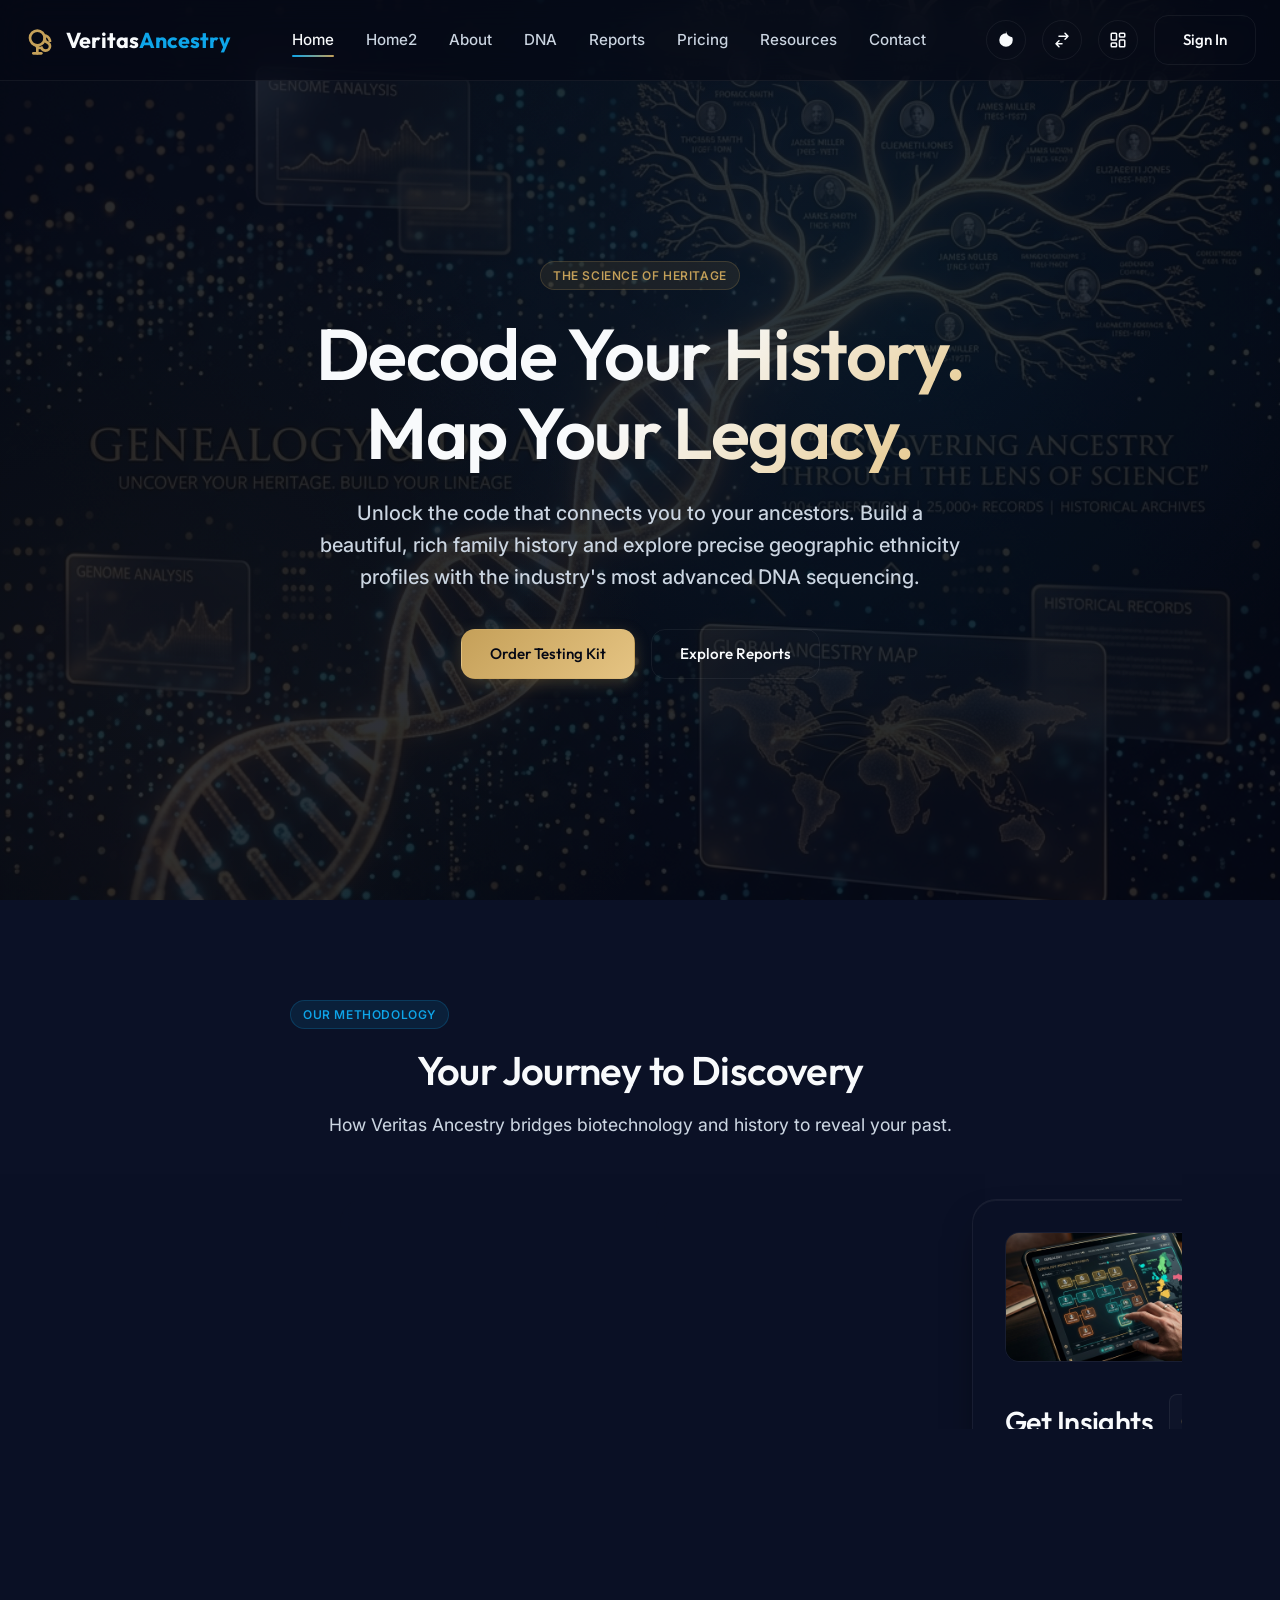
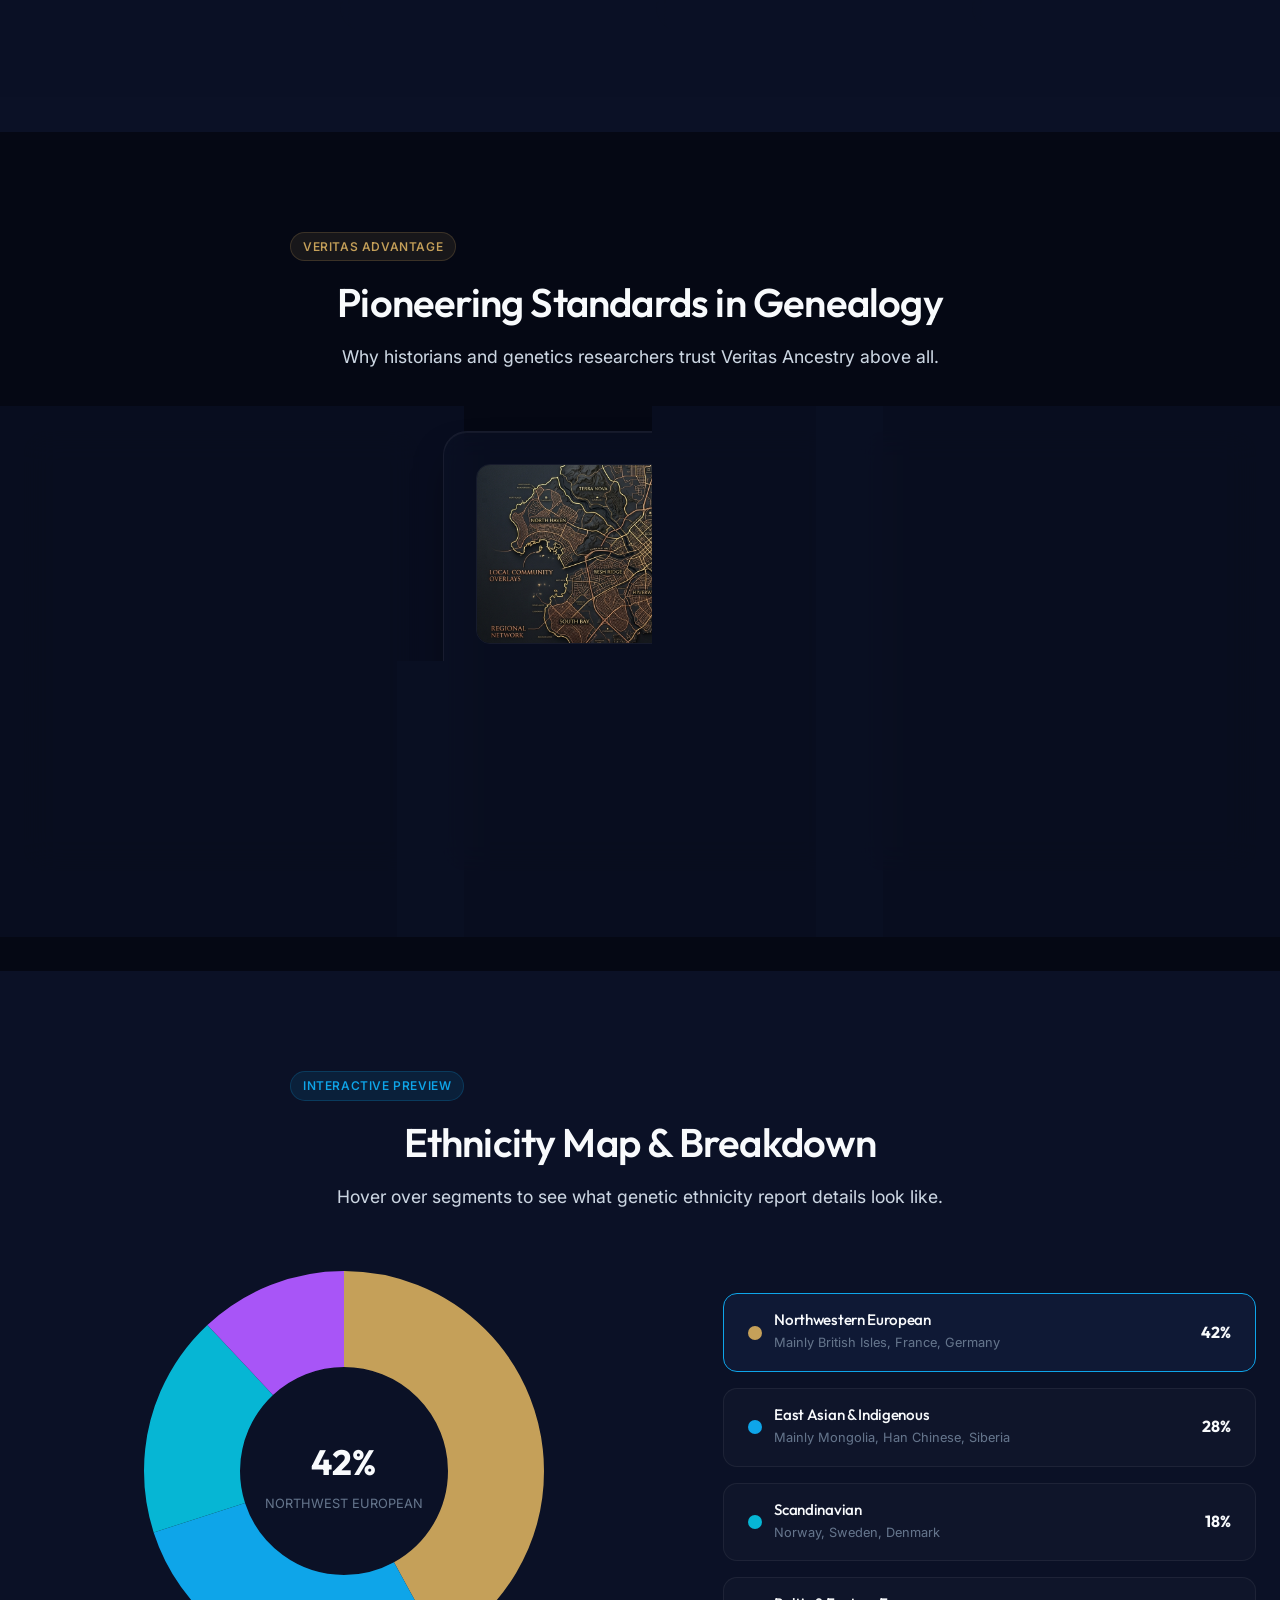
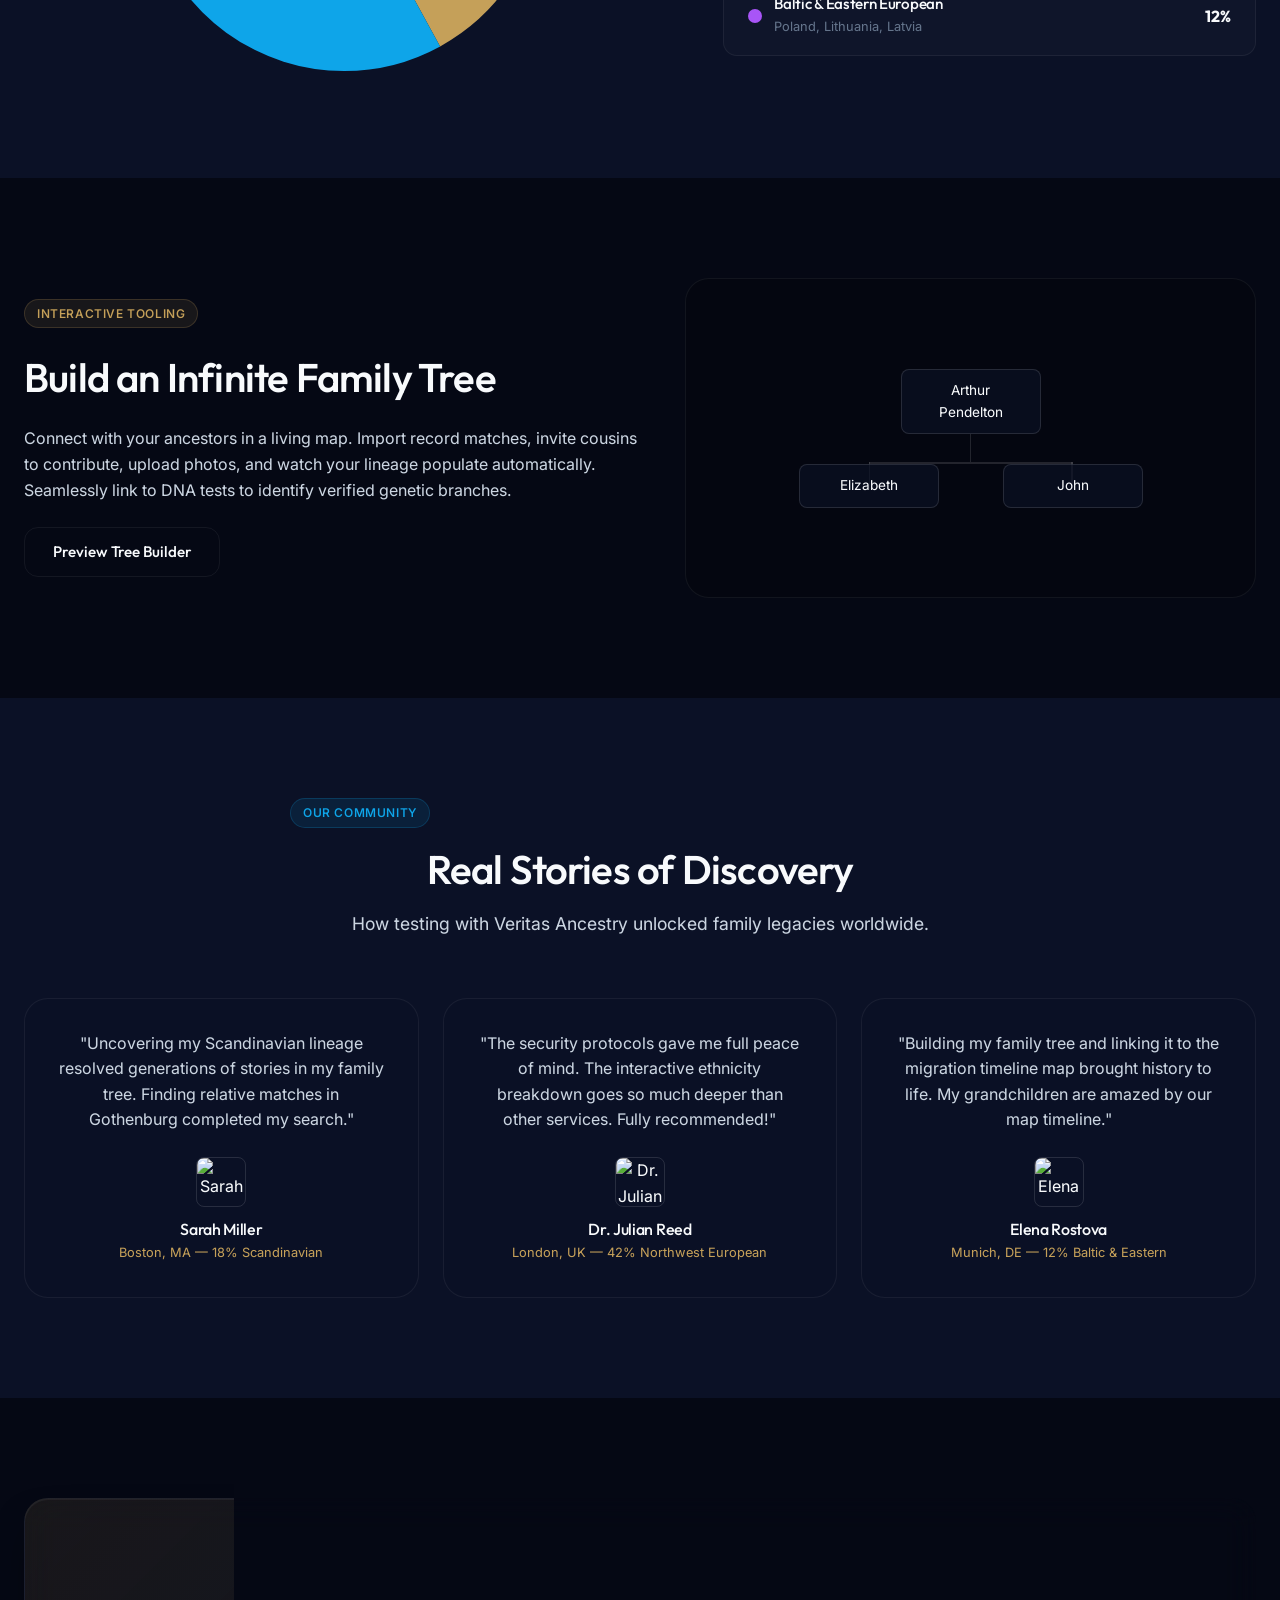
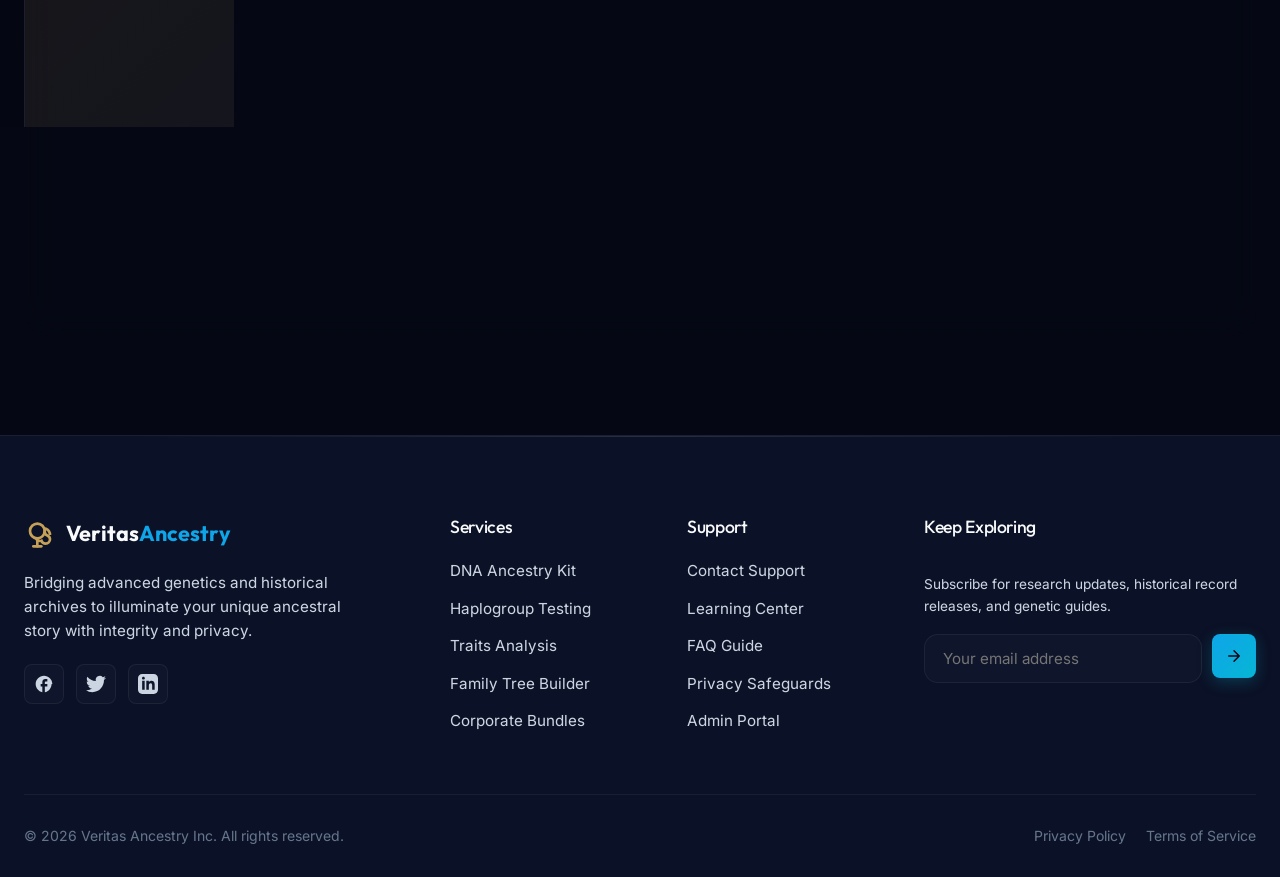
==== index.html @ cea929be "Initial commit of customized and refined Veritas Ancestry codebase" ====
<!DOCTYPE html>
<html lang="en">

<head>
  <meta charset="UTF-8">
  <meta name="viewport" content="width=device-width, initial-scale=1.0">
  <meta name="description"
    content="Veritas Ancestry - Premium Genealogy DNA Testing & Family History Service. Discover your ethnic origins, trace maternal & paternal lineages, and build your interactive family tree.">
  <title>Veritas Ancestry | Premium DNA Testing & Family History Service</title>

  <!-- Favicon -->
  <link rel="icon" type="image/svg+xml" href="favicon.svg">

  <!-- Stylesheets -->
  <link rel="stylesheet" href="css/variables.css">
  <link rel="stylesheet" href="css/common.css">

  <!-- Custom Public Website Styles -->
  <style>
    /* Public-specific layouts */
    .hero-section {
      min-height: 100vh;
      display: flex;
      align-items: center;
      padding-top: 120px;
      padding-bottom: 80px;
      background: radial-gradient(circle at 70% 30%, rgba(14, 165, 233, 0.08), transparent 50%),
        radial-gradient(circle at 10% 80%, rgba(197, 160, 89, 0.05), transparent 40%),
        var(--bg-darkest);
      position: relative;
      overflow: hidden;
    }

    .hero-section::before {
      content: '';
      position: absolute;
      top: 0;
      left: 0;
      width: 100%;
      height: 100%;
      background-image: var(--hero-bg, url('assets/dna_hero_bg.png'));
      background-size: cover;
      background-position: center;
      opacity: 0.15;
      pointer-events: none;
      z-index: 1;
    }

    .hero-content {
      max-width: 650px;
      display: flex;
      flex-direction: column;
      gap: 24px;
      z-index: 10;
    }

    .hero-title {
      font-size: clamp(2.8rem, 6vw, 4.5rem);
      line-height: 1.1;
      background: linear-gradient(135deg, var(--text-primary) 50%, var(--accent-gold-light));
      -webkit-background-clip: text;
      -webkit-text-fill-color: transparent;
    }

    .hero-buttons {
      display: flex;
      gap: 16px;
      margin-top: 12px;
    }

    @media (max-width: 576px) {
      .hero-buttons {
        flex-direction: column;
      }
    }

    /* Section Headers */
    .section-header {
      text-align: center;
      max-width: 700px;
      margin: 0 auto 60px;
      display: flex;
      flex-direction: column;
      gap: 16px;
    }

    .section-title {
      background: linear-gradient(135deg, var(--text-primary), var(--accent-gold));
      -webkit-background-clip: text;
      -webkit-text-fill-color: transparent;
    }

    .section-subtitle {
      color: var(--text-secondary);
      font-size: 1.1rem;
    }

    /* DNA Journey timeline */
    .journey-grid {
      display: grid;
      grid-template-columns: repeat(4, 1fr);
      gap: 32px;
      position: relative;
    }

    .journey-step {
      display: flex;
      flex-direction: column;
      gap: 16px;
      position: relative;
      z-index: 2;
    }

    .journey-num {
      width: 54px;
      height: 54px;
      border-radius: var(--radius-sm);
      background: rgba(255, 255, 255, 0.02);
      border: 1px solid var(--border-glass);
      color: var(--accent-gold);
      font-family: var(--font-heading);
      font-size: 1.25rem;
      font-weight: 700;
      display: flex;
      align-items: center;
      justify-content: center;
      transition: var(--transition-smooth);
    }

    .journey-step:hover .journey-num {
      background: var(--accent-gold);
      color: var(--bg-darkest);
      box-shadow: var(--shadow-glow-gold);
      transform: translateY(-2px);
    }

    @media (max-width: 1024px) {
      .journey-grid {
        grid-template-columns: repeat(2, 1fr);
      }
    }

    @media (max-width: 576px) {
      .journey-grid {
        grid-template-columns: 1fr;
      }
    }

    /* Interactive Ethnicity Chart Preview */
    .report-preview-container {
      display: grid;
      grid-template-columns: 1.2fr 1fr;
      gap: 60px;
      align-items: center;
    }

    .ethnicity-chart-wrap {
      position: relative;
      width: 100%;
      max-width: 400px;
      margin: 0 auto;
    }

    .chart-donut {
      width: 100%;
      height: auto;
      transform: rotate(-90deg);
    }

    .chart-segment {
      fill: none;
      stroke-width: 24;
      cursor: pointer;
      transition: var(--transition-smooth);
    }

    .chart-segment:hover {
      stroke-width: 28;
      filter: drop-shadow(0 0 8px currentColor);
    }

    .ethnicity-legend {
      display: flex;
      flex-direction: column;
      gap: 16px;
    }

    .legend-item {
      display: flex;
      align-items: center;
      justify-content: space-between;
      padding: 16px 24px;
      background: rgba(255, 255, 255, 0.02);
      border: 1px solid var(--border-glass);
      border-radius: var(--radius-md);
      cursor: pointer;
      transition: var(--transition-fast);
    }

    .legend-item:hover,
    .legend-item.active {
      background: var(--bg-card-hover);
      border-color: var(--accent-teal);
    }

    .legend-left {
      display: flex;
      align-items: center;
      gap: 12px;
    }

    .legend-color {
      width: 14px;
      height: 14px;
      border-radius: var(--radius-sm);
    }

    .legend-pct {
      font-family: var(--font-heading);
      font-weight: 700;
      color: var(--text-primary);
    }

    @media (max-width: 900px) {
      .report-preview-container {
        grid-template-columns: 1fr;
        gap: 40px;
      }
    }

    /* Testimonials Carousel */
    .testimonials-grid {
      display: grid;
      grid-template-columns: repeat(3, 1fr);
      gap: 24px;
    }

    .testimonial-card {
      background: var(--bg-card);
      border: 1px solid var(--border-glass);
      border-radius: var(--radius-lg);
      padding: 32px;
      display: flex;
      flex-direction: column;
      align-items: center;
      text-align: center;
      justify-content: space-between;
      gap: 24px;
    }

    .testimonial-user {
      display: flex;
      flex-direction: column;
      align-items: center;
      gap: 12px;
    }

    .testimonial-avatar {
      width: 50px;
      height: 50px;
      border-radius: var(--radius-sm);
      object-fit: cover;
      border: 1px solid var(--border-glass-hover);
    }

    .testimonial-name {
      font-family: var(--font-heading);
      font-weight: var(--weight-h4-h6);
      font-size: 1rem;
    }

    .testimonial-meta {
      font-size: 0.8rem;
      color: var(--accent-gold);
    }

    @media (max-width: 900px) {
      .testimonials-grid {
        grid-template-columns: 1fr;
      }
    }

    /* Pricing kit cards and comparison tables */
    .kit-comparison-table {
      width: 100%;
      border-collapse: collapse;
      margin-top: 40px;
      font-size: 0.95rem;
    }

    .kit-comparison-table th,
    .kit-comparison-table td {
      padding: 16px 24px;
      text-align: left;
      border-bottom: 1px solid var(--border-glass);
    }

    .kit-comparison-table th {
      font-family: var(--font-heading);
      font-weight: var(--weight-lead);
      color: var(--text-primary);
      background: rgba(255, 255, 255, 0.02);
    }

    .kit-comparison-table tr:hover td {
      background: rgba(255, 255, 255, 0.01);
    }

    /* SVG Map styling */
    .svg-map {
      width: 100%;
      height: auto;
      max-height: 400px;
      border: 1px solid var(--border-glass);
      border-radius: var(--radius-lg);
      background: var(--bg-card);
      padding: 24px;
    }

    .map-pin {
      fill: var(--accent-gold);
      stroke: var(--bg-darkest);
      stroke-width: 2;
      cursor: pointer;
      transition: var(--transition-fast);
    }

    .map-pin:hover {
      fill: var(--accent-teal);
      filter: drop-shadow(0 0 6px var(--accent-teal));
    }

    .map-connection {
      stroke: var(--accent-teal);
      stroke-width: 1.5;
      stroke-dasharray: 6 4;
      opacity: 0.4;
    }

    /* Resources filter buttons */
    .filter-bar {
      display: flex;
      justify-content: center;
      gap: 12px;
      flex-wrap: wrap;
      margin-bottom: 40px;
    }

    .filter-btn {
      background: rgba(255, 255, 255, 0.02);
      border: 1px solid var(--border-glass);
      padding: 8px 20px;
      border-radius: var(--radius-full);
      color: var(--text-secondary);
      cursor: pointer;
      font-size: 0.9rem;
      transition: var(--transition-fast);
    }

    .filter-btn:hover,
    .filter-btn.active {
      background: var(--bg-card-hover);
      border-color: var(--accent-teal);
      color: var(--text-primary);
    }

    /* FAQ accordion styling */
    .faq-accordion {
      max-width: 800px;
      margin: 0 auto;
      display: flex;
      flex-direction: column;
      gap: 16px;
    }

    .faq-item {
      background: var(--bg-card);
      border: 1px solid var(--border-glass);
      border-radius: var(--radius-md);
      overflow: hidden;
      transition: var(--transition-fast);
    }

    .faq-question {
      padding: 20px 28px;
      display: flex;
      justify-content: space-between;
      align-items: center;
      cursor: pointer;
      font-family: var(--font-heading);
      font-weight: var(--weight-lead);
      color: var(--text-primary);
    }

    .faq-answer {
      max-height: 0;
      overflow: hidden;
      padding: 0 28px;
      color: var(--text-secondary);
      transition: max-height 0.3s cubic-bezier(0, 1, 0, 1), padding 0.3s ease;
    }

    .faq-item.active .faq-answer {
      max-height: 1000px;
      padding-bottom: 24px;
      transition: max-height 0.5s ease-in, padding 0.3s ease;
    }

    .faq-icon {
      transition: var(--transition-fast);
    }

    .faq-item.active .faq-icon {
      transform: rotate(180deg);
      color: var(--accent-gold);
    }

    /* Auth pages specific styling */
    .auth-container {
      min-height: 100vh;
      display: flex;
      align-items: center;
      justify-content: center;
      padding: 120px 24px 80px;
      position: relative;
    }

    .auth-card {
      width: 100%;
      max-width: 480px;
    }

    .auth-header {
      text-align: center;
      margin-bottom: 32px;
    }

    .auth-social {
      display: grid;
      grid-template-columns: repeat(2, 1fr);
      gap: 12px;
      margin-bottom: 24px;
    }

    .divider {
      display: flex;
      align-items: center;
      text-align: center;
      color: var(--text-muted);
      margin: 24px 0;
      font-size: 0.85rem;
    }

    .divider::before,
    .divider::after {
      content: '';
      flex: 1;
      border-bottom: 1px solid var(--border-glass);
    }

    .divider:not(:empty)::before {
      margin-right: .5em;
    }

    .divider:not(:empty)::after {
      margin-left: .5em;
    }

    /* Interactive Lineage Tree Demo */
    .interactive-tree-demo {
      display: flex;
      flex-direction: column;
      align-items: center;
      justify-content: center;
      padding: 24px;
      background: rgba(0, 0, 0, 0.2);
      border-radius: var(--radius-lg);
      border: 1px solid var(--border-glass);
      min-height: 320px;
      position: relative;
    }

    .tree-node-demo {
      background: var(--bg-card);
      border: 1px solid var(--border-glass-hover);
      border-radius: var(--radius-sm);
      padding: 10px 16px;
      text-align: center;
      width: 140px;
      font-size: 0.85rem;
      cursor: pointer;
      transition: var(--transition-fast);
      position: relative;
      z-index: 10;
    }

    .interactive-tree-demo:hover .tree-connector-vertical,
    .interactive-tree-demo:hover .tree-connector-horizontal,
    .interactive-tree-demo:hover .tree-connector-branch {
      background: var(--accent-gold) !important;
    }

    .tree-node-demo:hover {
      border-color: var(--accent-gold);
      transform: translateY(-2px);
      box-shadow: var(--shadow-glow-gold);
    }

    .tree-line-svg {
      position: absolute;
      top: 0;
      left: 0;
      width: 100%;
      height: 100%;
      pointer-events: none;
    }

    .tree-line-path {
      stroke: var(--border-glass-hover);
      stroke-width: 1.5;
      fill: none;
      transition: var(--transition-fast);
    }

    .tree-node-demo:hover+.tree-line-svg .tree-line-path {
      stroke: var(--accent-gold);
    }

    /* Cards header images */
    .card-img {
      width: 100%;
      height: 180px;
      object-fit: cover;
      border-radius: var(--radius-md);
      margin-bottom: 20px;
      border: 1px solid var(--border-glass);
      transition: var(--transition-smooth);
    }

    .card:hover .card-img {
      border-color: var(--border-glass-hover);
      transform: scale(1.02);
    }

    .journey-img {
      width: 100%;
      height: 130px;
      object-fit: cover;
      border-radius: var(--radius-md);
      margin-bottom: 16px;
      border: 1px solid var(--border-glass);
      transition: var(--transition-smooth);
    }

    .journey-step:hover .journey-img {
      border-color: var(--border-glass-hover);
      transform: scale(1.02);
    }
  </style>
</head>

<body>

  <!-- Floating Header -->
  <header class="header" id="main-header">
    <div class="container nav-container">
      <!-- Logo -->
      <a href="#/" class="logo">
        <svg class="logo-symbol" viewBox="0 0 24 24" fill="none" stroke="currentColor" stroke-width="2">
          <path
            d="M4.5 10.5C4.5 7.46243 6.96243 5 10 5C13.0376 5 15.5 7.46243 15.5 10.5C15.5 12.3551 14.5824 14.0042 13.1818 15.0064C12.2858 15.6475 11.2057 16 10 16C6.96243 16 4.5 13.5376 4.5 10.5Z" />
          <path
            d="M19.5 13.5C19.5 11.3934 18.2325 9.58242 16.4252 8.79093C15.8646 9.30939 15.5 10.0381 15.5 10.8462C15.5 12.3001 16.4172 13.5413 17.7029 14.0322C18.7758 14.4428 19.5 15.4851 19.5 16.7143C19.5 18.529 18.029 20 16.2143 20C14.7896 20 13.5758 19.0945 13.1311 17.8227C12.7876 17.9372 12.4173 18 12.0303 18C10.7483 18 9.61057 17.3197 8.98379 16.3056" />
          <path d="M10 16V22" stroke-linecap="round" />
          <path d="M7 22H13" stroke-linecap="round" />
        </svg>
        <span>Veritas<span class="logo-text-accent">Ancestry</span></span>
      </a>

      <!-- Desktop Menu -->
      <nav>
        <ul class="nav-menu">
          <li><a href="#/" class="nav-link active" data-route="/">Home </a></li>
          <li><a href="#/home2" class="nav-link" data-route="/home2">Home2</a></li>
          <li><a href="#/about" class="nav-link" data-route="/about">About </a></li>
          <li><a href="#/dna-testing" class="nav-link" data-route="/dna-testing">DNA</a></li>
          <li><a href="#/family-reports" class="nav-link" data-route="/family-reports">Reports</a></li>
          <li><a href="#/pricing" class="nav-link" data-route="/pricing">Pricing</a></li>
          <li><a href="#/resources" class="nav-link" data-route="/resources">Resources</a></li>
          <li><a href="#/contact" class="nav-link" data-route="/contact">Contact</a></li>
        </ul>
      </nav>

      <!-- Desktop CTA & Toggles -->
      <div class="nav-actions">
        <!-- Theme Toggle -->
        <button class="btn btn-outline btn-icon" id="theme-toggle-btn" aria-label="Toggle Theme Mode"
          style="border-radius: var(--radius-full); width: 40px; height: 40px;">
          <svg class="icon-theme" width="18" height="18" fill="currentColor" viewBox="0 0 24 24">
            <path d="M12 3a9 9 0 109 9 9.75 9.75 0 00-.74-3.75 9 9 0 01-8.26-8.26A9.75 9.75 0 0012 3z" />
          </svg>
        </button>
        <!-- RTL Toggle -->
        <button class="btn btn-outline btn-icon" id="rtl-toggle-btn" aria-label="Toggle RTL Mode"
          style="border-radius: var(--radius-full); width: 40px; height: 40px;">
          <svg width="18" height="18" fill="none" stroke="currentColor" stroke-width="2" viewBox="0 0 24 24">
            <path stroke-linecap="round" stroke-linejoin="round"
              d="M8 7h12m0 0l-4-4m4 4l-4 4m-4 6H4m0 0l4 4m-4-4l4-4" />
          </svg>
        </button>
        <!-- Dashboard Shortcut -->
        <a href="dashboard.html#/overview" class="btn btn-outline btn-icon" aria-label="Open Dashboard"
          style="border-radius: var(--radius-full); width: 40px; height: 40px;" title="Customer Dashboard">
          <svg width="18" height="18" fill="none" stroke="currentColor" stroke-width="2" viewBox="0 0 24 24">
            <rect x="3" y="3" width="7" height="9" rx="1" />
            <rect x="14" y="3" width="7" height="5" rx="1" />
            <rect x="14" y="12" width="7" height="9" rx="1" />
            <rect x="3" y="16" width="7" height="5" rx="1" />
          </svg>
        </a>
        <a href="#/login" class="btn btn-outline">Sign In</a>

        <!-- Hamburger Button -->
        <button class="hamburger" id="menu-toggle" aria-label="Toggle navigation menu">
          <span></span>
          <span></span>
          <span></span>
        </button>
      </div>
    </div>
  </header>

  <!-- Mobile Drawer Menu -->
  <div class="mobile-drawer" id="mobile-menu">
    <ul class="mobile-nav-list">
      <li><a href="#/" class="mobile-nav-link active" data-route="/">Home </a></li>
      <li><a href="#/home2" class="mobile-nav-link" data-route="/home2">Home2</a></li>
      <li><a href="#/about" class="mobile-nav-link" data-route="/about">About</a></li>
      <li><a href="#/dna-testing" class="mobile-nav-link" data-route="/dna-testing">DNA</a></li>
      <li><a href="#/family-reports" class="mobile-nav-link" data-route="/family-reports">Reports</a></li>
      <li><a href="#/pricing" class="mobile-nav-link" data-route="/pricing">Pricing</a></li>
      <li><a href="#/resources" class="mobile-nav-link" data-route="/resources">Resources</a></li>
      <li><a href="#/contact" class="mobile-nav-link" data-route="/contact">Contact</a></li>
    </ul>
    <div class="mobile-actions">
      <div style="display:flex; gap:12px; margin-bottom:16px;">
        <button class="btn btn-outline btn-icon" id="theme-toggle-btn-mobile"
          style="flex:1; height:44px; border-radius:var(--radius-md);" aria-label="Theme Toggle">
          Theme Switch
        </button>
        <button class="btn btn-outline btn-icon" id="rtl-toggle-btn-mobile"
          style="flex:1; height:44px; border-radius:var(--radius-md);" aria-label="RTL Toggle">
          RTL Switch
        </button>
      </div>
      <a href="dashboard.html#/overview" class="btn btn-gold"
        style="width: 100%; margin-bottom: 12px; display: flex; align-items: center; justify-content: center; gap: 8px;">
        <svg width="16" height="16" fill="none" stroke="currentColor" stroke-width="2" viewBox="0 0 24 24">
          <rect x="3" y="3" width="7" height="9" rx="1" />
          <rect x="14" y="3" width="7" height="5" rx="1" />
          <rect x="14" y="12" width="7" height="9" rx="1" />
          <rect x="3" y="16" width="7" height="5" rx="1" />
        </svg>
        Customer Dashboard
      </a>
      <a href="#/login" class="btn btn-outline" style="width: 100%;">Sign In</a>

    </div>
  </div>

  <!-- Dynamic Content Area -->
  <main id="app-view" class="view-transition"></main>

  <!-- Global Footer -->
  <footer class="footer">
    <div class="container">
      <div class="footer-grid">
        <div class="footer-brand">
          <a href="#/" class="logo">
            <svg class="logo-symbol" viewBox="0 0 24 24" fill="none" stroke="currentColor" stroke-width="2">
              <path
                d="M4.5 10.5C4.5 7.46243 6.96243 5 10 5C13.0376 5 15.5 7.46243 15.5 10.5C15.5 12.3551 14.5824 14.0042 13.1818 15.0064C12.2858 15.6475 11.2057 16 10 16C6.96243 16 4.5 13.5376 4.5 10.5Z" />
              <path
                d="M19.5 13.5C19.5 11.3934 18.2325 9.58242 16.4252 8.79093C15.8646 9.30939 15.5 10.0381 15.5 10.8462C15.5 12.3001 16.4172 13.5413 17.7029 14.0322C18.7758 14.4428 19.5 15.4851 19.5 16.7143C19.5 18.529 18.029 20 16.2143 20C14.7896 20 13.5758 19.0945 13.1311 17.8227C12.7876 17.9372 12.4173 18 12.0303 18C10.7483 18 9.61057 17.3197 8.98379 16.3056" />
              <path d="M10 16V22" stroke-linecap="round" />
              <path d="M7 22H13" stroke-linecap="round" />
            </svg>
            <span>Veritas<span class="logo-text-accent">Ancestry</span></span>
          </a>
          <p class="footer-description">Bridging advanced genetics and historical archives to illuminate your unique
            ancestral story with integrity and privacy.</p>
          <div class="footer-socials">
            <a href="#" class="social-icon" aria-label="Facebook">
              <svg width="20" height="20" fill="currentColor" viewBox="0 0 24 24">
                <path
                  d="M22 12c0-5.52-4.48-10-10-10S2 6.48 2 12c0 4.84 3.44 8.87 8 9.8V15H8v-3h2V9.5C10 7.57 11.57 6 13.5 6H16v3h-2c-.55 0-1 .45-1 1v2h3v3h-3v6.95c4.56-.93 8-4.96 8-9.75z" />
              </svg>
            </a>
            <a href="#" class="social-icon" aria-label="Twitter">
              <svg width="20" height="20" fill="currentColor" viewBox="0 0 24 24">
                <path
                  d="M23.953 4.57a10 10 0 01-2.825.775 4.958 4.958 0 002.163-2.723c-.951.555-2.005.959-3.127 1.184a4.92 4.92 0 00-8.384 4.482C7.69 8.095 4.067 6.13 1.64 3.162a4.822 4.822 0 00-.666 2.475c0 1.71.87 3.213 2.188 4.096a4.904 4.904 0 01-2.228-.616v.06a4.923 4.923 0 003.946 4.827 4.996 4.996 0 01-2.212.085 4.936 4.936 0 004.604 3.417 9.867 9.867 0 01-6.102 2.105c-.39 0-.779-.023-1.17-.067a13.995 13.995 0 007.557 2.209c9.053 0 13.998-7.496 13.998-13.985 0-.21 0-.42-.015-.63A9.935 9.935 0 0024 4.59z" />
              </svg>
            </a>
            <a href="#" class="social-icon" aria-label="LinkedIn">
              <svg width="20" height="20" fill="currentColor" viewBox="0 0 24 24">
                <path
                  d="M19 0h-14c-2.761 0-5 2.239-5 5v14c0 2.761 2.239 5 5 5h14c2.762 0 5-2.239 5-5v-14c0-2.761-2.238-5-5-5zm-11 19h-3v-11h3v11zm-1.5-12.268c-.966 0-1.75-.779-1.75-1.75s.784-1.75 1.75-1.75 1.75.779 1.75 1.75-.784 1.75-1.75 1.75zm13.5 12.268h-3v-5.604c0-3.368-4-3.113-4 0v5.604h-3v-11h3v1.765c1.396-2.586 7-2.777 7 2.476v6.759z" />
              </svg>
            </a>
          </div>
        </div>

        <div class="footer-links-col">
          <h4 class="footer-heading">Services</h4>
          <ul class="footer-links">
            <li><a href="#/dna-testing" class="footer-link">DNA Ancestry Kit</a></li>
            <li><a href="#/dna-testing" class="footer-link">Haplogroup Testing</a></li>
            <li><a href="#/dna-testing" class="footer-link">Traits Analysis</a></li>
            <li><a href="#/family-reports" class="footer-link">Family Tree Builder</a></li>
            <li><a href="#/pricing" class="footer-link">Corporate Bundles</a></li>
          </ul>
        </div>

        <div class="footer-links-col">
          <h4 class="footer-heading">Support</h4>
          <ul class="footer-links">
            <li><a href="#/contact" class="footer-link">Contact Support</a></li>
            <li><a href="#/resources" class="footer-link">Learning Center</a></li>
            <li><a href="#/about" class="footer-link">FAQ Guide</a></li>
            <li><a href="#/about" class="footer-link">Privacy Safeguards</a></li>
            <li><a href="admin.html" class="footer-link">Admin Portal</a></li>
          </ul>
        </div>

        <div class="footer-newsletter">
          <h4 class="footer-heading">Keep Exploring</h4>
          <p class="footer-description" style="font-size: 0.85rem;">Subscribe for research updates, historical record
            releases, and genetic guides.</p>
          <form class="newsletter-form" id="newsletter-form"
            onsubmit="event.preventDefault(); alert('Thank you for subscribing!'); this.reset();">
            <input type="email" class="form-control" placeholder="Your email address" required
              aria-label="Email Address">
            <button type="submit" class="btn btn-primary btn-icon" aria-label="Subscribe">
              <svg width="18" height="18" fill="none" stroke="currentColor" stroke-width="2" viewBox="0 0 24 24">
                <path d="M5 12h14M12 5l7 7-7 7" stroke-linecap="round" stroke-linejoin="round" />
              </svg>
            </button>
          </form>
        </div>
      </div>

      <div class="flex-between footer-bottom">
        <span>&copy; 2026 Veritas Ancestry Inc. All rights reserved.</span>
        <div style="display:flex; gap:20px;">
          <a href="#" style="color:var(--text-muted);">Privacy Policy</a>
          <a href="#" style="color:var(--text-muted);">Terms of Service</a>
        </div>
      </div>
    </div>
  </footer>

  <!-- ==============================================
       PAGE TEMPLATES (SPA ROUTING)
       ============================================== -->

  <!-- 1. HOME VIEW -->
  <template id="page-home">
    <div class="view-container">
      <!-- Premium Hero Section -->
      <section class="hero-section" style="--hero-bg: url('assets/dna_hero_bg.png'); display:flex; align-items:center; justify-content:center;">
        <div class="container" style="display:flex; justify-content:center; text-align:center;">
          <div class="hero-content animate-slide-up" style="margin: 0 auto; text-align: center; align-items: center; justify-content: center;">
            <div class="badge badge-gold">The Science of Heritage</div>
            <h1 class="hero-title" style="text-align:center;">Decode Your History. Map Your Legacy.</h1>
            <p class="lead" style="text-align:center; margin: 0 auto;">Unlock the code that connects you to your ancestors. Build a beautiful, rich family history and explore precise geographic ethnicity profiles with the industry's most advanced DNA sequencing.</p>
            <div class="hero-buttons" style="justify-content: center; width: 100%;">
              <a href="#/pricing" class="btn btn-gold">Order Testing Kit</a>
              <a href="#/family-reports" class="btn btn-outline">Explore Reports</a>
            </div>
          </div>
        </div>
      </section>

      <!-- DNA Journey Overview -->
      <section class="section" style="background: var(--bg-darker);">
        <div class="container">
          <div class="section-header">
            <div class="badge badge-teal">Our Methodology</div>
            <h2>Your Journey to Discovery</h2>
            <p class="section-subtitle">How Veritas Ancestry bridges biotechnology and history to reveal your past.</p>
          </div>

          <div class="journey-grid">
            <div class="journey-step card card-teal">
              <img src="assets/journey_order.png" class="journey-img" alt="Order DNA Kit Online">
              <div style="display:flex; justify-content:space-between; align-items:center; margin-bottom:12px;">
                <h3>Online</h3>
                <div class="journey-num" style="position:static; font-size:1.5rem; line-height:1;">01</div>
              </div>
              <p>Select your kit. We ship a premium, touchless saliva collection kit straight to your doorstep.</p>
            </div>
            <div class="journey-step card card-teal">
              <img src="assets/journey_return.png" class="journey-img" alt="Return Saliva Sample">
              <div style="display:flex; justify-content:space-between; align-items:center; margin-bottom:12px;">
                <h3>Return</h3>
                <div class="journey-num" style="position:static; font-size:1.5rem; line-height:1;">02</div>
              </div>
              <p>Register your kit online for full security, mail your sample using pre-paid express shipping.</p>
            </div>
            <div class="journey-step card card-teal">
              <img src="assets/journey_lab.png" class="journey-img" alt="DNA Lab Microarray Analysis">
              <div style="display:flex; justify-content:space-between; align-items:center; margin-bottom:12px;">
                <h3>Lab Analysis</h3>
                <div class="journey-num" style="position:static; font-size:1.5rem; line-height:1;">03</div>
              </div>
              <p>Our CLIA-certified labs extract DNA, reading 700,000+ genetic markers using modern microarrays.</p>
            </div>
            <div class="journey-step card card-teal">
              <img src="assets/journey_insights.png" class="journey-img" alt="Get Genetic Insights & Ancestry Reports">
              <div style="display:flex; justify-content:space-between; align-items:center; margin-bottom:12px;">
                <h3>Get Insights</h3>
                <div class="journey-num" style="position:static; font-size:1.5rem; line-height:1;">04</div>
              </div>
              <p>Access your interactive dashboards, ancestry maps, relative matches, and download detailed reports.</p>
            </div>
          </div>
        </div>
      </section>

      <!-- Why Choose Us -->
      <section class="section">
        <div class="container">
          <div class="section-header">
            <div class="badge badge-gold">Veritas Advantage</div>
            <h2>Pioneering Standards in Genealogy</h2>
            <p class="section-subtitle">Why historians and genetics researchers trust Veritas Ancestry above all.</p>
          </div>

          <div class="grid grid-3">
            <div class="card card-gold">
              <img src="assets/why_privacy.png" class="card-img" alt="Bank-Grade Privacy Security Shield">
              <div style="display:flex; justify-content:space-between; align-items:center; margin-bottom:16px;">
                <h3>Bank-Grade Privacy</h3>
                <span style="color:var(--accent-gold);">
                  <svg width="24" height="24" fill="none" stroke="currentColor" stroke-width="1.5" viewBox="0 0 24 24">
                    <path
                      d="M9 12.75L11.25 15 15 9.75m-3-7.036A11.959 11.959 0 013.598 6 11.99 11.99 0 003 9.749c0 5.592 3.824 10.29 9 11.623 5.176-1.33 9-6.03 9-11.622 0-1.31-.21-2.571-.598-3.751h-.152c-3.196 0-6.1-1.248-8.25-3.285z"
                      stroke-linecap="round" stroke-linejoin="round" />
                  </svg>
                </span>
              </div>
              <p>Your genetic sequence is encrypted and stored anonymously. We never rent, share, or sell your DNA data
                without your active consent.</p>
            </div>
            <div class="card card-gold">
              <img src="assets/why_regions.png" class="card-img" alt="Deep Sub-Regional Details Map">
              <div style="display:flex; justify-content:space-between; align-items:center; margin-bottom:16px;">
                <h3>Deep Sub-Regions</h3>
                <span style="color:var(--accent-gold);">
                  <svg width="24" height="24" fill="none" stroke="currentColor" stroke-width="1.5" viewBox="0 0 24 24">
                    <path
                      d="M12 21a9.004 9.004 0 008.716-6.747M12 21a9.004 9.004 0 01-8.716-6.747M12 21c2.485 0 4.5-4.03 4.5-9S14.485 3 12 3m0 18c-2.485 0-4.5-4.03-4.5-9S9.515 3 12 3m0 0a8.997 8.997 0 017.843 4.582M12 3a8.997 8.997 0 00-7.843 4.582m15.686 0A11.953 11.953 0 0112 10.5c-2.998 0-5.74-1.1-7.843-2.918m15.686 0A8.959 8.959 0 0121 12c0 .778-.099 1.533-.284 2.253m0 0A17.919 17.919 0 0112 16.5c-3.162 0-6.133-.815-8.716-2.247m0 0A9.015 9.015 0 013 12c0-.778.099-1.533.284-2.253"
                      stroke-linecap="round" stroke-linejoin="round" />
                  </svg>
                </span>
              </div>
              <p>Go beyond country boundaries. Explore your roots down to precise communities and historical
                micro-regions across 2,400 global locations.</p>
            </div>
            <div class="card card-gold">
              <img src="assets/why_network.png" class="card-img" alt="Vast Relative Match Network">
              <div style="display:flex; justify-content:space-between; align-items:center; margin-bottom:16px;">
                <h3>Relative Network</h3>
                <span style="color:var(--accent-gold);">
                  <svg width="24" height="24" fill="none" stroke="currentColor" stroke-width="1.5" viewBox="0 0 24 24">
                    <path
                      d="M18 18.72a9.094 9.094 0 003.741-.479 3 3 0 00-4.682-2.72m.94 3.198l.001.031c0 .225-.012.447-.037.666A11.944 11.944 0 0112 21c-2.17 0-4.207-.576-5.963-1.584A6.062 6.062 0 016 18.719m12 0a5.971 5.971 0 00-.941-3.197m0 0A5.995 5.995 0 0012 12.75a5.995 5.995 0 00-5.058 2.772m0 0a3 3 0 00-4.681 2.72 8.986 8.986 0 003.74.477m.94-3.197a5.971 5.971 0 00-.94 3.197M15 6.75a3 3 0 11-6 0 3 3 0 016 0zm6 3a2.25 2.25 0 11-4.5 0 2.25 2.25 0 014.5 0zm-13.5 0a2.25 2.25 0 11-4.5 0 2.25 2.25 0 014.5 0z"
                      stroke-linecap="round" stroke-linejoin="round" />
                  </svg>
                </span>
              </div>
              <p>Instantly match with distant cousins and ancestors roots down to precise in our secure registry
                containing over 4.5 million
                active DNA profiles.</p>
            </div>
          </div>
        </div>
      </section>

      <!-- Sample Ethnicity Report Preview -->
      <section class="section" style="background: var(--bg-darker);">
        <div class="container">
          <div class="section-header">
            <div class="badge badge-teal">Interactive Preview</div>
            <h2>Ethnicity Map & Breakdown</h2>
            <p class="section-subtitle">Hover over segments to see what genetic ethnicity report details look like.</p>
          </div>

          <div class="report-preview-container">
            <!-- Dynamic SVG Donut Chart -->
            <div class="ethnicity-chart-wrap">
              <svg viewBox="0 0 100 100" class="chart-donut" id="preview-donut-chart">
                <circle cx="50" cy="50" r="38" fill="none" stroke="rgba(255,255,255,0.02)" stroke-width="24" />

                <!-- Northwestern European (42%): Circumference = 2 * PI * r = 238.76. Stroke-dasharray = 100.28, 238.76 -->
                <circle class="chart-segment" cx="50" cy="50" r="38" stroke="var(--accent-gold)"
                  stroke-dasharray="100.28 238.76" stroke-dashoffset="0" data-region="nwe"
                  style="color: var(--accent-gold);" />

                <!-- East Asian & Native American (28%): Stroke-dasharray = 66.85, 238.76. Offset = -100.28 -->
                <circle class="chart-segment" cx="50" cy="50" r="38" stroke="var(--accent-teal)"
                  stroke-dasharray="66.85 238.76" stroke-dashoffset="-100.28" data-region="eana"
                  style="color: var(--accent-teal);" />

                <!-- Scandinavian (18%): Stroke-dasharray = 42.98, 238.76. Offset = -167.13 -->
                <circle class="chart-segment" cx="50" cy="50" r="38" stroke="var(--accent-cyan)"
                  stroke-dasharray="42.98 238.76" stroke-dashoffset="-167.13" data-region="scand"
                  style="color: var(--accent-cyan);" />

                <!-- Baltic & Eastern European (12%): Stroke-dasharray = 28.65, 238.76. Offset = -210.11 -->
                <circle class="chart-segment" cx="50" cy="50" r="38" stroke="#a855f7" stroke-dasharray="28.65 238.76"
                  stroke-dashoffset="-210.11" data-region="baltic" style="color: #a855f7;" />
              </svg>
              <div style="position: absolute; top:50%; left:50%; transform:translate(-50%, -50%); text-align:center;">
                <span id="donut-pct"
                  style="font-size: 2.2rem; font-family:var(--font-heading); font-weight:700;">42%</span><br>
                <span id="donut-lbl"
                  style="font-size: 0.8rem; color:var(--text-muted); text-transform: uppercase;">Northwest
                  European</span>
              </div>
            </div>

            <!-- Legends -->
            <div class="ethnicity-legend">
              <div class="legend-item active" data-region="nwe">
                <div class="legend-left">
                  <div class="legend-color" style="background: var(--accent-gold);"></div>
                  <div>
                    <h4 style="font-size: 0.95rem;">Northwestern European</h4>
                    <span style="font-size: 0.8rem; color: var(--text-muted);">Mainly British Isles, France,
                      Germany</span>
                  </div>
                </div>
                <div class="legend-pct">42%</div>
              </div>
              <div class="legend-item" data-region="eana">
                <div class="legend-left">
                  <div class="legend-color" style="background: var(--accent-teal);"></div>
                  <div>
                    <h4 style="font-size: 0.95rem;">East Asian & Indigenous</h4>
                    <span style="font-size: 0.8rem; color: var(--text-muted);">Mainly Mongolia, Han Chinese,
                      Siberia</span>
                  </div>
                </div>
                <div class="legend-pct">28%</div>
              </div>
              <div class="legend-item" data-region="scand">
                <div class="legend-left">
                  <div class="legend-color" style="background: var(--accent-cyan);"></div>
                  <div>
                    <h4 style="font-size: 0.95rem;">Scandinavian</h4>
                    <span style="font-size: 0.8rem; color: var(--text-muted);">Norway, Sweden, Denmark</span>
                  </div>
                </div>
                <div class="legend-pct">18%</div>
              </div>
              <div class="legend-item" data-region="baltic">
                <div class="legend-left">
                  <div class="legend-color" style="background: #a855f7;"></div>
                  <div>
                    <h4 style="font-size: 0.95rem;">Baltic & Eastern European</h4>
                    <span style="font-size: 0.8rem; color: var(--text-muted);">Poland, Lithuania, Latvia</span>
                  </div>
                </div>
                <div class="legend-pct">12%</div>
              </div>
            </div>
          </div>
        </div>
      </section>

      <!-- Family Tree Preview -->
      <section class="section">
        <div class="container flex-between" style="flex-wrap: wrap; gap: 40px;">
          <div style="flex: 1 1 500px; display:flex; flex-direction:column; gap:24px;">
            <div class="badge badge-gold">Interactive Tooling</div>
            <h2>Build an Infinite Family Tree</h2>
            <p>Connect with your ancestors in a living map. Import record matches, invite cousins to contribute, upload
              photos, and watch your lineage populate automatically. Seamlessly link to DNA tests to identify verified
              genetic branches.</p>
            <a href="#/family-reports" class="btn btn-outline" style="width: max-content;">Preview Tree Builder</a>
          </div>

          <div style="flex: 1 1 450px;">
            <div class="interactive-tree-demo">
              <!-- Render Node Connections with CSS flex lines -->
              <div style="display:flex; flex-direction:column; align-items:center; width:100%;">

                <!-- Parent Node -->
                <div class="tree-node-demo" id="node-parent" data-name="Arthur Pendelton"
                  data-info="Great Grandfather | 1892 - 1968" style="z-index: 10;">Arthur Pendelton</div>

                <!-- Vertical connector from parent -->
                <div class="tree-connector-vertical"
                  style="width: 1.5px; height: 28px; background: var(--border-glass-hover); transition: var(--transition-fast);">
                </div>

                <!-- Horizontal connector with vertical drop ends -->
                <div class="tree-connector-horizontal"
                  style="width: 204px; height: 1.5px; background: var(--border-glass-hover); display: flex; justify-content: space-between; transition: var(--transition-fast);">
                  <div class="tree-connector-branch"
                    style="width: 1.5px; height: 28px; background: var(--border-glass-hover); transition: var(--transition-fast);">
                  </div>
                  <div class="tree-connector-branch"
                    style="width: 1.5px; height: 28px; background: var(--border-glass-hover); transition: var(--transition-fast);">
                  </div>
                </div>

                <!-- Children Row -->
                <div style="display:flex; gap:64px; justify-content:center; width:100%; z-index: 10;">
                  <div class="tree-node-demo" id="node-child1" data-name="Elizabeth Pendelton"
                    data-info="Grandmother | 1923 - 2004">Elizabeth</div>
                  <div class="tree-node-demo" id="node-child2" data-name="John Pendelton"
                    data-info="Granduncle | 1926 - 1989">John</div>
                </div>

              </div>

              <div id="tree-node-tooltip"
                style="position:absolute; bottom:20px; text-align:center; font-size:0.8rem; background:rgba(0,0,0,0.8); padding:8px 16px; border-radius:4px; border:1px solid var(--border-glass); opacity:0; transition:var(--transition-fast); pointer-events:none; z-index: 20;">
                Hover over a node to read historical logs.
              </div>
            </div>
          </div>
        </div>
      </section>

      <!-- Testimonials -->
      <section class="section" style="background: var(--bg-darker);">
        <div class="container">
          <div class="section-header">
            <div class="badge badge-teal">Our Community</div>
            <h2>Real Stories of Discovery</h2>
            <p class="section-subtitle">How testing with Veritas Ancestry unlocked family legacies worldwide.</p>
          </div>

          <div class="testimonials-grid">
            <div class="testimonial-card">
              <p>"Uncovering my Scandinavian lineage resolved generations of stories in my family tree. Finding relative
                matches in Gothenburg completed my search."</p>
              <div class="testimonial-user">
                <img
                  src="https://images.unsplash.com/photo-1544005313-94ddf0286df2?auto=format&fit=crop&q=80&w=120&h=120"
                  class="testimonial-avatar" alt="Sarah Miller">
                <div>
                  <h4 class="testimonial-name">Sarah Miller</h4>
                  <span class="testimonial-meta">Boston, MA — 18% Scandinavian</span>
                </div>
              </div>
            </div>
            <div class="testimonial-card">
              <p>"The security protocols gave me full peace of mind. The interactive ethnicity breakdown goes so much
                deeper than other services. Fully recommended!"</p>
              <div class="testimonial-user">
                <img
                  src="https://images.unsplash.com/photo-1507003211169-0a1dd7228f2d?auto=format&fit=crop&q=80&w=120&h=120"
                  class="testimonial-avatar" alt="Dr. Julian Reed">
                <div>
                  <h4 class="testimonial-name">Dr. Julian Reed</h4>
                  <span class="testimonial-meta">London, UK — 42% Northwest European</span>
                </div>
              </div>
            </div>
            <div class="testimonial-card">
              <p>"Building my family tree and linking it to the migration timeline map brought history to life. My
                grandchildren are amazed by our map timeline."</p>
              <div class="testimonial-user">
                <img
                  src="https://images.unsplash.com/photo-1573496359142-b8d87734a5a2?auto=format&fit=crop&q=80&w=120&h=120"
                  class="testimonial-avatar" alt="Elena Rostova">
                <div>
                  <h4 class="testimonial-name">Elena Rostova</h4>
                  <span class="testimonial-meta">Munich, DE — 12% Baltic & Eastern</span>
                </div>
              </div>
            </div>
          </div>
        </div>
      </section>

      <!-- CTA -->
      <section class="section">
        <div class="container" style="text-align: center;">
          <div class="card card-gold"
            style="padding: 60px 40px; align-items: center; justify-content: center; gap: 24px; background: linear-gradient(135deg, rgba(197, 160, 89, 0.1), rgba(11, 17, 38, 0.95));">
            <div class="badge badge-gold">Begin Today</div>
            <h2 style="max-width: 600px;">Ready to Uncover Your Unique Genetic Heritage?</h2>
            <p class="lead" style="max-width: 600px; margin: 0 auto;">Select from our premium DNA testing kits today and
              unlock your personalized dashboards within weeks.</p>
            <a href="#/pricing" class="btn btn-gold">Order Your Kit Now</a>
          </div>
        </div>
      </section>
    </div>
  </template>

  <!-- 2. ABOUT US VIEW -->
  <template id="page-about">
    <div class="view-container">
      <section class="hero-section"
        style="--hero-bg: url('assets/why_privacy.png'); min-height: 50vh; display:flex; align-items:center; justify-content:center; padding-top: 140px; padding-bottom: 60px;">
        <div class="container" style="display:flex; flex-direction:column; align-items:center; text-align:center;">
          <div class="badge badge-gold">About Veritas</div>
          <h1 class="hero-title" style="font-size: clamp(2.5rem, 5vw, 3.5rem); text-align:center;">Science-Backed Heritage Mapping</h1>
          <p class="lead" style="max-width: 700px; text-align:center; margin: 0 auto;">Bridging advanced molecular genetics, secure cloud databases, and centuries of historical records to connect you with your past.</p>
        </div>
      </section>

      <!-- Company Story -->
      <section class="section" style="background: var(--bg-darker);">
        <div class="container grid grid-2" style="align-items:center;">
          <div>
            <h2 style="margin-bottom: 24px;">Our Mission & Vision</h2>
            <p style="margin-bottom: 16px;">Founded in 2020 by geneticists, historians, and cybersecurity experts,
              Veritas Ancestry was born out of a desire to create a privacy-first genealogy platform.</p>
            <p>Our commitment is simple: to make deep-history genetic tracing secure, interactive, and comprehensive. By
              using the latest Next-Gen Sequencing techniques, we reconstruct ancient migration pathways down to
              micro-regions with extreme accuracy.</p>
          </div>
          <div>
            <img src="assets/family_history.png"
              style="width:100%; border-radius:var(--radius-lg); border:1px solid var(--border-glass-hover); box-shadow: var(--shadow-premium);"
              alt="Lineage and Archives Collage">
          </div>
        </div>
      </section>

      <!-- Science Process -->
      <section class="section">
        <div class="container">
          <div class="section-header">
            <div class="badge badge-teal">Research Integrity</div>
            <h2>The Science Behind the Test</h2>
            <p class="section-subtitle">How we transform a saliva sample into a rich tapestry of ancestors.</p>
          </div>

          <div class="grid grid-3">
            <div class="card card-teal">
              <span class="badge badge-teal" style="margin-bottom:20px;">Step 1: Extraction</span>
              <h3>Genomic Isolation</h3>
              <p>Saliva samples are processed in CLIA-certified and CAP-accredited laboratories. We isolate your DNA and
                run it against modern arrays reading 700,000+ single nucleotide polymorphisms (SNPs).</p>
            </div>
            <div class="card card-teal">
              <span class="badge badge-teal" style="margin-bottom:20px;">Step 2: Analysis</span>
              <h3>Biostatistical Modeling</h3>
              <p>Our genetic algorithms cross-reference your sequencing file against reference populations globally,
                analyzing ancestral alleles and resolving overlapping ethnic markers.</p>
            </div>
            <div class="card card-teal">
              <span class="badge badge-teal" style="margin-bottom:20px;">Step 3: Verification</span>
              <h3>Archival Triangulation</h3>
              <p>We link verified genetic matches with historical archives, automatically identifying ancestors by
                cross-referencing census reports, military archives, and emigration logs.</p>
            </div>
          </div>
        </div>
      </section>

      <!-- Privacy commitment -->
      <section class="section" style="background: var(--bg-darker);">
        <div class="container flex-between" style="flex-wrap: wrap; gap: 40px;">
          <div style="flex: 1 1 500px; display:flex; flex-direction:column; gap:24px;">
            <div class="badge badge-gold">Privacy Pledge</div>
            <h2>Your DNA is Yours Alone</h2>
            <p>At Veritas Ancestry, your privacy is our core promise. We implement HIPAA-aligned security protocols, and
              enforce multi-factor decryption keys on all data files. We never sell, rent, or distribute genetic data to
              third parties, and you can request the permanent destruction of your physical sample and digital files at
              any time.</p>
            <ul style="list-style:none; display:flex; flex-direction:column; gap:12px; color:var(--text-secondary);">
              <li style="display:flex; align-items:center; gap:8px;">
                <svg width="18" height="18" fill="none" stroke="var(--accent-gold)" stroke-width="2"
                  viewBox="0 0 24 24">
                  <path d="M5 13l4 4L19 7" stroke-linecap="round" stroke-linejoin="round" />
                </svg>
                Bank-grade encryption protocols
              </li>
              <li style="display:flex; align-items:center; gap:8px;">
                <svg width="18" height="18" fill="none" stroke="var(--accent-gold)" stroke-width="2"
                  viewBox="0 0 24 24">
                  <path d="M5 13l4 4L19 7" stroke-linecap="round" stroke-linejoin="round" />
                </svg>
                Active consent frameworks
              </li>
              <li style="display:flex; align-items:center; gap:8px;">
                <svg width="18" height="18" fill="none" stroke="var(--accent-gold)" stroke-width="2"
                  viewBox="0 0 24 24">
                  <path d="M5 13l4 4L19 7" stroke-linecap="round" stroke-linejoin="round" />
                </svg>
                Right to complete digital destruction
              </li>
            </ul>
          </div>
          <div style="flex: 1 1 400px; display:flex; justify-content:center;">
            <div class="card card-gold" style="max-width: 380px; border-color: rgba(197, 160, 89, 0.3);">
              <img src="assets/why_sovereignty.png" class="card-img" alt="Data Sovereignty Security Shield">
              <div style="display:flex; justify-content:space-between; align-items:center; margin-bottom:16px;">
                <h3>Data Sovereignty</h3>
                <span style="color:var(--accent-gold);">
                  <svg width="24" height="24" fill="none" stroke="currentColor" stroke-width="1.5" viewBox="0 0 24 24">
                    <path d="M16.5 10.5V6.75a4.5 4.5 0 10-9 0v3.75m-.75 11.25h10.5a2.25 2.25 0 002.25-2.25v-6.75a2.25 2.25 0 00-2.25-2.25H6.75a2.25 2.25 0 00-2.25 2.25v6.75a2.25 2.25 0 002.25 2.25z" stroke-linecap="round" stroke-linejoin="round" />
                  </svg>
                </span>
              </div>
              <p>All genetic profiles are stripped of identifiers before laboratory parsing, ensuring your personal details and DNA are never stored in the same database.</p>
            </div>
          </div>
        </div>
      </section>

      <!-- Team -->
      <section class="section">
        <div class="container">
          <div class="section-header">
            <div class="badge badge-teal">Our Team</div>
            <h2>Scientific & Historical Experts</h2>
            <p class="section-subtitle">Meet the team dedicated to decoding human histories.</p>
          </div>

          <div class="grid grid-3">
            <div class="card card-teal" style="padding:24px;">
              <img
                src="https://images.unsplash.com/photo-1534528741775-53994a69daeb?auto=format&fit=crop&q=80&w=200&h=200"
                style="width:100%; height:200px; object-fit:cover; border-radius:var(--radius-md); margin-bottom:20px;"
                alt="Dr. Aris Vance">
              <h3>Dr. Aris Vance</h3>
              <span class="badge badge-teal" style="margin-bottom:12px;">Chief Geneticist</span>
              <p>Former research scientist at Stanford, specialized in haplotype reconstructions and ancient genome
                modeling.</p>
            </div>
            <div class="card card-teal" style="padding:24px;">
              <img
                src="https://images.unsplash.com/photo-1506794778202-cad84cf45f1d?auto=format&fit=crop&q=80&w=200&h=200"
                style="width:100%; height:200px; object-fit:cover; border-radius:var(--radius-md); margin-bottom:20px;"
                alt="Marcus Sterling">
              <h3>Marcus Sterling</h3>
              <span class="badge badge-teal" style="margin-bottom:12px;">Lead Archivist</span>
              <p>Eminent historian and author of 'Migration Channels of the Atlantic'. Expert in pre-industrial
                migration routes.</p>
            </div>
            <div class="card card-teal" style="padding:24px;">
              <img
                src="https://images.unsplash.com/photo-1580489944761-15a19d654956?auto=format&fit=crop&q=80&w=200&h=200"
                style="width:100%; height:200px; object-fit:cover; border-radius:var(--radius-md); margin-bottom:20px;"
                alt="Chloe Zhao">
              <h3>Chloe Zhao</h3>
              <span class="badge badge-teal" style="margin-bottom:12px;">Security Director</span>
              <p>Expert in cryptographic infrastructure, ensuring our user datasets remain completely secure and
                anonymous.</p>
            </div>
          </div>
        </div>
      </section>

      <!-- FAQs -->
      <section class="section" style="background: var(--bg-darker);">
        <div class="container">
          <div class="section-header">
            <div class="badge badge-gold">FAQ</div>
            <h2>Frequently Asked Questions</h2>
            <p class="section-subtitle">Answers to common queries about science, logistics, and data policies.</p>
          </div>

          <div class="faq-accordion">
            <div class="faq-item">
              <div class="faq-question">
                <span>How accurate is the ethnicity report?</span>
                <span class="faq-icon">&#9662;</span>
              </div>
              <div class="faq-answer">
                <p>Veritas Ancestry ethnicity reports are calculated based on a reference database containing over
                  25,000 reference samples representing distinct indigenous lineages globally. Our models calculate
                  regional percentages using 99% confidence intervals, providing one of the highest accurate
                  sub-regional Breakdowns in the genetic genealogy market.</p>
              </div>
            </div>
            <div class="faq-item">
              <div class="faq-question">
                <span>What are Haplogroups (Lineage testing)?</span>
                <span class="faq-icon">&#9662;</span>
              </div>
              <div class="faq-answer">
                <p>Haplogroups are large branches on the human evolutionary tree, sharing a common ancestor. Maternal
                  Haplogroup testing traces mitochondrial DNA (mtDNA) passed down from mother to child. Paternal
                  Haplogroup testing traces Y-chromosome DNA (Y-DNA) passed down from father to son. This allows you to
                  follow deep migration timelines spanning tens of thousands of years.</p>
              </div>
            </div>
            <div class="faq-item">
              <div class="faq-question">
                <span>Can I delete my genetic data after the test?</span>
                <span class="faq-icon">&#9662;</span>
              </div>
              <div class="faq-answer">
                <p>Yes. You maintain total ownership of your genetic data. At any time via your customer dashboard, you
                  can request to delete your account, purge your genotyping file, and instruct our labs to physically
                  incinerate your original saliva vial. This process is irreversible and complies fully with data
                  protection standards.</p>
              </div>
            </div>
          </div>
        </div>
      </section>
    </div>
  </template>

  <!-- 3. DNA TESTING VIEW -->
  <template id="page-dna-testing">
    <div class="view-container">
      <section class="hero-section"
        style="--hero-bg: url('assets/why_regions.png'); min-height: 50vh; display:flex; align-items:center; justify-content:center; padding-top: 140px; padding-bottom: 60px;">
        <div class="container" style="display:flex; flex-direction:column; align-items:center; text-align:center;">
          <div class="badge badge-teal">The Testing Suite</div>
          <h1 class="hero-title" style="font-size: clamp(2.5rem, 5vw, 3.5rem); text-align:center;">Explore the Code That Defines You</h1>
          <p class="lead" style="max-width: 700px; text-align:center; margin: 0 auto;">Unlock detailed regional lineages, maternal and paternal migration steps, and optional wellness indicators using next-gen microarrays.</p>
        </div>
      </section>

      <!-- DNA Test Kits Cards -->
      <section class="section" style="background: var(--bg-darker);">
        <div class="container">
          <div class="section-header">
            <div class="badge badge-gold">Product Kits</div>
            <h2>Premium DNA Test Kits</h2>
            <p class="section-subtitle">Choose the level of discovery that fits your curiosity.</p>
          </div>

          <div class="grid grid-3">
            <div class="card card-gold">
              <span class="badge badge-gold" style="margin-bottom:20px;">Most Popular</span>
              <h3>Ancestry Essentials</h3>
              <p
                style="font-size: 1.8rem; font-family:var(--font-heading); font-weight:700; color:var(--text-primary); margin: 12px 0;">
                $99</p>
              <ul
                style="list-style:none; display:flex; flex-direction:column; gap:10px; margin-bottom:30px; font-size:0.9rem; flex-grow:1;">
                <li>✓ 2,400+ Geographic Regions</li>
                <li>✓ Autosomal DNA Matching</li>
                <li>✓ Historical Migration Timelines</li>
                <li>✓ Access to Relative Registry</li>
              </ul>
              <a href="#/pricing" class="btn btn-gold">Order Essentials Kit</a>
            </div>
            <div class="card card-gold">
              <span class="badge badge-gold" style="margin-bottom:20px;">Complete Roots</span>
              <h3>Ancestry + Lineage</h3>
              <p
                style="font-size: 1.8rem; font-family:var(--font-heading); font-weight:700; color:var(--text-primary); margin: 12px 0;">
                $149</p>
              <ul
                style="list-style:none; display:flex; flex-direction:column; gap:10px; margin-bottom:30px; font-size:0.9rem; flex-grow:1;">
                <li>✓ Everything in Essentials</li>
                <li>✓ Maternal Lineage (mtDNA)</li>
                <li>✓ Paternal Lineage (Y-DNA)</li>
                <li>✓ Ancestral Haplotype Mapping</li>
              </ul>
              <a href="#/pricing" class="btn btn-gold">Order Lineage Kit</a>
            </div>
            <div class="card card-gold">
              <span class="badge badge-gold" style="margin-bottom:20px;">Complete Profile</span>
              <h3>Ancestry + Traits</h3>
              <p
                style="font-size: 1.8rem; font-family:var(--font-heading); font-weight:700; color:var(--text-primary); margin: 12px 0;">
                $199</p>
              <ul
                style="list-style:none; display:flex; flex-direction:column; gap:10px; margin-bottom:30px; font-size:0.9rem; flex-grow:1;">
                <li>✓ Everything in Lineage</li>
                <li>✓ 35+ Genetic Traits Report</li>
                <li>✓ Metabolic & Nutrient Insights</li>
                <li>✓ Sleep & Fitness DNA Indicators</li>
              </ul>
              <a href="#/pricing" class="btn btn-gold">Order Complete Kit</a>
            </div>
          </div>
        </div>
      </section>

      <!-- Testing Science Explanations -->
      <section class="section">
        <div class="container grid grid-2" style="align-items:center; gap:60px;">
          <div>
            <div class="badge badge-teal">Lineage Mapping</div>
            <h2 style="margin-top:16px; margin-bottom:24px;">Tracing Your Deep Lineage</h2>
            <p style="margin-bottom:16px;">Autosomal DNA reveals recent ancestry spanning the last 5-8 generations. To
              unlock deep history, we analyze your sex-linked DNA.</p>
            <p style="margin-bottom:16px;"><strong>Maternal Lineage (mtDNA):</strong> Traces mitochondrial DNA, passed
              down unchanged from mother to child. Unlocks the ancient migration paths of your maternal ancestors dating
              back over 100,000 years.</p>
            <p><strong>Paternal Lineage (Y-DNA):</strong> For male participants, Y-chromosome sequencing traces your
              direct paternal line, mapping the path of your ancestors and discovering your specific paternal
              Haplogroup.</p>
          </div>
          <div>
            <img src="assets/science_research.png"
              style="width:100%; border-radius:var(--radius-lg); border:1px solid var(--border-glass-hover); box-shadow: var(--shadow-premium);"
              alt="Scientists in high-tech laboratory processing DNA sequences">
          </div>
        </div>
      </section>

      <!-- Interactive Test Comparison Table -->
      <section class="section" style="background: var(--bg-darker);">
        <div class="container">
          <div class="section-header">
            <div class="badge badge-teal">Kit Comparison</div>
            <h2>Find Your Perfect Test</h2>
            <p class="section-subtitle">A detailed breakdown of reports and data access for each kit.</p>
          </div>

          <div style="overflow-x: auto;">
            <table class="kit-comparison-table">
              <thead>
                <tr>
                  <th>Feature</th>
                  <th>Essentials ($99)</th>
                  <th>Lineage ($149)</th>
                  <th>Complete ($199)</th>
                </tr>
              </thead>
              <tbody>
                <tr>
                  <td>Ethnicity Percentage</td>
                  <td>✓ Included</td>
                  <td>✓ Included</td>
                  <td>✓ Included</td>
                </tr>
                <tr>
                  <td>Ancestry Communities</td>
                  <td>✓ Detailed</td>
                  <td>✓ Detailed</td>
                  <td>✓ Detailed</td>
                </tr>
                <tr>
                  <td>DNA Relative Finder</td>
                  <td>✓ Opt-in</td>
                  <td>✓ Opt-in</td>
                  <td>✓ Opt-in</td>
                </tr>
                <tr>
                  <td>Maternal Haplogroup</td>
                  <td>-</td>
                  <td>✓ Included</td>
                  <td>✓ Included</td>
                </tr>
                <tr>
                  <td>Paternal Haplogroup</td>
                  <td>-</td>
                  <td>✓ Included (Males only)</td>
                  <td>✓ Included (Males only)</td>
                </tr>
                <tr>
                  <td>Genetic Traits (35+)</td>
                  <td>-</td>
                  <td>-</td>
                  <td>✓ Included</td>
                </tr>
                <tr>
                  <td>Raw DNA Download</td>
                  <td>✓ Included</td>
                  <td>✓ Included</td>
                  <td>✓ Included</td>
                </tr>
              </tbody>
            </table>
          </div>
        </div>
      </section>
    </div>
  </template>

  <!-- 4. FAMILY TREE & REPORTS VIEW -->
  <template id="page-family-reports">
    <div class="view-container">
      <section class="hero-section"
        style="--hero-bg: url('assets/ethnicity_map.png'); min-height: 50vh; display:flex; align-items:center; justify-content:center; padding-top: 140px; padding-bottom: 60px;">
        <div class="container" style="display:flex; flex-direction:column; align-items:center; text-align:center;">
          <div class="badge badge-gold">Interactive Reports</div>
          <h1 class="hero-title" style="font-size: clamp(2.5rem, 5vw, 3.5rem); text-align:center;">Map Your Lineage Through Time</h1>
          <p class="lead" style="max-width: 700px; text-align:center; margin: 0 auto;">Explore beautiful, high-fidelity interactive maps, migration timelines, and historical archives linked with your DNA.</p>
        </div>
      </section>

      <!-- Migration Map Preview -->
      <section class="section" style="background: var(--bg-darker);">
        <div class="container grid grid-2" style="align-items:center; gap:60px;">
          <div>
            <div class="badge badge-gold">Interactive Mapping</div>
            <h2 style="margin-top:16px; margin-bottom:24px;">Holographic Migration Mapping</h2>
            <p style="margin-bottom:16px;">Watch your ancestors' journeys animate across the map. Our timeline mapping
              tracks where your haplogroup settled over thousands of years, tracing the migration out of East Africa to
              the Americas and Asia.</p>
            <p>Our dashboard integrates census records, mapping original addresses and tracking migrations within the
              last 150 years as well.</p>
          </div>
          <div>
            <img src="assets/ethnicity_map.png"
              style="width:100%; border-radius:var(--radius-lg); border:1px solid var(--border-glass-hover); box-shadow: var(--shadow-premium);"
              alt="Holographic Migration World Map Screen Mockup">
          </div>
        </div>
      </section>

      <!-- Timeline & Historical Records -->
      <section class="section">
        <div class="container">
          <div class="section-header">
            <div class="badge badge-teal">Historical Context</div>
            <h2>Archival Databases & Timelines</h2>
            <p class="section-subtitle">Search, link, and document your lineage with historical accuracy.</p>
          </div>

          <div class="grid grid-3">
            <div class="card card-teal">
              <img src="assets/report_census.png" class="card-img" alt="Census Collections Archives">
              <h3>Census Collections</h3>
              <p>Explore full national census archives from 1850 to 1950. Confirm occupations, household sizes, and exact property locations of ancestors.</p>
            </div>
            <div class="card card-teal">
              <img src="assets/report_ship.png" class="card-img" alt="Passenger Manifests Sailing Ship">
              <h3>Passenger Manifests</h3>
              <p>Locate ship records, arrival dates, and travel conditions of relatives who migrated through historic ports of entry.</p>
            </div>
            <div class="card card-teal">
              <img src="assets/report_military.png" class="card-img" alt="Military Registries Badges">
              <h3>Military Registries</h3>
              <p>Access recruitment slips, medal logs, and division histories from World War I, World War II, and historical campaigns.</p>
            </div>
          </div>
        </div>
      </section>

      <!-- Autosomal Matching Preview -->
      <section class="section" style="background: var(--bg-darker); border-top: 1px solid var(--border-glass);">
        <div class="container">
          <div class="section-header">
            <div class="badge badge-gold">Relative Finder</div>
            <h2>DNA Circles & Connections</h2>
            <p class="section-subtitle">Discover genetic cousins in our secure worldwide registry of 4.5M+ active users.</p>
          </div>

          <div class="grid grid-3">
            <div class="card card-gold">
              <span class="badge badge-gold" style="margin-bottom:12px; max-width: max-content;">2nd Cousin Match</span>
              <h3>Marcus Vance</h3>
              <p style="font-size:0.9rem; margin-bottom:16px; color:var(--text-secondary);">Shares 2.1% DNA (156 cM across 9 segments). Common ancestors traced: Vance/Pendelton line in Scotland.</p>
              <a href="#/login" class="btn btn-outline" style="padding: 6px 12px; font-size:0.75rem; width: max-content;">Send Message</a>
            </div>
            <div class="card card-gold">
              <span class="badge badge-gold" style="margin-bottom:12px; max-width: max-content;">3rd Cousin Match</span>
              <h3>Sophia Lin</h3>
              <p style="font-size:0.9rem; margin-bottom:16px; color:var(--text-secondary);">Shares 0.95% DNA (71 cM across 4 segments). Common ancestors traced: Chen/Lin line in Zhejiang.</p>
              <a href="#/login" class="btn btn-outline" style="padding: 6px 12px; font-size:0.75rem; width: max-content;">Send Message</a>
            </div>
            <div class="card card-gold">
              <span class="badge badge-gold" style="margin-bottom:12px; max-width: max-content;">3rd Cousin Match</span>
              <h3>Elena Rostova</h3>
              <p style="font-size:0.9rem; margin-bottom:16px; color:var(--text-secondary);">Shares 0.88% DNA (65 cM across 3 segments). Common ancestors traced: Rostov/Petrov line in St. Petersburg.</p>
              <a href="#/login" class="btn btn-outline" style="padding: 6px 12px; font-size:0.75rem; width: max-content;">Send Message</a>
            </div>
          </div>
        </div>
      </section>
    </div>
  </template>

  <!-- 5. PRICING VIEW -->
  <template id="page-pricing">
    <div class="view-container">
      <section class="hero-section"
        style="--hero-bg: url('assets/price_essentials.png'); min-height: 50vh; display:flex; align-items:center; justify-content:center; padding-top: 140px; padding-bottom: 60px;">
        <div class="container" style="display:flex; flex-direction:column; align-items:center; text-align:center;">
          <div class="badge badge-gold">Pricing</div>
          <h1 class="hero-title" style="font-size: clamp(2.5rem, 5vw, 3.5rem); text-align:center;">Start Your Journey of Discovery</h1>
          <p class="lead" style="max-width: 700px; text-align:center; margin: 0 auto;">Simple, transparent pricing. Buy a test kit or subscribe to unlock
            millions of historical records.</p>
        </div>
      </section>

      <!-- Plans Grid -->
      <section class="section" style="background: var(--bg-darker);">
        <div class="container">
          <div class="grid grid-3">
            <div class="card card-gold">
              <img src="assets/price_essentials.png" class="card-img" alt="Individual Essentials DNA Kit Box">
              <h3>Individual Essentials</h3>
              <p
                style="font-size:2.2rem; font-family:var(--font-heading); font-weight:700; color:var(--text-primary); margin:16px 0;">
                $99</p>
              <p style="font-size:0.875rem; color:var(--text-muted); margin-bottom:24px;">One-time kit charge. Unlimited
                dashboard access.</p>
              <ul
                style="list-style:none; display:flex; flex-direction:column; gap:10px; margin-bottom:30px; font-size:0.9rem; flex-grow:1;">
                <li>✓ Full DNA test kit</li>
                <li>✓ 2,400+ geographic regions</li>
                <li>✓ Autosomal relative matching</li>
                <li>✓ Free shipping both ways</li>
              </ul>
              <a href="#/login?action=purchase&plan=essentials" class="btn btn-gold">Order Essentials Kit</a>
            </div>
            <div class="card card-gold" style="border-color: var(--accent-gold);">
              <div class="badge badge-gold" style="position:absolute; top:20px; right:20px; z-index:20;">Best Value</div>
              <img src="assets/price_family.png" class="card-img" alt="Family Bundle DNA Test Kits Set">
              <h3>Family Bundle</h3>
              <p
                style="font-size:2.2rem; font-family:var(--font-heading); font-weight:700; color:var(--text-primary); margin:16px 0;">
                $299</p>
              <p style="font-size:0.875rem; color:var(--text-muted); margin-bottom:24px;">One-time charge. Four test
                kits in one box.</p>
              <ul
                style="list-style:none; display:flex; flex-direction:column; gap:10px; margin-bottom:30px; font-size:0.9rem; flex-grow:1;">
                <li>✓ 4x DNA test kits</li>
                <li>✓ Separate private dashboards</li>
                <li>✓ Automated family mapping link</li>
                <li>✓ Save $100 over individual kits</li>
              </ul>
              <a href="#/login?action=purchase&plan=family" class="btn btn-gold">Order Family Bundle</a>
            </div>
            <div class="card card-gold">
              <img src="assets/price_heritage.png" class="card-img" alt="Heritage Pro Membership Digital Portal">
              <h3>Heritage Pro Membership</h3>
              <p
                style="font-size:2.2rem; font-family:var(--font-heading); font-weight:700; color:var(--text-primary); margin:16px 0;">
                $149 <span style="font-size: 1rem; color:var(--text-muted);">/ year</span></p>
              <p style="font-size:0.875rem; color:var(--text-muted); margin-bottom:24px;">Subscription to premium
                archives and tree tools.</p>
              <ul
                style="list-style:none; display:flex; flex-direction:column; gap:10px; margin-bottom:30px; font-size:0.9rem; flex-grow:1;">
                <li>✓ Everything in Individual Essentials</li>
                <li>✓ Complete historical record databases</li>
                <li>✓ Interactive tree matching alerts</li>
                <li>✓ Priority processing at laboratories</li>
              </ul>
              <a href="#/login?action=purchase&plan=membership" class="btn btn-gold">Subscribe to Membership</a>
            </div>
          </div>
        </div>
      </section>

      <!-- Laboratory Standards -->
      <section class="section" style="border-top: 1px solid var(--border-glass);">
        <div class="container">
          <div class="section-header">
            <div class="badge badge-teal">Science & Accreditations</div>
            <h2>Our Gold Standard Processing</h2>
            <p class="section-subtitle">How our CLIA-certified and CAP-accredited facilities sequence raw saliva samples.</p>
          </div>

          <div class="grid grid-3">
            <div class="card card-teal">
              <span style="font-size: 1.5rem; margin-bottom: 12px; color: var(--accent-teal); display: block;">01 / Security</span>
              <h3>Sample Hashing</h3>
              <p style="font-size:0.9rem; color:var(--text-secondary);">Upon arrival at our lab, your collection tube is immediately scanned and assigned a cryptographically random digital hash, stripping all personal details.</p>
            </div>
            <div class="card card-teal">
              <span style="font-size: 1.5rem; margin-bottom: 12px; color: var(--accent-teal); display: block;">02 / Extraction</span>
              <h3>Microarray Assays</h3>
              <p style="font-size:0.9rem; color:var(--text-secondary);">Using high-throughput Illumina sequencing arrays, our geneticists scan 700,000+ distinct single nucleotide polymorphisms (SNPs) from your isolated DNA.</p>
            </div>
            <div class="card card-teal">
              <span style="font-size: 1.5rem; margin-bottom: 12px; color: var(--accent-teal); display: block;">03 / Verification</span>
              <h3>Dual-Pass Call Rate</h3>
              <p style="font-size:0.9rem; color:var(--text-secondary);">Every sequenced dataset passes two independent quality checks. We enforce a strict call rate minimum of 99.9% to ensure maximum scientific reliability.</p>
            </div>
          </div>
        </div>
      </section>

      <!-- FAQ Section -->
      <section class="section">
        <div class="container">
          <div class="section-header">
            <div class="badge badge-teal">Support</div>
            <h2>Pricing FAQs</h2>
            <p class="section-subtitle">Answers to questions about billing, subscriptions, and shipment.</p>
          </div>

          <div class="faq-accordion">
            <div class="faq-item">
              <div class="faq-question">
                <span>Are there monthly subscription fees?</span>
                <span class="faq-icon">&#9662;</span>
              </div>
              <div class="faq-answer">
                <p>No. Standard DNA kits come with lifetime access to your ethnicity reports, relative matches, and
                  download files, with absolutely no subscription required. Premium Membership is entirely optional and
                  is only required to unlock historical record indices and automated tree integrations.</p>
              </div>
            </div>
            <div class="faq-item">
              <div class="faq-question">
                <span>How long does shipping take?</span>
                <span class="faq-icon">&#9662;</span>
              </div>
              <div class="faq-answer">
                <p>Standard shipping takes 3-5 business days. Once we ship your sample kit, you will receive tracking
                  numbers by email. Returning the sample utilizes our pre-paid express envelope, taking 2-3 business
                  days to reach our laboratory facilities.</p>
              </div>
            </div>
          </div>
        </div>
      </section>
    </div>
  </template>

  <!-- 6. CONTACT VIEW -->
  <template id="page-contact">
    <div class="view-container">
      <section class="hero-section"
        style="--hero-bg: url('assets/why_network.png'); min-height: 50vh; display:flex; align-items:center; justify-content:center; padding-top: 140px; padding-bottom: 60px;">
        <div class="container" style="display:flex; flex-direction:column; align-items:center; text-align:center;">
          <div class="badge badge-teal">Contact Us</div>
          <h1 class="hero-title" style="font-size: clamp(2.5rem, 5vw, 3.5rem); text-align:center;">We're Here to Help You Discover</h1>
          <p class="lead" style="max-width: 700px; text-align:center; margin: 0 auto;">Reach out to our customer service desk, scientific labs, or request
            press/academic access.</p>
        </div>
      </section>

      <section class="section" style="background: var(--bg-darker);">
        <div class="container grid grid-2">
          <!-- Form -->
          <div class="card card-teal">
            <h3>Send Us a Message</h3>
            <p style="margin-bottom: 24px;">Our genetic counselors and genealogists reply within 24 hours.</p>

            <form id="contact-form"
              onsubmit="event.preventDefault(); alert('Message successfully sent! We will contact you soon.'); this.reset();">
              <div class="form-group">
                <label class="form-label" for="contact-name">Full Name</label>
                <input type="text" class="form-control" id="contact-name" required placeholder="John Doe">
              </div>
              <div class="form-group">
                <label class="form-label" for="contact-email">Email Address</label>
                <input type="email" class="form-control" id="contact-email" required placeholder="john@example.com">
              </div>
              <div class="form-group">
                <label class="form-label" for="contact-subject">Subject</label>
                <input type="text" class="form-control" id="contact-subject" required placeholder="DNA kit question">
              </div>
              <div class="form-group">
                <label class="form-label" for="contact-msg">Message</label>
                <textarea class="form-control" id="contact-msg" rows="5" required
                  placeholder="Enter message text..."></textarea>
              </div>
              <button type="submit" class="btn btn-primary" style="margin-top: 10px;">Send Message</button>
            </form>
          </div>

          <!-- Support detail & Map -->
          <div style="display:flex; flex-direction:column; gap:32px;">
            <div class="card card-gold">
              <h3>Support Options</h3>
              <p style="margin-bottom: 16px;"><strong>Phone Line:</strong> +1 (800) 555-DNA-ROOT (9:00 AM - 5:00 PM EST)
              </p>
              <p style="margin-bottom: 16px;"><strong>Global Labs:</strong> Genomics Hub, Boston Innovation District</p>
              <button class="btn btn-gold"
                onclick="alert('Starting live chat simulator... Hello! A representative will be with you shortly.');">Launch
                Live Chat</button>
            </div>

            <!-- Custom SVG Map of Office locations -->
            <div>
              <h4 style="margin-bottom: 16px; font-family:var(--font-heading);">Office Locations</h4>
              <svg class="svg-map" viewBox="0 0 400 200">
                <!-- Simple world outline shapes -->
                <rect x="0" y="0" width="400" height="200" fill="rgba(0,0,0,0.15)" rx="10" />

                <!-- Map pins with connections -->
                <path class="map-connection" d="M 80 70 Q 180 30 200 60" />
                <path class="map-connection" d="M 200 60 Q 280 50 300 80" />

                <!-- Pins -->
                <circle class="map-pin" cx="80" cy="70" r="6" data-city="Boston, USA" />
                <circle class="map-pin" cx="200" cy="60" r="6" data-city="Geneva, Switzerland" />
                <circle class="map-pin" cx="300" cy="80" r="6" data-city="Singapore" />

                <text x="80" y="90" fill="var(--text-secondary)" font-size="8" text-anchor="middle">Boston</text>
                <text x="200" y="45" fill="var(--text-secondary)" font-size="8" text-anchor="middle">Geneva</text>
                <text x="300" y="99" fill="var(--text-secondary)" font-size="8" text-anchor="middle">Singapore</text>
              </svg>
            </div>
          </div>
        </div>
      </section>
    </div>
  </template>

  <!-- 7. RESOURCES VIEW -->
  <template id="page-resources">
    <div class="view-container">
      <section class="hero-section"
        style="--hero-bg: url('assets/family_history.png'); min-height: 50vh; display:flex; align-items:center; justify-content:center; padding-top: 140px; padding-bottom: 60px;">
        <div class="container" style="display:flex; flex-direction:column; align-items:center; text-align:center;">
          <div class="badge badge-gold">Resources</div>
          <h1 class="hero-title" style="font-size: clamp(2.5rem, 5vw, 3.5rem); text-align:center;">Veritas Learning Center</h1>
          <p class="lead" style="max-width: 700px; text-align:center; margin: 0 auto;">Browse DNA guides, genetic science definitions, historical research
            articles, and advice on locating records.</p>
        </div>
      </section>

      <!-- Learning Center articles -->
      <section class="section" style="background: var(--bg-darker);">
        <div class="container">
          <!-- Filters -->
          <div class="filter-bar">
            <button class="filter-btn active" data-category="all">All Articles</button>
            <button class="filter-btn" data-category="guides">DNA Guides</button>
            <button class="filter-btn" data-category="history">Family History</button>
            <button class="filter-btn" data-category="tips">Research Tips</button>
          </div>

          <div class="grid grid-3" id="articles-grid">
            <div class="card card-teal" data-cat="guides">
              <img src="assets/science_research.png" class="card-img" alt="DNA Sequencing Research">
              <span class="badge badge-teal" style="margin-bottom:12px;">DNA Guides</span>
              <h3>Understanding SNP Sequencing</h3>
              <p style="margin-bottom: 24px; font-size:0.9rem;">What is a Single Nucleotide Polymorphism and how does it determine ancestry percentages? Learn the molecular biology behind genetic genealogy.</p>
              <a href="#" onclick="event.preventDefault(); alert('Reading article: Understanding SNP Sequencing...');"
                style="margin-top:auto; font-weight:var(--weight-bold); font-size:0.875rem;">Read Guide &rarr;</a>
            </div>
            <div class="card card-teal" data-cat="history">
              <img src="assets/family_history.png" class="card-img" alt="Archival Family Records">
              <span class="badge badge-teal" style="margin-bottom:12px;">Family History</span>
              <h3>Traces in the Archives</h3>
              <p style="margin-bottom: 24px; font-size:0.9rem;">How to locate missing branches of your tree in early immigrant passenger lists, maritime logs, and industrial census books.</p>
              <a href="#" onclick="event.preventDefault(); alert('Reading article: Traces in the Archives...');"
                style="margin-top:auto; font-weight:var(--weight-bold); font-size:0.875rem;">Read Guide &rarr;</a>
            </div>
            <div class="card card-teal" data-cat="tips">
              <img src="assets/dna_hero_bg.png" class="card-img" alt="Relative Connections Network">
              <span class="badge badge-teal" style="margin-bottom:12px;">Research Tips</span>
              <h3>Finding Direct Cousins</h3>
              <p style="margin-bottom: 24px; font-size:0.9rem;">Tips for initiating contact with close DNA matches in a helpful, respectful, and safe manner. Best templates and questions.</p>
              <a href="#" onclick="event.preventDefault(); alert('Reading article: Finding Direct Cousins...');"
                style="margin-top:auto; font-weight:var(--weight-bold); font-size:0.875rem;">Read Guide &rarr;</a>
            </div>
          </div>
        </div>
      </section>

      <!-- Glossary of Terms -->
      <section class="section" style="border-top: 1px solid var(--border-glass);">
        <div class="container">
          <div class="section-header">
            <div class="badge badge-teal">Quick Terminology</div>
            <h2>Glossary of Genomic Terms</h2>
            <p class="section-subtitle">Understand the fundamental concepts of genetic genealogy and molecular heritage.</p>
          </div>

          <div class="grid grid-3">
            <div class="card card-teal">
              <span class="badge badge-teal" style="margin-bottom:12px; max-width: max-content;">Autosomal DNA</span>
              <h3>Chromosomes 1-22</h3>
              <p style="font-size:0.875rem; color:var(--text-secondary);">Chromosomes inherited from both parents. Autosomal sequencing provides the basis for ethnicity percentages and recent cousin matching (within 5-6 generations).</p>
            </div>
            <div class="card card-teal">
              <span class="badge badge-teal" style="margin-bottom:12px; max-width: max-content;">Haplogroups</span>
              <h3>Deep Ancestral Branches</h3>
              <p style="font-size:0.875rem; color:var(--text-secondary);">Genetic markers on the Y-chromosome (paternal lineage) or mitochondrial DNA (maternal lineage) tracking ancestral migrations over tens of thousands of years.</p>
            </div>
            <div class="card card-teal">
              <span class="badge badge-teal" style="margin-bottom:12px; max-width: max-content;">SNP Markers</span>
              <h3>Single Nucleotide Polymorphisms</h3>
              <p style="font-size:0.875rem; color:var(--text-secondary);">Individual variations in a single DNA base letter. Comparing these points of variation across profiles identifies shared ethnicity blocks and matches.</p>
            </div>
          </div>
        </div>
      </section>

      <!-- Video Tutorials -->
      <section class="section" style="background: var(--bg-darker); border-top: 1px solid var(--border-glass);">
        <div class="container">
          <div class="section-header">
            <div class="badge badge-gold">Video Tutorials</div>
            <h2>Master Your History</h2>
            <p class="section-subtitle">Short video guides demonstrating how to analyze reports and parse Raw DNA files.</p>
          </div>

          <div class="grid grid-3">
            <div class="card card-gold">
              <div style="position:relative; margin-bottom:16px; border-radius:var(--radius-md); overflow:hidden; border:1px solid var(--border-glass);">
                <div style="width:100%; height:120px; background:rgba(255,255,255,0.03); display:flex; align-items:center; justify-content:center;">
                  <svg width="40" height="40" fill="var(--accent-gold)" viewBox="0 0 24 24">
                    <path d="M8 5v14l11-7z"/>
                  </svg>
                </div>
              </div>
              <span style="font-size:0.75rem; color:var(--accent-gold); text-transform:uppercase; letter-spacing:0.05em; font-weight:var(--weight-bold); display: block;">5 Minute Guide</span>
              <h3 style="margin-top:8px;">Importing Raw DNA files</h3>
              <p style="font-size:0.875rem; color:var(--text-secondary); margin-bottom:16px;">Step-by-step instructions on transferring genomic files from other providers to your Veritas portal.</p>
              <a href="#" onclick="event.preventDefault(); alert('Playing video: Importing Raw DNA...');" style="font-weight:var(--weight-bold); font-size:0.85rem;">Watch Video &rarr;</a>
            </div>
            <div class="card card-gold">
              <div style="position:relative; margin-bottom:16px; border-radius:var(--radius-md); overflow:hidden; border:1px solid var(--border-glass);">
                <div style="width:100%; height:120px; background:rgba(255,255,255,0.03); display:flex; align-items:center; justify-content:center;">
                  <svg width="40" height="40" fill="var(--accent-gold)" viewBox="0 0 24 24">
                    <path d="M8 5v14l11-7z"/>
                  </svg>
                </div>
              </div>
              <span style="font-size:0.75rem; color:var(--accent-gold); text-transform:uppercase; letter-spacing:0.05em; font-weight:var(--weight-bold); display: block;">8 Minute Guide</span>
              <h3 style="margin-top:8px;">Reading Chromosome Painters</h3>
              <p style="font-size:0.875rem; color:var(--text-secondary); margin-bottom:16px;">How to interpret visual representations of individual alleles and localize ethnic markers.</p>
              <a href="#" onclick="event.preventDefault(); alert('Playing video: Reading Chromosome Painters...');" style="font-weight:var(--weight-bold); font-size:0.85rem;">Watch Video &rarr;</a>
            </div>
            <div class="card card-gold">
              <div style="position:relative; margin-bottom:16px; border-radius:var(--radius-md); overflow:hidden; border:1px solid var(--border-glass);">
                <div style="width:100%; height:120px; background:rgba(255,255,255,0.03); display:flex; align-items:center; justify-content:center;">
                  <svg width="40" height="40" fill="var(--accent-gold)" viewBox="0 0 24 24">
                    <path d="M8 5v14l11-7z"/>
                  </svg>
                </div>
              </div>
              <span style="font-size:0.75rem; color:var(--accent-gold); text-transform:uppercase; letter-spacing:0.05em; font-weight:var(--weight-bold); display: block;">12 Minute Guide</span>
              <h3 style="margin-top:8px;">Resolving Tree Brick Walls</h3>
              <p style="font-size:0.875rem; color:var(--text-secondary); margin-bottom:16px;">Advanced genealogical strategies for overcoming missing lineages and matching distant cousins.</p>
              <a href="#" onclick="event.preventDefault(); alert('Playing video: Resolving Tree Brick Walls...');" style="font-weight:var(--weight-bold); font-size:0.85rem;">Watch Video &rarr;</a>
            </div>
          </div>
        </div>
      </section>
    </div>
  </template>

  <!-- 8. LOGIN VIEW -->
  <template id="page-login">
    <div class="auth-container">
      <div class="card card-gold auth-card">
        <div class="auth-header" style="display:flex; flex-direction:column; align-items:center; text-align:center;">
          <!-- Clickable Logo Inside Card -->
          <a href="index.html#/" class="logo" style="display:flex; align-items:center; gap:10px; font-size:1.5rem; text-decoration:none; margin-bottom:16px;">
            <svg class="logo-symbol" viewBox="0 0 24 24" fill="none" stroke="currentColor" stroke-width="2" style="width:32px; height:32px;">
              <path d="M4.5 10.5C4.5 7.46243 6.96243 5 10 5C13.0376 5 15.5 7.46243 15.5 10.5C15.5 12.3551 14.5824 14.0042 13.1818 15.0064C12.2858 15.6475 11.2057 16 10 16C6.96243 16 4.5 13.5376 4.5 10.5Z" />
              <path d="M19.5 13.5C19.5 11.3934 18.2325 9.58242 16.4252 8.79093C15.8646 9.30939 15.5 10.0381 15.5 10.8462C15.5 12.3001 16.4172 13.5413 17.7029 14.0322C18.7758 14.4428 19.5 15.4851 19.5 16.7143C19.5 18.529 18.029 20 16.2143 20C14.7896 20 13.5758 19.0945 13.1311 17.8227C12.7876 17.9372 12.4173 18 12.0303 18C10.7483 18 9.61057 17.3197 8.98379 16.3056" />
              <path d="M10 16V22" stroke-linecap="round" />
              <path d="M7 22H13" stroke-linecap="round" />
            </svg>
            <span style="color:var(--text-primary); font-family:var(--font-heading); font-weight:700;">Veritas<span class="logo-text-accent">Ancestry</span></span>
          </a>
          <h2>Welcome Back</h2>
          <p style="font-size:0.9rem; color:var(--text-muted);">Sign in to access your DNA profiles and family tree.</p>
        </div>

        <form id="login-form">
          <div class="form-group">
            <label class="form-label" for="login-email">Email Address</label>
            <input type="email" class="form-control" id="login-email" required placeholder="john@example.com">
          </div>
          <div class="form-group">
            <div class="flex-between">
              <label class="form-label" for="login-password">Password</label>
              <a href="#/forgot-password" style="font-size: 0.8rem; color: var(--accent-gold);">Forgot password?</a>
            </div>
            <input type="password" class="form-control" id="login-password" required placeholder="••••••••">
          </div>
          <button type="submit" class="btn btn-gold" style="width: 100%; margin-top: 16px;">Sign In</button>
        </form>

        <div class="divider">or continue with</div>

        <div class="auth-social">
          <button class="btn btn-outline" onclick="alert('Google Auth Mock');">Google</button>
          <button class="btn btn-outline" onclick="alert('Apple Auth Mock');">Apple</button>
        </div>

        <p style="text-align: center; font-size: 0.85rem; color: var(--text-muted); margin-top: 24px;">Don't have an
          account? <a href="#/signup" style="color: var(--accent-gold);">Sign up now</a></p>
      </div>
    </div>
  </template>

  <!-- 9. SIGN UP VIEW -->
  <template id="page-signup">
    <div class="auth-container">
      <div class="card card-gold auth-card">
        <div class="auth-header" style="display:flex; flex-direction:column; align-items:center; text-align:center;">
          <!-- Clickable Logo Inside Card -->
          <a href="index.html#/" class="logo" style="display:flex; align-items:center; gap:10px; font-size:1.5rem; text-decoration:none; margin-bottom:16px;">
            <svg class="logo-symbol" viewBox="0 0 24 24" fill="none" stroke="currentColor" stroke-width="2" style="width:32px; height:32px;">
              <path d="M4.5 10.5C4.5 7.46243 6.96243 5 10 5C13.0376 5 15.5 7.46243 15.5 10.5C15.5 12.3551 14.5824 14.0042 13.1818 15.0064C12.2858 15.6475 11.2057 16 10 16C6.96243 16 4.5 13.5376 4.5 10.5Z" />
              <path d="M19.5 13.5C19.5 11.3934 18.2325 9.58242 16.4252 8.79093C15.8646 9.30939 15.5 10.0381 15.5 10.8462C15.5 12.3001 16.4172 13.5413 17.7029 14.0322C18.7758 14.4428 19.5 15.4851 19.5 16.7143C19.5 18.529 18.029 20 16.2143 20C14.7896 20 13.5758 19.0945 13.1311 17.8227C12.7876 17.9372 12.4173 18 12.0303 18C10.7483 18 9.61057 17.3197 8.98379 16.3056" />
              <path d="M10 16V22" stroke-linecap="round" />
              <path d="M7 22H13" stroke-linecap="round" />
            </svg>
            <span style="color:var(--text-primary); font-family:var(--font-heading); font-weight:700;">Veritas<span class="logo-text-accent">Ancestry</span></span>
          </a>
          <h2>Begin Your Legacy</h2>
          <p style="font-size:0.9rem; color:var(--text-muted);">Register your profile to activate your testing kits.</p>
        </div>

        <form id="signup-form">
          <div class="form-group">
            <label class="form-label" for="signup-name">Full Name</label>
            <input type="text" class="form-control" id="signup-name" required placeholder="Jane Doe">
          </div>
          <div class="form-group">
            <label class="form-label" for="signup-email">Email Address</label>
            <input type="email" class="form-control" id="signup-email" required placeholder="jane@example.com">
          </div>
          <div class="form-group">
            <label class="form-label" for="signup-password">Password</label>
            <input type="password" class="form-control" id="signup-password" required placeholder="Min. 8 characters">
          </div>
          <div style="display:flex; gap:10px; align-items:flex-start; margin: 16px 0;">
            <input type="checkbox" id="terms" required style="margin-top: 4px; accent-color: var(--accent-gold);">
            <label for="terms" style="font-size:0.8rem; color:var(--text-secondary); line-height:1.3;">I agree to the
              Veritas Ancestry <a href="#" style="color: var(--accent-gold);">Terms of Service</a> and consent to
              dynamic genetic matching.</label>
          </div>
          <button type="submit" class="btn btn-gold" style="width: 100%; margin-top: 8px;">Create Account</button>
        </form>

        <p style="text-align: center; font-size: 0.85rem; color: var(--text-muted); margin-top: 24px;">Already have an
          account? <a href="#/login" style="color: var(--accent-gold);">Sign in here</a></p>
      </div>
    </div>
  </template>

  <!-- 10. FORGOT PASSWORD VIEW -->
  <template id="page-forgot">
    <div class="auth-container">
      <div class="card card-gold auth-card">
        <div class="auth-header" style="display:flex; flex-direction:column; align-items:center; text-align:center;">
          <!-- Clickable Logo Inside Card -->
          <a href="index.html#/" class="logo" style="display:flex; align-items:center; gap:10px; font-size:1.5rem; text-decoration:none; margin-bottom:16px;">
            <svg class="logo-symbol" viewBox="0 0 24 24" fill="none" stroke="currentColor" stroke-width="2" style="width:32px; height:32px;">
              <path d="M4.5 10.5C4.5 7.46243 6.96243 5 10 5C13.0376 5 15.5 7.46243 15.5 10.5C15.5 12.3551 14.5824 14.0042 13.1818 15.0064C12.2858 15.6475 11.2057 16 10 16C6.96243 16 4.5 13.5376 4.5 10.5Z" />
              <path d="M19.5 13.5C19.5 11.3934 18.2325 9.58242 16.4252 8.79093C15.8646 9.30939 15.5 10.0381 15.5 10.8462C15.5 12.3001 16.4172 13.5413 17.7029 14.0322C18.7758 14.4428 19.5 15.4851 19.5 16.7143C19.5 18.529 18.029 20 16.2143 20C14.7896 20 13.5758 19.0945 13.1311 17.8227C12.7876 17.9372 12.4173 18 12.0303 18C10.7483 18 9.61057 17.3197 8.98379 16.3056" />
              <path d="M10 16V22" stroke-linecap="round" />
              <path d="M7 22H13" stroke-linecap="round" />
            </svg>
            <span style="color:var(--text-primary); font-family:var(--font-heading); font-weight:700;">Veritas<span class="logo-text-accent">Ancestry</span></span>
          </a>
          <h2>Reset Your Password</h2>
          <p style="font-size:0.9rem; color:var(--text-muted);">Enter your email address and we'll send a password recovery link.</p>
        </div>

        <form id="forgot-form"
          onsubmit="event.preventDefault(); alert('A reset link has been dispatched to your email address.'); location.hash = '#/login';">
          <div class="form-group">
            <label class="form-label" for="forgot-email">Email Address</label>
            <input type="email" class="form-control" id="forgot-email" required placeholder="john@example.com">
          </div>
          <button type="submit" class="btn btn-gold" style="width: 100%; margin-top: 16px;">Send Reset Link</button>
        </form>

        <p style="text-align: center; font-size: 0.85rem; color: var(--text-muted); margin-top: 24px;">Return to <a
            href="#/login" style="color: var(--accent-gold);">Sign In</a></p>
      </div>
    </div>
  </template>

  <!-- 11. HOME 2 VIEW -->
  <template id="page-home2">
    <div class="view-container">
      <!-- Science Split Hero Section -->
      <section class="hero-section"
        style="--hero-bg: url('assets/science_research.png'); background: radial-gradient(circle at 10% 20%, rgba(6,182,212,0.06), transparent 45%), var(--bg-darkest); display:flex; align-items:center; justify-content:center;">
        <div class="container" style="display:flex; flex-direction:column; align-items:center; text-align:center; gap:40px;">
          <div class="hero-content animate-slide-up" style="margin: 0 auto; text-align: center; align-items: center; justify-content: center; max-width: 750px;">
            <div class="badge badge-teal">Forensic Genetics</div>
            <h1 class="hero-title" style="text-align:center;">The Science of You, Fully Unlocked.</h1>
            <p class="lead" style="text-align:center; margin: 0 auto;">Dive deeper than geographical boundaries. Uncover prehistoric haplogroup settlements,
              calculate ancient Neanderthal percentages, and explore 40+ personalized metabolic, sensory, and physical
              traits.</p>
            <div class="hero-buttons" style="justify-content: center; width: 100%;">
              <a href="#/pricing" class="btn btn-primary">Get Traits + DNA Kit</a>
              <a href="#/dna-testing" class="btn btn-outline">Explore Traits Catalog</a>
            </div>
          </div>
          <div style="display:flex; justify-content:center; width:100%;">
            <div class="card card-teal"
              style="width: 100%; max-width:420px; text-align: left; border-color: rgba(6,182,212,0.3); background: linear-gradient(135deg, rgba(11,17,38,0.85), rgba(5,8,20,0.95));">
              <div class="badge badge-teal" style="margin-bottom:16px;">Neanderthal Report</div>
              <h3
                style="font-size:1.8rem; font-family:var(--font-heading); font-weight:700; color:var(--text-primary);">
                2.4% Neanderthal</h3>
              <p style="font-size:0.9rem; color:var(--text-secondary); margin-bottom:20px;">Your genome contains more
                Neanderthal DNA than 74% of the global reference population. We isolated specific variants on chromosome
                4 and 12 linked to muscle density and metabolic triggers.</p>
              <div
                style="display:flex; justify-content:space-between; font-size:0.8rem; border-top:1px solid var(--border-glass); padding-top:12px;">
                <span>Variants Detected: <strong>142</strong></span>
                <span style="color:var(--accent-teal);">High Density Variant</span>
              </div>
            </div>
          </div>
        </div>
      </section>

      <!-- Biotech Traits Explorer -->
      <section class="section" style="background: var(--bg-darker);">
        <div class="container">
          <div class="section-header">
            <div class="badge badge-gold">Interactive Explorer</div>
            <h2>Biotech Genetic Traits</h2>
            <p class="section-subtitle">Click on a trait category to preview genetic indicators generated from raw SNP
              sequencing files.</p>
          </div>

          <div class="grid grid-3" id="home2-traits-grid">
            <div class="card card-gold trait-card" data-trait="caffeine" style="cursor:pointer;">
              <img src="assets/trait_caffeine.png" class="card-img" alt="Caffeine Metabolism Biotech Card">
              <div style="display:flex; justify-content:space-between; align-items:center; margin-bottom:16px;">
                <h3>Caffeine Metabolism</h3>
                <span style="color:var(--accent-gold);">
                  <svg width="24" height="24" fill="none" stroke="currentColor" stroke-width="1.5" viewBox="0 0 24 24">
                    <path stroke-linecap="round" stroke-linejoin="round" d="M9.75 9.75l4.5 4.5m0-4.5l-4.5 4.5M21 12a9 9 0 11-18 0 9 9 0 0118 0z" />
                  </svg>
                </span>
              </div>
              <p style="font-size:0.875rem;">Fast Metabolist. CYP1A2 gene genotype suggests caffeine is processed rapidly, minimizing sleep disturbances.</p>
            </div>
            <div class="card card-gold trait-card" data-trait="muscle" style="cursor:pointer;">
              <img src="assets/trait_muscle.png" class="card-img" alt="Muscle Composition Biotech Card">
              <div style="display:flex; justify-content:space-between; align-items:center; margin-bottom:16px;">
                <h3>Muscle Composition</h3>
                <span style="color:var(--accent-gold);">
                  <svg width="24" height="24" fill="none" stroke="currentColor" stroke-width="1.5" viewBox="0 0 24 24">
                    <path stroke-linecap="round" stroke-linejoin="round" d="M3.75 13.5l10.5-11.25L12 10.5h8.25L9.75 21.75 12 13.5H3.75z" />
                  </svg>
                </span>
              </div>
              <p style="font-size:0.875rem;">Sprint Profile. ACTN3 variant isolated: your genomic sequence favors explosive muscle performance.</p>
            </div>
            <div class="card card-gold trait-card" data-trait="sleep" style="cursor:pointer;">
              <img src="assets/trait_sleep.png" class="card-img" alt="Sleep Latency Biotech Card">
              <div style="display:flex; justify-content:space-between; align-items:center; margin-bottom:16px;">
                <h3>Sleep Latency</h3>
                <span style="color:var(--accent-gold);">
                  <svg width="24" height="24" fill="none" stroke="currentColor" stroke-width="1.5" viewBox="0 0 24 24">
                    <path stroke-linecap="round" stroke-linejoin="round" d="M21.752 15.002A9.718 9.718 0 0118 15.75c-5.385 0-9.75-4.365-9.75-9.75 0-1.33.266-2.597.748-3.752A9.753 9.753 0 003 11.25C3 16.635 7.365 21 12.75 21a9.753 9.753 0 009.002-5.998z" />
                  </svg>
                </span>
              </div>
              <p style="font-size:0.875rem;">Average Latency. Specific genetic markers predict standard sleep architectures and typical REM transition periods.</p>
            </div>
          </div>

          <!-- Trait details preview drawer/box -->
          <div class="card card-teal" id="trait-detail-box"
            style="margin-top:32px; display:none; border-color: rgba(6,182,212,0.3); animation: fadeIn 0.4s ease-out;">
            <h3 id="trait-detail-title">Caffeine Metabolism</h3>
            <p id="trait-detail-desc" style="margin: 12px 0 20px;">Detailed analysis goes here...</p>
            <div style="display:flex; gap:16px;">
              <div
                style="flex:1; background:rgba(255,255,255,0.02); padding:16px; border-radius:8px; border:1px solid var(--border-glass);">
                <span style="font-size:0.75rem; color:var(--text-muted);">Isolated Genotype</span>
                <h4 id="trait-detail-genotype"
                  style="font-size:1.25rem; font-family:var(--font-heading); margin-top:4px;">A/A (Fast)</h4>
              </div>
              <div
                style="flex:1; background:rgba(255,255,255,0.02); padding:16px; border-radius:8px; border:1px solid var(--border-glass);">
                <span style="font-size:0.75rem; color:var(--text-muted);">Global Frequency</span>
                <h4 id="trait-detail-freq" style="font-size:1.25rem; font-family:var(--font-heading); margin-top:4px;">
                  42% of population</h4>
              </div>
            </div>
          </div>
        </div>
      </section>

      <!-- Prehistoric Migration Map Globe -->
      <section class="section">
        <div class="container grid grid-2" style="align-items: center; gap: 60px;">
          <div>
            <div class="badge badge-teal">Prehistoric Lineages</div>
            <h2 style="margin-top:16px; margin-bottom:24px;">Deep Ancestor Migration Globe</h2>
            <p style="margin-bottom:16px;">Follow your haplotype haplogroup routes back 50,000 years. Observe how
              genetic markers migrated from the Cradle of Humanity, branching across the Asian steppes and European
              forests during glacial periods.</p>
            <p>Our interactive 3D globe charts migration paths using archaeogenetic datasets from ancient excavation
              burials, aligning historical fossil genomes with your modern DNA sequence.</p>
          </div>
          <div>
            <div style="position:relative; width:100%; max-width:400px; margin:0 auto;">
              <!-- Beautiful custom SVG globe -->
              <svg viewBox="0 0 200 200" style="width:100%; height:auto;" id="prehistoric-globe">
                <circle cx="100" cy="100" r="90" fill="none" stroke="var(--border-glass)" stroke-width="1" />
                <circle cx="100" cy="100" r="90" fill="rgba(6, 182, 212, 0.02)" />
                <!-- Grids -->
                <path d="M 10 100 Q 100 50 190 100" fill="none" stroke="rgba(255,255,255,0.03)" stroke-width="1.5" />
                <path d="M 10 100 Q 100 150 190 100" fill="none" stroke="rgba(255,255,255,0.03)" stroke-width="1.5" />
                <path d="M 100 10 Q 50 100 100 190" fill="none" stroke="rgba(255,255,255,0.03)" stroke-width="1.5" />
                <path d="M 100 10 Q 150 100 100 190" fill="none" stroke="rgba(255,255,255,0.03)" stroke-width="1.5" />

                <!-- Migration paths -->
                <path class="map-connection" d="M 40 140 Q 80 110 100 100"
                  style="stroke: var(--accent-gold); opacity: 0.8; stroke-dasharray:none;" />
                <path class="map-connection" d="M 100 100 Q 120 70 160 50"
                  style="stroke: var(--accent-teal); opacity: 0.8; stroke-dasharray:none;" />
                <path class="map-connection" d="M 100 100 Q 90 60 70 40"
                  style="stroke: var(--accent-cyan); opacity: 0.8; stroke-dasharray:none;" />

                <!-- Glow nodes -->
                <circle cx="40" cy="140" r="4" fill="var(--accent-gold)" />
                <circle cx="100" cy="100" r="4" fill="var(--accent-teal)" />
                <circle cx="160" cy="50" r="4" fill="var(--accent-teal)" />
                <circle cx="70" cy="40" r="4" fill="var(--accent-cyan)" />

                <text x="40" y="155" fill="var(--text-muted)" font-size="6" text-anchor="middle">East Africa (50k
                  y/o)</text>
                <text x="110" y="112" fill="var(--text-muted)" font-size="6" text-anchor="middle">Middle East</text>
                <text x="160" y="38" fill="var(--text-muted)" font-size="6" text-anchor="middle">East Asia</text>
                <text x="70" y="28" fill="var(--text-muted)" font-size="6" text-anchor="middle">Europe</text>
              </svg>
            </div>
          </div>
        </div>
      </section>

      <!-- Advanced Forensics & Matching -->
      <section class="section" style="background: var(--bg-darker);">
        <div class="container grid grid-2" style="align-items: center; gap: 48px;">
          <div>
            <img src="assets/family_history.png"
              style="width:100%; border-radius:var(--radius-lg); border:1px solid var(--border-glass-hover); box-shadow: var(--shadow-premium);"
              alt="Archival analysis documents and historical magnifying glass">
          </div>
          <div>
            <div class="badge badge-gold">Tree Matching</div>
            <h2>Forensic Database Triangulation</h2>
            <p style="margin-bottom:16px;">Resolve missing lines using our historical census lookup. Veritas Ancestry
              automatically queries over 80 million indexing lines (emigration records, military manifests, and civic
              registries) to construct complete tree lineages.</p>
            <p>Our algorithms scan genetic markers, identify common parent links, and automatically prompt you with
              validated document matching files to solidify your tree.</p>
          </div>
        </div>
      </section>
    </div>
  </template>

  <!-- Router Script -->
  <script src="js/public.js"></script>
</body>

</html>
---- css/variables.css ----
@import url('https://fonts.googleapis.com/css2?family=Inter:wght@300;400;500;600;700&family=Outfit:wght@300;400;500;600;700;800&display=swap');

:root {
  /* Font Families */
  --font-heading: 'Outfit', 'Inter', system-ui, -apple-system, sans-serif;
  --font-body: 'Inter', system-ui, -apple-system, sans-serif;

  /* Strict Font Weights */
  --weight-h1: 580;
  --weight-h2: 560;
  --weight-h3: 540;
  --weight-h4-h6: 500;
  --weight-paragraph: 420;
  --weight-lead: 480;
  --weight-button: 520;
  --weight-nav: 480;
  --weight-bold: 550;

  /* Color Palette - Premium Dark Theme first with frosted glass components */
  --bg-darkest: #050814;
  --bg-darker: #0b1126;
  --bg-dark: #0f1833;
  
  --bg-card: rgba(11, 17, 38, 0.65);
  --bg-card-hover: rgba(16, 26, 56, 0.85);
  --bg-card-light: rgba(255, 255, 255, 0.03);

  --border-glass: rgba(255, 255, 255, 0.06);
  --border-glass-hover: rgba(255, 255, 255, 0.12);
  --border-glow-teal: rgba(14, 165, 233, 0.25);
  --border-glow-gold: rgba(212, 175, 55, 0.25);

  --accent-teal: #0ea5e9;
  --accent-cyan: #06b6d4;
  --accent-teal-dark: #0369a1;
  --accent-gold: #c5a059;
  --accent-gold-light: #e5c483;
  --accent-gold-dark: #8e6d2b;
  
  --text-primary: #f8fafc;
  --text-secondary: #cbd5e1;
  --text-muted: #64748b;
  
  --success: #10b981;
  --warning: #f59e0b;
  --danger: #ef4444;

  /* Glassmorphism and Shadows */
  --glass-backdrop: blur(16px);
  --shadow-premium: 0 20px 40px -15px rgba(0, 0, 0, 0.7);
  --shadow-glow-teal: 0 0 25px rgba(14, 165, 233, 0.15);
  --shadow-glow-gold: 0 0 25px rgba(212, 175, 55, 0.15);
  --shadow-inner-glass: inset 0 1px 0 0 rgba(255, 255, 255, 0.05);

  /* Transitions */
  --transition-fast: all 0.2s cubic-bezier(0.16, 1, 0.3, 1);
  --transition-smooth: all 0.4s cubic-bezier(0.16, 1, 0.3, 1);
  --transition-slow: all 0.7s cubic-bezier(0.16, 1, 0.3, 1);

  /* Border Radii */
  --radius-sm: 8px;
  --radius-md: 14px;
  --radius-lg: 24px;
  --radius-full: 9999px;
}

body.light-theme {
  --bg-darkest: #f8fafc;
  --bg-darker: #f1f5f9;
  --bg-dark: #e2e8f0;
  
  --bg-card: rgba(255, 255, 255, 0.85);
  --bg-card-hover: rgba(255, 255, 255, 0.95);
  --bg-card-light: rgba(15, 23, 42, 0.05);

  --border-glass: rgba(15, 23, 42, 0.08);
  --border-glass-hover: rgba(15, 23, 42, 0.15);
  --border-glow-teal: rgba(14, 165, 233, 0.15);
  --border-glow-gold: rgba(212, 175, 55, 0.15);

  --accent-teal: #0284c7;
  --accent-cyan: #0891b2;
  --accent-teal-dark: #075985;
  --accent-gold: #b45309;
  --accent-gold-light: #d97706;
  --accent-gold-dark: #78350f;
  
  --text-primary: #0f172a;
  --text-secondary: #334155;
  --text-muted: #64748b;
  
  --glass-backdrop: blur(18px);
  --shadow-premium: 0 10px 30px rgba(15, 23, 42, 0.06);
  --shadow-glow-teal: 0 0 20px rgba(14, 165, 233, 0.1);
  --shadow-glow-gold: 0 0 20px rgba(212, 175, 55, 0.1);
  --shadow-inner-glass: inset 0 1px 0 0 rgba(255, 255, 255, 0.6);
}
---- css/common.css ----
@import url('./variables.css');

/* Reset and Base Styles */
*, *::before, *::after {
  box-sizing: border-box;
  margin: 0;
  padding: 0;
}

html {
  scroll-behavior: smooth;
  -webkit-font-smoothing: antialiased;
  -moz-osx-font-smoothing: grayscale;
}

body {
  background-color: var(--bg-darkest);
  color: var(--text-primary);
  font-family: var(--font-body);
  font-size: 16px;
  line-height: 1.6;
  overflow-x: hidden;
  font-weight: var(--weight-paragraph);
}

/* Scrollbar Customization */
::-webkit-scrollbar {
  width: 8px;
  height: 8px;
}

::-webkit-scrollbar-track {
  background: var(--bg-darkest);
}

::-webkit-scrollbar-thumb {
  background: var(--bg-dark);
  border-radius: var(--radius-full);
  border: 2px solid var(--bg-darkest);
}

::-webkit-scrollbar-thumb:hover {
  background: var(--border-glass-hover);
}

/* Strict Typography Weights */
h1, h2, h3, h4, h5, h6 {
  font-family: var(--font-heading);
  color: var(--text-primary);
  line-height: 1.25;
  letter-spacing: -0.02em;
}

h1 {
  font-weight: var(--weight-h1);
  font-size: clamp(2.5rem, 5vw, 4rem);
}

h2 {
  font-weight: var(--weight-h2);
  font-size: clamp(1.8rem, 3.5vw, 2.5rem);
}

h3 {
  font-weight: var(--weight-h3);
  font-size: clamp(1.4rem, 2.5vw, 1.8rem);
}

h4, h5, h6 {
  font-weight: var(--weight-h4-h6);
}

p {
  font-weight: var(--weight-paragraph);
  color: var(--text-secondary);
  font-size: 1rem;
}

.lead {
  font-weight: var(--weight-lead);
  font-size: clamp(1.1rem, 2vw, 1.25rem);
  color: var(--text-secondary);
}

strong, b {
  font-weight: var(--weight-bold);
}

a {
  color: var(--accent-teal);
  text-decoration: none;
  transition: var(--transition-fast);
}

a:hover {
  color: var(--accent-cyan);
}

/* Layout Elements & Containers */
.container {
  width: 100%;
  max-width: 1280px;
  margin: 0 auto;
  padding: 0 24px;
}

.section {
  padding: 100px 0;
  position: relative;
}

@media (max-width: 768px) {
  .section {
    padding: 60px 0;
  }
}

/* Grid & Flex Utilities */
.grid {
  display: flex;
  flex-wrap: wrap;
  justify-content: center;
  align-items: stretch;
  gap: 24px;
}

.grid-2 > * {
  flex: 1 1 calc(50% - 12px);
  min-width: 280px;
}

.grid-3 > * {
  flex: 1 1 calc(33.333% - 16px);
  min-width: 280px;
}

.grid-4 > * {
  flex: 1 1 calc(25% - 18px);
  min-width: 220px;
}

@media (max-width: 1024px) {
  .grid-3 > *, .grid-4 > * {
    flex: 1 1 calc(50% - 12px);
  }
}

@media (max-width: 768px) {
  .grid-2 > *, .grid-3 > *, .grid-4 > * {
    flex: 1 1 100%;
  }
}

.css-grid {
  display: grid !important;
  gap: 24px;
}

@media (max-width: 768px) {
  .css-grid {
    grid-template-columns: 1fr !important;
  }
}

.flex-center {
  display: flex;
  justify-content: center;
  align-items: center;
}

.flex-between {
  display: flex;
  justify-content: space-between;
  align-items: center;
}

/* Buttons */
.btn {
  display: inline-flex;
  align-items: center;
  justify-content: center;
  gap: 8px;
  font-family: var(--font-heading);
  font-weight: var(--weight-button);
  font-size: 0.95rem;
  padding: 12px 28px;
  border-radius: var(--radius-md);
  border: 1px solid transparent;
  cursor: pointer;
  transition: var(--transition-smooth);
  position: relative;
  overflow: hidden;
}

.btn-primary {
  background: linear-gradient(135deg, var(--accent-teal), var(--accent-cyan));
  color: var(--bg-darkest);
  box-shadow: 0 4px 15px rgba(6, 182, 212, 0.25);
}

.btn-primary:hover {
  transform: translateY(-2px);
  box-shadow: var(--shadow-glow-teal), 0 6px 20px rgba(6, 182, 212, 0.4);
}

.btn-gold {
  background: linear-gradient(135deg, var(--accent-gold), var(--accent-gold-light));
  color: var(--bg-darkest);
  box-shadow: 0 4px 15px rgba(197, 160, 89, 0.25);
}

.btn-gold:hover {
  transform: translateY(-2px);
  box-shadow: var(--shadow-glow-gold), 0 6px 20px rgba(197, 160, 89, 0.4);
}

.btn-outline {
  background: transparent;
  border-color: var(--border-glass);
  color: var(--text-primary);
}

.btn-outline:hover {
  background: var(--bg-card-light);
  border-color: var(--border-glass-hover);
  color: var(--text-primary);
  transform: translateY(-2px);
}

.btn-icon {
  width: 44px;
  height: 44px;
  padding: 0;
  border-radius: var(--radius-sm);
}

/* Cards & Glassmorphism */
.card {
  background: var(--bg-card);
  border: 1px solid var(--border-glass);
  border-radius: var(--radius-lg);
  padding: 32px;
  box-shadow: var(--shadow-premium), var(--shadow-inner-glass);
  backdrop-filter: var(--glass-backdrop);
  -webkit-backdrop-filter: var(--glass-backdrop);
  transition: var(--transition-smooth);
  display: flex;
  flex-direction: column;
  height: auto;
  align-self: stretch;
  flex-grow: 1;
  position: relative;
}

.card p {
  flex-grow: 1;
  margin-bottom: 20px;
}

.card:hover {
  border-color: var(--border-glass-hover);
  transform: translateY(-4px);
  background: var(--bg-card-hover);
}

.card-teal:hover {
  box-shadow: var(--shadow-premium), var(--shadow-glow-teal);
  border-color: rgba(14, 165, 233, 0.3);
}

.card-gold:hover {
  box-shadow: var(--shadow-premium), var(--shadow-glow-gold);
  border-color: rgba(197, 160, 89, 0.3);
}

.badge {
  display: inline-flex;
  align-items: center;
  padding: 4px 12px;
  font-size: 0.75rem;
  font-weight: var(--weight-bold);
  border-radius: var(--radius-full);
  text-transform: uppercase;
  letter-spacing: 0.05em;
  width: max-content;
}

.badge-teal {
  background: rgba(14, 165, 233, 0.1);
  color: var(--accent-teal);
  border: 1px solid rgba(14, 165, 233, 0.2);
}

.badge-gold {
  background: rgba(197, 160, 89, 0.1);
  color: var(--accent-gold);
  border: 1px solid rgba(197, 160, 89, 0.2);
}

/* Forms and Inputs */
.form-group {
  margin-bottom: 20px;
  display: flex;
  flex-direction: column;
  gap: 8px;
}

.form-label {
  font-size: 0.875rem;
  font-weight: var(--weight-lead);
  color: var(--text-secondary);
}

.form-control {
  background: rgba(255, 255, 255, 0.02);
  border: 1px solid var(--border-glass);
  border-radius: var(--radius-md);
  padding: 14px 18px;
  color: var(--text-primary);
  font-family: var(--font-body);
  font-size: 0.95rem;
  transition: var(--transition-fast);
  outline: none;
}

.form-control:focus {
  border-color: var(--accent-teal);
  background: rgba(255, 255, 255, 0.04);
  box-shadow: 0 0 15px rgba(14, 165, 233, 0.15);
}

/* Header/Navigation */
.header {
  position: fixed;
  top: 0;
  left: 0;
  width: 100%;
  z-index: 1000;
  background: rgba(5, 8, 20, 0.65);
  backdrop-filter: var(--glass-backdrop);
  -webkit-backdrop-filter: var(--glass-backdrop);
  border-bottom: 1px solid var(--border-glass);
  transition: var(--transition-smooth);
}

.header-scrolled {
  background: rgba(5, 8, 20, 0.85);
  box-shadow: 0 10px 30px rgba(0, 0, 0, 0.3);
}

.nav-container {
  height: 80px;
  display: flex;
  align-items: center;
  justify-content: space-between;
}

.logo {
  display: flex;
  align-items: center;
  gap: 10px;
  font-family: var(--font-heading);
  font-size: 1.35rem;
  font-weight: 700;
  color: var(--text-primary);
}

.logo-symbol {
  width: 32px;
  height: 32px;
  stroke: var(--accent-gold);
}

.logo-text-accent {
  color: var(--accent-teal);
}

.nav-menu {
  display: flex;
  align-items: center;
  gap: 32px;
  list-style: none;
}

.nav-link {
  font-weight: var(--weight-nav);
  font-size: 0.95rem;
  color: var(--text-secondary);
  position: relative;
  padding: 8px 0;
  cursor: pointer;
}

.nav-link:hover, .nav-link.active {
  color: var(--text-primary);
}

.nav-link::after {
  content: '';
  position: absolute;
  bottom: 0;
  left: 0;
  width: 0;
  height: 2px;
  background: linear-gradient(90deg, var(--accent-teal), var(--accent-gold));
  transition: var(--transition-fast);
  border-radius: var(--radius-full);
}

.nav-link:hover::after, .nav-link.active::after {
  width: 100%;
}

.nav-actions {
  display: flex;
  align-items: center;
  gap: 16px;
}

/* Hamburger Menu Toggle */
.hamburger {
  display: none;
  background: transparent;
  border: none;
  cursor: pointer;
  width: 30px;
  height: 20px;
  position: relative;
  z-index: 1100;
}

.hamburger span {
  display: block;
  width: 100%;
  height: 2px;
  background-color: var(--text-primary);
  position: absolute;
  left: 0;
  transition: var(--transition-fast);
  border-radius: var(--radius-full);
}

.hamburger span:nth-child(1) { top: 0; }
.hamburger span:nth-child(2) { top: 9px; }
.hamburger span:nth-child(3) { top: 18px; }

.hamburger.active span:nth-child(1) {
  transform: translateY(9px) rotate(45deg);
}

.hamburger.active span:nth-child(2) {
  opacity: 0;
}

.hamburger.active span:nth-child(3) {
  transform: translateY(-9px) rotate(-45deg);
}

/* Mobile Drawer Menu */
.mobile-drawer {
  position: fixed;
  top: 0;
  right: -100%;
  width: 100%;
  max-width: 380px;
  height: 100vh;
  background: var(--bg-darker);
  z-index: 1050;
  padding: 100px 32px 32px;
  box-shadow: -10px 0 40px rgba(0, 0, 0, 0.6);
  transition: var(--transition-smooth);
  display: flex;
  flex-direction: column;
  justify-content: space-between;
  backdrop-filter: var(--glass-backdrop);
}

.mobile-drawer.active {
  right: 0;
}

.mobile-nav-list {
  display: flex;
  flex-direction: column;
  gap: 24px;
  list-style: none;
}

.mobile-nav-link {
  font-family: var(--font-heading);
  font-weight: var(--weight-nav);
  font-size: 1.25rem;
  color: var(--text-secondary);
}

.mobile-nav-link:hover, .mobile-nav-link.active {
  color: var(--text-primary);
}

.mobile-actions {
  display: flex;
  flex-direction: column;
  gap: 16px;
  margin-top: auto;
}

@media (max-width: 1024px) {
  .nav-menu, .nav-actions .btn-outline {
    display: none;
  }
  .hamburger {
    display: block;
  }
}

/* Footer styling */
.footer {
  background: var(--bg-darker);
  border-top: 1px solid var(--border-glass);
  padding: 80px 0 30px;
  position: relative;
  overflow: hidden;
}

.footer::before {
  content: '';
  position: absolute;
  top: 0;
  left: 10%;
  width: 80%;
  height: 1px;
  background: linear-gradient(90deg, transparent, var(--border-glass-hover), transparent);
}

.footer-grid {
  display: grid;
  grid-template-columns: 2fr 1fr 1fr 1.5fr;
  gap: 48px;
  margin-bottom: 60px;
}

@media (max-width: 1024px) {
  .footer-grid {
    grid-template-columns: 1fr 1fr;
    gap: 40px;
  }
}

@media (max-width: 600px) {
  .footer-grid {
    grid-template-columns: 1fr;
    gap: 32px;
  }
}

.footer-brand {
  display: flex;
  flex-direction: column;
  gap: 20px;
}

.footer-description {
  max-width: 320px;
  font-size: 0.95rem;
}

.footer-socials {
  display: flex;
  gap: 12px;
}

.social-icon {
  width: 40px;
  height: 40px;
  border-radius: var(--radius-sm);
  background: rgba(255, 255, 255, 0.02);
  border: 1px solid var(--border-glass);
  display: flex;
  align-items: center;
  justify-content: center;
  color: var(--text-secondary);
  transition: var(--transition-fast);
}

.social-icon:hover {
  background: var(--bg-card-light);
  border-color: var(--accent-gold);
  color: var(--accent-gold-light);
  transform: translateY(-2px);
}

.footer-heading {
  font-size: 1.1rem;
  font-weight: var(--weight-lead);
  color: var(--text-primary);
  margin-bottom: 20px;
}

.footer-links {
  list-style: none;
  display: flex;
  flex-direction: column;
  gap: 12px;
}

.footer-link {
  color: var(--text-secondary);
  font-size: 0.95rem;
}

.footer-link:hover {
  color: var(--text-primary);
  padding-left: 4px;
}

.footer-newsletter {
  display: flex;
  flex-direction: column;
  gap: 16px;
}

.newsletter-form {
  display: flex;
  gap: 10px;
}

.newsletter-form .form-control {
  flex-grow: 1;
}

.footer-bottom {
  border-top: 1px solid var(--border-glass);
  padding-top: 30px;
  font-size: 0.875rem;
  color: var(--text-muted);
}

/* Animations */
@keyframes fadeIn {
  from { opacity: 0; }
  to { opacity: 1; }
}

@keyframes slideUp {
  from {
    opacity: 0;
    transform: translateY(20px);
  }
  to {
    opacity: 1;
    transform: translateY(0);
  }
}

.animate-fade-in {
  animation: fadeIn 0.8s cubic-bezier(0.16, 1, 0.3, 1) forwards;
}

.animate-slide-up {
  animation: slideUp 0.8s cubic-bezier(0.16, 1, 0.3, 1) forwards;
}

/* View Mounting Transitions */
.view-transition {
  opacity: 0;
  transform: scale(0.98);
  transition: opacity 0.3s ease-out, transform 0.3s ease-out;
}

.view-transition.show {
  opacity: 1;
  transform: scale(1);
}

/* Smooth Theme Transitions */
body, header, aside, .card, .btn, .form-control, input, select, textarea, .faq-item, .legend-item, .social-icon, .sidebar-link, .notif-btn {
  transition: background-color 0.3s ease, border-color 0.3s ease, color 0.3s ease, box-shadow 0.3s ease, transform 0.2s ease;
}

/* RTL (Right-to-Left) Layout Support Overrides */
html[dir="rtl"] {
  text-align: right;
}

html[dir="rtl"] body {
  direction: rtl;
  unicode-bidi: embed;
}

html[dir="rtl"] .logo {
  flex-direction: row-reverse;
}

html[dir="rtl"] .nav-link::after {
  left: auto;
  right: 0;
}

html[dir="rtl"] .mobile-drawer {
  right: auto;
  left: -100%;
  box-shadow: 10px 0 40px rgba(0, 0, 0, 0.6);
}

html[dir="rtl"] .mobile-drawer.active {
  left: 0;
  right: auto;
}

html[dir="rtl"] .footer-links-col, 
html[dir="rtl"] .footer-newsletter, 
html[dir="rtl"] .footer-brand {
  text-align: right;
}

html[dir="rtl"] .newsletter-form {
  flex-direction: row-reverse;
}

html[dir="rtl"] .faq-question {
  flex-direction: row-reverse;
}

html[dir="rtl"] .sidebar {
  border-right: none;
  border-left: 1px solid var(--border-glass);
}

html[dir="rtl"] .sidebar-link.active {
  border-left: none;
  border-right: 3px solid var(--accent-gold);
  border-radius: var(--radius-md) 0 0 var(--radius-md);
  background: linear-gradient(-90deg, rgba(197, 160, 89, 0.08), transparent);
}

html[dir="rtl"] .tree-sidebar-details {
  border-left: none;
  border-right: 1px solid var(--border-glass);
}

html[dir="rtl"] .chat-bubble.incoming {
  border-top-left-radius: var(--radius-md);
  border-top-right-radius: 0;
  align-self: flex-end;
}

html[dir="rtl"] .chat-bubble.outgoing {
  border-top-right-radius: var(--radius-md);
  border-top-left-radius: 0;
  align-self: flex-start;
}
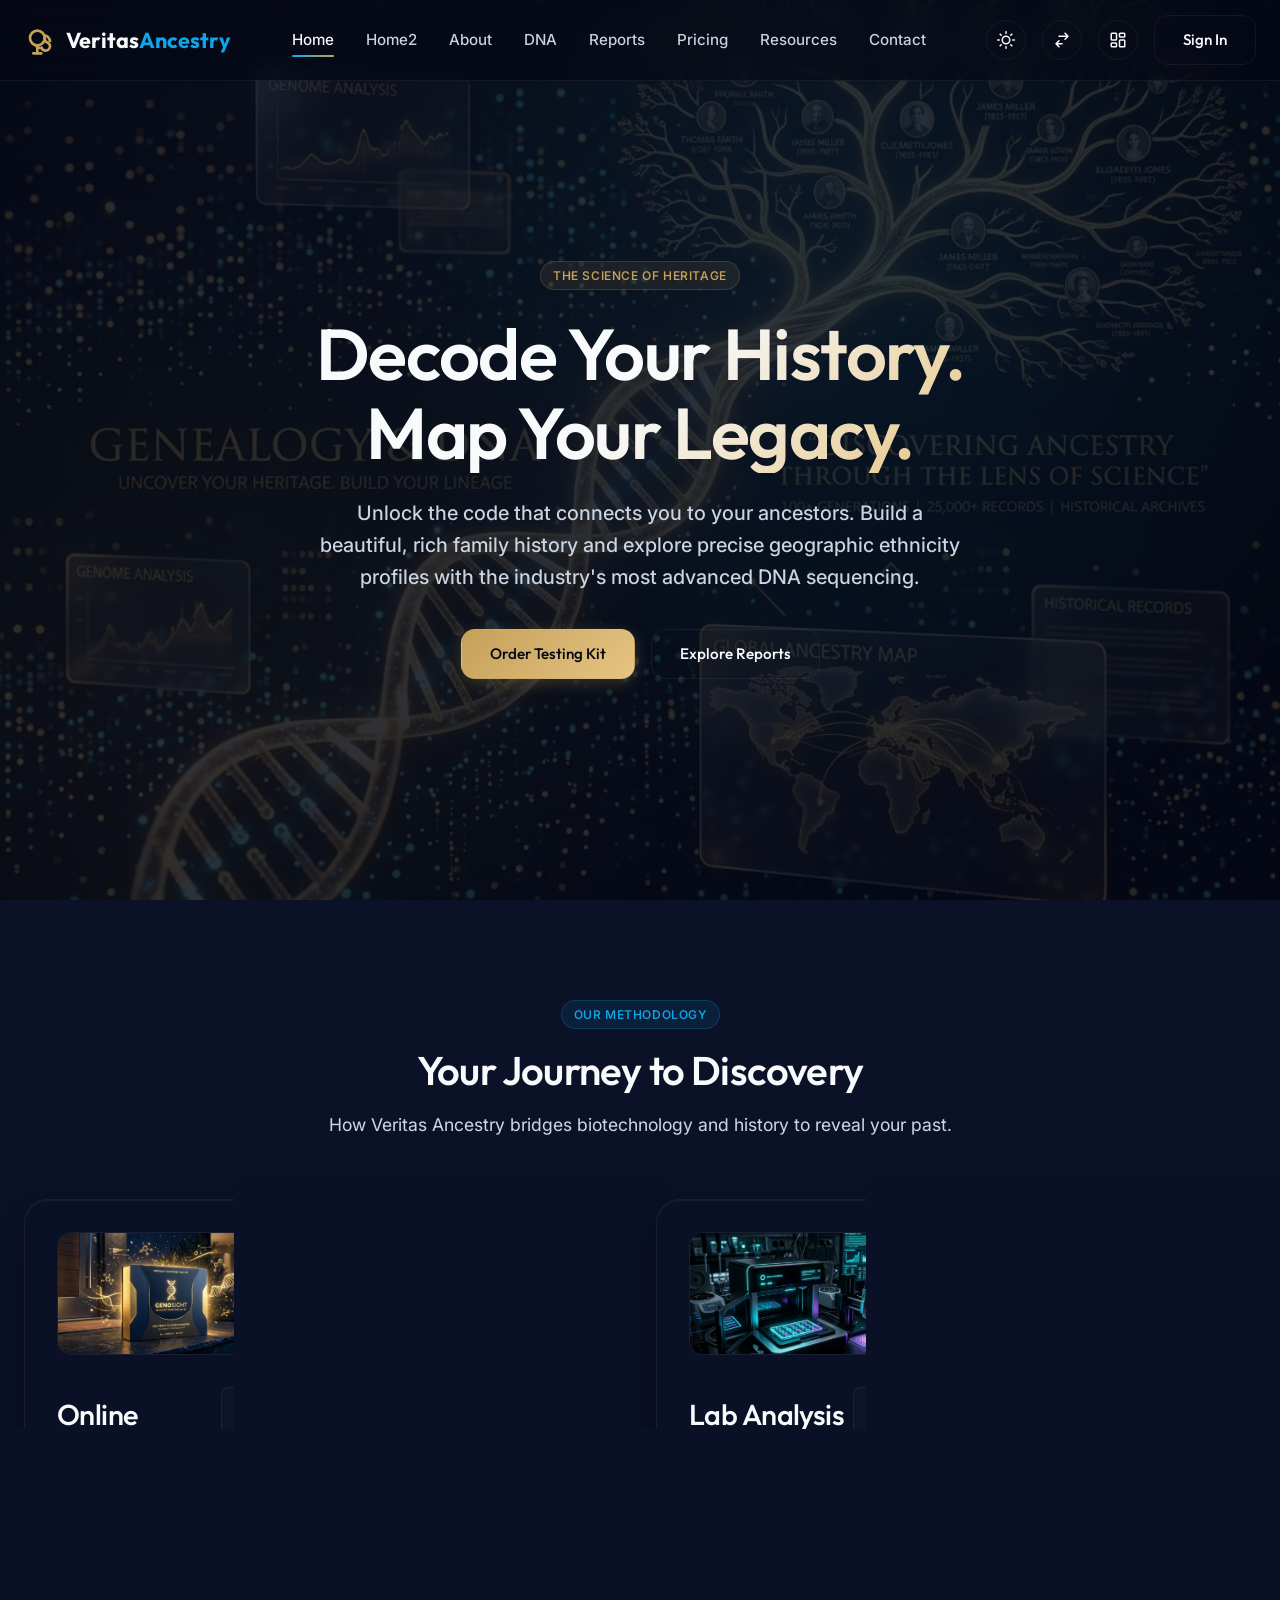
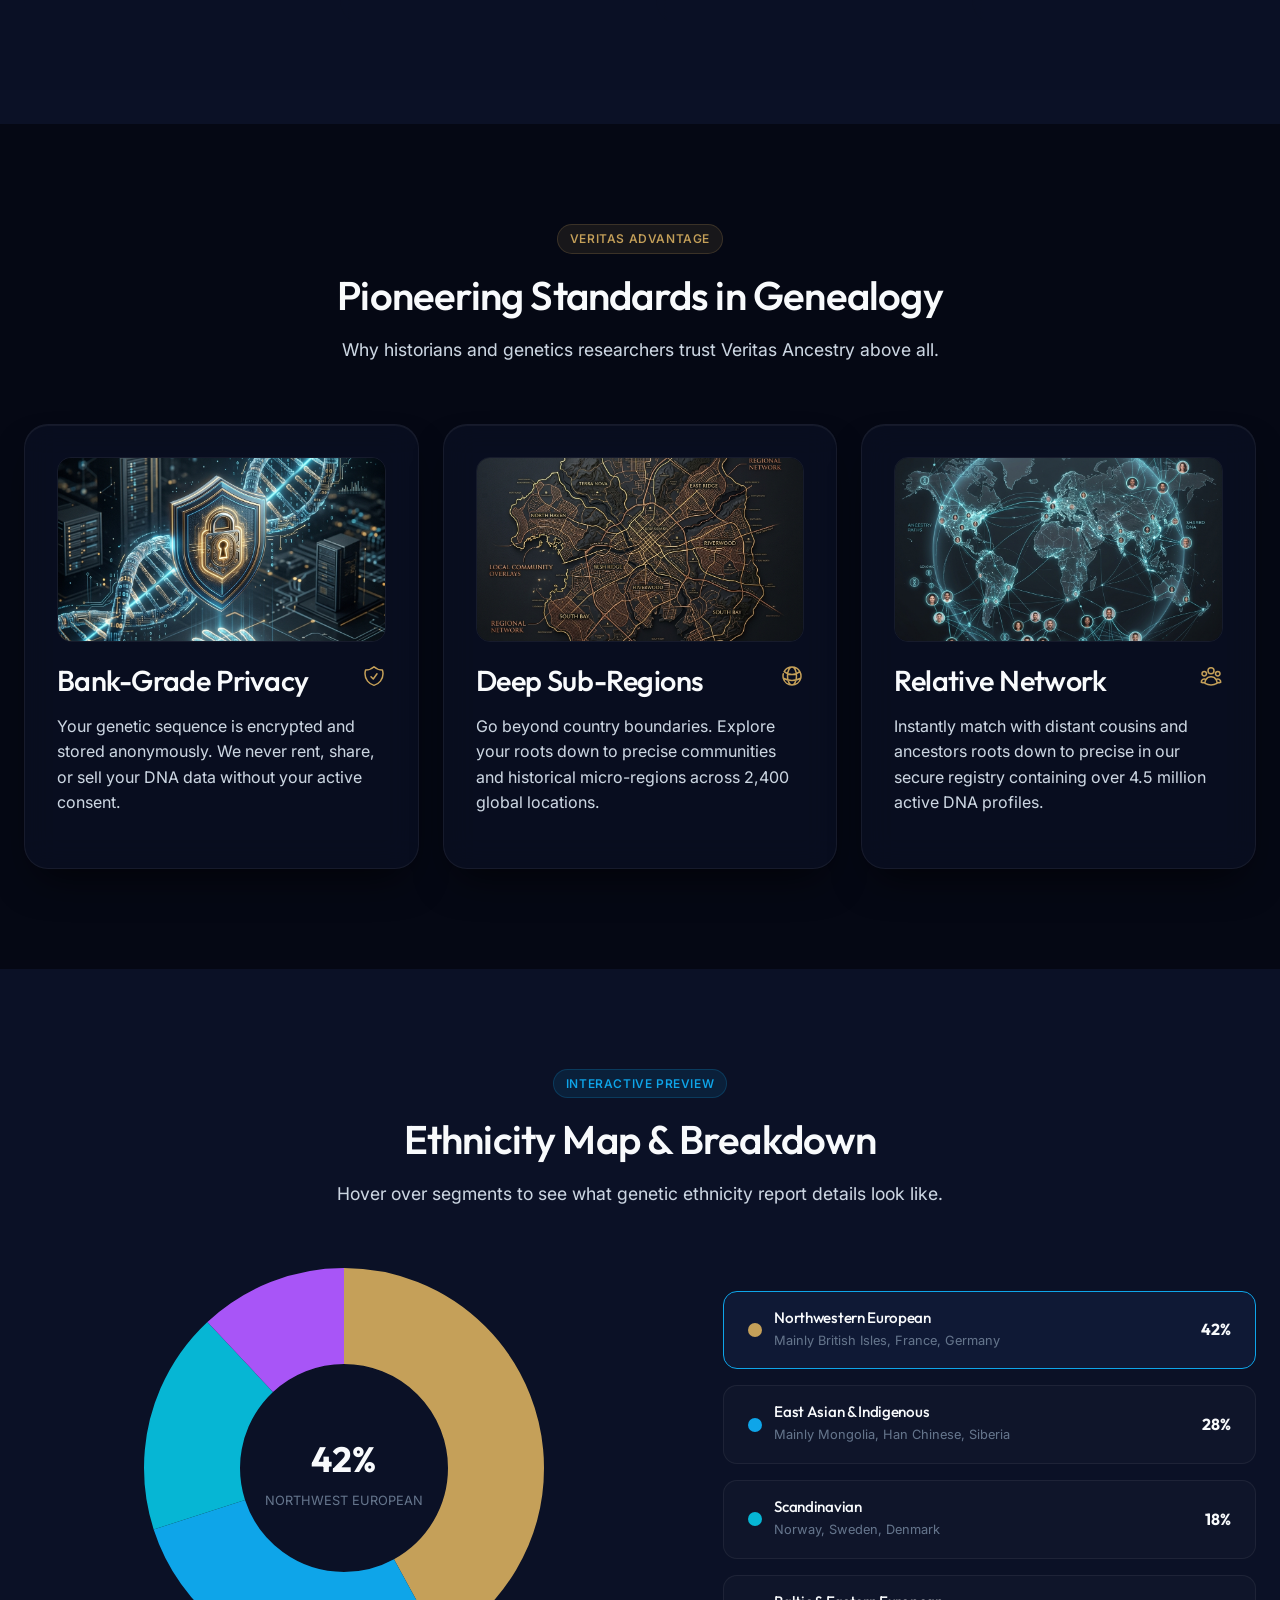
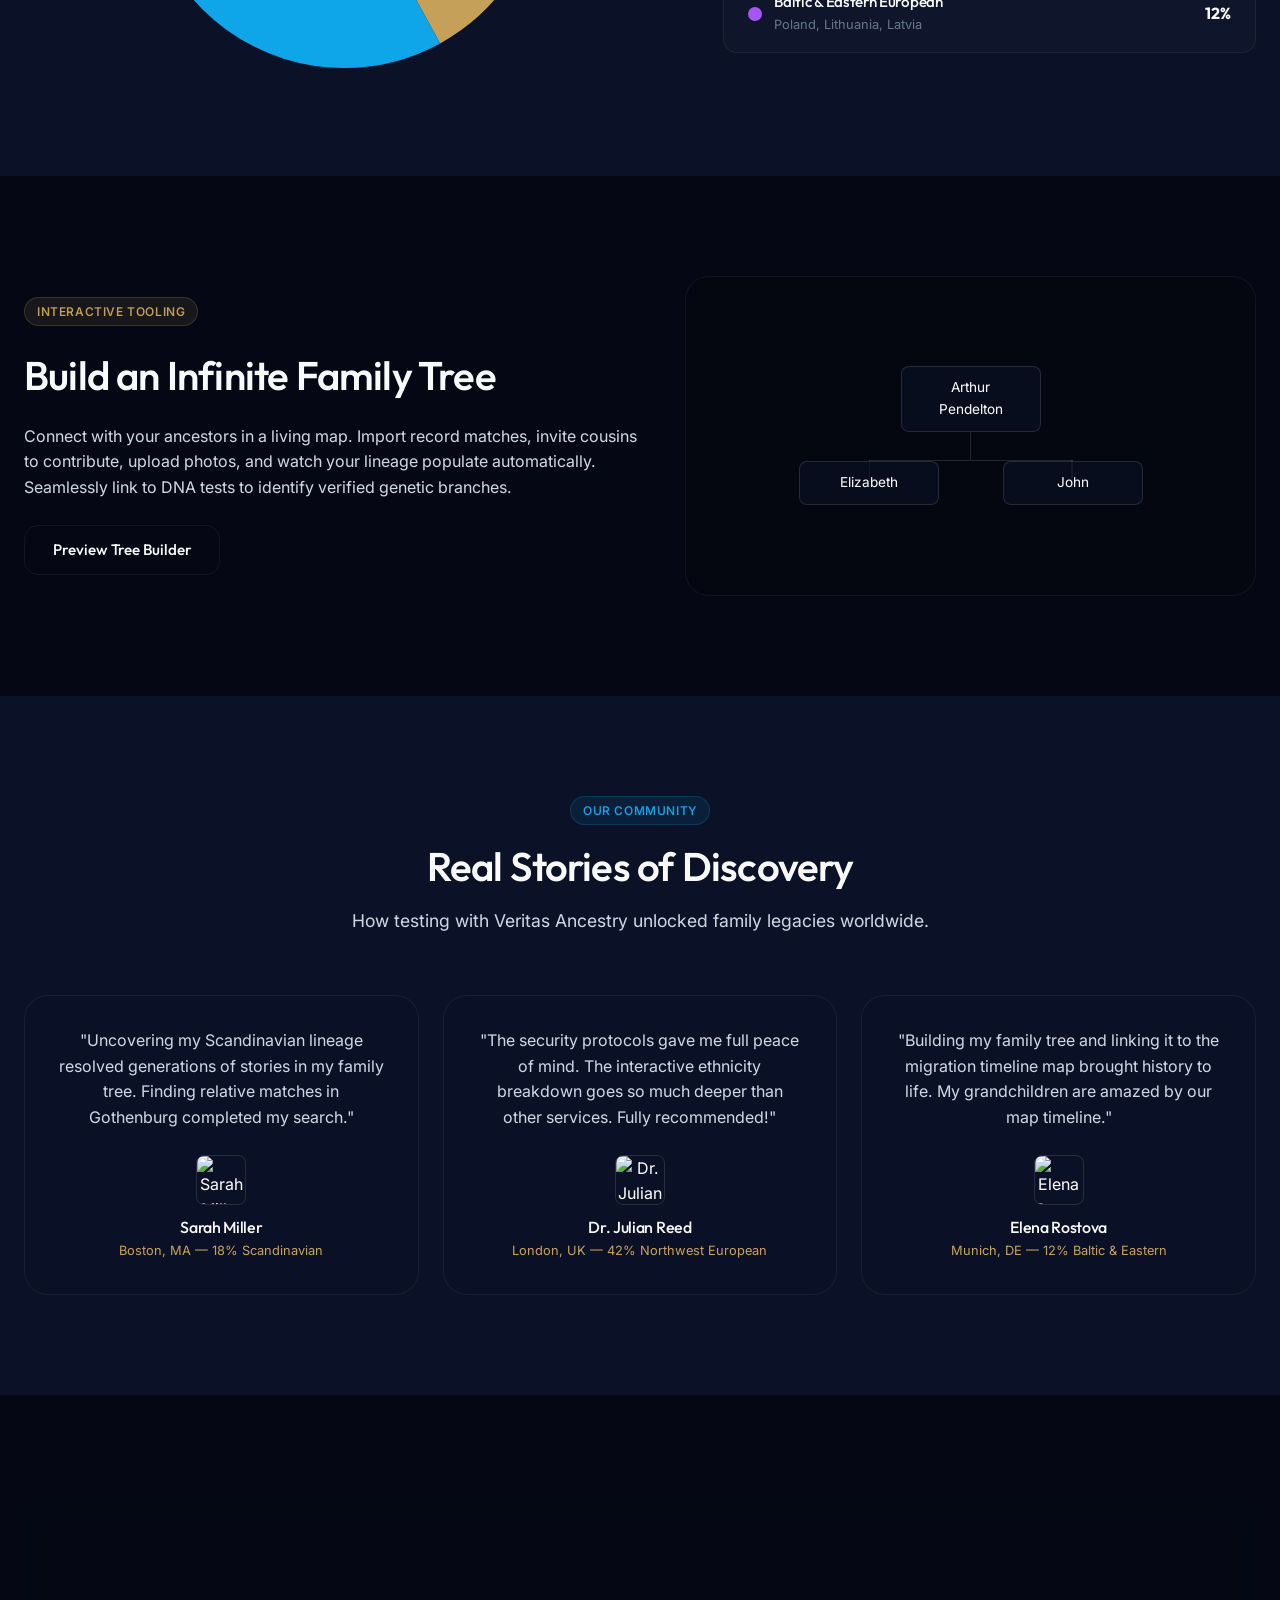
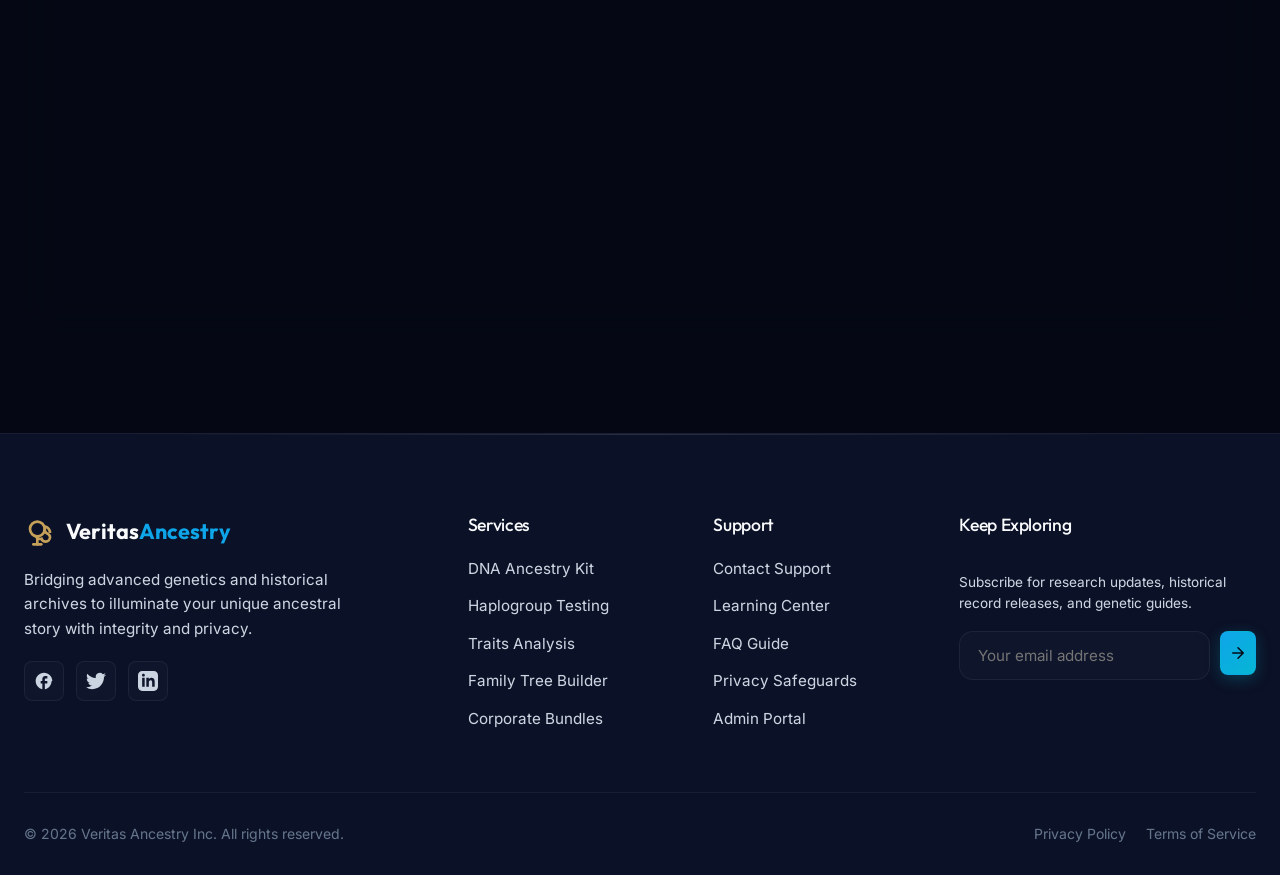
==== commit 80db1581: "dww" ====
--- a/index.html
+++ b/index.html
@@ -81,6 +81,7 @@
       margin: 0 auto 60px;
       display: flex;
       flex-direction: column;
+      align-items: center;
       gap: 16px;
     }
 
@@ -138,11 +139,27 @@
       .journey-grid {
         grid-template-columns: repeat(2, 1fr);
       }
+      .hero-section {
+        min-height: auto;
+        padding-top: 100px;
+        padding-bottom: 60px;
+      }
     }
 
     @media (max-width: 576px) {
       .journey-grid {
         grid-template-columns: 1fr;
+      }
+      .tree-node-demo {
+        width: 100px !important;
+        font-size: 0.75rem !important;
+        padding: 8px 4px !important;
+      }
+      .tree-connector-horizontal {
+        width: 130px !important;
+      }
+      #node-child-row {
+        gap: 30px !important;
       }
     }
 
@@ -428,6 +445,17 @@
     .auth-card {
       width: 100%;
       max-width: 480px;
+    }
+
+    .auth-link {
+      color: var(--accent-gold) !important;
+      transition: var(--transition-fast) !important;
+      font-weight: var(--weight-bold) !important;
+    }
+
+    .auth-link:hover {
+      color: var(--accent-gold-light) !important;
+      text-decoration: underline !important;
     }
 
     .auth-header {
@@ -529,7 +557,8 @@
     /* Cards header images */
     .card-img {
       width: 100%;
-      height: 180px;
+      aspect-ratio: 16 / 9;
+      height: auto;
       object-fit: cover;
       border-radius: var(--radius-md);
       margin-bottom: 20px;
@@ -544,7 +573,8 @@
 
     .journey-img {
       width: 100%;
-      height: 130px;
+      aspect-ratio: 16 / 9;
+      height: auto;
       object-fit: cover;
       border-radius: var(--radius-md);
       margin-bottom: 16px;
@@ -555,6 +585,28 @@
     .journey-step:hover .journey-img {
       border-color: var(--border-glass-hover);
       transform: scale(1.02);
+    }
+
+    /* Home2 split hero styles */
+    .hero-container-split {
+      text-align: left;
+    }
+    .hero-container-split .hero-buttons {
+      justify-content: flex-start;
+    }
+    @media (max-width: 991px) {
+      .hero-container-split {
+        text-align: center;
+        flex-direction: column !important;
+        justify-content: center;
+      }
+      .hero-container-split .hero-content {
+        align-items: center;
+        margin: 0 auto;
+      }
+      .hero-container-split .hero-buttons {
+        justify-content: center;
+      }
     }
   </style>
 </head>
@@ -594,14 +646,14 @@
       <!-- Desktop CTA & Toggles -->
       <div class="nav-actions">
         <!-- Theme Toggle -->
-        <button class="btn btn-outline btn-icon" id="theme-toggle-btn" aria-label="Toggle Theme Mode"
+        <button class="btn btn-outline btn-icon theme-toggle-btn" id="theme-toggle-btn" aria-label="Toggle Theme Mode"
           style="border-radius: var(--radius-full); width: 40px; height: 40px;">
           <svg class="icon-theme" width="18" height="18" fill="currentColor" viewBox="0 0 24 24">
             <path d="M12 3a9 9 0 109 9 9.75 9.75 0 00-.74-3.75 9 9 0 01-8.26-8.26A9.75 9.75 0 0012 3z" />
           </svg>
         </button>
         <!-- RTL Toggle -->
-        <button class="btn btn-outline btn-icon" id="rtl-toggle-btn" aria-label="Toggle RTL Mode"
+        <button class="btn btn-outline btn-icon rtl-toggle-btn" id="rtl-toggle-btn" aria-label="Toggle RTL Mode"
           style="border-radius: var(--radius-full); width: 40px; height: 40px;">
           <svg width="18" height="18" fill="none" stroke="currentColor" stroke-width="2" viewBox="0 0 24 24">
             <path stroke-linecap="round" stroke-linejoin="round"
@@ -644,13 +696,19 @@
     </ul>
     <div class="mobile-actions">
       <div style="display:flex; gap:12px; margin-bottom:16px;">
-        <button class="btn btn-outline btn-icon" id="theme-toggle-btn-mobile"
-          style="flex:1; height:44px; border-radius:var(--radius-md);" aria-label="Theme Toggle">
-          Theme Switch
+        <button class="btn btn-outline theme-toggle-btn" id="theme-toggle-btn-mobile"
+          style="flex:1; height:44px; border-radius:var(--radius-md); display:flex; align-items:center; justify-content:center; gap:8px;" aria-label="Theme Toggle">
+          <svg class="icon-theme" width="16" height="16" fill="currentColor" viewBox="0 0 24 24">
+            <path d="M12 3a9 9 0 109 9 9.75 9.75 0 00-.74-3.75 9 9 0 01-8.26-8.26A9.75 9.75 0 0012 3z" />
+          </svg>
+          <span>Theme</span>
         </button>
-        <button class="btn btn-outline btn-icon" id="rtl-toggle-btn-mobile"
-          style="flex:1; height:44px; border-radius:var(--radius-md);" aria-label="RTL Toggle">
-          RTL Switch
+        <button class="btn btn-outline rtl-toggle-btn" id="rtl-toggle-btn-mobile"
+          style="flex:1; height:44px; border-radius:var(--radius-md); display:flex; align-items:center; justify-content:center; gap:8px;" aria-label="RTL Toggle">
+          <svg width="16" height="16" fill="none" stroke="currentColor" stroke-width="2" viewBox="0 0 24 24">
+            <path stroke-linecap="round" stroke-linejoin="round" d="M8 7h12m0 0l-4-4m4 4l-4 4m-4 6H4m0 0l4 4m-4-4l4-4" />
+          </svg>
+          <span>RTL</span>
         </button>
       </div>
       <a href="dashboard.html#/overview" class="btn btn-gold"
@@ -1018,7 +1076,7 @@
                 </div>
 
                 <!-- Children Row -->
-                <div style="display:flex; gap:64px; justify-content:center; width:100%; z-index: 10;">
+                <div id="node-child-row" style="display:flex; gap:64px; justify-content:center; width:100%; z-index: 10;">
                   <div class="tree-node-demo" id="node-child1" data-name="Elizabeth Pendelton"
                     data-info="Grandmother | 1923 - 2004">Elizabeth</div>
                   <div class="tree-node-demo" id="node-child2" data-name="John Pendelton"
@@ -1028,7 +1086,7 @@
               </div>
 
               <div id="tree-node-tooltip"
-                style="position:absolute; bottom:20px; text-align:center; font-size:0.8rem; background:rgba(0,0,0,0.8); padding:8px 16px; border-radius:4px; border:1px solid var(--border-glass); opacity:0; transition:var(--transition-fast); pointer-events:none; z-index: 20;">
+                style="position:absolute; bottom:20px; text-align:center; font-size:0.8rem; background:var(--bg-darker); color:var(--text-primary); padding:8px 16px; border-radius:4px; border:1px solid var(--border-glass-hover); opacity:0; transition:var(--transition-fast); pointer-events:none; z-index: 20;">
                 Hover over a node to read historical logs.
               </div>
             </div>
@@ -1232,7 +1290,7 @@
             <div class="card card-teal" style="padding:24px;">
               <img
                 src="https://images.unsplash.com/photo-1534528741775-53994a69daeb?auto=format&fit=crop&q=80&w=200&h=200"
-                style="width:100%; height:200px; object-fit:cover; border-radius:var(--radius-md); margin-bottom:20px;"
+                style="width:100%; aspect-ratio:1/1; height:auto; object-fit:cover; border-radius:var(--radius-md); margin-bottom:20px;"
                 alt="Dr. Aris Vance">
               <h3>Dr. Aris Vance</h3>
               <span class="badge badge-teal" style="margin-bottom:12px;">Chief Geneticist</span>
@@ -1242,7 +1300,7 @@
             <div class="card card-teal" style="padding:24px;">
               <img
                 src="https://images.unsplash.com/photo-1506794778202-cad84cf45f1d?auto=format&fit=crop&q=80&w=200&h=200"
-                style="width:100%; height:200px; object-fit:cover; border-radius:var(--radius-md); margin-bottom:20px;"
+                style="width:100%; aspect-ratio:1/1; height:auto; object-fit:cover; border-radius:var(--radius-md); margin-bottom:20px;"
                 alt="Marcus Sterling">
               <h3>Marcus Sterling</h3>
               <span class="badge badge-teal" style="margin-bottom:12px;">Lead Archivist</span>
@@ -1252,7 +1310,7 @@
             <div class="card card-teal" style="padding:24px;">
               <img
                 src="https://images.unsplash.com/photo-1580489944761-15a19d654956?auto=format&fit=crop&q=80&w=200&h=200"
-                style="width:100%; height:200px; object-fit:cover; border-radius:var(--radius-md); margin-bottom:20px;"
+                style="width:100%; aspect-ratio:1/1; height:auto; object-fit:cover; border-radius:var(--radius-md); margin-bottom:20px;"
                 alt="Chloe Zhao">
               <h3>Chloe Zhao</h3>
               <span class="badge badge-teal" style="margin-bottom:12px;">Security Director</span>
@@ -1609,7 +1667,7 @@
               <a href="#/login?action=purchase&plan=essentials" class="btn btn-gold">Order Essentials Kit</a>
             </div>
             <div class="card card-gold" style="border-color: var(--accent-gold);">
-              <div class="badge badge-gold" style="position:absolute; top:20px; right:20px; z-index:20;">Best Value</div>
+              <div class="badge badge-gold" style="position:absolute; top:-12px; left:50%; transform:translateX(-50%); z-index:20; background:var(--accent-gold); color:var(--bg-darkest); font-weight:700; box-shadow:var(--shadow-glow-gold);">Best Value</div>
               <img src="assets/price_family.png" class="card-img" alt="Family Bundle DNA Test Kits Set">
               <h3>Family Bundle</h3>
               <p
@@ -1708,6 +1766,33 @@
                   days to reach our laboratory facilities.</p>
               </div>
             </div>
+            <div class="faq-item">
+              <div class="faq-question">
+                <span>Can I download my raw DNA data?</span>
+                <span class="faq-icon">&#9662;</span>
+              </div>
+              <div class="faq-answer">
+                <p>Yes. You can export your raw autosomal DNA sequencing file (in standard TXT/CSV format compatible with third-party analysis sites) directly from your customer dashboard at any time, completely free of charge.</p>
+              </div>
+            </div>
+            <div class="faq-item">
+              <div class="faq-question">
+                <span>How secure is my genetic data?</span>
+                <span class="faq-icon">&#9662;</span>
+              </div>
+              <div class="faq-answer">
+                <p>We enforce strict, bank-grade encryption protocols (AES-256) on all user accounts. Your genetic data is paired only with a random digital hash, keeping it fully anonymous and separate from your name, email, or billing information in our secure servers.</p>
+              </div>
+            </div>
+            <div class="faq-item">
+              <div class="faq-question">
+                <span>What is your refund policy?</span>
+                <span class="faq-icon">&#9662;</span>
+              </div>
+              <div class="faq-answer">
+                <p>We offer a full refund within 30 days of purchase (minus standard shipping fees) as long as the collection kit has not been registered or used. Once a sample reaches our laboratory and processing begins, we cannot issue a refund.</p>
+              </div>
+            </div>
           </div>
         </div>
       </section>
@@ -1936,6 +2021,20 @@
   <!-- 8. LOGIN VIEW -->
   <template id="page-login">
     <div class="auth-container">
+      <!-- Floating controls for Auth pages -->
+      <div style="position: absolute; top: 30px; right: 30px; display: flex; gap: 12px; z-index: 100;">
+        <button class="btn btn-outline btn-icon theme-toggle-btn" aria-label="Toggle Theme Mode" style="border-radius: var(--radius-full); width: 40px; height: 40px; background: var(--bg-card); backdrop-filter: var(--glass-backdrop);">
+          <svg class="icon-theme" width="18" height="18" fill="currentColor" viewBox="0 0 24 24">
+            <path d="M12 3a9 9 0 109 9 9.75 9.75 0 00-.74-3.75 9 9 0 01-8.26-8.26A9.75 9.75 0 0012 3z"/>
+          </svg>
+        </button>
+        <button class="btn btn-outline btn-icon rtl-toggle-btn" aria-label="Toggle RTL Mode" style="border-radius: var(--radius-full); width: 40px; height: 40px; background: var(--bg-card); backdrop-filter: var(--glass-backdrop);">
+          <svg width="18" height="18" fill="none" stroke="currentColor" stroke-width="2" viewBox="0 0 24 24">
+            <path stroke-linecap="round" stroke-linejoin="round" d="M8 7h12m0 0l-4-4m4 4l-4 4m-4 6H4m0 0l4 4m-4-4l4-4" />
+          </svg>
+        </button>
+      </div>
+
       <div class="card card-gold auth-card">
         <div class="auth-header" style="display:flex; flex-direction:column; align-items:center; text-align:center;">
           <!-- Clickable Logo Inside Card -->
@@ -1958,13 +2057,18 @@
             <input type="email" class="form-control" id="login-email" required placeholder="john@example.com">
           </div>
           <div class="form-group">
-            <div class="flex-between">
-              <label class="form-label" for="login-password">Password</label>
-              <a href="#/forgot-password" style="font-size: 0.8rem; color: var(--accent-gold);">Forgot password?</a>
-            </div>
+            <label class="form-label" for="login-password">Password</label>
             <input type="password" class="form-control" id="login-password" required placeholder="••••••••">
           </div>
-          <button type="submit" class="btn btn-gold" style="width: 100%; margin-top: 16px;">Sign In</button>
+          <!-- Remember Me & Forgot Password Row -->
+          <div style="display:flex; justify-content:space-between; align-items:center; margin-top:12px; margin-bottom:20px;">
+            <div style="display:flex; align-items:center; gap:8px;">
+              <input type="checkbox" id="remember-me" style="accent-color: var(--accent-gold); cursor:pointer;">
+              <label for="remember-me" style="font-size:0.85rem; color:var(--text-secondary); cursor:pointer; user-select:none;">Remember me</label>
+            </div>
+            <a href="#/forgot-password" class="auth-link" style="font-size: 0.85rem;">Forgot password?</a>
+          </div>
+          <button type="submit" class="btn btn-gold" style="width: 100%;">Sign In</button>
         </form>
 
         <div class="divider">or continue with</div>
@@ -1975,7 +2079,7 @@
         </div>
 
         <p style="text-align: center; font-size: 0.85rem; color: var(--text-muted); margin-top: 24px;">Don't have an
-          account? <a href="#/signup" style="color: var(--accent-gold);">Sign up now</a></p>
+          account? <a href="#/signup" class="auth-link">Sign up now</a></p>
       </div>
     </div>
   </template>
@@ -1983,6 +2087,20 @@
   <!-- 9. SIGN UP VIEW -->
   <template id="page-signup">
     <div class="auth-container">
+      <!-- Floating controls for Auth pages -->
+      <div style="position: absolute; top: 30px; right: 30px; display: flex; gap: 12px; z-index: 100;">
+        <button class="btn btn-outline btn-icon theme-toggle-btn" aria-label="Toggle Theme Mode" style="border-radius: var(--radius-full); width: 40px; height: 40px; background: var(--bg-card); backdrop-filter: var(--glass-backdrop);">
+          <svg class="icon-theme" width="18" height="18" fill="currentColor" viewBox="0 0 24 24">
+            <path d="M12 3a9 9 0 109 9 9.75 9.75 0 00-.74-3.75 9 9 0 01-8.26-8.26A9.75 9.75 0 0012 3z"/>
+          </svg>
+        </button>
+        <button class="btn btn-outline btn-icon rtl-toggle-btn" aria-label="Toggle RTL Mode" style="border-radius: var(--radius-full); width: 40px; height: 40px; background: var(--bg-card); backdrop-filter: var(--glass-backdrop);">
+          <svg width="18" height="18" fill="none" stroke="currentColor" stroke-width="2" viewBox="0 0 24 24">
+            <path stroke-linecap="round" stroke-linejoin="round" d="M8 7h12m0 0l-4-4m4 4l-4 4m-4 6H4m0 0l4 4m-4-4l4-4" />
+          </svg>
+        </button>
+      </div>
+
       <div class="card card-gold auth-card">
         <div class="auth-header" style="display:flex; flex-direction:column; align-items:center; text-align:center;">
           <!-- Clickable Logo Inside Card -->
@@ -2012,17 +2130,28 @@
             <label class="form-label" for="signup-password">Password</label>
             <input type="password" class="form-control" id="signup-password" required placeholder="Min. 8 characters">
           </div>
+          <div class="form-group">
+            <label class="form-label" for="signup-confirm-password">Confirm Password</label>
+            <input type="password" class="form-control" id="signup-confirm-password" required placeholder="Re-enter password">
+          </div>
           <div style="display:flex; gap:10px; align-items:flex-start; margin: 16px 0;">
             <input type="checkbox" id="terms" required style="margin-top: 4px; accent-color: var(--accent-gold);">
             <label for="terms" style="font-size:0.8rem; color:var(--text-secondary); line-height:1.3;">I agree to the
-              Veritas Ancestry <a href="#" style="color: var(--accent-gold);">Terms of Service</a> and consent to
+              Veritas Ancestry <a href="#" class="auth-link">Terms of Service</a> and consent to
               dynamic genetic matching.</label>
           </div>
           <button type="submit" class="btn btn-gold" style="width: 100%; margin-top: 8px;">Create Account</button>
         </form>
 
+        <div class="divider">or continue with</div>
+
+        <div class="auth-social">
+          <button class="btn btn-outline" onclick="alert('Google Auth Mock');">Google</button>
+          <button class="btn btn-outline" onclick="alert('Apple Auth Mock');">Apple</button>
+        </div>
+
         <p style="text-align: center; font-size: 0.85rem; color: var(--text-muted); margin-top: 24px;">Already have an
-          account? <a href="#/login" style="color: var(--accent-gold);">Sign in here</a></p>
+          account? <a href="#/login" class="auth-link">Sign in here</a></p>
       </div>
     </div>
   </template>
@@ -2030,6 +2159,20 @@
   <!-- 10. FORGOT PASSWORD VIEW -->
   <template id="page-forgot">
     <div class="auth-container">
+      <!-- Floating controls for Auth pages -->
+      <div style="position: absolute; top: 30px; right: 30px; display: flex; gap: 12px; z-index: 100;">
+        <button class="btn btn-outline btn-icon theme-toggle-btn" aria-label="Toggle Theme Mode" style="border-radius: var(--radius-full); width: 40px; height: 40px; background: var(--bg-card); backdrop-filter: var(--glass-backdrop);">
+          <svg class="icon-theme" width="18" height="18" fill="currentColor" viewBox="0 0 24 24">
+            <path d="M12 3a9 9 0 109 9 9.75 9.75 0 00-.74-3.75 9 9 0 01-8.26-8.26A9.75 9.75 0 0012 3z"/>
+          </svg>
+        </button>
+        <button class="btn btn-outline btn-icon rtl-toggle-btn" aria-label="Toggle RTL Mode" style="border-radius: var(--radius-full); width: 40px; height: 40px; background: var(--bg-card); backdrop-filter: var(--glass-backdrop);">
+          <svg width="18" height="18" fill="none" stroke="currentColor" stroke-width="2" viewBox="0 0 24 24">
+            <path stroke-linecap="round" stroke-linejoin="round" d="M8 7h12m0 0l-4-4m4 4l-4 4m-4 6H4m0 0l4 4m-4-4l4-4" />
+          </svg>
+        </button>
+      </div>
+
       <div class="card card-gold auth-card">
         <div class="auth-header" style="display:flex; flex-direction:column; align-items:center; text-align:center;">
           <!-- Clickable Logo Inside Card -->
@@ -2056,7 +2199,7 @@
         </form>
 
         <p style="text-align: center; font-size: 0.85rem; color: var(--text-muted); margin-top: 24px;">Return to <a
-            href="#/login" style="color: var(--accent-gold);">Sign In</a></p>
+            href="#/login" class="auth-link">Sign In</a></p>
       </div>
     </div>
   </template>
@@ -2067,21 +2210,21 @@
       <!-- Science Split Hero Section -->
       <section class="hero-section"
         style="--hero-bg: url('assets/science_research.png'); background: radial-gradient(circle at 10% 20%, rgba(6,182,212,0.06), transparent 45%), var(--bg-darkest); display:flex; align-items:center; justify-content:center;">
-        <div class="container" style="display:flex; flex-direction:column; align-items:center; text-align:center; gap:40px;">
-          <div class="hero-content animate-slide-up" style="margin: 0 auto; text-align: center; align-items: center; justify-content: center; max-width: 750px;">
+        <div class="container hero-container-split" style="display:flex; align-items:center; gap:40px; justify-content:space-between; flex-wrap:wrap;">
+          <div class="hero-content animate-slide-up" style="flex:1 1 500px; max-width: 650px;">
             <div class="badge badge-teal">Forensic Genetics</div>
-            <h1 class="hero-title" style="text-align:center;">The Science of You, Fully Unlocked.</h1>
-            <p class="lead" style="text-align:center; margin: 0 auto;">Dive deeper than geographical boundaries. Uncover prehistoric haplogroup settlements,
+            <h1 class="hero-title">The Science of You, Fully Unlocked.</h1>
+            <p class="lead">Dive deeper than geographical boundaries. Uncover prehistoric haplogroup settlements,
               calculate ancient Neanderthal percentages, and explore 40+ personalized metabolic, sensory, and physical
               traits.</p>
-            <div class="hero-buttons" style="justify-content: center; width: 100%;">
+            <div class="hero-buttons">
               <a href="#/pricing" class="btn btn-primary">Get Traits + DNA Kit</a>
               <a href="#/dna-testing" class="btn btn-outline">Explore Traits Catalog</a>
             </div>
           </div>
-          <div style="display:flex; justify-content:center; width:100%;">
+          <div style="flex:1 1 400px; display:flex; justify-content:center; max-width: 450px;">
             <div class="card card-teal"
-              style="width: 100%; max-width:420px; text-align: left; border-color: rgba(6,182,212,0.3); background: linear-gradient(135deg, rgba(11,17,38,0.85), rgba(5,8,20,0.95));">
+              style="width: 100%; border-color: var(--border-glow-teal); background: var(--bg-card); backdrop-filter: var(--glass-backdrop);">
               <div class="badge badge-teal" style="margin-bottom:16px;">Neanderthal Report</div>
               <h3
                 style="font-size:1.8rem; font-family:var(--font-heading); font-weight:700; color:var(--text-primary);">
@@ -2190,10 +2333,10 @@
                 <circle cx="100" cy="100" r="90" fill="none" stroke="var(--border-glass)" stroke-width="1" />
                 <circle cx="100" cy="100" r="90" fill="rgba(6, 182, 212, 0.02)" />
                 <!-- Grids -->
-                <path d="M 10 100 Q 100 50 190 100" fill="none" stroke="rgba(255,255,255,0.03)" stroke-width="1.5" />
-                <path d="M 10 100 Q 100 150 190 100" fill="none" stroke="rgba(255,255,255,0.03)" stroke-width="1.5" />
-                <path d="M 100 10 Q 50 100 100 190" fill="none" stroke="rgba(255,255,255,0.03)" stroke-width="1.5" />
-                <path d="M 100 10 Q 150 100 100 190" fill="none" stroke="rgba(255,255,255,0.03)" stroke-width="1.5" />
+                <path d="M 10 100 Q 100 50 190 100" fill="none" stroke="var(--border-glass)" stroke-width="1.5" />
+                <path d="M 10 100 Q 100 150 190 100" fill="none" stroke="var(--border-glass)" stroke-width="1.5" />
+                <path d="M 100 10 Q 50 100 100 190" fill="none" stroke="var(--border-glass)" stroke-width="1.5" />
+                <path d="M 100 10 Q 150 100 100 190" fill="none" stroke="var(--border-glass)" stroke-width="1.5" />
 
                 <!-- Migration paths -->
                 <path class="map-connection" d="M 40 140 Q 80 110 100 100"
@@ -2242,6 +2385,14 @@
     </div>
   </template>
 
+  <!-- Scroll to Top Button -->
+  <button id="scroll-top-btn" class="btn btn-outline btn-icon" aria-label="Scroll to top"
+    style="position: fixed; bottom: 30px; right: 30px; z-index: 99; border-radius: var(--radius-full); width: 44px; height: 44px; display: none; align-items: center; justify-content: center; background: var(--bg-card); backdrop-filter: var(--glass-backdrop); box-shadow: var(--shadow-premium);">
+    <svg width="18" height="18" fill="none" stroke="currentColor" stroke-width="2.5" viewBox="0 0 24 24">
+      <path stroke-linecap="round" stroke-linejoin="round" d="M4.5 15.75l7.5-7.5 7.5 7.5" />
+    </svg>
+  </button>
+
   <!-- Router Script -->
   <script src="js/public.js"></script>
 </body>
--- a/css/variables.css
+++ b/css/variables.css
@@ -24,6 +24,10 @@
   --bg-card: rgba(11, 17, 38, 0.65);
   --bg-card-hover: rgba(16, 26, 56, 0.85);
   --bg-card-light: rgba(255, 255, 255, 0.03);
+
+  --bg-header: rgba(5, 8, 20, 0.65);
+  --bg-header-scrolled: rgba(5, 8, 20, 0.85);
+  --bg-topbar: rgba(5, 8, 20, 0.3);
 
   --border-glass: rgba(255, 255, 255, 0.06);
   --border-glass-hover: rgba(255, 255, 255, 0.12);
@@ -73,6 +77,10 @@
   --bg-card-hover: rgba(255, 255, 255, 0.95);
   --bg-card-light: rgba(15, 23, 42, 0.05);
 
+  --bg-header: rgba(248, 250, 252, 0.85);
+  --bg-header-scrolled: rgba(241, 245, 249, 0.95);
+  --bg-topbar: rgba(241, 245, 249, 0.8);
+
   --border-glass: rgba(15, 23, 42, 0.08);
   --border-glass-hover: rgba(15, 23, 42, 0.15);
   --border-glow-teal: rgba(14, 165, 233, 0.15);
--- a/css/common.css
+++ b/css/common.css
@@ -140,14 +140,20 @@
 }
 
 @media (max-width: 1024px) {
-  .grid-3 > *, .grid-4 > * {
+  .grid-3 > * {
     flex: 1 1 calc(50% - 12px);
+    max-width: calc(50% - 12px);
+  }
+  .grid-4 > * {
+    flex: 1 1 calc(50% - 12px);
+    max-width: calc(50% - 12px);
   }
 }
 
 @media (max-width: 768px) {
   .grid-2 > *, .grid-3 > *, .grid-4 > * {
     flex: 1 1 100%;
+    max-width: 100%;
   }
 }
 
@@ -156,7 +162,7 @@
   gap: 24px;
 }
 
-@media (max-width: 768px) {
+@media (max-width: 1024px) {
   .css-grid {
     grid-template-columns: 1fr !important;
   }
@@ -172,6 +178,8 @@
   display: flex;
   justify-content: space-between;
   align-items: center;
+  flex-wrap: wrap;
+  gap: 12px;
 }
 
 /* Buttons */
@@ -201,6 +209,7 @@
 .btn-primary:hover {
   transform: translateY(-2px);
   box-shadow: var(--shadow-glow-teal), 0 6px 20px rgba(6, 182, 212, 0.4);
+  color: var(--bg-darkest);
 }
 
 .btn-gold {
@@ -212,6 +221,7 @@
 .btn-gold:hover {
   transform: translateY(-2px);
   box-shadow: var(--shadow-glow-gold), 0 6px 20px rgba(197, 160, 89, 0.4);
+  color: var(--bg-darkest);
 }
 
 .btn-outline {
@@ -312,6 +322,7 @@
 }
 
 .form-control {
+  width: 100%;
   background: rgba(255, 255, 255, 0.02);
   border: 1px solid var(--border-glass);
   border-radius: var(--radius-md);
@@ -335,8 +346,8 @@
   top: 0;
   left: 0;
   width: 100%;
-  z-index: 1000;
-  background: rgba(5, 8, 20, 0.65);
+  z-index: 1070;
+  background: var(--bg-header);
   backdrop-filter: var(--glass-backdrop);
   -webkit-backdrop-filter: var(--glass-backdrop);
   border-bottom: 1px solid var(--border-glass);
@@ -344,7 +355,7 @@
 }
 
 .header-scrolled {
-  background: rgba(5, 8, 20, 0.85);
+  background: var(--bg-header-scrolled);
   box-shadow: 0 10px 30px rgba(0, 0, 0, 0.3);
 }
 
@@ -471,8 +482,10 @@
   transition: var(--transition-smooth);
   display: flex;
   flex-direction: column;
-  justify-content: space-between;
+  justify-content: flex-start;
+  gap: 32px;
   backdrop-filter: var(--glass-backdrop);
+  overflow-y: auto;
 }
 
 .mobile-drawer.active {
@@ -491,10 +504,16 @@
   font-weight: var(--weight-nav);
   font-size: 1.25rem;
   color: var(--text-secondary);
+  display: block;
+  padding: 6px 12px;
+  border-left: 3px solid transparent;
+  transition: var(--transition-fast);
 }
 
 .mobile-nav-link:hover, .mobile-nav-link.active {
-  color: var(--text-primary);
+  color: var(--accent-gold-light);
+  border-left-color: var(--accent-teal);
+  background: rgba(255, 255, 255, 0.03);
 }
 
 .mobile-actions {
@@ -689,6 +708,7 @@
 
 html[dir="rtl"] .logo {
   flex-direction: row-reverse;
+  justify-content: flex-end;
 }
 
 html[dir="rtl"] .nav-link::after {
@@ -708,9 +728,13 @@
 }
 
 html[dir="rtl"] .footer-links-col, 
-html[dir="rtl"] .footer-newsletter, 
+html[dir="rtl"] .footer-newsletter {
+  text-align: right;
+}
+
 html[dir="rtl"] .footer-brand {
   text-align: right;
+  align-items: flex-start;
 }
 
 html[dir="rtl"] .newsletter-form {
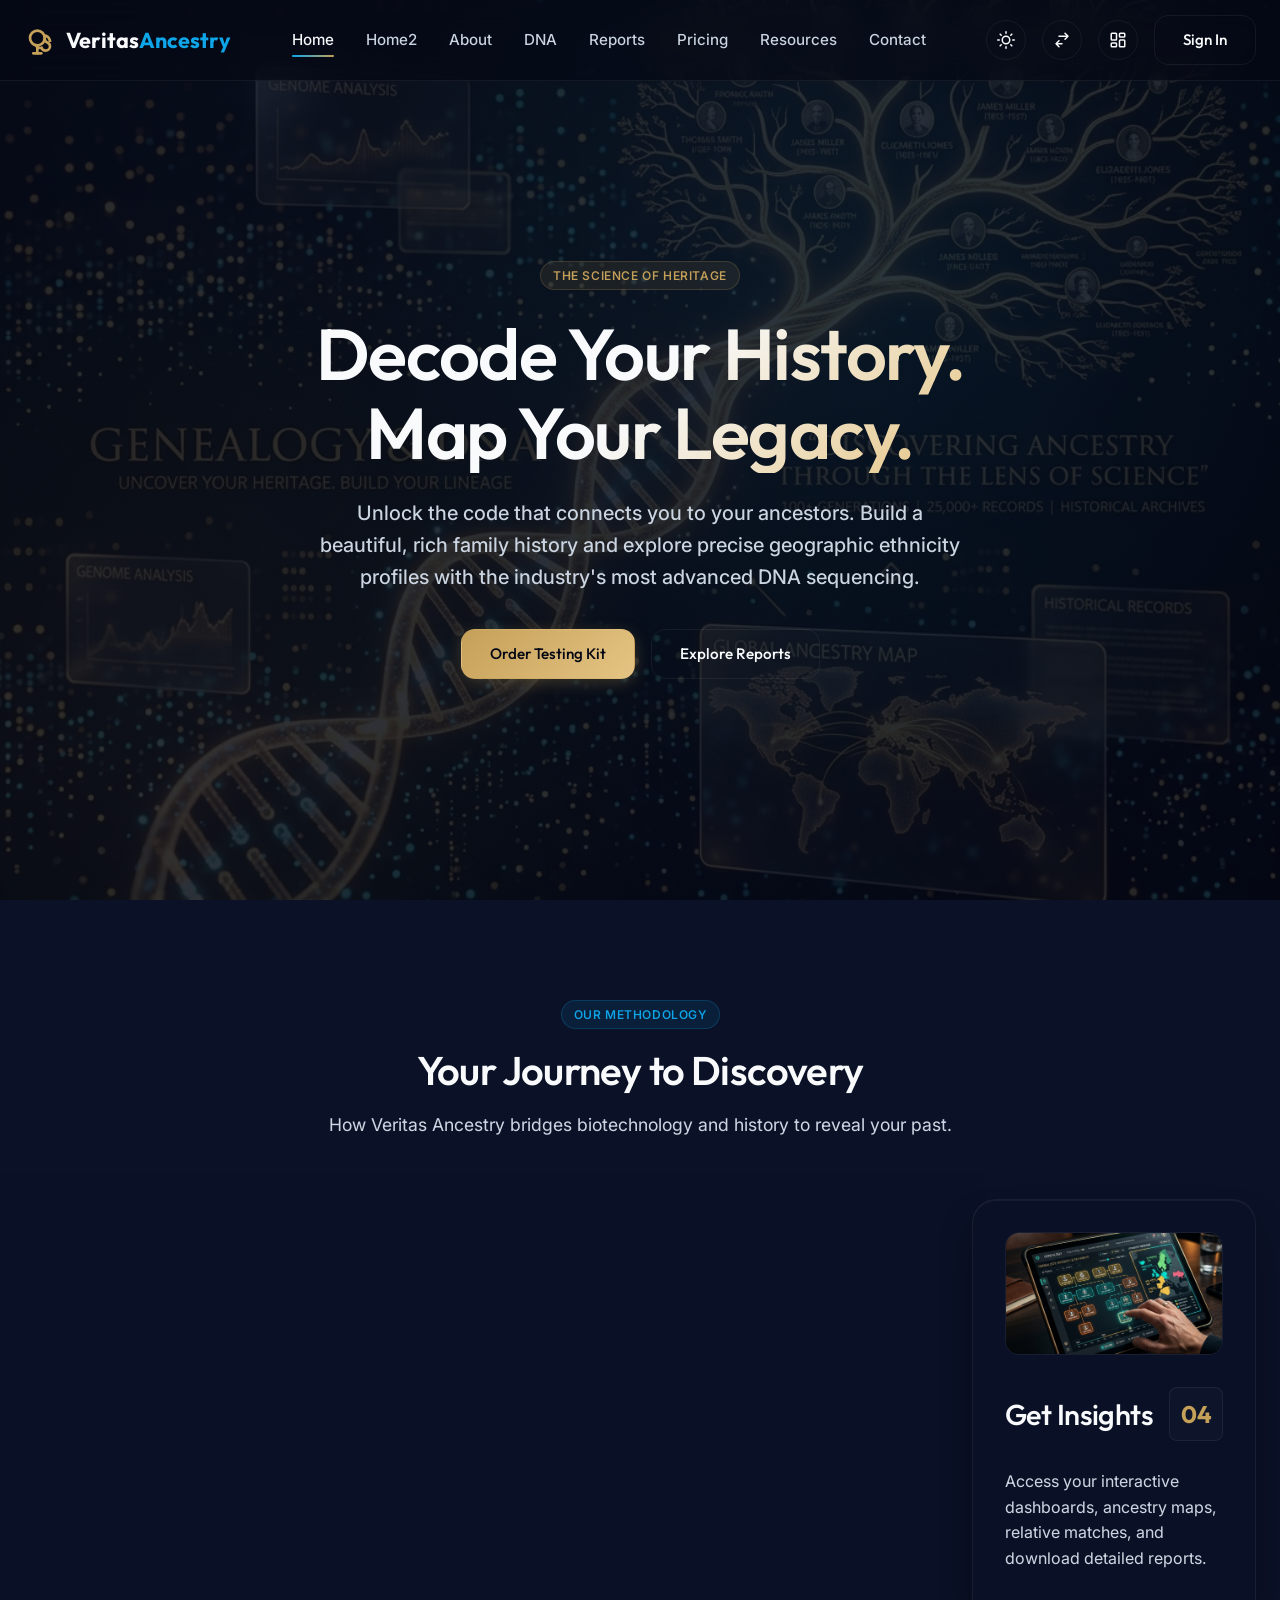
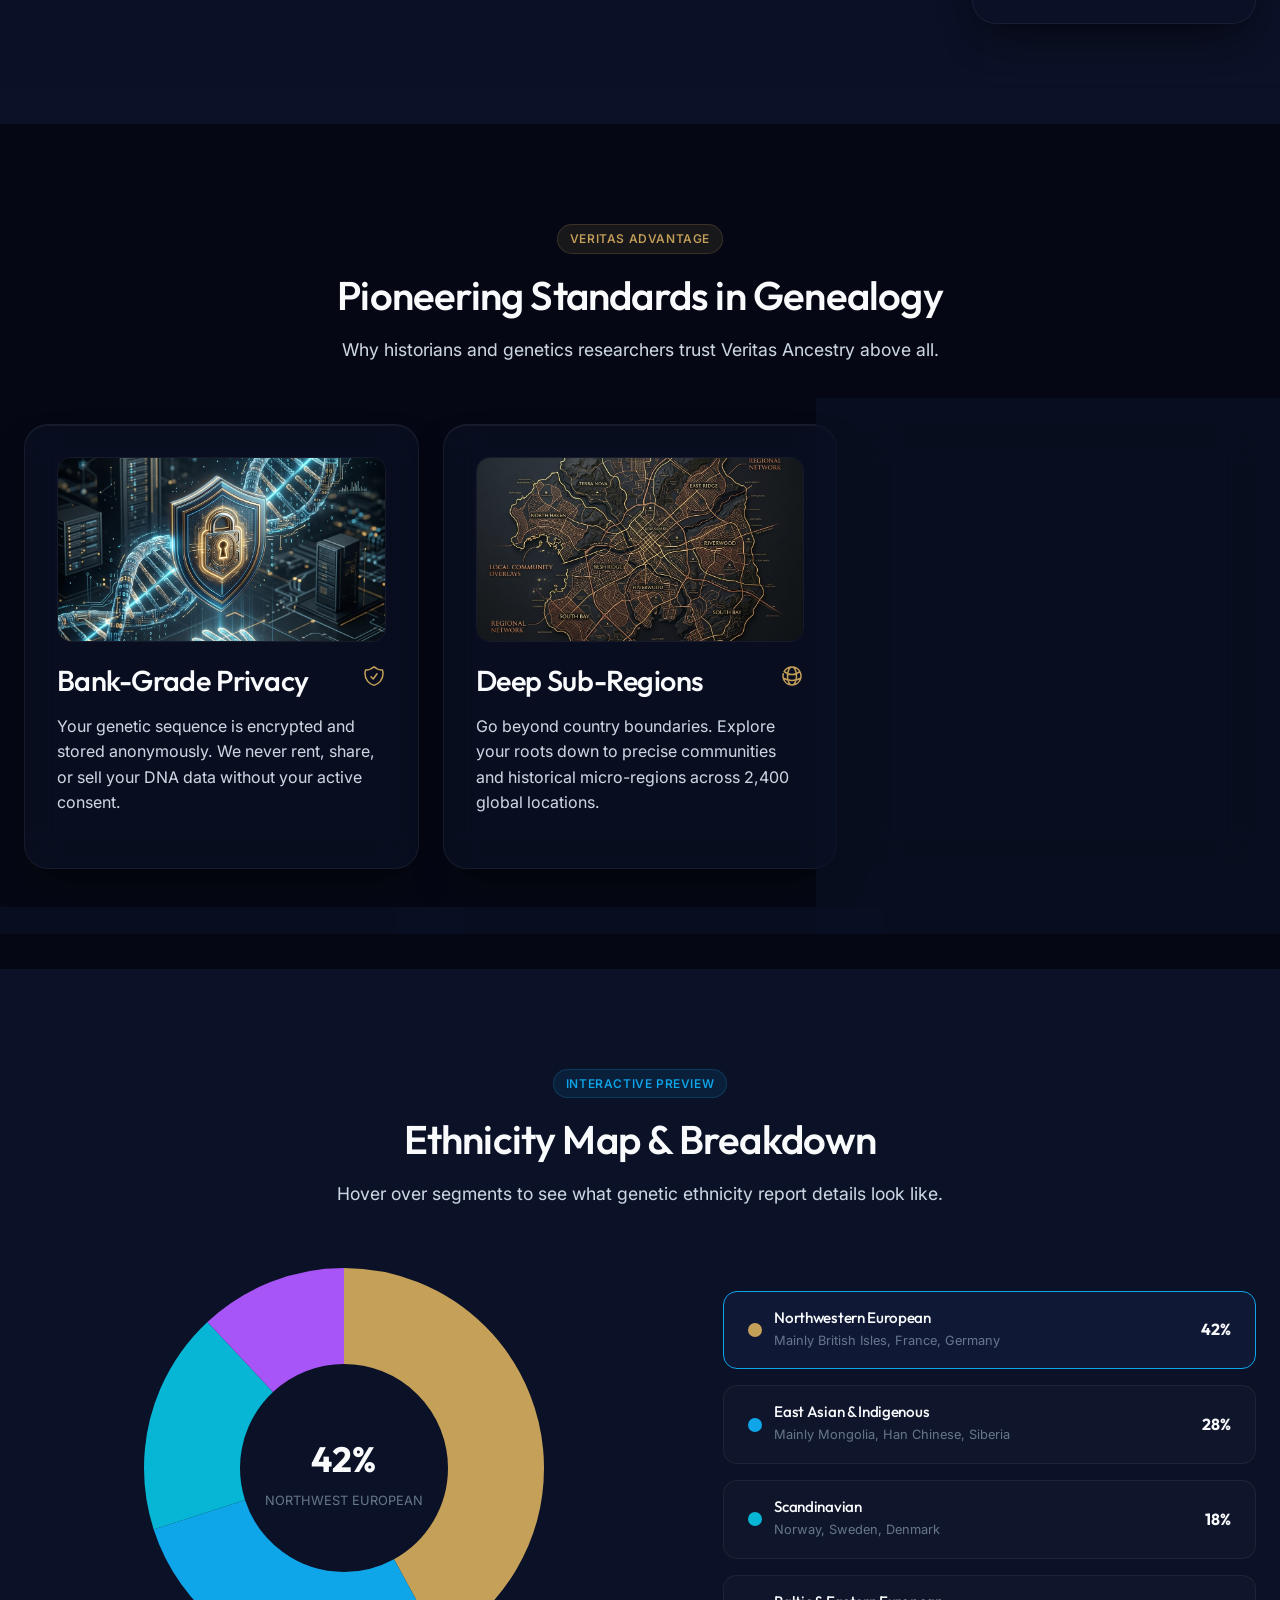
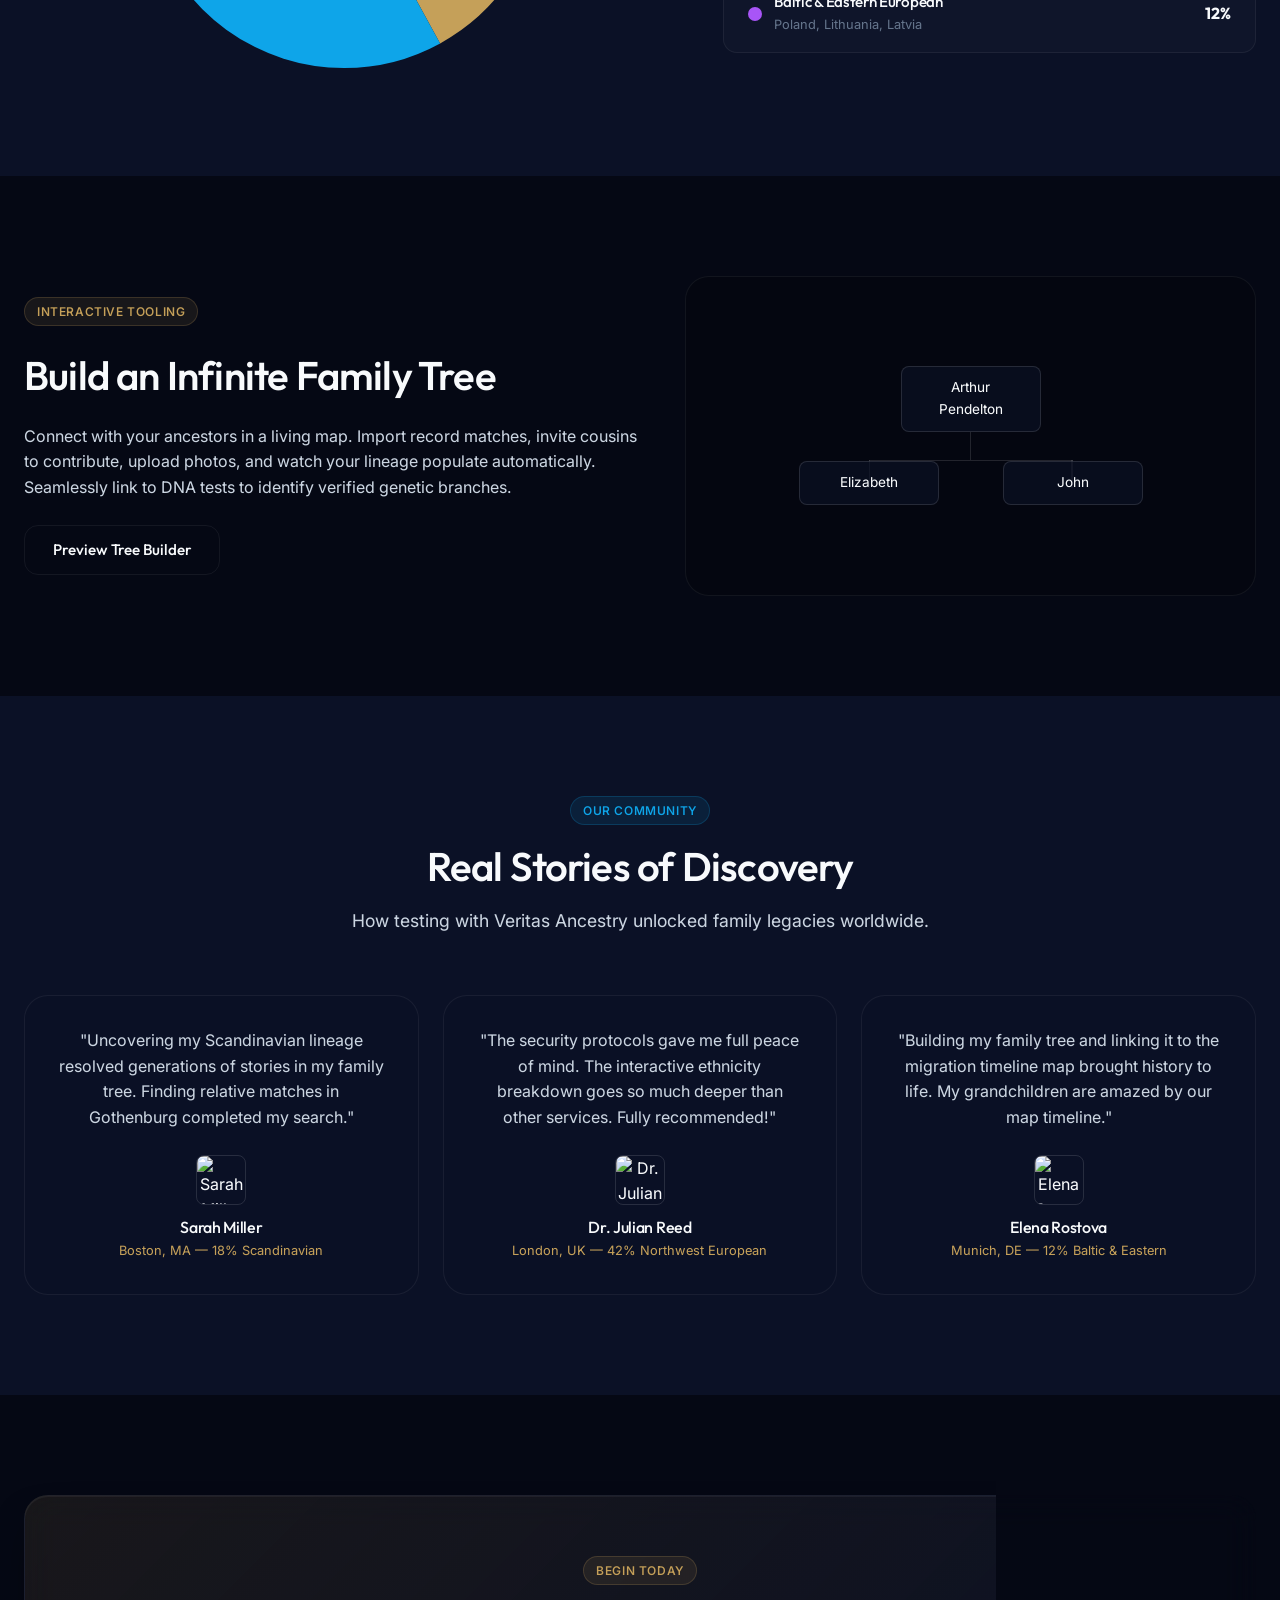
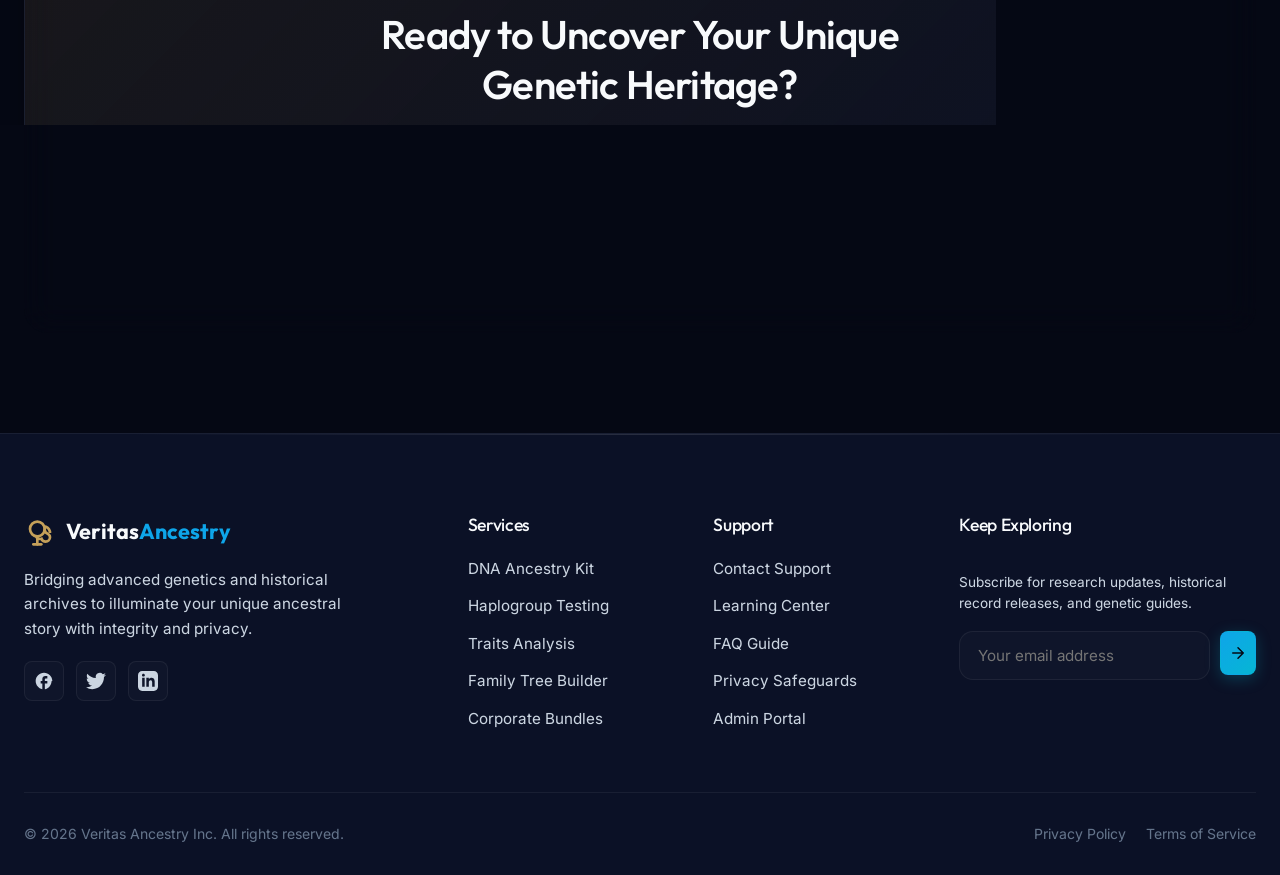
==== commit 5bb22437: "cd" ====
--- a/index.html
+++ b/index.html
@@ -2024,8 +2024,8 @@
       <!-- Floating controls for Auth pages -->
       <div style="position: absolute; top: 30px; right: 30px; display: flex; gap: 12px; z-index: 100;">
         <button class="btn btn-outline btn-icon theme-toggle-btn" aria-label="Toggle Theme Mode" style="border-radius: var(--radius-full); width: 40px; height: 40px; background: var(--bg-card); backdrop-filter: var(--glass-backdrop);">
-          <svg class="icon-theme" width="18" height="18" fill="currentColor" viewBox="0 0 24 24">
-            <path d="M12 3a9 9 0 109 9 9.75 9.75 0 00-.74-3.75 9 9 0 01-8.26-8.26A9.75 9.75 0 0012 3z"/>
+          <svg class="icon-theme" width="18" height="18" fill="none" stroke="currentColor" stroke-width="2" stroke-linecap="round" stroke-linejoin="round" viewBox="0 0 24 24">
+            <path d="M21 12.79A9 9 0 1 1 11.21 3 7 7 0 0 0 21 12.79z"></path>
           </svg>
         </button>
         <button class="btn btn-outline btn-icon rtl-toggle-btn" aria-label="Toggle RTL Mode" style="border-radius: var(--radius-full); width: 40px; height: 40px; background: var(--bg-card); backdrop-filter: var(--glass-backdrop);">
@@ -2090,8 +2090,8 @@
       <!-- Floating controls for Auth pages -->
       <div style="position: absolute; top: 30px; right: 30px; display: flex; gap: 12px; z-index: 100;">
         <button class="btn btn-outline btn-icon theme-toggle-btn" aria-label="Toggle Theme Mode" style="border-radius: var(--radius-full); width: 40px; height: 40px; background: var(--bg-card); backdrop-filter: var(--glass-backdrop);">
-          <svg class="icon-theme" width="18" height="18" fill="currentColor" viewBox="0 0 24 24">
-            <path d="M12 3a9 9 0 109 9 9.75 9.75 0 00-.74-3.75 9 9 0 01-8.26-8.26A9.75 9.75 0 0012 3z"/>
+          <svg class="icon-theme" width="18" height="18" fill="none" stroke="currentColor" stroke-width="2" stroke-linecap="round" stroke-linejoin="round" viewBox="0 0 24 24">
+            <path d="M21 12.79A9 9 0 1 1 11.21 3 7 7 0 0 0 21 12.79z"></path>
           </svg>
         </button>
         <button class="btn btn-outline btn-icon rtl-toggle-btn" aria-label="Toggle RTL Mode" style="border-radius: var(--radius-full); width: 40px; height: 40px; background: var(--bg-card); backdrop-filter: var(--glass-backdrop);">
@@ -2162,8 +2162,8 @@
       <!-- Floating controls for Auth pages -->
       <div style="position: absolute; top: 30px; right: 30px; display: flex; gap: 12px; z-index: 100;">
         <button class="btn btn-outline btn-icon theme-toggle-btn" aria-label="Toggle Theme Mode" style="border-radius: var(--radius-full); width: 40px; height: 40px; background: var(--bg-card); backdrop-filter: var(--glass-backdrop);">
-          <svg class="icon-theme" width="18" height="18" fill="currentColor" viewBox="0 0 24 24">
-            <path d="M12 3a9 9 0 109 9 9.75 9.75 0 00-.74-3.75 9 9 0 01-8.26-8.26A9.75 9.75 0 0012 3z"/>
+          <svg class="icon-theme" width="18" height="18" fill="none" stroke="currentColor" stroke-width="2" stroke-linecap="round" stroke-linejoin="round" viewBox="0 0 24 24">
+            <path d="M21 12.79A9 9 0 1 1 11.21 3 7 7 0 0 0 21 12.79z"></path>
           </svg>
         </button>
         <button class="btn btn-outline btn-icon rtl-toggle-btn" aria-label="Toggle RTL Mode" style="border-radius: var(--radius-full); width: 40px; height: 40px; background: var(--bg-card); backdrop-filter: var(--glass-backdrop);">
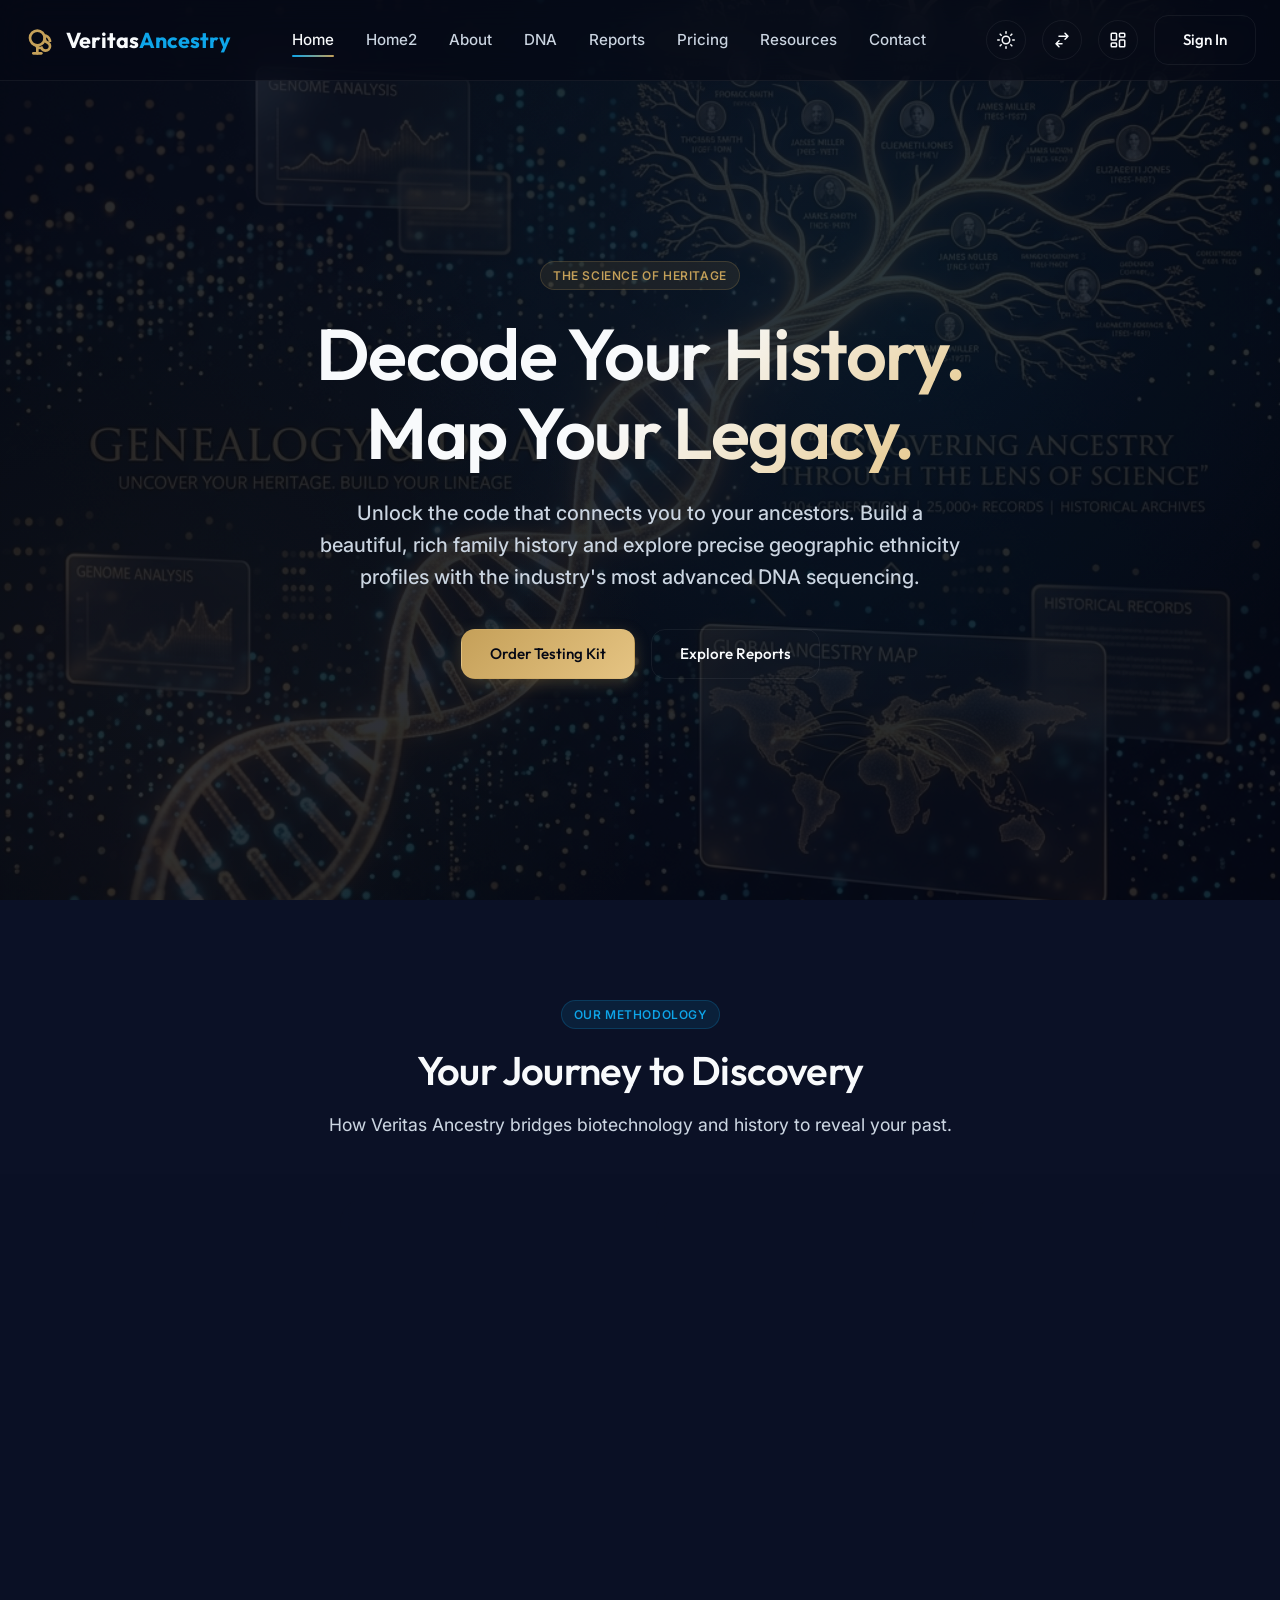
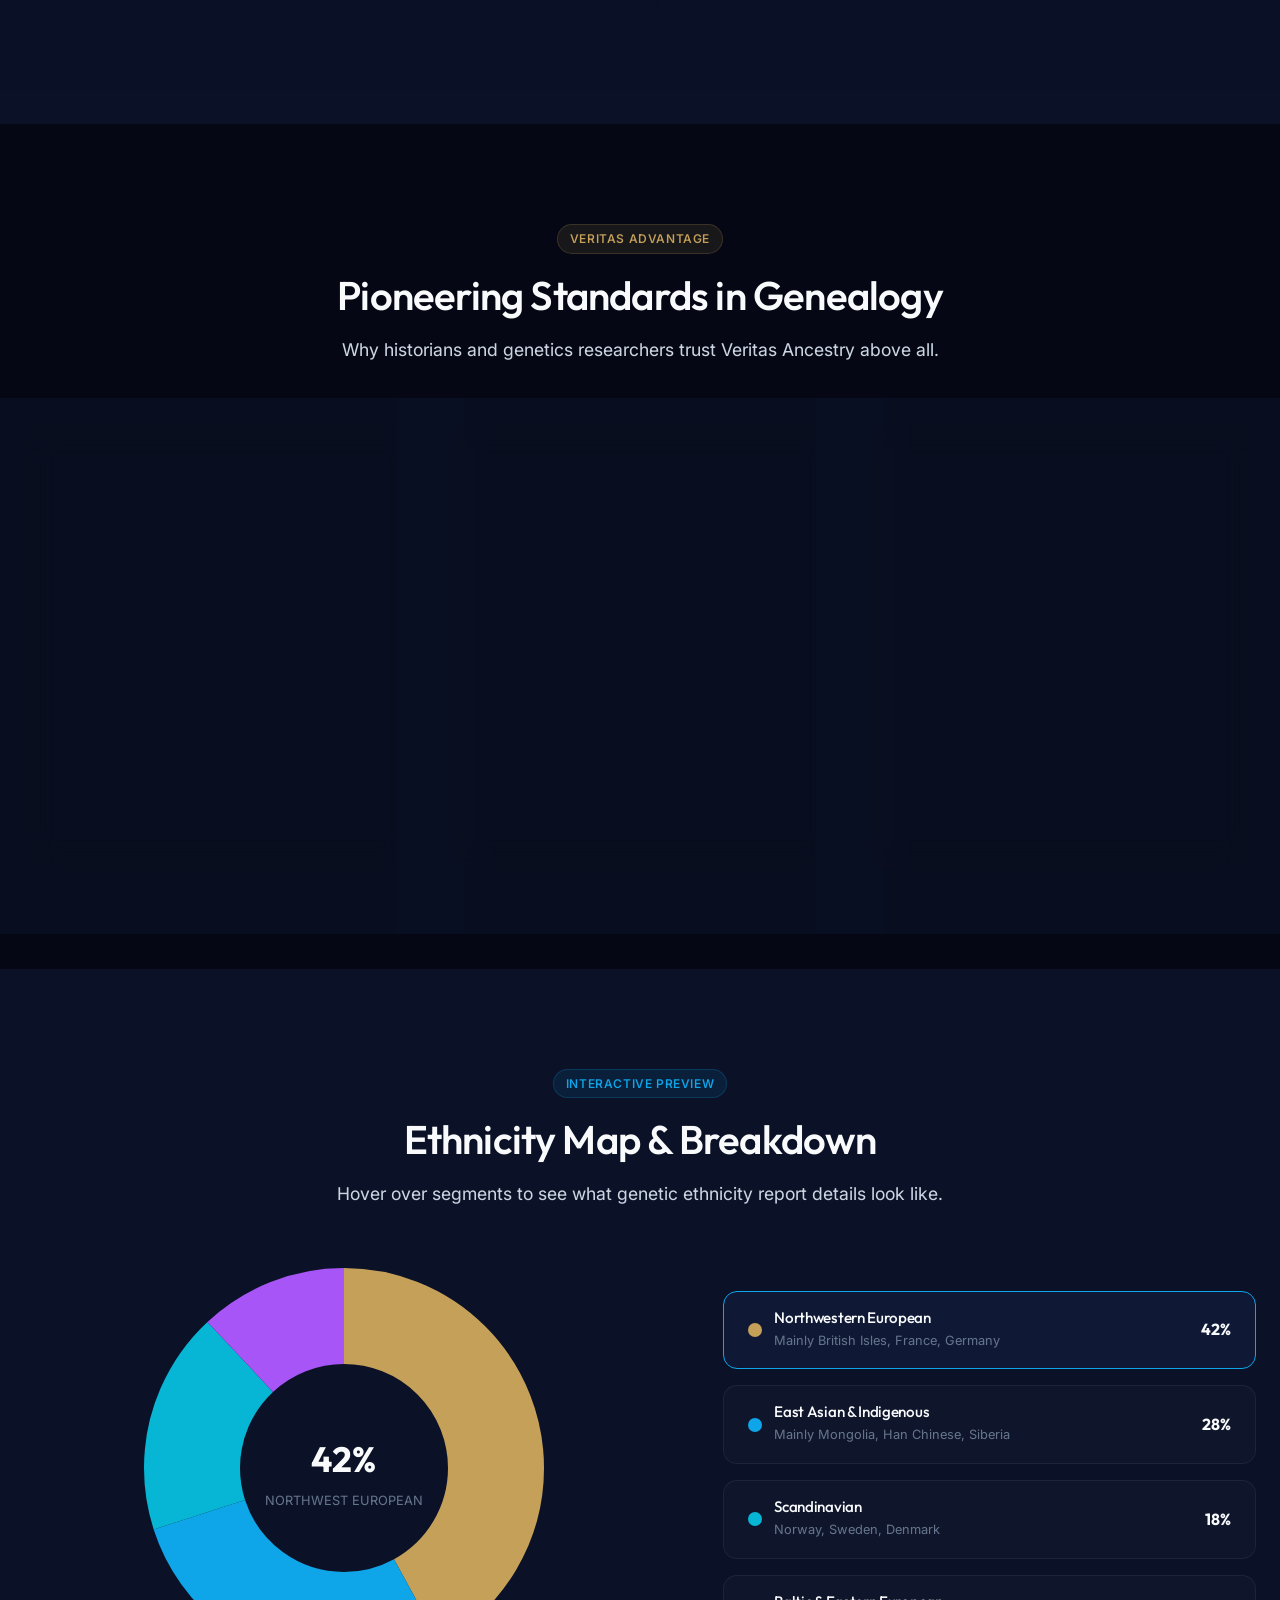
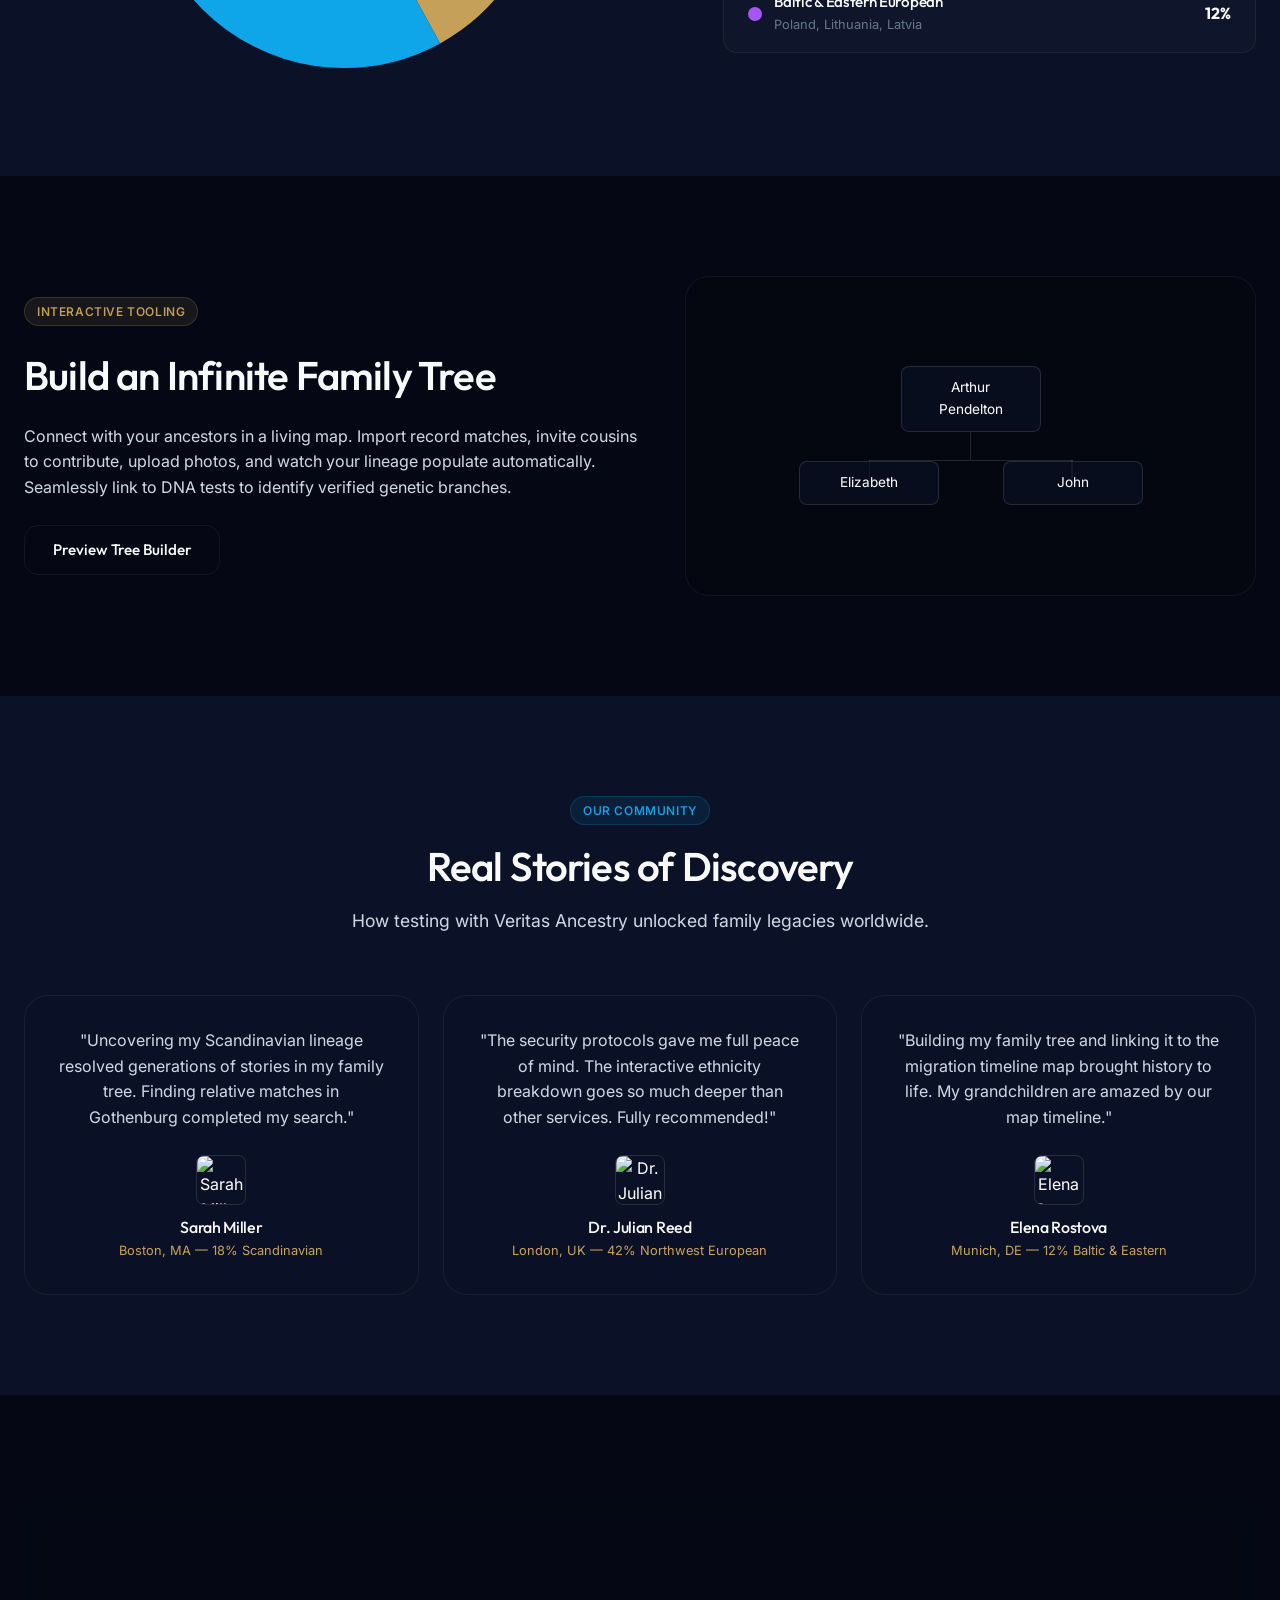
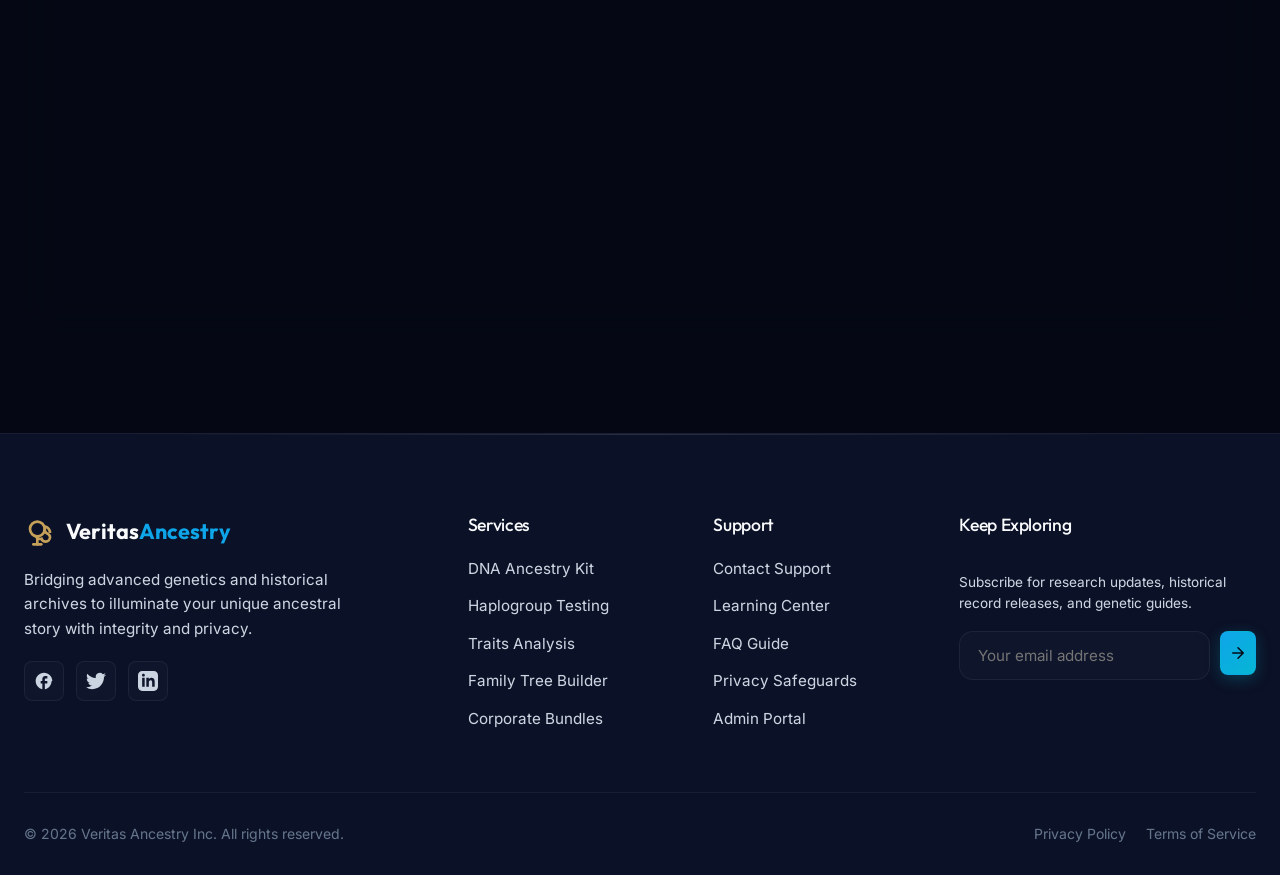
==== commit 4960e5be: "Add Google and Apple SVG brand logos to auth views" ====
--- a/index.html
+++ b/index.html
@@ -2074,8 +2074,21 @@
         <div class="divider">or continue with</div>
 
         <div class="auth-social">
-          <button class="btn btn-outline" onclick="alert('Google Auth Mock');">Google</button>
-          <button class="btn btn-outline" onclick="alert('Apple Auth Mock');">Apple</button>
+          <button class="btn btn-outline" style="display:inline-flex; align-items:center; justify-content:center;" onclick="alert('Google Auth Mock');">
+            <svg width="18" height="18" viewBox="0 0 24 24" style="margin-right: 8px;">
+              <path d="M22.56 12.25c0-.78-.07-1.53-.2-2.25H12v4.26h5.92c-.26 1.37-1.04 2.53-2.21 3.31v2.77h3.57c2.08-1.92 3.28-4.74 3.28-8.09z" fill="#4285F4" />
+              <path d="M12 23c2.97 0 5.46-.98 7.28-2.66l-3.57-2.77c-.98.66-2.23 1.06-3.71 1.06-2.86 0-5.29-1.93-6.16-4.53H2.18v2.84C3.99 20.53 7.7 23 12 23z" fill="#34A853" />
+              <path d="M5.84 14.09c-.22-.66-.35-1.36-.35-2.09s.13-1.43.35-2.09V7.06H2.18C1.43 8.55 1 10.22 1 12s.43 3.45 1.18 4.94l2.85-2.22.81-.63z" fill="#FBBC05" />
+              <path d="M12 5.38c1.62 0 3.06.56 4.21 1.64l3.15-3.15C17.45 2.09 14.97 1 12 1 7.7 1 3.99 3.47 2.18 7.06l3.66 2.84c.87-2.6 3.3-4.53 6.16-4.53z" fill="#EA4335" />
+            </svg>
+            Google
+          </button>
+          <button class="btn btn-outline" style="display:inline-flex; align-items:center; justify-content:center;" onclick="alert('Apple Auth Mock');">
+            <svg width="18" height="18" viewBox="0 0 24 24" fill="currentColor" style="margin-right: 8px;">
+              <path d="M18.71 19.5c-.83 1.24-1.71 2.45-3.05 2.47-1.34.03-1.77-.79-3.29-.79-1.53 0-2 .77-3.27.82-1.31.05-2.3-1.32-3.14-2.53C4.25 17 2.94 12.45 4.7 9.39c.87-1.52 2.43-2.48 4.12-2.51 1.28-.02 2.5.87 3.29.87.78 0 2.26-1.07 3.81-.91.65.03 2.47.26 3.64 1.98-.09.06-2.17 1.28-2.15 3.81.03 3.02 2.65 4.03 2.68 4.04-.03.07-.42 1.44-1.38 2.83M15.97 4.17c.66-.81 1.11-1.93.99-3.06-1 .04-2.2.67-2.92 1.49-.62.71-1.16 1.85-1.01 2.96 1.12.09 2.25-.56 2.94-1.39z"/>
+            </svg>
+            Apple
+          </button>
         </div>
 
         <p style="text-align: center; font-size: 0.85rem; color: var(--text-muted); margin-top: 24px;">Don't have an
@@ -2146,8 +2159,21 @@
         <div class="divider">or continue with</div>
 
         <div class="auth-social">
-          <button class="btn btn-outline" onclick="alert('Google Auth Mock');">Google</button>
-          <button class="btn btn-outline" onclick="alert('Apple Auth Mock');">Apple</button>
+          <button class="btn btn-outline" style="display:inline-flex; align-items:center; justify-content:center;" onclick="alert('Google Auth Mock');">
+            <svg width="18" height="18" viewBox="0 0 24 24" style="margin-right: 8px;">
+              <path d="M22.56 12.25c0-.78-.07-1.53-.2-2.25H12v4.26h5.92c-.26 1.37-1.04 2.53-2.21 3.31v2.77h3.57c2.08-1.92 3.28-4.74 3.28-8.09z" fill="#4285F4" />
+              <path d="M12 23c2.97 0 5.46-.98 7.28-2.66l-3.57-2.77c-.98.66-2.23 1.06-3.71 1.06-2.86 0-5.29-1.93-6.16-4.53H2.18v2.84C3.99 20.53 7.7 23 12 23z" fill="#34A853" />
+              <path d="M5.84 14.09c-.22-.66-.35-1.36-.35-2.09s.13-1.43.35-2.09V7.06H2.18C1.43 8.55 1 10.22 1 12s.43 3.45 1.18 4.94l2.85-2.22.81-.63z" fill="#FBBC05" />
+              <path d="M12 5.38c1.62 0 3.06.56 4.21 1.64l3.15-3.15C17.45 2.09 14.97 1 12 1 7.7 1 3.99 3.47 2.18 7.06l3.66 2.84c.87-2.6 3.3-4.53 6.16-4.53z" fill="#EA4335" />
+            </svg>
+            Google
+          </button>
+          <button class="btn btn-outline" style="display:inline-flex; align-items:center; justify-content:center;" onclick="alert('Apple Auth Mock');">
+            <svg width="18" height="18" viewBox="0 0 24 24" fill="currentColor" style="margin-right: 8px;">
+              <path d="M18.71 19.5c-.83 1.24-1.71 2.45-3.05 2.47-1.34.03-1.77-.79-3.29-.79-1.53 0-2 .77-3.27.82-1.31.05-2.3-1.32-3.14-2.53C4.25 17 2.94 12.45 4.7 9.39c.87-1.52 2.43-2.48 4.12-2.51 1.28-.02 2.5.87 3.29.87.78 0 2.26-1.07 3.81-.91.65.03 2.47.26 3.64 1.98-.09.06-2.17 1.28-2.15 3.81.03 3.02 2.65 4.03 2.68 4.04-.03.07-.42 1.44-1.38 2.83M15.97 4.17c.66-.81 1.11-1.93.99-3.06-1 .04-2.2.67-2.92 1.49-.62.71-1.16 1.85-1.01 2.96 1.12.09 2.25-.56 2.94-1.39z"/>
+            </svg>
+            Apple
+          </button>
         </div>
 
         <p style="text-align: center; font-size: 0.85rem; color: var(--text-muted); margin-top: 24px;">Already have an
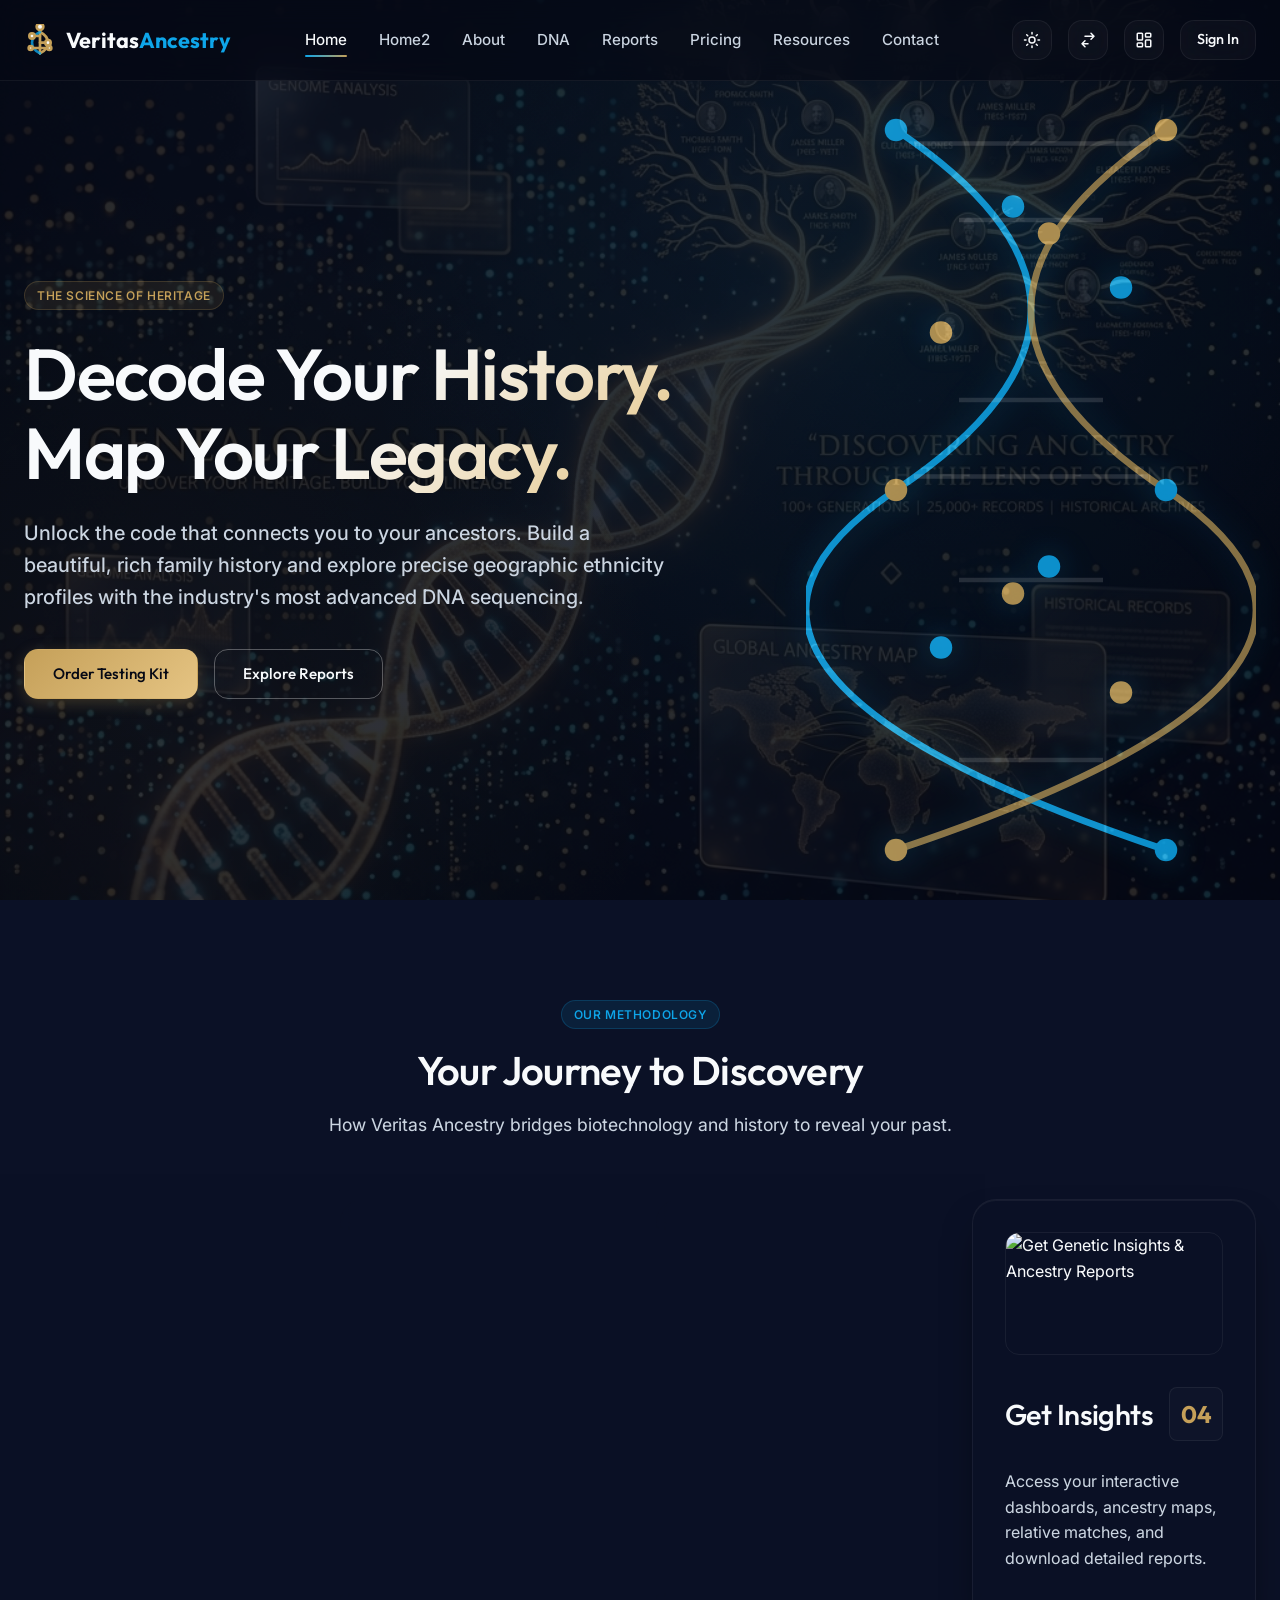
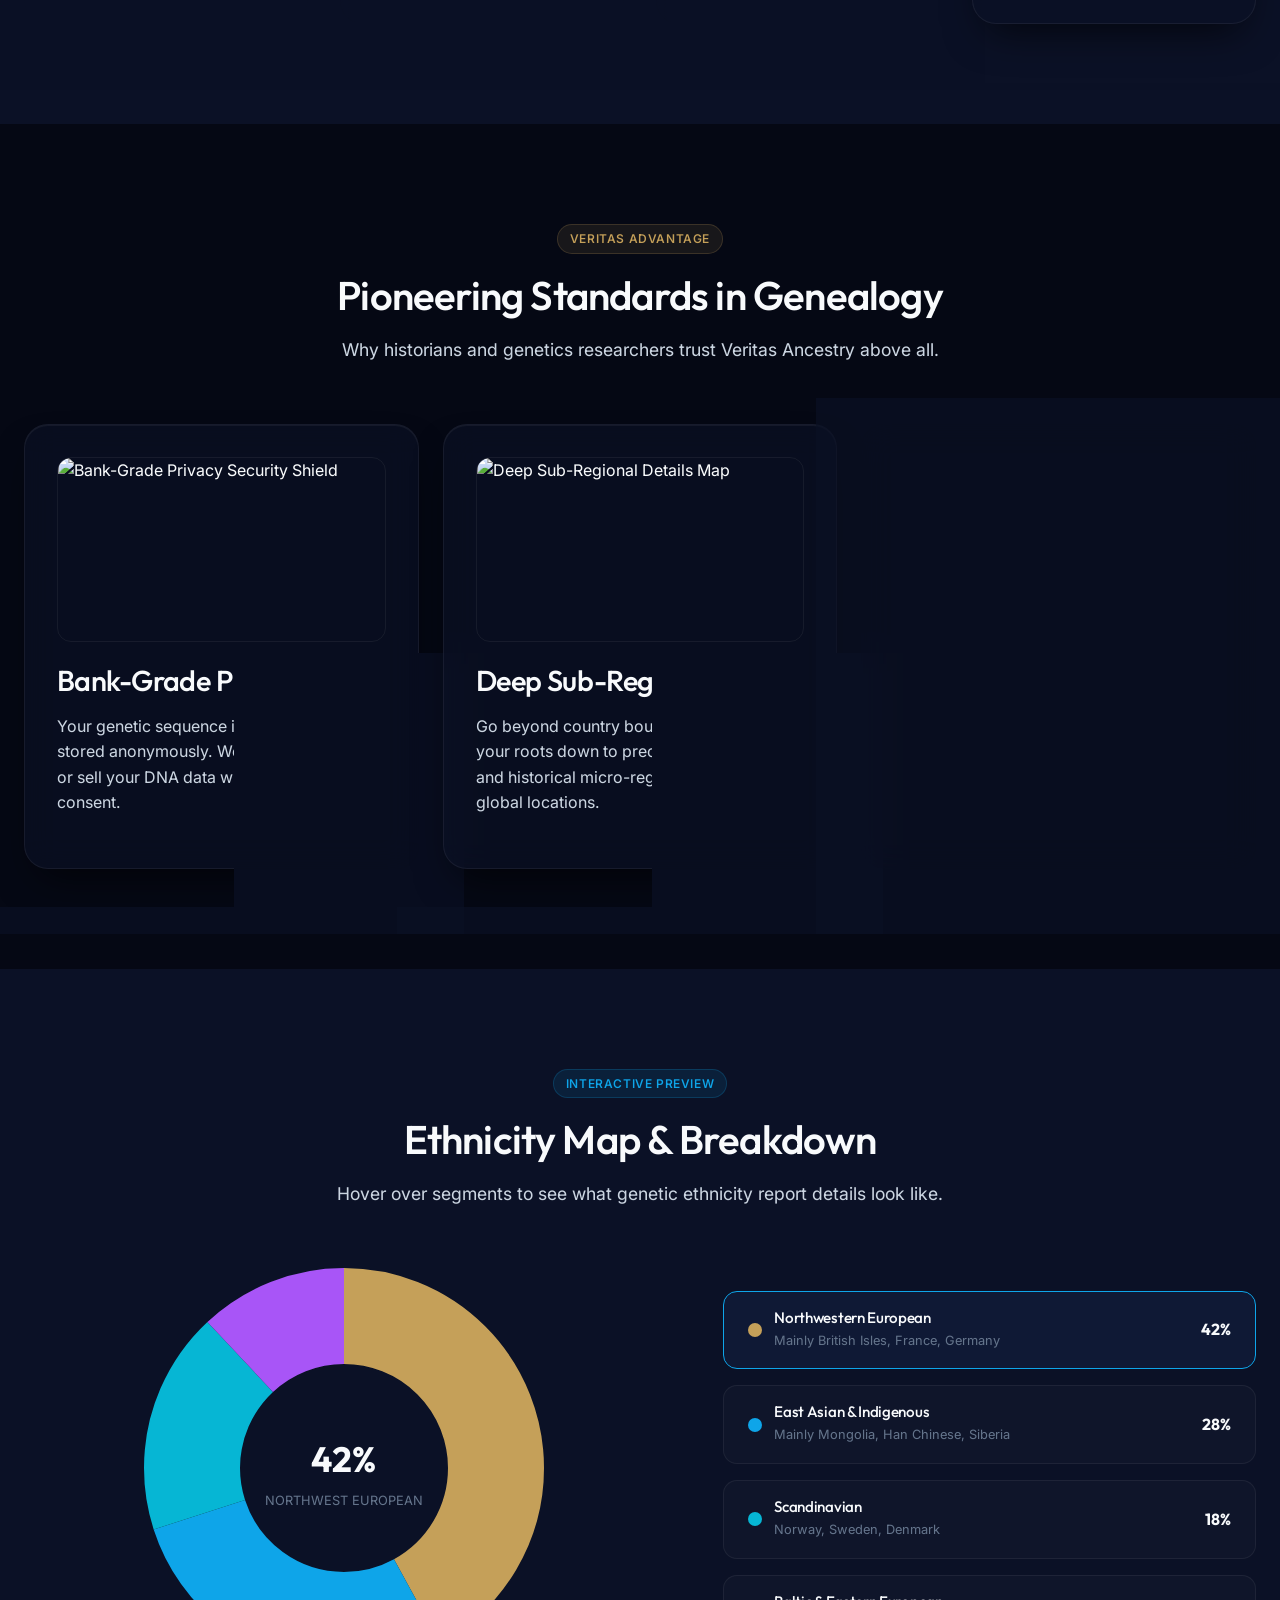
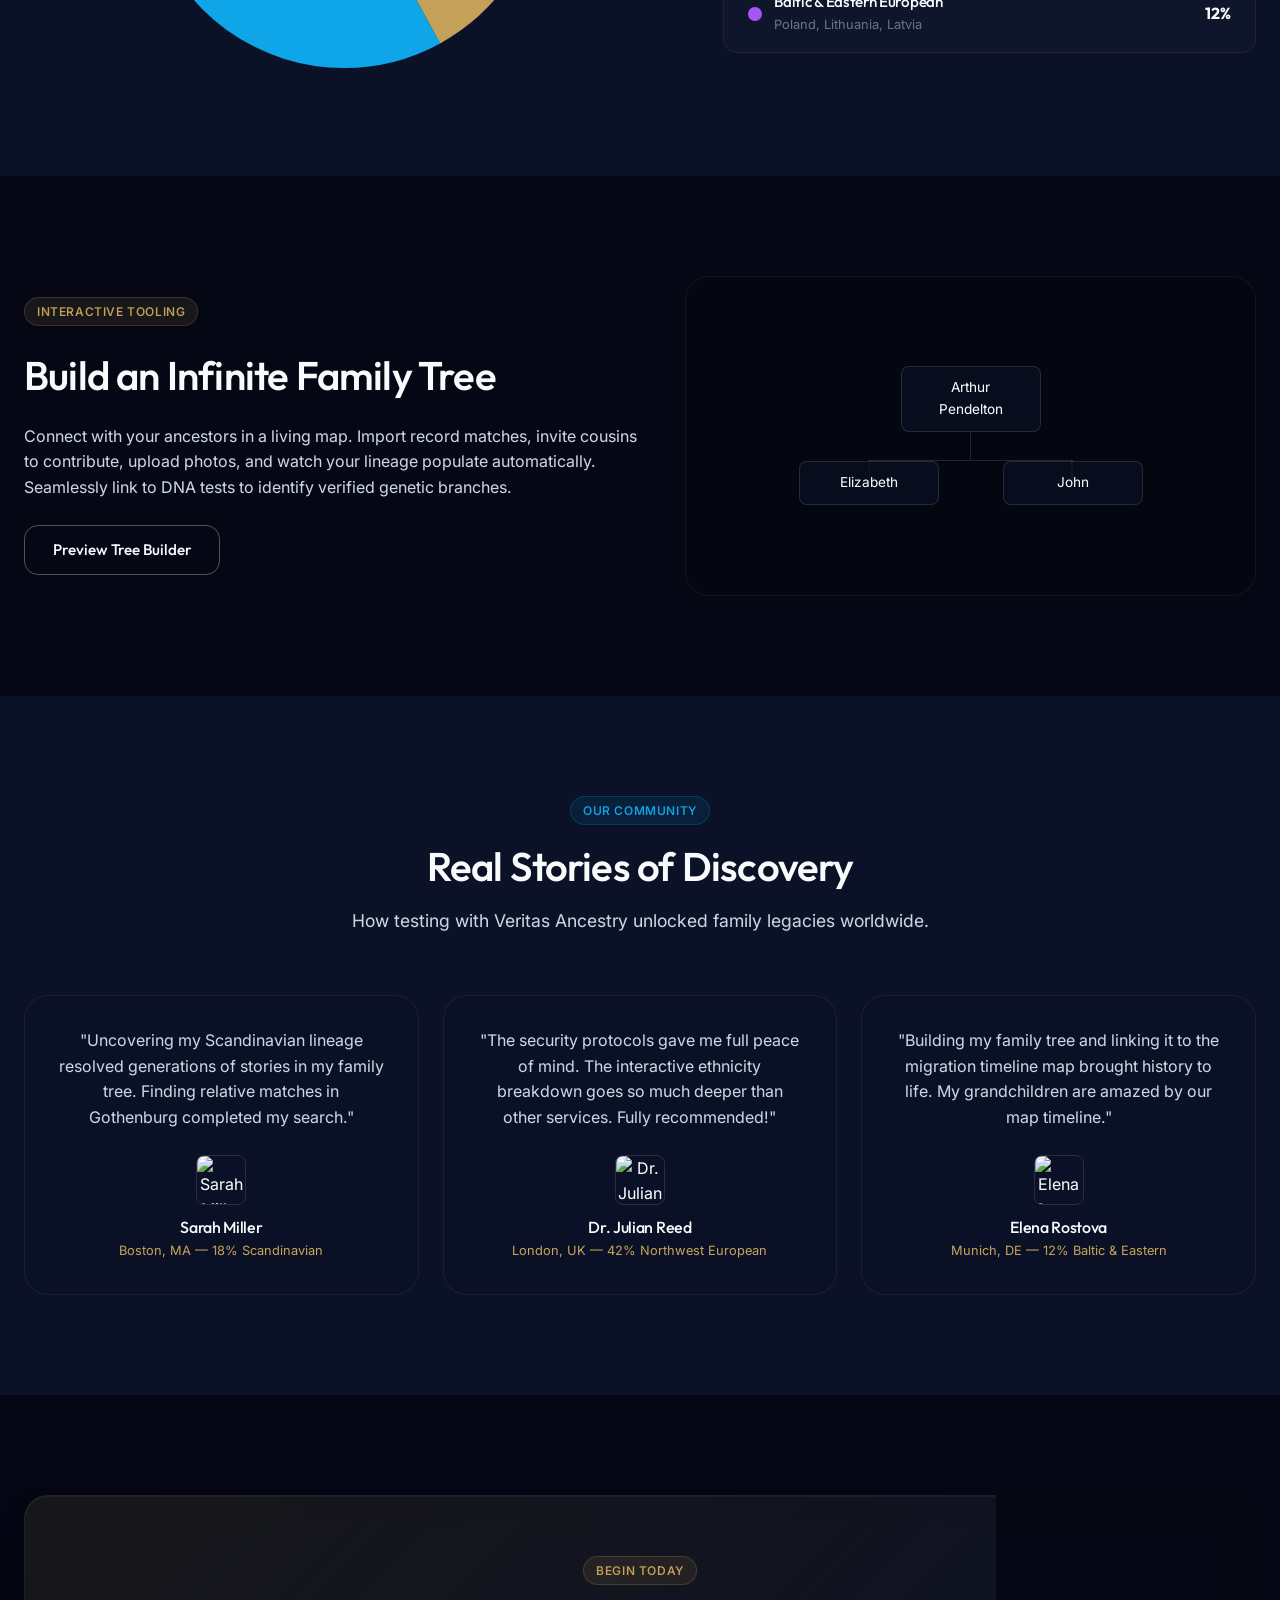
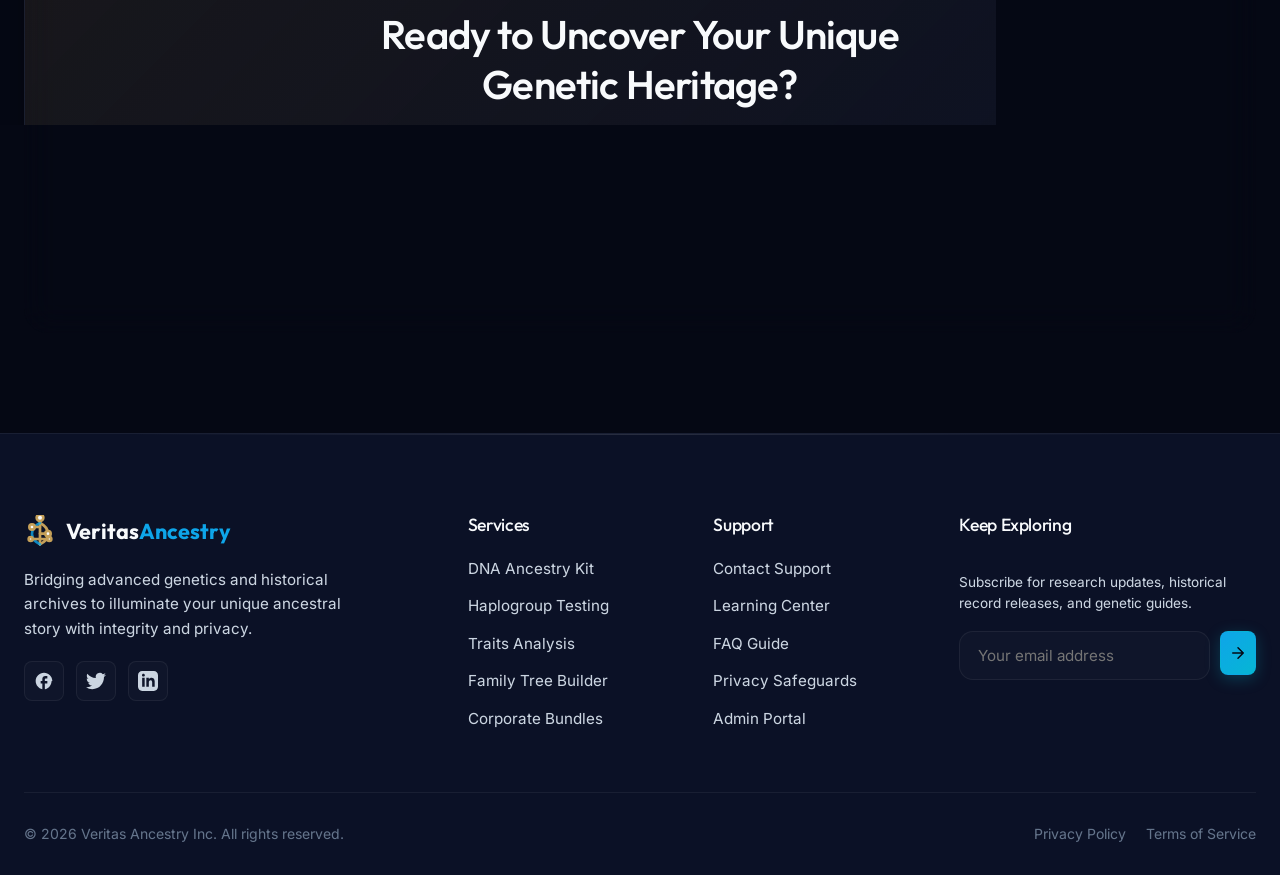
==== commit fe9749cb: "DD" ====
--- a/index.html
+++ b/index.html
@@ -19,11 +19,12 @@
   <style>
     /* Public-specific layouts */
     .hero-section {
-      min-height: 100vh;
+      height: 100vh;
+      box-sizing: border-box;
       display: flex;
       align-items: center;
-      padding-top: 120px;
-      padding-bottom: 80px;
+      padding-top: 80px; /* Offset for fixed header */
+      padding-bottom: 0;
       background: radial-gradient(circle at 70% 30%, rgba(14, 165, 233, 0.08), transparent 50%),
         radial-gradient(circle at 10% 80%, rgba(197, 160, 89, 0.05), transparent 40%),
         var(--bg-darkest);
@@ -139,8 +140,10 @@
       .journey-grid {
         grid-template-columns: repeat(2, 1fr);
       }
+
       .hero-section {
         min-height: auto;
+        height: auto !important;
         padding-top: 100px;
         padding-bottom: 60px;
       }
@@ -150,14 +153,17 @@
       .journey-grid {
         grid-template-columns: 1fr;
       }
+
       .tree-node-demo {
         width: 100px !important;
         font-size: 0.75rem !important;
         padding: 8px 4px !important;
       }
+
       .tree-connector-horizontal {
         width: 130px !important;
       }
+
       #node-child-row {
         gap: 30px !important;
       }
@@ -464,9 +470,9 @@
     }
 
     .auth-social {
-      display: grid;
-      grid-template-columns: repeat(2, 1fr);
-      gap: 12px;
+      display: flex;
+      justify-content: center;
+      gap: 16px;
       margin-bottom: 24px;
     }
 
@@ -591,19 +597,23 @@
     .hero-container-split {
       text-align: left;
     }
+
     .hero-container-split .hero-buttons {
       justify-content: flex-start;
     }
+
     @media (max-width: 991px) {
       .hero-container-split {
         text-align: center;
         flex-direction: column !important;
         justify-content: center;
       }
+
       .hero-container-split .hero-content {
         align-items: center;
         margin: 0 auto;
       }
+
       .hero-container-split .hero-buttons {
         justify-content: center;
       }
@@ -618,13 +628,23 @@
     <div class="container nav-container">
       <!-- Logo -->
       <a href="#/" class="logo">
-        <svg class="logo-symbol" viewBox="0 0 24 24" fill="none" stroke="currentColor" stroke-width="2">
-          <path
-            d="M4.5 10.5C4.5 7.46243 6.96243 5 10 5C13.0376 5 15.5 7.46243 15.5 10.5C15.5 12.3551 14.5824 14.0042 13.1818 15.0064C12.2858 15.6475 11.2057 16 10 16C6.96243 16 4.5 13.5376 4.5 10.5Z" />
-          <path
-            d="M19.5 13.5C19.5 11.3934 18.2325 9.58242 16.4252 8.79093C15.8646 9.30939 15.5 10.0381 15.5 10.8462C15.5 12.3001 16.4172 13.5413 17.7029 14.0322C18.7758 14.4428 19.5 15.4851 19.5 16.7143C19.5 18.529 18.029 20 16.2143 20C14.7896 20 13.5758 19.0945 13.1311 17.8227C12.7876 17.9372 12.4173 18 12.0303 18C10.7483 18 9.61057 17.3197 8.98379 16.3056" />
-          <path d="M10 16V22" stroke-linecap="round" />
-          <path d="M7 22H13" stroke-linecap="round" />
+        <svg class="logo-symbol" viewBox="0 0 24 24" fill="none" stroke="currentColor" stroke-width="2"
+          stroke-linecap="round" stroke-linejoin="round">
+          <!-- Central Trunk -->
+          <path d="M12 2v20" stroke-width="2" />
+          <!-- DNA Helix curving left and right -->
+          <path d="M12 6c4 2 6 5 6 8s-2 6-6 8" stroke="var(--accent-gold)" stroke-width="2" />
+          <path d="M12 6c-4 2-6 5-6 8s2 6 6 8" stroke="var(--accent-teal)" stroke-width="2" opacity="0.8" />
+          <!-- Branching Connection Nodes -->
+          <line x1="12" y1="9" x2="6" y2="9" />
+          <line x1="12" y1="14" x2="18" y2="14" />
+          <line x1="12" y1="18" x2="5" y2="18" />
+          <line x1="12" y1="18" x2="19" y2="18" />
+          <circle cx="6" cy="9" r="2" fill="currentColor" />
+          <circle cx="18" cy="14" r="2" fill="currentColor" />
+          <circle cx="5" cy="18" r="1.5" fill="currentColor" />
+          <circle cx="19" cy="18" r="1.5" fill="currentColor" />
+          <circle cx="12" cy="2" r="2.5" fill="currentColor" />
         </svg>
         <span>Veritas<span class="logo-text-accent">Ancestry</span></span>
       </a>
@@ -646,31 +666,50 @@
       <!-- Desktop CTA & Toggles -->
       <div class="nav-actions">
         <!-- Theme Toggle -->
-        <button class="btn btn-outline btn-icon theme-toggle-btn" id="theme-toggle-btn" aria-label="Toggle Theme Mode"
-          style="border-radius: var(--radius-full); width: 40px; height: 40px;">
-          <svg class="icon-theme" width="18" height="18" fill="currentColor" viewBox="0 0 24 24">
-            <path d="M12 3a9 9 0 109 9 9.75 9.75 0 00-.74-3.75 9 9 0 01-8.26-8.26A9.75 9.75 0 0012 3z" />
+        <button class="header-btn header-btn-icon theme-toggle-btn" id="theme-toggle-btn"
+          aria-label="Toggle Theme Mode">
+          <svg class="icon-theme" width="18" height="18" fill="none" stroke="currentColor" stroke-width="2"
+            stroke-linecap="round" stroke-linejoin="round" viewBox="0 0 24 24">
+            <circle cx="12" cy="12" r="4"></circle>
+            <path
+              d="M12 2v2M12 20v2M4.93 4.93l1.41 1.41M17.66 17.66l1.41 1.41M2 12h2M20 12h2M6.34 17.66l-1.41 1.41M19.07 4.93l-1.41 1.41">
+            </path>
           </svg>
         </button>
         <!-- RTL Toggle -->
-        <button class="btn btn-outline btn-icon rtl-toggle-btn" id="rtl-toggle-btn" aria-label="Toggle RTL Mode"
-          style="border-radius: var(--radius-full); width: 40px; height: 40px;">
+        <button class="header-btn header-btn-icon rtl-toggle-btn" id="rtl-toggle-btn" aria-label="Toggle RTL Mode">
           <svg width="18" height="18" fill="none" stroke="currentColor" stroke-width="2" viewBox="0 0 24 24">
             <path stroke-linecap="round" stroke-linejoin="round"
               d="M8 7h12m0 0l-4-4m4 4l-4 4m-4 6H4m0 0l4 4m-4-4l4-4" />
           </svg>
         </button>
-        <!-- Dashboard Shortcut -->
-        <a href="dashboard.html#/overview" class="btn btn-outline btn-icon" aria-label="Open Dashboard"
-          style="border-radius: var(--radius-full); width: 40px; height: 40px;" title="Customer Dashboard">
-          <svg width="18" height="18" fill="none" stroke="currentColor" stroke-width="2" viewBox="0 0 24 24">
-            <rect x="3" y="3" width="7" height="9" rx="1" />
-            <rect x="14" y="3" width="7" height="5" rx="1" />
-            <rect x="14" y="12" width="7" height="9" rx="1" />
-            <rect x="3" y="16" width="7" height="5" rx="1" />
-          </svg>
-        </a>
-        <a href="#/login" class="btn btn-outline">Sign In</a>
+        <!-- Dashboard Dropdown Shortcut -->
+        <div class="dropdown-wrapper" style="position: relative; display: inline-block;">
+          <button class="header-btn header-btn-icon" id="dashboard-dropdown-btn" aria-label="Dashboards Menu" title="View Dashboards" style="cursor: pointer;" onclick="event.stopPropagation(); document.getElementById('dashboard-dropdown-menu').style.display = document.getElementById('dashboard-dropdown-menu').style.display === 'block' ? 'none' : 'block';">
+            <svg width="18" height="18" fill="none" stroke="currentColor" stroke-width="2" viewBox="0 0 24 24">
+              <rect x="3" y="3" width="7" height="9" rx="1" />
+              <rect x="14" y="3" width="7" height="5" rx="1" />
+              <rect x="14" y="12" width="7" height="9" rx="1" />
+              <rect x="3" y="16" width="7" height="5" rx="1" />
+            </svg>
+          </button>
+          <div class="dropdown-menu" id="dashboard-dropdown-menu" style="display: none; position: absolute; top: 100%; right: 0; margin-top: 10px; background: var(--bg-card); backdrop-filter: var(--glass-backdrop); border: 1px solid var(--border-glass); border-radius: var(--radius-md); box-shadow: var(--shadow-premium); min-width: 180px; z-index: 1000; overflow: hidden;">
+            <a href="dashboard.html#/overview" style="display: flex; align-items: center; gap: 10px; padding: 12px 16px; color: var(--text-primary); font-size: 0.85rem; text-decoration: none; border-bottom: 1px solid var(--border-glass); transition: background 0.2s;" onmouseover="this.style.background='rgba(255,255,255,0.05)'" onmouseout="this.style.background='transparent'">
+              <svg width="16" height="16" fill="none" stroke="var(--accent-teal)" stroke-width="2" viewBox="0 0 24 24">
+                <path stroke-linecap="round" stroke-linejoin="round" d="M15.75 6a3.75 3.75 0 11-7.5 0 3.75 3.75 0 017.5 0zM4.501 20.118a7.5 7.5 0 0114.998 0A17.933 17.933 0 0112 21.75c-2.676 0-5.216-.584-7.499-1.632z"/>
+              </svg>
+              Customer Space
+            </a>
+            <a href="admin.html" style="display: flex; align-items: center; gap: 10px; padding: 12px 16px; color: var(--accent-gold); font-size: 0.85rem; text-decoration: none; transition: background 0.2s;" onmouseover="this.style.background='rgba(197,160,89,0.08)'" onmouseout="this.style.background='transparent'">
+              <svg width="16" height="16" fill="none" stroke="var(--accent-gold)" stroke-width="2" viewBox="0 0 24 24">
+                <path stroke-linecap="round" stroke-linejoin="round" d="M10.325 4.317c.426-1.756 2.924-1.756 3.35 0a1.724 1.724 0 002.573 1.066c1.543-.94 3.31.826 2.37 2.37a1.724 1.724 0 001.065 2.572c1.756.426 1.756 2.924 0 3.35a1.724 1.724 0 00-1.066 2.573c.94 1.543-.826 3.31-2.37 2.37a1.724 1.724 0 00-2.572 1.065c-.426 1.756-2.924 1.756-3.35 0a1.724 1.724 0 00-2.573-1.066c-1.543.94-3.31-.826-2.37-2.37a1.724 1.724 0 00-1.065-2.572c-1.756-.426-1.756-2.924 0-3.35a1.724 1.724 0 001.066-2.573c-.94-1.543.826-3.31 2.37-2.37.996.608 2.296.07 2.572-1.065z" />
+                <path stroke-linecap="round" stroke-linejoin="round" d="M15 12a3 3 0 11-6 0 3 3 0 016 0z" />
+              </svg>
+              Admin Portal
+            </a>
+          </div>
+        </div>
+        <a href="#/login" class="header-btn header-btn-text">Sign In</a>
 
         <!-- Hamburger Button -->
         <button class="hamburger" id="menu-toggle" aria-label="Toggle navigation menu">
@@ -697,16 +736,19 @@
     <div class="mobile-actions">
       <div style="display:flex; gap:12px; margin-bottom:16px;">
         <button class="btn btn-outline theme-toggle-btn" id="theme-toggle-btn-mobile"
-          style="flex:1; height:44px; border-radius:var(--radius-md); display:flex; align-items:center; justify-content:center; gap:8px;" aria-label="Theme Toggle">
+          style="flex:1; height:44px; border-radius:var(--radius-md); display:flex; align-items:center; justify-content:center; gap:8px;"
+          aria-label="Theme Toggle">
           <svg class="icon-theme" width="16" height="16" fill="currentColor" viewBox="0 0 24 24">
             <path d="M12 3a9 9 0 109 9 9.75 9.75 0 00-.74-3.75 9 9 0 01-8.26-8.26A9.75 9.75 0 0012 3z" />
           </svg>
           <span>Theme</span>
         </button>
         <button class="btn btn-outline rtl-toggle-btn" id="rtl-toggle-btn-mobile"
-          style="flex:1; height:44px; border-radius:var(--radius-md); display:flex; align-items:center; justify-content:center; gap:8px;" aria-label="RTL Toggle">
+          style="flex:1; height:44px; border-radius:var(--radius-md); display:flex; align-items:center; justify-content:center; gap:8px;"
+          aria-label="RTL Toggle">
           <svg width="16" height="16" fill="none" stroke="currentColor" stroke-width="2" viewBox="0 0 24 24">
-            <path stroke-linecap="round" stroke-linejoin="round" d="M8 7h12m0 0l-4-4m4 4l-4 4m-4 6H4m0 0l4 4m-4-4l4-4" />
+            <path stroke-linecap="round" stroke-linejoin="round"
+              d="M8 7h12m0 0l-4-4m4 4l-4 4m-4 6H4m0 0l4 4m-4-4l4-4" />
           </svg>
           <span>RTL</span>
         </button>
@@ -721,6 +763,14 @@
         </svg>
         Customer Dashboard
       </a>
+      <a href="admin.html" class="btn btn-outline"
+        style="width: 100%; margin-bottom: 12px; display: flex; align-items: center; justify-content: center; gap: 8px; color: var(--accent-gold); border-color: rgba(197, 160, 89, 0.3);">
+        <svg width="16" height="16" fill="none" stroke="currentColor" stroke-width="2" viewBox="0 0 24 24">
+          <path stroke-linecap="round" stroke-linejoin="round" d="M10.325 4.317c.426-1.756 2.924-1.756 3.35 0a1.724 1.724 0 002.573 1.066c1.543-.94 3.31.826 2.37 2.37a1.724 1.724 0 001.065 2.572c1.756.426 1.756 2.924 0 3.35a1.724 1.724 0 00-1.066 2.573c.94 1.543-.826 3.31-2.37 2.37a1.724 1.724 0 00-2.572 1.065c-.426 1.756-2.924 1.756-3.35 0a1.724 1.724 0 00-2.573-1.066c-1.543.94-3.31-.826-2.37-2.37a1.724 1.724 0 00-1.065-2.572c-1.756-.426-1.756-2.924 0-3.35a1.724 1.724 0 001.066-2.573c-.94-1.543.826-3.31 2.37-2.37.996.608 2.296.07 2.572-1.065z" />
+          <path stroke-linecap="round" stroke-linejoin="round" d="M15 12a3 3 0 11-6 0 3 3 0 016 0z" />
+        </svg>
+        Admin Portal
+      </a>
       <a href="#/login" class="btn btn-outline" style="width: 100%;">Sign In</a>
 
     </div>
@@ -735,13 +785,23 @@
       <div class="footer-grid">
         <div class="footer-brand">
           <a href="#/" class="logo">
-            <svg class="logo-symbol" viewBox="0 0 24 24" fill="none" stroke="currentColor" stroke-width="2">
-              <path
-                d="M4.5 10.5C4.5 7.46243 6.96243 5 10 5C13.0376 5 15.5 7.46243 15.5 10.5C15.5 12.3551 14.5824 14.0042 13.1818 15.0064C12.2858 15.6475 11.2057 16 10 16C6.96243 16 4.5 13.5376 4.5 10.5Z" />
-              <path
-                d="M19.5 13.5C19.5 11.3934 18.2325 9.58242 16.4252 8.79093C15.8646 9.30939 15.5 10.0381 15.5 10.8462C15.5 12.3001 16.4172 13.5413 17.7029 14.0322C18.7758 14.4428 19.5 15.4851 19.5 16.7143C19.5 18.529 18.029 20 16.2143 20C14.7896 20 13.5758 19.0945 13.1311 17.8227C12.7876 17.9372 12.4173 18 12.0303 18C10.7483 18 9.61057 17.3197 8.98379 16.3056" />
-              <path d="M10 16V22" stroke-linecap="round" />
-              <path d="M7 22H13" stroke-linecap="round" />
+            <svg class="logo-symbol" viewBox="0 0 24 24" fill="none" stroke="currentColor" stroke-width="2"
+              stroke-linecap="round" stroke-linejoin="round">
+              <!-- Central Trunk -->
+              <path d="M12 2v20" stroke-width="2" />
+              <!-- DNA Helix curving left and right -->
+              <path d="M12 6c4 2 6 5 6 8s-2 6-6 8" stroke="var(--accent-gold)" stroke-width="2" />
+              <path d="M12 6c-4 2-6 5-6 8s2 6 6 8" stroke="var(--accent-teal)" stroke-width="2" opacity="0.8" />
+              <!-- Branching Connection Nodes -->
+              <line x1="12" y1="9" x2="6" y2="9" />
+              <line x1="12" y1="14" x2="18" y2="14" />
+              <line x1="12" y1="18" x2="5" y2="18" />
+              <line x1="12" y1="18" x2="19" y2="18" />
+              <circle cx="6" cy="9" r="2" fill="currentColor" />
+              <circle cx="18" cy="14" r="2" fill="currentColor" />
+              <circle cx="5" cy="18" r="1.5" fill="currentColor" />
+              <circle cx="19" cy="18" r="1.5" fill="currentColor" />
+              <circle cx="12" cy="2" r="2.5" fill="currentColor" />
             </svg>
             <span>Veritas<span class="logo-text-accent">Ancestry</span></span>
           </a>
@@ -826,16 +886,57 @@
   <template id="page-home">
     <div class="view-container">
       <!-- Premium Hero Section -->
-      <section class="hero-section" style="--hero-bg: url('assets/dna_hero_bg.png'); display:flex; align-items:center; justify-content:center;">
-        <div class="container" style="display:flex; justify-content:center; text-align:center;">
-          <div class="hero-content animate-slide-up" style="margin: 0 auto; text-align: center; align-items: center; justify-content: center;">
+      <section class="hero-section" style="--hero-bg: url('assets/dna_hero_bg.png'); display:flex; align-items:center;">
+        <div class="container hero-container-split"
+          style="display:flex; align-items:center; gap:40px; justify-content:space-between; flex-wrap:wrap;">
+          <div class="hero-content animate-slide-up" style="flex:1 1 500px; max-width: 650px;">
             <div class="badge badge-gold">The Science of Heritage</div>
-            <h1 class="hero-title" style="text-align:center;">Decode Your History. Map Your Legacy.</h1>
-            <p class="lead" style="text-align:center; margin: 0 auto;">Unlock the code that connects you to your ancestors. Build a beautiful, rich family history and explore precise geographic ethnicity profiles with the industry's most advanced DNA sequencing.</p>
-            <div class="hero-buttons" style="justify-content: center; width: 100%;">
+            <h1 class="hero-title">Decode Your History. Map Your Legacy.</h1>
+            <p class="lead">Unlock the code that connects you to your ancestors. Build a beautiful, rich family history
+              and explore precise geographic ethnicity profiles with the industry's most advanced DNA sequencing.</p>
+            <div class="hero-buttons">
               <a href="#/pricing" class="btn btn-gold">Order Testing Kit</a>
               <a href="#/family-reports" class="btn btn-outline">Explore Reports</a>
             </div>
+          </div>
+          <div style="flex: 1 1 400px; display: flex; justify-content: center; max-width: 450px; position: relative;">
+            <svg viewBox="0 0 200 400"
+              style="width: 100%; height: auto; filter: drop-shadow(0 0 15px rgba(14,165,233,0.3));"
+              id="glowing-dna-svg">
+              <!-- DNA Strands and Nodes -->
+              <!-- Left Strand -->
+              <path d="M 40 40 Q 160 120 40 200 T 160 360" fill="none" stroke="var(--accent-teal)" stroke-width="3"
+                stroke-linecap="round" />
+              <!-- Right Strand -->
+              <path d="M 160 40 Q 40 120 160 200 T 40 360" fill="none" stroke="var(--accent-gold)" stroke-width="3"
+                stroke-linecap="round" opacity="0.8" />
+
+              <!-- Connection Bars and Rungs -->
+              <line x1="48" y1="46" x2="152" y2="46" stroke="rgba(255,255,255,0.15)" stroke-width="2" />
+              <line x1="68" y1="80" x2="132" y2="80" stroke="rgba(255,255,255,0.15)" stroke-width="2" />
+              <line x1="100" y1="120" x2="100" y2="120" stroke="rgba(255,255,255,0.15)" stroke-width="2" />
+              <line x1="132" y1="160" x2="68" y2="160" stroke="rgba(255,255,255,0.15)" stroke-width="2" />
+              <line x1="152" y1="194" x2="48" y2="194" stroke="rgba(255,255,255,0.15)" stroke-width="2" />
+              <line x1="132" y1="240" x2="68" y2="240" stroke="rgba(255,255,255,0.15)" stroke-width="2" />
+              <line x1="100" y1="280" x2="100" y2="280" stroke="rgba(255,255,255,0.15)" stroke-width="2" />
+              <line x1="68" y1="320" x2="132" y2="320" stroke="rgba(255,255,255,0.15)" stroke-width="2" />
+
+              <!-- Nodes -->
+              <circle cx="40" cy="40" r="5" fill="var(--accent-teal)" />
+              <circle cx="160" cy="40" r="5" fill="var(--accent-gold)" />
+              <circle cx="92" cy="74" r="5" fill="var(--accent-teal)" />
+              <circle cx="108" cy="86" r="5" fill="var(--accent-gold)" />
+              <circle cx="140" cy="110" r="5" fill="var(--accent-teal)" />
+              <circle cx="60" cy="130" r="5" fill="var(--accent-gold)" />
+              <circle cx="160" cy="200" r="5" fill="var(--accent-teal)" />
+              <circle cx="40" cy="200" r="5" fill="var(--accent-gold)" />
+              <circle cx="108" cy="234" r="5" fill="var(--accent-teal)" />
+              <circle cx="92" cy="246" r="5" fill="var(--accent-gold)" />
+              <circle cx="60" cy="270" r="5" fill="var(--accent-teal)" />
+              <circle cx="140" cy="290" r="5" fill="var(--accent-gold)" />
+              <circle cx="40" cy="360" r="5" fill="var(--accent-gold)" />
+              <circle cx="160" cy="360" r="5" fill="var(--accent-teal)" />
+            </svg>
           </div>
         </div>
       </section>
@@ -851,7 +952,8 @@
 
           <div class="journey-grid">
             <div class="journey-step card card-teal">
-              <img src="assets/journey_order.png" class="journey-img" alt="Order DNA Kit Online">
+              <img src="https://tse3.mm.bing.net/th/id/OIP.wEC05GDUXLxWWK8qU9zYswHaGY?r=0&rs=1&pid=ImgDetMain&o=7&rm=3"
+                class="journey-img" alt="Order DNA Kit Online">
               <div style="display:flex; justify-content:space-between; align-items:center; margin-bottom:12px;">
                 <h3>Online</h3>
                 <div class="journey-num" style="position:static; font-size:1.5rem; line-height:1;">01</div>
@@ -859,7 +961,8 @@
               <p>Select your kit. We ship a premium, touchless saliva collection kit straight to your doorstep.</p>
             </div>
             <div class="journey-step card card-teal">
-              <img src="assets/journey_return.png" class="journey-img" alt="Return Saliva Sample">
+              <img src="https://seedups.com/wp-content/uploads/sites/53/2024/09/online-registration-form-770x470.jpg"
+                class="journey-img" alt="Return Saliva Sample">
               <div style="display:flex; justify-content:space-between; align-items:center; margin-bottom:12px;">
                 <h3>Return</h3>
                 <div class="journey-num" style="position:static; font-size:1.5rem; line-height:1;">02</div>
@@ -867,7 +970,8 @@
               <p>Register your kit online for full security, mail your sample using pre-paid express shipping.</p>
             </div>
             <div class="journey-step card card-teal">
-              <img src="assets/journey_lab.png" class="journey-img" alt="DNA Lab Microarray Analysis">
+              <img src="https://tse2.mm.bing.net/th/id/OIP.PxjoKRO2cr53alPiW_hHXAHaE8?r=0&rs=1&pid=ImgDetMain&o=7&rm=3"
+                class="journey-img" alt="DNA Lab Microarray Analysis">
               <div style="display:flex; justify-content:space-between; align-items:center; margin-bottom:12px;">
                 <h3>Lab Analysis</h3>
                 <div class="journey-num" style="position:static; font-size:1.5rem; line-height:1;">03</div>
@@ -875,7 +979,9 @@
               <p>Our CLIA-certified labs extract DNA, reading 700,000+ genetic markers using modern microarrays.</p>
             </div>
             <div class="journey-step card card-teal">
-              <img src="assets/journey_insights.png" class="journey-img" alt="Get Genetic Insights & Ancestry Reports">
+              <img
+                src="https://res.cloudinary.com/upwork-cloud/image/upload/c_scale,w_1000/v1710665629/catalog/1769260326430416896/vh3j2bb7v2gjfgvjfsur.jpg"
+                class="journey-img" alt="Get Genetic Insights & Ancestry Reports">
               <div style="display:flex; justify-content:space-between; align-items:center; margin-bottom:12px;">
                 <h3>Get Insights</h3>
                 <div class="journey-num" style="position:static; font-size:1.5rem; line-height:1;">04</div>
@@ -897,7 +1003,9 @@
 
           <div class="grid grid-3">
             <div class="card card-gold">
-              <img src="assets/why_privacy.png" class="card-img" alt="Bank-Grade Privacy Security Shield">
+              <img
+                src="https://images.unsplash.com/photo-1614064641938-3bbee52942c7?auto=format&fit=crop&q=80&w=600&h=400"
+                class="card-img" alt="Bank-Grade Privacy Security Shield">
               <div style="display:flex; justify-content:space-between; align-items:center; margin-bottom:16px;">
                 <h3>Bank-Grade Privacy</h3>
                 <span style="color:var(--accent-gold);">
@@ -912,7 +1020,8 @@
                 without your active consent.</p>
             </div>
             <div class="card card-gold">
-              <img src="assets/why_regions.png" class="card-img" alt="Deep Sub-Regional Details Map">
+              <img src="https://images.unsplash.com/photo-1524661135-423995f22d0b?auto=format&fit=crop&q=80&w=600&h=400"
+                class="card-img" alt="Deep Sub-Regional Details Map">
               <div style="display:flex; justify-content:space-between; align-items:center; margin-bottom:16px;">
                 <h3>Deep Sub-Regions</h3>
                 <span style="color:var(--accent-gold);">
@@ -927,7 +1036,8 @@
                 micro-regions across 2,400 global locations.</p>
             </div>
             <div class="card card-gold">
-              <img src="assets/why_network.png" class="card-img" alt="Vast Relative Match Network">
+              <img src="https://images.unsplash.com/photo-1558494949-ef010cbdcc31?auto=format&fit=crop&q=80&w=600&h=400"
+                class="card-img" alt="Vast Relative Match Network">
               <div style="display:flex; justify-content:space-between; align-items:center; margin-bottom:16px;">
                 <h3>Relative Network</h3>
                 <span style="color:var(--accent-gold);">
@@ -1076,7 +1186,8 @@
                 </div>
 
                 <!-- Children Row -->
-                <div id="node-child-row" style="display:flex; gap:64px; justify-content:center; width:100%; z-index: 10;">
+                <div id="node-child-row"
+                  style="display:flex; gap:64px; justify-content:center; width:100%; z-index: 10;">
                   <div class="tree-node-demo" id="node-child1" data-name="Elizabeth Pendelton"
                     data-info="Grandmother | 1923 - 2004">Elizabeth</div>
                   <div class="tree-node-demo" id="node-child2" data-name="John Pendelton"
@@ -1167,29 +1278,72 @@
   <template id="page-about">
     <div class="view-container">
       <section class="hero-section"
-        style="--hero-bg: url('assets/why_privacy.png'); min-height: 50vh; display:flex; align-items:center; justify-content:center; padding-top: 140px; padding-bottom: 60px;">
+        style="background: radial-gradient(circle at 80% 20%, rgba(197, 160, 89, 0.12), transparent 50%), radial-gradient(circle at 20% 80%, rgba(14, 165, 233, 0.05), transparent 50%), var(--bg-darkest); min-height: 50vh; display:flex; align-items:center; justify-content:center; padding-top: 140px; padding-bottom: 60px; position:relative; overflow:hidden;">
         <div class="container" style="display:flex; flex-direction:column; align-items:center; text-align:center;">
           <div class="badge badge-gold">About Veritas</div>
-          <h1 class="hero-title" style="font-size: clamp(2.5rem, 5vw, 3.5rem); text-align:center;">Science-Backed Heritage Mapping</h1>
-          <p class="lead" style="max-width: 700px; text-align:center; margin: 0 auto;">Bridging advanced molecular genetics, secure cloud databases, and centuries of historical records to connect you with your past.</p>
+          <h1 class="hero-title" style="font-size: clamp(2.5rem, 5vw, 3.5rem); text-align:center;">Science-Backed
+            Heritage Mapping</h1>
+          <p class="lead" style="max-width: 700px; text-align:center; margin: 0 auto;">Bridging advanced molecular
+            genetics, secure cloud databases, and centuries of historical records to connect you with your past.</p>
+        </div>
+      </section>
+
+      <!-- Stats Counter Strip -->
+      <section
+        style="background: linear-gradient(90deg, rgba(11, 17, 38, 0.8), rgba(5, 8, 20, 0.8)); border-top: 1px solid var(--border-glass); border-bottom: 1px solid var(--border-glass); padding: 30px 0; backdrop-filter: var(--glass-backdrop); -webkit-backdrop-filter: var(--glass-backdrop);">
+        <div class="container"
+          style="display: flex; justify-content: space-around; flex-wrap: wrap; gap: 32px; text-align: center; align-items: center;">
+          <div style="flex: 1 1 200px;">
+            <div
+              style="font-size: 2.6rem; font-family: var(--font-heading); font-weight: 800; color: var(--accent-gold); line-height:1.1;">
+              5M+</div>
+            <div
+              style="font-size: 0.8rem; color: var(--text-muted); text-transform: uppercase; letter-spacing: 0.05em; margin-top: 6px;">
+              Kits Processed</div>
+          </div>
+          <div style="flex: 1 1 200px;">
+            <div
+              style="font-size: 2.6rem; font-family: var(--font-heading); font-weight: 800; color: var(--accent-teal); line-height:1.1;">
+              2,400+</div>
+            <div
+              style="font-size: 0.8rem; color: var(--text-muted); text-transform: uppercase; letter-spacing: 0.05em; margin-top: 6px;">
+              Geographic Regions</div>
+          </div>
+          <div style="flex: 1 1 200px;">
+            <div
+              style="font-size: 2.6rem; font-family: var(--font-heading); font-weight: 800; color: var(--accent-gold-light); line-height:1.1;">
+              99.9%</div>
+            <div
+              style="font-size: 0.8rem; color: var(--text-muted); text-transform: uppercase; letter-spacing: 0.05em; margin-top: 6px;">
+              Testing Precision</div>
+          </div>
         </div>
       </section>
 
       <!-- Company Story -->
-      <section class="section" style="background: var(--bg-darker);">
-        <div class="container grid grid-2" style="align-items:center;">
-          <div>
-            <h2 style="margin-bottom: 24px;">Our Mission & Vision</h2>
-            <p style="margin-bottom: 16px;">Founded in 2020 by geneticists, historians, and cybersecurity experts,
-              Veritas Ancestry was born out of a desire to create a privacy-first genealogy platform.</p>
-            <p>Our commitment is simple: to make deep-history genetic tracing secure, interactive, and comprehensive. By
-              using the latest Next-Gen Sequencing techniques, we reconstruct ancient migration pathways down to
-              micro-regions with extreme accuracy.</p>
-          </div>
-          <div>
-            <img src="assets/family_history.png"
-              style="width:100%; border-radius:var(--radius-lg); border:1px solid var(--border-glass-hover); box-shadow: var(--shadow-premium);"
-              alt="Lineage and Archives Collage">
+      <section class="section" style="background: var(--bg-darker); padding: 60px 0;">
+        <div class="container" style="max-width: 1000px;">
+          <div class="card card-teal"
+            style="display: flex; flex-direction: row; align-items: center; gap: 40px; padding: 40px; flex-wrap: wrap;">
+            <div style="flex: 2 1 500px;">
+              <h2 style="font-size: 1.8rem; margin-bottom: 20px;">Our Mission & Vision</h2>
+              <p style="margin-bottom: 16px; font-size: 0.95rem; line-height: 1.6; color: var(--text-secondary);">
+                Founded in 2020 by geneticists, historians, and cybersecurity experts,
+                Veritas Ancestry was born out of a desire to create a privacy-first genealogy platform.
+              </p>
+              <p style="font-size: 0.95rem; line-height: 1.6; color: var(--text-secondary);">
+                Our commitment is simple: to make deep-history genetic tracing secure, interactive, and comprehensive.
+                By
+                using the latest Next-Gen Sequencing techniques, we reconstruct ancient migration pathways down to
+                micro-regions with extreme accuracy.
+              </p>
+            </div>
+            <div style="flex: 1 1 280px; display: flex; justify-content: center;">
+              <img
+                src="https://images.unsplash.com/photo-1581579438747-1dc8d17bbce4?auto=format&fit=crop&q=80&w=400&h=300"
+                style="width: 100%; max-width: 280px; height: 210px; object-fit: cover; border-radius: var(--radius-md); border: 1px solid var(--border-glass-hover); box-shadow: var(--shadow-premium);"
+                alt="Lineage and Archives Collage">
+            </div>
           </div>
         </div>
       </section>
@@ -1203,24 +1357,53 @@
             <p class="section-subtitle">How we transform a saliva sample into a rich tapestry of ancestors.</p>
           </div>
 
-          <div class="grid grid-3">
-            <div class="card card-teal">
-              <span class="badge badge-teal" style="margin-bottom:20px;">Step 1: Extraction</span>
-              <h3>Genomic Isolation</h3>
-              <p>Saliva samples are processed in CLIA-certified and CAP-accredited laboratories. We isolate your DNA and
-                run it against modern arrays reading 700,000+ single nucleotide polymorphisms (SNPs).</p>
-            </div>
-            <div class="card card-teal">
-              <span class="badge badge-teal" style="margin-bottom:20px;">Step 2: Analysis</span>
-              <h3>Biostatistical Modeling</h3>
-              <p>Our genetic algorithms cross-reference your sequencing file against reference populations globally,
-                analyzing ancestral alleles and resolving overlapping ethnic markers.</p>
-            </div>
-            <div class="card card-teal">
-              <span class="badge badge-teal" style="margin-bottom:20px;">Step 3: Verification</span>
-              <h3>Archival Triangulation</h3>
-              <p>We link verified genetic matches with historical archives, automatically identifying ancestors by
-                cross-referencing census reports, military archives, and emigration logs.</p>
+          <!-- Vertical Interconnected Roadmap -->
+          <div
+            style="display: flex; flex-direction: column; gap: 40px; position: relative; max-width: 800px; margin: 0 auto;">
+            <!-- Connection Line -->
+            <div
+              style="position: absolute; top: 0; bottom: 0; left: 24px; width: 2px; background: linear-gradient(180deg, var(--accent-teal), var(--accent-gold)); z-index: 1;">
+            </div>
+
+            <!-- Step 1 -->
+            <div style="display: flex; gap: 24px; position: relative; z-index: 2;">
+              <div
+                style="width: 50px; height: 50px; border-radius: 50%; background: var(--bg-darkest); border: 3px solid var(--accent-teal); display: flex; align-items: center; justify-content: center; font-weight: bold; font-family: var(--font-heading); color: var(--accent-teal); flex-shrink: 0; box-shadow: var(--shadow-glow-teal);">
+                01</div>
+              <div class="card card-teal" style="margin: 0; flex-grow: 1;">
+                <span class="badge badge-teal" style="margin-bottom:12px;">Step 1: Extraction</span>
+                <h3>Genomic Isolation</h3>
+                <p style="font-size:0.9rem;">Saliva samples are processed in CLIA-certified and CAP-accredited
+                  laboratories. We isolate your DNA and run it against modern arrays reading 700,000+ single nucleotide
+                  polymorphisms (SNPs).</p>
+              </div>
+            </div>
+
+            <!-- Step 2 -->
+            <div style="display: flex; gap: 24px; position: relative; z-index: 2;">
+              <div
+                style="width: 50px; height: 50px; border-radius: 50%; background: var(--bg-darkest); border: 3px solid var(--accent-gold); display: flex; align-items: center; justify-content: center; font-weight: bold; font-family: var(--font-heading); color: var(--accent-gold); flex-shrink: 0; box-shadow: var(--shadow-glow-gold);">
+                02</div>
+              <div class="card card-gold" style="margin: 0; flex-grow: 1;">
+                <span class="badge badge-gold" style="margin-bottom:12px;">Step 2: Analysis</span>
+                <h3>Biostatistical Modeling</h3>
+                <p style="font-size:0.9rem;">Our genetic algorithms cross-reference your sequencing file against
+                  reference populations globally, analyzing ancestral alleles and resolving overlapping ethnic markers.
+                </p>
+              </div>
+            </div>
+
+            <!-- Step 3 -->
+            <div style="display: flex; gap: 24px; position: relative; z-index: 2;">
+              <div
+                style="width: 50px; height: 50px; border-radius: 50%; background: var(--bg-darkest); border: 3px solid var(--accent-teal); display: flex; align-items: center; justify-content: center; font-weight: bold; font-family: var(--font-heading); color: var(--accent-teal); flex-shrink: 0; box-shadow: var(--shadow-glow-teal);">
+                03</div>
+              <div class="card card-teal" style="margin: 0; flex-grow: 1;">
+                <span class="badge badge-teal" style="margin-bottom:12px;">Step 3: Verification</span>
+                <h3>Archival Triangulation</h3>
+                <p style="font-size:0.9rem;">We link verified genetic matches with historical archives, automatically
+                  identifying ancestors by cross-referencing census reports, military archives, and emigration logs.</p>
+              </div>
             </div>
           </div>
         </div>
@@ -1262,16 +1445,21 @@
           </div>
           <div style="flex: 1 1 400px; display:flex; justify-content:center;">
             <div class="card card-gold" style="max-width: 380px; border-color: rgba(197, 160, 89, 0.3);">
-              <img src="assets/why_sovereignty.png" class="card-img" alt="Data Sovereignty Security Shield">
+              <img
+                src="https://images.unsplash.com/photo-1601597111158-2fceff292cdc?auto=format&fit=crop&q=80&w=600&h=400"
+                class="card-img" alt="Data Sovereignty Security Shield">
               <div style="display:flex; justify-content:space-between; align-items:center; margin-bottom:16px;">
                 <h3>Data Sovereignty</h3>
                 <span style="color:var(--accent-gold);">
                   <svg width="24" height="24" fill="none" stroke="currentColor" stroke-width="1.5" viewBox="0 0 24 24">
-                    <path d="M16.5 10.5V6.75a4.5 4.5 0 10-9 0v3.75m-.75 11.25h10.5a2.25 2.25 0 002.25-2.25v-6.75a2.25 2.25 0 00-2.25-2.25H6.75a2.25 2.25 0 00-2.25 2.25v6.75a2.25 2.25 0 002.25 2.25z" stroke-linecap="round" stroke-linejoin="round" />
+                    <path
+                      d="M16.5 10.5V6.75a4.5 4.5 0 10-9 0v3.75m-.75 11.25h10.5a2.25 2.25 0 002.25-2.25v-6.75a2.25 2.25 0 00-2.25-2.25H6.75a2.25 2.25 0 00-2.25 2.25v6.75a2.25 2.25 0 002.25 2.25z"
+                      stroke-linecap="round" stroke-linejoin="round" />
                   </svg>
                 </span>
               </div>
-              <p>All genetic profiles are stripped of identifiers before laboratory parsing, ensuring your personal details and DNA are never stored in the same database.</p>
+              <p>All genetic profiles are stripped of identifiers before laboratory parsing, ensuring your personal
+                details and DNA are never stored in the same database.</p>
             </div>
           </div>
         </div>
@@ -1377,11 +1565,14 @@
   <template id="page-dna-testing">
     <div class="view-container">
       <section class="hero-section"
-        style="--hero-bg: url('assets/why_regions.png'); min-height: 50vh; display:flex; align-items:center; justify-content:center; padding-top: 140px; padding-bottom: 60px;">
+        style="background: radial-gradient(circle at 75% 25%, rgba(6, 182, 212, 0.12), transparent 60%), radial-gradient(circle at 25% 75%, rgba(14, 165, 233, 0.06), transparent 50%), var(--bg-darkest); min-height: 50vh; display:flex; align-items:center; justify-content:center; padding-top: 140px; padding-bottom: 60px; position:relative; overflow:hidden;">
         <div class="container" style="display:flex; flex-direction:column; align-items:center; text-align:center;">
           <div class="badge badge-teal">The Testing Suite</div>
-          <h1 class="hero-title" style="font-size: clamp(2.5rem, 5vw, 3.5rem); text-align:center;">Explore the Code That Defines You</h1>
-          <p class="lead" style="max-width: 700px; text-align:center; margin: 0 auto;">Unlock detailed regional lineages, maternal and paternal migration steps, and optional wellness indicators using next-gen microarrays.</p>
+          <h1 class="hero-title" style="font-size: clamp(2.5rem, 5vw, 3.5rem); text-align:center;">Explore the Code That
+            Defines You</h1>
+          <p class="lead" style="max-width: 700px; text-align:center; margin: 0 auto;">Unlock detailed regional
+            lineages, maternal and paternal migration steps, and optional wellness indicators using next-gen
+            microarrays.</p>
         </div>
       </section>
 
@@ -1444,25 +1635,90 @@
         </div>
       </section>
 
-      <!-- Testing Science Explanations -->
+      <!-- Interactive Showcase of mtDNA vs Y-DNA -->
       <section class="section">
-        <div class="container grid grid-2" style="align-items:center; gap:60px;">
-          <div>
+        <div class="container">
+          <div class="section-header">
             <div class="badge badge-teal">Lineage Mapping</div>
-            <h2 style="margin-top:16px; margin-bottom:24px;">Tracing Your Deep Lineage</h2>
-            <p style="margin-bottom:16px;">Autosomal DNA reveals recent ancestry spanning the last 5-8 generations. To
-              unlock deep history, we analyze your sex-linked DNA.</p>
-            <p style="margin-bottom:16px;"><strong>Maternal Lineage (mtDNA):</strong> Traces mitochondrial DNA, passed
-              down unchanged from mother to child. Unlocks the ancient migration paths of your maternal ancestors dating
-              back over 100,000 years.</p>
-            <p><strong>Paternal Lineage (Y-DNA):</strong> For male participants, Y-chromosome sequencing traces your
-              direct paternal line, mapping the path of your ancestors and discovering your specific paternal
-              Haplogroup.</p>
-          </div>
-          <div>
-            <img src="assets/science_research.png"
-              style="width:100%; border-radius:var(--radius-lg); border:1px solid var(--border-glass-hover); box-shadow: var(--shadow-premium);"
-              alt="Scientists in high-tech laboratory processing DNA sequences">
+            <h2>Tracing Maternal & Paternal Lineages</h2>
+            <p class="section-subtitle">Discover the difference between sex-linked DNA inheritance pathways.</p>
+          </div>
+
+          <div class="grid grid-4" style="gap:24px; align-items: stretch;">
+            <!-- Maternal Card -->
+            <div class="card card-teal" style="display:flex; flex-direction:column; gap:8px; padding:0; overflow:hidden;">
+              <img src="https://images.unsplash.com/photo-1544396821-4dd40b938ad3?auto=format&fit=crop&q=80&w=400&h=200" 
+                style="width:100%; height:110px; object-fit:cover; border-bottom:1px solid var(--border-glass);" 
+                alt="Maternal lineage tracing heritage">
+              <div style="padding:16px; display:flex; flex-direction:column; gap:8px; flex-grow:1;">
+                <span class="badge badge-teal" style="max-width:max-content;">mtDNA (Maternal)</span>
+                <h3>Maternal Haplogroup Tracing</h3>
+                <p style="font-size:0.85rem; line-height:1.5; color:var(--text-secondary);">Mitochondrial DNA (mtDNA) is
+                  inherited exclusively from your mother. Since mtDNA mutates extremely slowly, it acts as a molecular
+                  fossil, mapping maternal ancestors back 150,000 years to our common African origins.</p>
+                <div
+                  style="margin-top:auto; font-size:0.8rem; color:var(--accent-teal); border-top: 1px solid var(--border-glass); padding-top: 12px;">
+                  <strong>Insights:</strong> Ancient maternal migration path, maternal haplogroup designation, global
+                  match contacts.
+                </div>
+              </div>
+            </div>
+
+            <!-- Paternal Card -->
+            <div class="card card-gold" style="display:flex; flex-direction:column; gap:8px; padding:0; overflow:hidden;">
+              <img src="https://images.unsplash.com/photo-1506880018603-83d5b814b5a6?auto=format&fit=crop&q=80&w=400&h=200" 
+                style="width:100%; height:110px; object-fit:cover; border-bottom:1px solid var(--border-glass);" 
+                alt="Paternal lineage tracing heritage">
+              <div style="padding:16px; display:flex; flex-direction:column; gap:8px; flex-grow:1;">
+                <span class="badge badge-gold" style="max-width:max-content;">Y-DNA (Paternal)</span>
+                <h3>Paternal Haplogroup Tracing</h3>
+                <p style="font-size:0.85rem; line-height:1.5; color:var(--text-secondary);">Passed down exclusively from
+                  fathers to sons, the Y-chromosome (Y-DNA) remains largely unchanged. By sequencing key markers, we trace
+                  your direct paternal lineage and determine your specific haplogroup branch.</p>
+                <div
+                  style="margin-top:auto; font-size:0.8rem; color:var(--accent-gold); border-top: 1px solid var(--border-glass); padding-top: 12px;">
+                  <strong>Insights:</strong> Direct paternal migration timeline, direct paternal haplogroup code, global
+                  Y-DNA relative search.
+                </div>
+              </div>
+            </div>
+
+            <!-- Autosomal Card -->
+            <div class="card card-gold" style="display:flex; flex-direction:column; gap:8px; padding:0; overflow:hidden;">
+              <img src="https://images.unsplash.com/photo-1517838277536-f5f99be501cd?auto=format&fit=crop&q=80&w=400&h=200" 
+                style="width:100%; height:110px; object-fit:cover; border-bottom:1px solid var(--border-glass);" 
+                alt="Autosomal DNA Matching heritage">
+              <div style="padding:16px; display:flex; flex-direction:column; gap:8px; flex-grow:1;">
+                <span class="badge badge-gold" style="max-width:max-content;">Autosomal (Recent)</span>
+                <h3>Autosomal DNA Matching</h3>
+                <p style="font-size:0.85rem; line-height:1.5; color:var(--text-secondary);">Inherited from both parents
+                  (approx. 50% from each). This is the key test for finding DNA cousins, matching close relative
+                  connections, and building your immediate family tree lineages.</p>
+                <div
+                  style="margin-top:auto; font-size:0.8rem; color:var(--accent-gold); border-top: 1px solid var(--border-glass); padding-top: 12px;">
+                  <strong>Insights:</strong> DNA relative connection finder, recent ethnicity percentage composition,
+                  automated family tree linkages.
+                </div>
+              </div>
+            </div>
+
+            <!-- Lab Sequencing Card -->
+            <div class="card card-teal"
+              style="display:flex; flex-direction:column; gap:8px; padding:0; overflow:hidden;">
+              <img
+                src="https://images.unsplash.com/photo-1582719508461-905c673771fd?auto=format&fit=crop&q=80&w=400&h=200"
+                style="width:100%; height:110px; object-fit:cover; border-bottom:1px solid var(--border-glass);"
+                alt="Scientists in high-tech laboratory processing DNA sequences">
+              <div style="padding:16px; display:flex; flex-direction:column; gap:8px; flex-grow:1;">
+                <span class="badge badge-teal" style="max-width:max-content;">Laboratory Pipeline</span>
+                <h3>How we sequence your sample</h3>
+                <p style="font-size:0.8rem; line-height:1.4; color:var(--text-secondary); margin:0;">Using custom
+                  microarray genotyping, your DNA is loaded onto a chemical chip to bind with targeted variant probes.
+                </p>
+                <p style="font-size:0.8rem; line-height:1.4; color:var(--text-secondary); margin:0; margin-top:auto;">
+                  This high-throughput extraction method isolates raw sequence data with 99.9% call rate accuracy.</p>
+              </div>
+            </div>
           </div>
         </div>
       </section>
@@ -1541,30 +1797,41 @@
   <template id="page-family-reports">
     <div class="view-container">
       <section class="hero-section"
-        style="--hero-bg: url('assets/ethnicity_map.png'); min-height: 50vh; display:flex; align-items:center; justify-content:center; padding-top: 140px; padding-bottom: 60px;">
+        style="background: radial-gradient(circle at 30% 20%, rgba(147, 51, 234, 0.1), transparent 55%), radial-gradient(circle at 70% 80%, rgba(14, 165, 233, 0.08), transparent 50%), var(--bg-darkest); min-height: 50vh; display:flex; align-items:center; justify-content:center; padding-top: 140px; padding-bottom: 60px; position:relative; overflow:hidden;">
         <div class="container" style="display:flex; flex-direction:column; align-items:center; text-align:center;">
           <div class="badge badge-gold">Interactive Reports</div>
-          <h1 class="hero-title" style="font-size: clamp(2.5rem, 5vw, 3.5rem); text-align:center;">Map Your Lineage Through Time</h1>
-          <p class="lead" style="max-width: 700px; text-align:center; margin: 0 auto;">Explore beautiful, high-fidelity interactive maps, migration timelines, and historical archives linked with your DNA.</p>
+          <h1 class="hero-title" style="font-size: clamp(2.5rem, 5vw, 3.5rem); text-align:center;">Map Your Lineage
+            Through Time</h1>
+          <p class="lead" style="max-width: 700px; text-align:center; margin: 0 auto;">Explore beautiful, high-fidelity
+            interactive maps, migration timelines, and historical archives linked with your DNA.</p>
         </div>
       </section>
 
       <!-- Migration Map Preview -->
-      <section class="section" style="background: var(--bg-darker);">
-        <div class="container grid grid-2" style="align-items:center; gap:60px;">
-          <div>
-            <div class="badge badge-gold">Interactive Mapping</div>
-            <h2 style="margin-top:16px; margin-bottom:24px;">Holographic Migration Mapping</h2>
-            <p style="margin-bottom:16px;">Watch your ancestors' journeys animate across the map. Our timeline mapping
-              tracks where your haplogroup settled over thousands of years, tracing the migration out of East Africa to
-              the Americas and Asia.</p>
-            <p>Our dashboard integrates census records, mapping original addresses and tracking migrations within the
-              last 150 years as well.</p>
-          </div>
-          <div>
-            <img src="assets/ethnicity_map.png"
-              style="width:100%; border-radius:var(--radius-lg); border:1px solid var(--border-glass-hover); box-shadow: var(--shadow-premium);"
-              alt="Holographic Migration World Map Screen Mockup">
+      <section class="section" style="background: var(--bg-darker); padding: 60px 0;">
+        <div class="container" style="max-width: 1000px;">
+          <div class="card card-teal"
+            style="display: flex; flex-direction: row; align-items: center; gap: 40px; padding: 40px; flex-wrap: wrap;">
+            <div style="flex: 2 1 500px;">
+              <div class="badge badge-gold" style="margin-bottom: 12px;">Interactive Mapping</div>
+              <h2 style="font-size: 1.8rem; margin-bottom: 16px;">Holographic Migration Mapping</h2>
+              <p style="margin-bottom: 16px; font-size: 0.95rem; line-height: 1.6; color: var(--text-secondary);">
+                Watch your ancestors' journeys animate across the map. Our timeline mapping
+                tracks where your haplogroup settled over thousands of years, tracing the migration out of East Africa
+                to
+                the Americas and Asia.
+              </p>
+              <p style="font-size: 0.95rem; line-height: 1.6; color: var(--text-secondary);">
+                Our dashboard integrates census records, mapping original addresses and tracking migrations within the
+                last 150 years as well.
+              </p>
+            </div>
+            <div style="flex: 1 1 280px; display: flex; justify-content: center;">
+              <img
+                src="https://images.unsplash.com/photo-1618005182384-a83a8bd57fbe?auto=format&fit=crop&q=80&w=400&h=300"
+                style="width: 100%; max-width: 280px; height: 210px; object-fit: cover; border-radius: var(--radius-md); border: 1px solid var(--border-glass-hover); box-shadow: var(--shadow-premium);"
+                alt="Holographic Migration World Map Screen Mockup">
+            </div>
           </div>
         </div>
       </section>
@@ -1578,21 +1845,53 @@
             <p class="section-subtitle">Search, link, and document your lineage with historical accuracy.</p>
           </div>
 
-          <div class="grid grid-3">
-            <div class="card card-teal">
-              <img src="assets/report_census.png" class="card-img" alt="Census Collections Archives">
-              <h3>Census Collections</h3>
-              <p>Explore full national census archives from 1850 to 1950. Confirm occupations, household sizes, and exact property locations of ancestors.</p>
-            </div>
-            <div class="card card-teal">
-              <img src="assets/report_ship.png" class="card-img" alt="Passenger Manifests Sailing Ship">
-              <h3>Passenger Manifests</h3>
-              <p>Locate ship records, arrival dates, and travel conditions of relatives who migrated through historic ports of entry.</p>
-            </div>
-            <div class="card card-teal">
-              <img src="assets/report_military.png" class="card-img" alt="Military Registries Badges">
-              <h3>Military Registries</h3>
-              <p>Access recruitment slips, medal logs, and division histories from World War I, World War II, and historical campaigns.</p>
+          <!-- Asymmetric List Index Layout for Archives -->
+          <div style="display: flex; flex-direction: column; gap: 20px; max-width: 900px; margin: 0 auto;">
+            <!-- Database Row 1 -->
+            <div class="card card-teal"
+              style="display: flex; flex-direction: row; gap: 24px; align-items: center; padding: 24px; flex-wrap: wrap;">
+              <img
+                src="https://images.unsplash.com/photo-1457369804613-52c61a468e7d?auto=format&fit=crop&q=80&w=300&h=200"
+                style="width: 150px; height: 100px; border-radius: var(--radius-sm); object-fit: cover; border: 1px solid var(--border-glass-hover);"
+                alt="Census Collections Archives">
+              <div style="flex: 1 1 300px;">
+                <span class="badge badge-teal" style="margin-bottom: 6px;">1850 - 1950 Records</span>
+                <h3>Census Archives & Household Logs</h3>
+                <p style="font-size: 0.9rem; color: var(--text-secondary); margin-top: 4px;">Confirm property addresses,
+                  parentage, occupations, and relative ages. Our database automatically matches spelling variations of
+                  historical names.</p>
+              </div>
+            </div>
+
+            <!-- Database Row 2 -->
+            <div class="card card-teal"
+              style="display: flex; flex-direction: row; gap: 24px; align-items: center; padding: 24px; flex-wrap: wrap;">
+              <img src="https://images.unsplash.com/photo-1559136555-9303baea8ebd?auto=format&fit=crop&q=80&w=300&h=200"
+                style="width: 150px; height: 100px; border-radius: var(--radius-sm); object-fit: cover; border: 1px solid var(--border-glass-hover);"
+                alt="Passenger Manifests Sailing Ship">
+              <div style="flex: 1 1 300px;">
+                <span class="badge badge-teal" style="margin-bottom: 6px;">Passenger Records</span>
+                <h3>Maritime Manifests & Port of Entries</h3>
+                <p style="font-size: 0.9rem; color: var(--text-secondary); margin-top: 4px;">Find ancestral travel
+                  dates, sailing ship configurations, and departure records. Discover exact coordinates of origin
+                  communities.</p>
+              </div>
+            </div>
+
+            <!-- Database Row 3 -->
+            <div class="card card-teal"
+              style="display: flex; flex-direction: row; gap: 24px; align-items: center; padding: 24px; flex-wrap: wrap;">
+              <img
+                src="https://images.unsplash.com/photo-1508189860359-777d945909ef?auto=format&fit=crop&q=80&w=300&h=200"
+                style="width: 150px; height: 100px; border-radius: var(--radius-sm); object-fit: cover; border: 1px solid var(--border-glass-hover);"
+                alt="Military Registries Badges">
+              <div style="flex: 1 1 300px;">
+                <span class="badge badge-teal" style="margin-bottom: 6px;">Enlistment Records</span>
+                <h3>Military Muster Rolls & Badges</h3>
+                <p style="font-size: 0.9rem; color: var(--text-secondary); margin-top: 4px;">Search deployment
+                  histories, registration slips, and honor badges from past enlistments. Connect service records
+                  directly to tree branches.</p>
+              </div>
             </div>
           </div>
         </div>
@@ -1604,27 +1903,34 @@
           <div class="section-header">
             <div class="badge badge-gold">Relative Finder</div>
             <h2>DNA Circles & Connections</h2>
-            <p class="section-subtitle">Discover genetic cousins in our secure worldwide registry of 4.5M+ active users.</p>
+            <p class="section-subtitle">Discover genetic cousins in our secure worldwide registry of 4.5M+ active users.
+            </p>
           </div>
 
           <div class="grid grid-3">
             <div class="card card-gold">
               <span class="badge badge-gold" style="margin-bottom:12px; max-width: max-content;">2nd Cousin Match</span>
               <h3>Marcus Vance</h3>
-              <p style="font-size:0.9rem; margin-bottom:16px; color:var(--text-secondary);">Shares 2.1% DNA (156 cM across 9 segments). Common ancestors traced: Vance/Pendelton line in Scotland.</p>
-              <a href="#/login" class="btn btn-outline" style="padding: 6px 12px; font-size:0.75rem; width: max-content;">Send Message</a>
+              <p style="font-size:0.9rem; margin-bottom:16px; color:var(--text-secondary);">Shares 2.1% DNA (156 cM
+                across 9 segments). Common ancestors traced: Vance/Pendelton line in Scotland.</p>
+              <a href="#/login" class="btn btn-outline"
+                style="padding: 6px 12px; font-size:0.75rem; width: max-content;">Send Message</a>
             </div>
             <div class="card card-gold">
               <span class="badge badge-gold" style="margin-bottom:12px; max-width: max-content;">3rd Cousin Match</span>
               <h3>Sophia Lin</h3>
-              <p style="font-size:0.9rem; margin-bottom:16px; color:var(--text-secondary);">Shares 0.95% DNA (71 cM across 4 segments). Common ancestors traced: Chen/Lin line in Zhejiang.</p>
-              <a href="#/login" class="btn btn-outline" style="padding: 6px 12px; font-size:0.75rem; width: max-content;">Send Message</a>
+              <p style="font-size:0.9rem; margin-bottom:16px; color:var(--text-secondary);">Shares 0.95% DNA (71 cM
+                across 4 segments). Common ancestors traced: Chen/Lin line in Zhejiang.</p>
+              <a href="#/login" class="btn btn-outline"
+                style="padding: 6px 12px; font-size:0.75rem; width: max-content;">Send Message</a>
             </div>
             <div class="card card-gold">
               <span class="badge badge-gold" style="margin-bottom:12px; max-width: max-content;">3rd Cousin Match</span>
               <h3>Elena Rostova</h3>
-              <p style="font-size:0.9rem; margin-bottom:16px; color:var(--text-secondary);">Shares 0.88% DNA (65 cM across 3 segments). Common ancestors traced: Rostov/Petrov line in St. Petersburg.</p>
-              <a href="#/login" class="btn btn-outline" style="padding: 6px 12px; font-size:0.75rem; width: max-content;">Send Message</a>
+              <p style="font-size:0.9rem; margin-bottom:16px; color:var(--text-secondary);">Shares 0.88% DNA (65 cM
+                across 3 segments). Common ancestors traced: Rostov/Petrov line in St. Petersburg.</p>
+              <a href="#/login" class="btn btn-outline"
+                style="padding: 6px 12px; font-size:0.75rem; width: max-content;">Send Message</a>
             </div>
           </div>
         </div>
@@ -1636,11 +1942,13 @@
   <template id="page-pricing">
     <div class="view-container">
       <section class="hero-section"
-        style="--hero-bg: url('assets/price_essentials.png'); min-height: 50vh; display:flex; align-items:center; justify-content:center; padding-top: 140px; padding-bottom: 60px;">
+        style="background: radial-gradient(circle at 50% 30%, rgba(197, 160, 89, 0.12), transparent 55%), radial-gradient(circle at 90% 90%, rgba(14, 165, 233, 0.04), transparent 40%), var(--bg-darkest); min-height: 50vh; display:flex; align-items:center; justify-content:center; padding-top: 140px; padding-bottom: 60px; position:relative; overflow:hidden;">
         <div class="container" style="display:flex; flex-direction:column; align-items:center; text-align:center;">
           <div class="badge badge-gold">Pricing</div>
-          <h1 class="hero-title" style="font-size: clamp(2.5rem, 5vw, 3.5rem); text-align:center;">Start Your Journey of Discovery</h1>
-          <p class="lead" style="max-width: 700px; text-align:center; margin: 0 auto;">Simple, transparent pricing. Buy a test kit or subscribe to unlock
+          <h1 class="hero-title" style="font-size: clamp(2.5rem, 5vw, 3.5rem); text-align:center;">Start Your Journey of
+            Discovery</h1>
+          <p class="lead" style="max-width: 700px; text-align:center; margin: 0 auto;">Simple, transparent pricing. Buy
+            a test kit or subscribe to unlock
             millions of historical records.</p>
         </div>
       </section>
@@ -1650,7 +1958,8 @@
         <div class="container">
           <div class="grid grid-3">
             <div class="card card-gold">
-              <img src="assets/price_essentials.png" class="card-img" alt="Individual Essentials DNA Kit Box">
+              <img src="https://tse1.mm.bing.net/th/id/OIP.2VwLCZ-XSuvGU9UQ_M_pbgHaFk?r=0&rs=1&pid=ImgDetMain&o=7&rm=3"
+                class="card-img" alt="Individual Essentials DNA Kit Box">
               <h3>Individual Essentials</h3>
               <p
                 style="font-size:2.2rem; font-family:var(--font-heading); font-weight:700; color:var(--text-primary); margin:16px 0;">
@@ -1667,8 +1976,12 @@
               <a href="#/login?action=purchase&plan=essentials" class="btn btn-gold">Order Essentials Kit</a>
             </div>
             <div class="card card-gold" style="border-color: var(--accent-gold);">
-              <div class="badge badge-gold" style="position:absolute; top:-12px; left:50%; transform:translateX(-50%); z-index:20; background:var(--accent-gold); color:var(--bg-darkest); font-weight:700; box-shadow:var(--shadow-glow-gold);">Best Value</div>
-              <img src="assets/price_family.png" class="card-img" alt="Family Bundle DNA Test Kits Set">
+              <div class="badge badge-gold"
+                style="position:absolute; top:-12px; left:50%; transform:translateX(-50%); z-index:20; background:var(--accent-gold); color:var(--bg-darkest); font-weight:700; box-shadow:var(--shadow-glow-gold);">
+                Best Value</div>
+              <img
+                src="https://images.unsplash.com/photo-1576086213369-97a306d36557?auto=format&fit=crop&q=80&w=600&h=400"
+                class="card-img" alt="Family Bundle DNA Test Kits Set">
               <h3>Family Bundle</h3>
               <p
                 style="font-size:2.2rem; font-family:var(--font-heading); font-weight:700; color:var(--text-primary); margin:16px 0;">
@@ -1685,7 +1998,8 @@
               <a href="#/login?action=purchase&plan=family" class="btn btn-gold">Order Family Bundle</a>
             </div>
             <div class="card card-gold">
-              <img src="assets/price_heritage.png" class="card-img" alt="Heritage Pro Membership Digital Portal">
+              <img src="https://tse1.mm.bing.net/th/id/OIP.lDq5_O0uVwc8EbRUqdF9AQHaEK?r=0&rs=1&pid=ImgDetMain&o=7&rm=3"
+                class="card-img" alt="Heritage Pro Membership Digital Portal">
               <h3>Heritage Pro Membership</h3>
               <p
                 style="font-size:2.2rem; font-family:var(--font-heading); font-weight:700; color:var(--text-primary); margin:16px 0;">
@@ -1711,24 +2025,34 @@
           <div class="section-header">
             <div class="badge badge-teal">Science & Accreditations</div>
             <h2>Our Gold Standard Processing</h2>
-            <p class="section-subtitle">How our CLIA-certified and CAP-accredited facilities sequence raw saliva samples.</p>
+            <p class="section-subtitle">How our CLIA-certified and CAP-accredited facilities sequence raw saliva
+              samples.</p>
           </div>
 
           <div class="grid grid-3">
             <div class="card card-teal">
-              <span style="font-size: 1.5rem; margin-bottom: 12px; color: var(--accent-teal); display: block;">01 / Security</span>
+              <span style="font-size: 1.5rem; margin-bottom: 12px; color: var(--accent-teal); display: block;">01 /
+                Security</span>
               <h3>Sample Hashing</h3>
-              <p style="font-size:0.9rem; color:var(--text-secondary);">Upon arrival at our lab, your collection tube is immediately scanned and assigned a cryptographically random digital hash, stripping all personal details.</p>
+              <p style="font-size:0.9rem; color:var(--text-secondary);">Upon arrival at our lab, your collection tube is
+                immediately scanned and assigned a cryptographically random digital hash, stripping all personal
+                details.</p>
             </div>
             <div class="card card-teal">
-              <span style="font-size: 1.5rem; margin-bottom: 12px; color: var(--accent-teal); display: block;">02 / Extraction</span>
+              <span style="font-size: 1.5rem; margin-bottom: 12px; color: var(--accent-teal); display: block;">02 /
+                Extraction</span>
               <h3>Microarray Assays</h3>
-              <p style="font-size:0.9rem; color:var(--text-secondary);">Using high-throughput Illumina sequencing arrays, our geneticists scan 700,000+ distinct single nucleotide polymorphisms (SNPs) from your isolated DNA.</p>
+              <p style="font-size:0.9rem; color:var(--text-secondary);">Using high-throughput Illumina sequencing
+                arrays, our geneticists scan 700,000+ distinct single nucleotide polymorphisms (SNPs) from your isolated
+                DNA.</p>
             </div>
             <div class="card card-teal">
-              <span style="font-size: 1.5rem; margin-bottom: 12px; color: var(--accent-teal); display: block;">03 / Verification</span>
+              <span style="font-size: 1.5rem; margin-bottom: 12px; color: var(--accent-teal); display: block;">03 /
+                Verification</span>
               <h3>Dual-Pass Call Rate</h3>
-              <p style="font-size:0.9rem; color:var(--text-secondary);">Every sequenced dataset passes two independent quality checks. We enforce a strict call rate minimum of 99.9% to ensure maximum scientific reliability.</p>
+              <p style="font-size:0.9rem; color:var(--text-secondary);">Every sequenced dataset passes two independent
+                quality checks. We enforce a strict call rate minimum of 99.9% to ensure maximum scientific reliability.
+              </p>
             </div>
           </div>
         </div>
@@ -1772,7 +2096,9 @@
                 <span class="faq-icon">&#9662;</span>
               </div>
               <div class="faq-answer">
-                <p>Yes. You can export your raw autosomal DNA sequencing file (in standard TXT/CSV format compatible with third-party analysis sites) directly from your customer dashboard at any time, completely free of charge.</p>
+                <p>Yes. You can export your raw autosomal DNA sequencing file (in standard TXT/CSV format compatible
+                  with third-party analysis sites) directly from your customer dashboard at any time, completely free of
+                  charge.</p>
               </div>
             </div>
             <div class="faq-item">
@@ -1781,7 +2107,9 @@
                 <span class="faq-icon">&#9662;</span>
               </div>
               <div class="faq-answer">
-                <p>We enforce strict, bank-grade encryption protocols (AES-256) on all user accounts. Your genetic data is paired only with a random digital hash, keeping it fully anonymous and separate from your name, email, or billing information in our secure servers.</p>
+                <p>We enforce strict, bank-grade encryption protocols (AES-256) on all user accounts. Your genetic data
+                  is paired only with a random digital hash, keeping it fully anonymous and separate from your name,
+                  email, or billing information in our secure servers.</p>
               </div>
             </div>
             <div class="faq-item">
@@ -1790,7 +2118,9 @@
                 <span class="faq-icon">&#9662;</span>
               </div>
               <div class="faq-answer">
-                <p>We offer a full refund within 30 days of purchase (minus standard shipping fees) as long as the collection kit has not been registered or used. Once a sample reaches our laboratory and processing begins, we cannot issue a refund.</p>
+                <p>We offer a full refund within 30 days of purchase (minus standard shipping fees) as long as the
+                  collection kit has not been registered or used. Once a sample reaches our laboratory and processing
+                  begins, we cannot issue a refund.</p>
               </div>
             </div>
           </div>
@@ -1803,11 +2133,13 @@
   <template id="page-contact">
     <div class="view-container">
       <section class="hero-section"
-        style="--hero-bg: url('assets/why_network.png'); min-height: 50vh; display:flex; align-items:center; justify-content:center; padding-top: 140px; padding-bottom: 60px;">
+        style="background: radial-gradient(circle at 20% 30%, rgba(244, 63, 94, 0.06), transparent 50%), radial-gradient(circle at 80% 70%, rgba(99, 102, 241, 0.08), transparent 50%), var(--bg-darkest); min-height: 50vh; display:flex; align-items:center; justify-content:center; padding-top: 140px; padding-bottom: 60px; position:relative; overflow:hidden;">
         <div class="container" style="display:flex; flex-direction:column; align-items:center; text-align:center;">
           <div class="badge badge-teal">Contact Us</div>
-          <h1 class="hero-title" style="font-size: clamp(2.5rem, 5vw, 3.5rem); text-align:center;">We're Here to Help You Discover</h1>
-          <p class="lead" style="max-width: 700px; text-align:center; margin: 0 auto;">Reach out to our customer service desk, scientific labs, or request
+          <h1 class="hero-title" style="font-size: clamp(2.5rem, 5vw, 3.5rem); text-align:center;">We're Here to Help
+            You Discover</h1>
+          <p class="lead" style="max-width: 700px; text-align:center; margin: 0 auto;">Reach out to our customer service
+            desk, scientific labs, or request
             press/academic access.</p>
         </div>
       </section>
@@ -1885,11 +2217,13 @@
   <template id="page-resources">
     <div class="view-container">
       <section class="hero-section"
-        style="--hero-bg: url('assets/family_history.png'); min-height: 50vh; display:flex; align-items:center; justify-content:center; padding-top: 140px; padding-bottom: 60px;">
+        style="background: radial-gradient(circle at 85% 15%, rgba(16, 185, 129, 0.08), transparent 50%), radial-gradient(circle at 15% 85%, rgba(6, 182, 212, 0.06), transparent 50%), var(--bg-darkest); min-height: 50vh; display:flex; align-items:center; justify-content:center; padding-top: 140px; padding-bottom: 60px; position:relative; overflow:hidden;">
         <div class="container" style="display:flex; flex-direction:column; align-items:center; text-align:center;">
           <div class="badge badge-gold">Resources</div>
-          <h1 class="hero-title" style="font-size: clamp(2.5rem, 5vw, 3.5rem); text-align:center;">Veritas Learning Center</h1>
-          <p class="lead" style="max-width: 700px; text-align:center; margin: 0 auto;">Browse DNA guides, genetic science definitions, historical research
+          <h1 class="hero-title" style="font-size: clamp(2.5rem, 5vw, 3.5rem); text-align:center;">Veritas Learning
+            Center</h1>
+          <p class="lead" style="max-width: 700px; text-align:center; margin: 0 auto;">Browse DNA guides, genetic
+            science definitions, historical research
             articles, and advice on locating records.</p>
         </div>
       </section>
@@ -1907,26 +2241,34 @@
 
           <div class="grid grid-3" id="articles-grid">
             <div class="card card-teal" data-cat="guides">
-              <img src="assets/science_research.png" class="card-img" alt="DNA Sequencing Research">
+              <img
+                src="https://images.unsplash.com/photo-1530210124550-912dc1381cb8?auto=format&fit=crop&q=80&w=600&h=400"
+                class="card-img" alt="DNA Sequencing Research">
               <span class="badge badge-teal" style="margin-bottom:12px;">DNA Guides</span>
               <h3>Understanding SNP Sequencing</h3>
-              <p style="margin-bottom: 24px; font-size:0.9rem;">What is a Single Nucleotide Polymorphism and how does it determine ancestry percentages? Learn the molecular biology behind genetic genealogy.</p>
+              <p style="margin-bottom: 24px; font-size:0.9rem;">What is a Single Nucleotide Polymorphism and how does it
+                determine ancestry percentages? Learn the molecular biology behind genetic genealogy.</p>
               <a href="#" onclick="event.preventDefault(); alert('Reading article: Understanding SNP Sequencing...');"
                 style="margin-top:auto; font-weight:var(--weight-bold); font-size:0.875rem;">Read Guide &rarr;</a>
             </div>
             <div class="card card-teal" data-cat="history">
-              <img src="assets/family_history.png" class="card-img" alt="Archival Family Records">
+              <img
+                src="https://images.unsplash.com/photo-1506880018603-83d5b814b5a6?auto=format&fit=crop&q=80&w=600&h=400"
+                class="card-img" alt="Archival Family Records">
               <span class="badge badge-teal" style="margin-bottom:12px;">Family History</span>
               <h3>Traces in the Archives</h3>
-              <p style="margin-bottom: 24px; font-size:0.9rem;">How to locate missing branches of your tree in early immigrant passenger lists, maritime logs, and industrial census books.</p>
+              <p style="margin-bottom: 24px; font-size:0.9rem;">How to locate missing branches of your tree in early
+                immigrant passenger lists, maritime logs, and industrial census books.</p>
               <a href="#" onclick="event.preventDefault(); alert('Reading article: Traces in the Archives...');"
                 style="margin-top:auto; font-weight:var(--weight-bold); font-size:0.875rem;">Read Guide &rarr;</a>
             </div>
             <div class="card card-teal" data-cat="tips">
-              <img src="assets/dna_hero_bg.png" class="card-img" alt="Relative Connections Network">
+              <img src="https://images.unsplash.com/photo-1544396821-4dd40b938ad3?auto=format&fit=crop&q=80&w=600&h=400"
+                class="card-img" alt="Relative Connections Network">
               <span class="badge badge-teal" style="margin-bottom:12px;">Research Tips</span>
               <h3>Finding Direct Cousins</h3>
-              <p style="margin-bottom: 24px; font-size:0.9rem;">Tips for initiating contact with close DNA matches in a helpful, respectful, and safe manner. Best templates and questions.</p>
+              <p style="margin-bottom: 24px; font-size:0.9rem;">Tips for initiating contact with close DNA matches in a
+                helpful, respectful, and safe manner. Best templates and questions.</p>
               <a href="#" onclick="event.preventDefault(); alert('Reading article: Finding Direct Cousins...');"
                 style="margin-top:auto; font-weight:var(--weight-bold); font-size:0.875rem;">Read Guide &rarr;</a>
             </div>
@@ -1940,24 +2282,31 @@
           <div class="section-header">
             <div class="badge badge-teal">Quick Terminology</div>
             <h2>Glossary of Genomic Terms</h2>
-            <p class="section-subtitle">Understand the fundamental concepts of genetic genealogy and molecular heritage.</p>
+            <p class="section-subtitle">Understand the fundamental concepts of genetic genealogy and molecular heritage.
+            </p>
           </div>
 
           <div class="grid grid-3">
             <div class="card card-teal">
               <span class="badge badge-teal" style="margin-bottom:12px; max-width: max-content;">Autosomal DNA</span>
               <h3>Chromosomes 1-22</h3>
-              <p style="font-size:0.875rem; color:var(--text-secondary);">Chromosomes inherited from both parents. Autosomal sequencing provides the basis for ethnicity percentages and recent cousin matching (within 5-6 generations).</p>
+              <p style="font-size:0.875rem; color:var(--text-secondary);">Chromosomes inherited from both parents.
+                Autosomal sequencing provides the basis for ethnicity percentages and recent cousin matching (within 5-6
+                generations).</p>
             </div>
             <div class="card card-teal">
               <span class="badge badge-teal" style="margin-bottom:12px; max-width: max-content;">Haplogroups</span>
               <h3>Deep Ancestral Branches</h3>
-              <p style="font-size:0.875rem; color:var(--text-secondary);">Genetic markers on the Y-chromosome (paternal lineage) or mitochondrial DNA (maternal lineage) tracking ancestral migrations over tens of thousands of years.</p>
+              <p style="font-size:0.875rem; color:var(--text-secondary);">Genetic markers on the Y-chromosome (paternal
+                lineage) or mitochondrial DNA (maternal lineage) tracking ancestral migrations over tens of thousands of
+                years.</p>
             </div>
             <div class="card card-teal">
               <span class="badge badge-teal" style="margin-bottom:12px; max-width: max-content;">SNP Markers</span>
               <h3>Single Nucleotide Polymorphisms</h3>
-              <p style="font-size:0.875rem; color:var(--text-secondary);">Individual variations in a single DNA base letter. Comparing these points of variation across profiles identifies shared ethnicity blocks and matches.</p>
+              <p style="font-size:0.875rem; color:var(--text-secondary);">Individual variations in a single DNA base
+                letter. Comparing these points of variation across profiles identifies shared ethnicity blocks and
+                matches.</p>
             </div>
           </div>
         </div>
@@ -1969,48 +2318,70 @@
           <div class="section-header">
             <div class="badge badge-gold">Video Tutorials</div>
             <h2>Master Your History</h2>
-            <p class="section-subtitle">Short video guides demonstrating how to analyze reports and parse Raw DNA files.</p>
+            <p class="section-subtitle">Short video guides demonstrating how to analyze reports and parse Raw DNA files.
+            </p>
           </div>
 
           <div class="grid grid-3">
             <div class="card card-gold">
-              <div style="position:relative; margin-bottom:16px; border-radius:var(--radius-md); overflow:hidden; border:1px solid var(--border-glass);">
-                <div style="width:100%; height:120px; background:rgba(255,255,255,0.03); display:flex; align-items:center; justify-content:center;">
-                  <svg width="40" height="40" fill="var(--accent-gold)" viewBox="0 0 24 24">
-                    <path d="M8 5v14l11-7z"/>
+              <div
+                style="position:relative; margin-bottom:16px; border-radius:var(--radius-md); overflow:hidden; border:1px solid var(--border-glass);">
+                <div
+                  style="width:100%; height:120px; background: linear-gradient(rgba(0,0,0,0.5), rgba(0,0,0,0.5)), url('https://images.unsplash.com/photo-1558494949-ef010cbdcc31?auto=format&fit=crop&q=80&w=400&h=200') center/cover no-repeat; display:flex; align-items:center; justify-content:center;">
+                  <svg width="40" height="40" fill="var(--accent-gold)" viewBox="0 0 24 24"
+                    style="filter: drop-shadow(0 2px 8px rgba(0,0,0,0.5));">
+                    <path d="M8 5v14l11-7z" />
                   </svg>
                 </div>
               </div>
-              <span style="font-size:0.75rem; color:var(--accent-gold); text-transform:uppercase; letter-spacing:0.05em; font-weight:var(--weight-bold); display: block;">5 Minute Guide</span>
+              <span
+                style="font-size:0.75rem; color:var(--accent-gold); text-transform:uppercase; letter-spacing:0.05em; font-weight:var(--weight-bold); display: block;">5
+                Minute Guide</span>
               <h3 style="margin-top:8px;">Importing Raw DNA files</h3>
-              <p style="font-size:0.875rem; color:var(--text-secondary); margin-bottom:16px;">Step-by-step instructions on transferring genomic files from other providers to your Veritas portal.</p>
-              <a href="#" onclick="event.preventDefault(); alert('Playing video: Importing Raw DNA...');" style="font-weight:var(--weight-bold); font-size:0.85rem;">Watch Video &rarr;</a>
+              <p style="font-size:0.875rem; color:var(--text-secondary); margin-bottom:16px;">Step-by-step instructions
+                on genomic files from other providers to your Veritas portal.</p>
+              <a href="#" onclick="event.preventDefault(); alert('Playing video: Importing Raw DNA...');"
+                style="font-weight:var(--weight-bold); font-size:0.85rem;">Watch Video &rarr;</a>
             </div>
             <div class="card card-gold">
-              <div style="position:relative; margin-bottom:16px; border-radius:var(--radius-md); overflow:hidden; border:1px solid var(--border-glass);">
-                <div style="width:100%; height:120px; background:rgba(255,255,255,0.03); display:flex; align-items:center; justify-content:center;">
-                  <svg width="40" height="40" fill="var(--accent-gold)" viewBox="0 0 24 24">
-                    <path d="M8 5v14l11-7z"/>
+              <div
+                style="position:relative; margin-bottom:16px; border-radius:var(--radius-md); overflow:hidden; border:1px solid var(--border-glass);">
+                <div
+                  style="width:100%; height:120px; background: linear-gradient(rgba(0,0,0,0.5), rgba(0,0,0,0.5)), url('https://images.unsplash.com/photo-1618005182384-a83a8bd57fbe?auto=format&fit=crop&q=80&w=400&h=200') center/cover no-repeat; display:flex; align-items:center; justify-content:center;">
+                  <svg width="40" height="40" fill="var(--accent-gold)" viewBox="0 0 24 24"
+                    style="filter: drop-shadow(0 2px 8px rgba(0,0,0,0.5));">
+                    <path d="M8 5v14l11-7z" />
                   </svg>
                 </div>
               </div>
-              <span style="font-size:0.75rem; color:var(--accent-gold); text-transform:uppercase; letter-spacing:0.05em; font-weight:var(--weight-bold); display: block;">8 Minute Guide</span>
-              <h3 style="margin-top:8px;">Reading Chromosome Painters</h3>
-              <p style="font-size:0.875rem; color:var(--text-secondary); margin-bottom:16px;">How to interpret visual representations of individual alleles and localize ethnic markers.</p>
-              <a href="#" onclick="event.preventDefault(); alert('Playing video: Reading Chromosome Painters...');" style="font-weight:var(--weight-bold); font-size:0.85rem;">Watch Video &rarr;</a>
+              <span
+                style="font-size:0.75rem; color:var(--accent-gold); text-transform:uppercase; letter-spacing:0.05em; font-weight:var(--weight-bold); display: block;">8
+                Minute Guide</span>
+              <h3 style="margin-top:8px;">Reading Chromosome </h3>
+              <p style="font-size:0.875rem; color:var(--text-secondary); margin-bottom:16px;">How to interpret visual
+                representations of individual alleles and localize ethnic markers.</p>
+              <a href="#" onclick="event.preventDefault(); alert('Playing video: Reading Chromosome Painters...');"
+                style="font-weight:var(--weight-bold); font-size:0.85rem;">Watch Video &rarr;</a>
             </div>
             <div class="card card-gold">
-              <div style="position:relative; margin-bottom:16px; border-radius:var(--radius-md); overflow:hidden; border:1px solid var(--border-glass);">
-                <div style="width:100%; height:120px; background:rgba(255,255,255,0.03); display:flex; align-items:center; justify-content:center;">
-                  <svg width="40" height="40" fill="var(--accent-gold)" viewBox="0 0 24 24">
-                    <path d="M8 5v14l11-7z"/>
+              <div
+                style="position:relative; margin-bottom:16px; border-radius:var(--radius-md); overflow:hidden; border:1px solid var(--border-glass);">
+                <div
+                  style="width:100%; height:120px; background: linear-gradient(rgba(0,0,0,0.5), rgba(0,0,0,0.5)), url('https://images.unsplash.com/photo-1507668077129-56e32842fceb?auto=format&fit=crop&q=80&w=400&h=200') center/cover no-repeat; display:flex; align-items:center; justify-content:center;">
+                  <svg width="40" height="40" fill="var(--accent-gold)" viewBox="0 0 24 24"
+                    style="filter: drop-shadow(0 2px 8px rgba(0,0,0,0.5));">
+                    <path d="M8 5v14l11-7z" />
                   </svg>
                 </div>
               </div>
-              <span style="font-size:0.75rem; color:var(--accent-gold); text-transform:uppercase; letter-spacing:0.05em; font-weight:var(--weight-bold); display: block;">12 Minute Guide</span>
+              <span
+                style="font-size:0.75rem; color:var(--accent-gold); text-transform:uppercase; letter-spacing:0.05em; font-weight:var(--weight-bold); display: block;">12
+                Minute Guide</span>
               <h3 style="margin-top:8px;">Resolving Tree Brick Walls</h3>
-              <p style="font-size:0.875rem; color:var(--text-secondary); margin-bottom:16px;">Advanced genealogical strategies for overcoming missing lineages and matching distant cousins.</p>
-              <a href="#" onclick="event.preventDefault(); alert('Playing video: Resolving Tree Brick Walls...');" style="font-weight:var(--weight-bold); font-size:0.85rem;">Watch Video &rarr;</a>
+              <p style="font-size:0.875rem; color:var(--text-secondary); margin-bottom:16px;">Advanced genealogical
+                strategies for lineages and matching distant cousins.</p>
+              <a href="#" onclick="event.preventDefault(); alert('Playing video: Resolving Tree Brick Walls...');"
+                style="font-weight:var(--weight-bold); font-size:0.85rem;">Watch Video &rarr;</a>
             </div>
           </div>
         </div>
@@ -2023,14 +2394,19 @@
     <div class="auth-container">
       <!-- Floating controls for Auth pages -->
       <div style="position: absolute; top: 30px; right: 30px; display: flex; gap: 12px; z-index: 100;">
-        <button class="btn btn-outline btn-icon theme-toggle-btn" aria-label="Toggle Theme Mode" style="border-radius: var(--radius-full); width: 40px; height: 40px; background: var(--bg-card); backdrop-filter: var(--glass-backdrop);">
-          <svg class="icon-theme" width="18" height="18" fill="none" stroke="currentColor" stroke-width="2" stroke-linecap="round" stroke-linejoin="round" viewBox="0 0 24 24">
-            <path d="M21 12.79A9 9 0 1 1 11.21 3 7 7 0 0 0 21 12.79z"></path>
+        <button class="header-btn header-btn-icon theme-toggle-btn" aria-label="Toggle Theme Mode">
+          <svg class="icon-theme" width="18" height="18" fill="none" stroke="currentColor" stroke-width="2"
+            stroke-linecap="round" stroke-linejoin="round" viewBox="0 0 24 24">
+            <circle cx="12" cy="12" r="4"></circle>
+            <path
+              d="M12 2v2M12 20v2M4.93 4.93l1.41 1.41M17.66 17.66l1.41 1.41M2 12h2M20 12h2M6.34 17.66l-1.41 1.41M19.07 4.93l-1.41 1.41">
+            </path>
           </svg>
         </button>
-        <button class="btn btn-outline btn-icon rtl-toggle-btn" aria-label="Toggle RTL Mode" style="border-radius: var(--radius-full); width: 40px; height: 40px; background: var(--bg-card); backdrop-filter: var(--glass-backdrop);">
+        <button class="header-btn header-btn-icon rtl-toggle-btn" aria-label="Toggle RTL Mode">
           <svg width="18" height="18" fill="none" stroke="currentColor" stroke-width="2" viewBox="0 0 24 24">
-            <path stroke-linecap="round" stroke-linejoin="round" d="M8 7h12m0 0l-4-4m4 4l-4 4m-4 6H4m0 0l4 4m-4-4l4-4" />
+            <path stroke-linecap="round" stroke-linejoin="round"
+              d="M8 7h12m0 0l-4-4m4 4l-4 4m-4 6H4m0 0l4 4m-4-4l4-4" />
           </svg>
         </button>
       </div>
@@ -2038,14 +2414,28 @@
       <div class="card card-gold auth-card">
         <div class="auth-header" style="display:flex; flex-direction:column; align-items:center; text-align:center;">
           <!-- Clickable Logo Inside Card -->
-          <a href="index.html#/" class="logo" style="display:flex; align-items:center; gap:10px; font-size:1.5rem; text-decoration:none; margin-bottom:16px;">
-            <svg class="logo-symbol" viewBox="0 0 24 24" fill="none" stroke="currentColor" stroke-width="2" style="width:32px; height:32px;">
-              <path d="M4.5 10.5C4.5 7.46243 6.96243 5 10 5C13.0376 5 15.5 7.46243 15.5 10.5C15.5 12.3551 14.5824 14.0042 13.1818 15.0064C12.2858 15.6475 11.2057 16 10 16C6.96243 16 4.5 13.5376 4.5 10.5Z" />
-              <path d="M19.5 13.5C19.5 11.3934 18.2325 9.58242 16.4252 8.79093C15.8646 9.30939 15.5 10.0381 15.5 10.8462C15.5 12.3001 16.4172 13.5413 17.7029 14.0322C18.7758 14.4428 19.5 15.4851 19.5 16.7143C19.5 18.529 18.029 20 16.2143 20C14.7896 20 13.5758 19.0945 13.1311 17.8227C12.7876 17.9372 12.4173 18 12.0303 18C10.7483 18 9.61057 17.3197 8.98379 16.3056" />
-              <path d="M10 16V22" stroke-linecap="round" />
-              <path d="M7 22H13" stroke-linecap="round" />
+          <a href="index.html#/" class="logo"
+            style="display:flex; align-items:center; gap:10px; font-size:1.5rem; text-decoration:none; margin-bottom:16px;">
+            <svg class="logo-symbol" viewBox="0 0 24 24" fill="none" stroke="currentColor" stroke-width="2"
+              stroke-linecap="round" stroke-linejoin="round" style="width:32px; height:32px;">
+              <!-- Central Trunk -->
+              <path d="M12 2v20" stroke-width="2" />
+              <!-- DNA Helix curving left and right -->
+              <path d="M12 6c4 2 6 5 6 8s-2 6-6 8" stroke="var(--accent-gold)" stroke-width="2" />
+              <path d="M12 6c-4 2-6 5-6 8s2 6 6 8" stroke="var(--accent-teal)" stroke-width="2" opacity="0.8" />
+              <!-- Branching Connection Nodes -->
+              <line x1="12" y1="9" x2="6" y2="9" />
+              <line x1="12" y1="14" x2="18" y2="14" />
+              <line x1="12" y1="18" x2="5" y2="18" />
+              <line x1="12" y1="18" x2="19" y2="18" />
+              <circle cx="6" cy="9" r="2" fill="currentColor" />
+              <circle cx="18" cy="14" r="2" fill="currentColor" />
+              <circle cx="5" cy="18" r="1.5" fill="currentColor" />
+              <circle cx="19" cy="18" r="1.5" fill="currentColor" />
+              <circle cx="12" cy="2" r="2.5" fill="currentColor" />
             </svg>
-            <span style="color:var(--text-primary); font-family:var(--font-heading); font-weight:700;">Veritas<span class="logo-text-accent">Ancestry</span></span>
+            <span style="color:var(--text-primary); font-family:var(--font-heading); font-weight:700;">Veritas<span
+                class="logo-text-accent">Ancestry</span></span>
           </a>
           <h2>Welcome Back</h2>
           <p style="font-size:0.9rem; color:var(--text-muted);">Sign in to access your DNA profiles and family tree.</p>
@@ -2061,10 +2451,13 @@
             <input type="password" class="form-control" id="login-password" required placeholder="••••••••">
           </div>
           <!-- Remember Me & Forgot Password Row -->
-          <div style="display:flex; justify-content:space-between; align-items:center; margin-top:12px; margin-bottom:20px;">
+          <div
+            style="display:flex; justify-content:space-between; align-items:center; margin-top:12px; margin-bottom:20px;">
             <div style="display:flex; align-items:center; gap:8px;">
               <input type="checkbox" id="remember-me" style="accent-color: var(--accent-gold); cursor:pointer;">
-              <label for="remember-me" style="font-size:0.85rem; color:var(--text-secondary); cursor:pointer; user-select:none;">Remember me</label>
+              <label for="remember-me"
+                style="font-size:0.85rem; color:var(--text-secondary); cursor:pointer; user-select:none;">Remember
+                me</label>
             </div>
             <a href="#/forgot-password" class="auth-link" style="font-size: 0.85rem;">Forgot password?</a>
           </div>
@@ -2074,20 +2467,29 @@
         <div class="divider">or continue with</div>
 
         <div class="auth-social">
-          <button class="btn btn-outline" style="display:inline-flex; align-items:center; justify-content:center;" onclick="alert('Google Auth Mock');">
-            <svg width="18" height="18" viewBox="0 0 24 24" style="margin-right: 8px;">
-              <path d="M22.56 12.25c0-.78-.07-1.53-.2-2.25H12v4.26h5.92c-.26 1.37-1.04 2.53-2.21 3.31v2.77h3.57c2.08-1.92 3.28-4.74 3.28-8.09z" fill="#4285F4" />
-              <path d="M12 23c2.97 0 5.46-.98 7.28-2.66l-3.57-2.77c-.98.66-2.23 1.06-3.71 1.06-2.86 0-5.29-1.93-6.16-4.53H2.18v2.84C3.99 20.53 7.7 23 12 23z" fill="#34A853" />
-              <path d="M5.84 14.09c-.22-.66-.35-1.36-.35-2.09s.13-1.43.35-2.09V7.06H2.18C1.43 8.55 1 10.22 1 12s.43 3.45 1.18 4.94l2.85-2.22.81-.63z" fill="#FBBC05" />
-              <path d="M12 5.38c1.62 0 3.06.56 4.21 1.64l3.15-3.15C17.45 2.09 14.97 1 12 1 7.7 1 3.99 3.47 2.18 7.06l3.66 2.84c.87-2.6 3.3-4.53 6.16-4.53z" fill="#EA4335" />
+          <button class="header-btn header-btn-icon" onclick="alert('Google Auth Mock');"
+            aria-label="Sign in with Google">
+            <svg width="20" height="20" viewBox="0 0 24 24">
+              <path
+                d="M22.56 12.25c0-.78-.07-1.53-.2-2.25H12v4.26h5.92c-.26 1.37-1.04 2.53-2.21 3.31v2.77h3.57c2.08-1.92 3.28-4.74 3.28-8.09z"
+                fill="#4285F4" />
+              <path
+                d="M12 23c2.97 0 5.46-.98 7.28-2.66l-3.57-2.77c-.98.66-2.23 1.06-3.71 1.06-2.86 0-5.29-1.93-6.16-4.53H2.18v2.84C3.99 20.53 7.7 23 12 23z"
+                fill="#34A853" />
+              <path
+                d="M5.84 14.09c-.22-.66-.35-1.36-.35-2.09s.13-1.43.35-2.09V7.06H2.18C1.43 8.55 1 10.22 1 12s.43 3.45 1.18 4.94l2.85-2.22.81-.63z"
+                fill="#FBBC05" />
+              <path
+                d="M12 5.38c1.62 0 3.06.56 4.21 1.64l3.15-3.15C17.45 2.09 14.97 1 12 1 7.7 1 3.99 3.47 2.18 7.06l3.66 2.84c.87-2.6 3.3-4.53 6.16-4.53z"
+                fill="#EA4335" />
             </svg>
-            Google
           </button>
-          <button class="btn btn-outline" style="display:inline-flex; align-items:center; justify-content:center;" onclick="alert('Apple Auth Mock');">
-            <svg width="18" height="18" viewBox="0 0 24 24" fill="currentColor" style="margin-right: 8px;">
-              <path d="M18.71 19.5c-.83 1.24-1.71 2.45-3.05 2.47-1.34.03-1.77-.79-3.29-.79-1.53 0-2 .77-3.27.82-1.31.05-2.3-1.32-3.14-2.53C4.25 17 2.94 12.45 4.7 9.39c.87-1.52 2.43-2.48 4.12-2.51 1.28-.02 2.5.87 3.29.87.78 0 2.26-1.07 3.81-.91.65.03 2.47.26 3.64 1.98-.09.06-2.17 1.28-2.15 3.81.03 3.02 2.65 4.03 2.68 4.04-.03.07-.42 1.44-1.38 2.83M15.97 4.17c.66-.81 1.11-1.93.99-3.06-1 .04-2.2.67-2.92 1.49-.62.71-1.16 1.85-1.01 2.96 1.12.09 2.25-.56 2.94-1.39z"/>
+          <button class="header-btn header-btn-icon" onclick="alert('Apple Auth Mock');"
+            aria-label="Sign in with Apple">
+            <svg width="20" height="20" viewBox="0 0 24 24" fill="currentColor">
+              <path
+                d="M18.71 19.5c-.83 1.24-1.71 2.45-3.05 2.47-1.34.03-1.77-.79-3.29-.79-1.53 0-2 .77-3.27.82-1.31.05-2.3-1.32-3.14-2.53C4.25 17 2.94 12.45 4.7 9.39c.87-1.52 2.43-2.48 4.12-2.51 1.28-.02 2.5.87 3.29.87.78 0 2.26-1.07 3.81-.91.65.03 2.47.26 3.64 1.98-.09.06-2.17 1.28-2.15 3.81.03 3.02 2.65 4.03 2.68 4.04-.03.07-.42 1.44-1.38 2.83M15.97 4.17c.66-.81 1.11-1.93.99-3.06-1 .04-2.2.67-2.92 1.49-.62.71-1.16 1.85-1.01 2.96 1.12.09 2.25-.56 2.94-1.39z" />
             </svg>
-            Apple
           </button>
         </div>
 
@@ -2102,14 +2504,19 @@
     <div class="auth-container">
       <!-- Floating controls for Auth pages -->
       <div style="position: absolute; top: 30px; right: 30px; display: flex; gap: 12px; z-index: 100;">
-        <button class="btn btn-outline btn-icon theme-toggle-btn" aria-label="Toggle Theme Mode" style="border-radius: var(--radius-full); width: 40px; height: 40px; background: var(--bg-card); backdrop-filter: var(--glass-backdrop);">
-          <svg class="icon-theme" width="18" height="18" fill="none" stroke="currentColor" stroke-width="2" stroke-linecap="round" stroke-linejoin="round" viewBox="0 0 24 24">
-            <path d="M21 12.79A9 9 0 1 1 11.21 3 7 7 0 0 0 21 12.79z"></path>
+        <button class="header-btn header-btn-icon theme-toggle-btn" aria-label="Toggle Theme Mode">
+          <svg class="icon-theme" width="18" height="18" fill="none" stroke="currentColor" stroke-width="2"
+            stroke-linecap="round" stroke-linejoin="round" viewBox="0 0 24 24">
+            <circle cx="12" cy="12" r="4"></circle>
+            <path
+              d="M12 2v2M12 20v2M4.93 4.93l1.41 1.41M17.66 17.66l1.41 1.41M2 12h2M20 12h2M6.34 17.66l-1.41 1.41M19.07 4.93l-1.41 1.41">
+            </path>
           </svg>
         </button>
-        <button class="btn btn-outline btn-icon rtl-toggle-btn" aria-label="Toggle RTL Mode" style="border-radius: var(--radius-full); width: 40px; height: 40px; background: var(--bg-card); backdrop-filter: var(--glass-backdrop);">
+        <button class="header-btn header-btn-icon rtl-toggle-btn" aria-label="Toggle RTL Mode">
           <svg width="18" height="18" fill="none" stroke="currentColor" stroke-width="2" viewBox="0 0 24 24">
-            <path stroke-linecap="round" stroke-linejoin="round" d="M8 7h12m0 0l-4-4m4 4l-4 4m-4 6H4m0 0l4 4m-4-4l4-4" />
+            <path stroke-linecap="round" stroke-linejoin="round"
+              d="M8 7h12m0 0l-4-4m4 4l-4 4m-4 6H4m0 0l4 4m-4-4l4-4" />
           </svg>
         </button>
       </div>
@@ -2117,14 +2524,28 @@
       <div class="card card-gold auth-card">
         <div class="auth-header" style="display:flex; flex-direction:column; align-items:center; text-align:center;">
           <!-- Clickable Logo Inside Card -->
-          <a href="index.html#/" class="logo" style="display:flex; align-items:center; gap:10px; font-size:1.5rem; text-decoration:none; margin-bottom:16px;">
-            <svg class="logo-symbol" viewBox="0 0 24 24" fill="none" stroke="currentColor" stroke-width="2" style="width:32px; height:32px;">
-              <path d="M4.5 10.5C4.5 7.46243 6.96243 5 10 5C13.0376 5 15.5 7.46243 15.5 10.5C15.5 12.3551 14.5824 14.0042 13.1818 15.0064C12.2858 15.6475 11.2057 16 10 16C6.96243 16 4.5 13.5376 4.5 10.5Z" />
-              <path d="M19.5 13.5C19.5 11.3934 18.2325 9.58242 16.4252 8.79093C15.8646 9.30939 15.5 10.0381 15.5 10.8462C15.5 12.3001 16.4172 13.5413 17.7029 14.0322C18.7758 14.4428 19.5 15.4851 19.5 16.7143C19.5 18.529 18.029 20 16.2143 20C14.7896 20 13.5758 19.0945 13.1311 17.8227C12.7876 17.9372 12.4173 18 12.0303 18C10.7483 18 9.61057 17.3197 8.98379 16.3056" />
-              <path d="M10 16V22" stroke-linecap="round" />
-              <path d="M7 22H13" stroke-linecap="round" />
+          <a href="index.html#/" class="logo"
+            style="display:flex; align-items:center; gap:10px; font-size:1.5rem; text-decoration:none; margin-bottom:16px;">
+            <svg class="logo-symbol" viewBox="0 0 24 24" fill="none" stroke="currentColor" stroke-width="2"
+              stroke-linecap="round" stroke-linejoin="round" style="width:32px; height:32px;">
+              <!-- Central Trunk -->
+              <path d="M12 2v20" stroke-width="2" />
+              <!-- DNA Helix curving left and right -->
+              <path d="M12 6c4 2 6 5 6 8s-2 6-6 8" stroke="var(--accent-gold)" stroke-width="2" />
+              <path d="M12 6c-4 2-6 5-6 8s2 6 6 8" stroke="var(--accent-teal)" stroke-width="2" opacity="0.8" />
+              <!-- Branching Connection Nodes -->
+              <line x1="12" y1="9" x2="6" y2="9" />
+              <line x1="12" y1="14" x2="18" y2="14" />
+              <line x1="12" y1="18" x2="5" y2="18" />
+              <line x1="12" y1="18" x2="19" y2="18" />
+              <circle cx="6" cy="9" r="2" fill="currentColor" />
+              <circle cx="18" cy="14" r="2" fill="currentColor" />
+              <circle cx="5" cy="18" r="1.5" fill="currentColor" />
+              <circle cx="19" cy="18" r="1.5" fill="currentColor" />
+              <circle cx="12" cy="2" r="2.5" fill="currentColor" />
             </svg>
-            <span style="color:var(--text-primary); font-family:var(--font-heading); font-weight:700;">Veritas<span class="logo-text-accent">Ancestry</span></span>
+            <span style="color:var(--text-primary); font-family:var(--font-heading); font-weight:700;">Veritas<span
+                class="logo-text-accent">Ancestry</span></span>
           </a>
           <h2>Begin Your Legacy</h2>
           <p style="font-size:0.9rem; color:var(--text-muted);">Register your profile to activate your testing kits.</p>
@@ -2145,7 +2566,8 @@
           </div>
           <div class="form-group">
             <label class="form-label" for="signup-confirm-password">Confirm Password</label>
-            <input type="password" class="form-control" id="signup-confirm-password" required placeholder="Re-enter password">
+            <input type="password" class="form-control" id="signup-confirm-password" required
+              placeholder="Re-enter password">
           </div>
           <div style="display:flex; gap:10px; align-items:flex-start; margin: 16px 0;">
             <input type="checkbox" id="terms" required style="margin-top: 4px; accent-color: var(--accent-gold);">
@@ -2159,20 +2581,29 @@
         <div class="divider">or continue with</div>
 
         <div class="auth-social">
-          <button class="btn btn-outline" style="display:inline-flex; align-items:center; justify-content:center;" onclick="alert('Google Auth Mock');">
-            <svg width="18" height="18" viewBox="0 0 24 24" style="margin-right: 8px;">
-              <path d="M22.56 12.25c0-.78-.07-1.53-.2-2.25H12v4.26h5.92c-.26 1.37-1.04 2.53-2.21 3.31v2.77h3.57c2.08-1.92 3.28-4.74 3.28-8.09z" fill="#4285F4" />
-              <path d="M12 23c2.97 0 5.46-.98 7.28-2.66l-3.57-2.77c-.98.66-2.23 1.06-3.71 1.06-2.86 0-5.29-1.93-6.16-4.53H2.18v2.84C3.99 20.53 7.7 23 12 23z" fill="#34A853" />
-              <path d="M5.84 14.09c-.22-.66-.35-1.36-.35-2.09s.13-1.43.35-2.09V7.06H2.18C1.43 8.55 1 10.22 1 12s.43 3.45 1.18 4.94l2.85-2.22.81-.63z" fill="#FBBC05" />
-              <path d="M12 5.38c1.62 0 3.06.56 4.21 1.64l3.15-3.15C17.45 2.09 14.97 1 12 1 7.7 1 3.99 3.47 2.18 7.06l3.66 2.84c.87-2.6 3.3-4.53 6.16-4.53z" fill="#EA4335" />
+          <button class="header-btn header-btn-icon" onclick="alert('Google Auth Mock');"
+            aria-label="Sign in with Google">
+            <svg width="20" height="20" viewBox="0 0 24 24">
+              <path
+                d="M22.56 12.25c0-.78-.07-1.53-.2-2.25H12v4.26h5.92c-.26 1.37-1.04 2.53-2.21 3.31v2.77h3.57c2.08-1.92 3.28-4.74 3.28-8.09z"
+                fill="#4285F4" />
+              <path
+                d="M12 23c2.97 0 5.46-.98 7.28-2.66l-3.57-2.77c-.98.66-2.23 1.06-3.71 1.06-2.86 0-5.29-1.93-6.16-4.53H2.18v2.84C3.99 20.53 7.7 23 12 23z"
+                fill="#34A853" />
+              <path
+                d="M5.84 14.09c-.22-.66-.35-1.36-.35-2.09s.13-1.43.35-2.09V7.06H2.18C1.43 8.55 1 10.22 1 12s.43 3.45 1.18 4.94l2.85-2.22.81-.63z"
+                fill="#FBBC05" />
+              <path
+                d="M12 5.38c1.62 0 3.06.56 4.21 1.64l3.15-3.15C17.45 2.09 14.97 1 12 1 7.7 1 3.99 3.47 2.18 7.06l3.66 2.84c.87-2.6 3.3-4.53 6.16-4.53z"
+                fill="#EA4335" />
             </svg>
-            Google
           </button>
-          <button class="btn btn-outline" style="display:inline-flex; align-items:center; justify-content:center;" onclick="alert('Apple Auth Mock');">
-            <svg width="18" height="18" viewBox="0 0 24 24" fill="currentColor" style="margin-right: 8px;">
-              <path d="M18.71 19.5c-.83 1.24-1.71 2.45-3.05 2.47-1.34.03-1.77-.79-3.29-.79-1.53 0-2 .77-3.27.82-1.31.05-2.3-1.32-3.14-2.53C4.25 17 2.94 12.45 4.7 9.39c.87-1.52 2.43-2.48 4.12-2.51 1.28-.02 2.5.87 3.29.87.78 0 2.26-1.07 3.81-.91.65.03 2.47.26 3.64 1.98-.09.06-2.17 1.28-2.15 3.81.03 3.02 2.65 4.03 2.68 4.04-.03.07-.42 1.44-1.38 2.83M15.97 4.17c.66-.81 1.11-1.93.99-3.06-1 .04-2.2.67-2.92 1.49-.62.71-1.16 1.85-1.01 2.96 1.12.09 2.25-.56 2.94-1.39z"/>
+          <button class="header-btn header-btn-icon" onclick="alert('Apple Auth Mock');"
+            aria-label="Sign in with Apple">
+            <svg width="20" height="20" viewBox="0 0 24 24" fill="currentColor">
+              <path
+                d="M18.71 19.5c-.83 1.24-1.71 2.45-3.05 2.47-1.34.03-1.77-.79-3.29-.79-1.53 0-2 .77-3.27.82-1.31.05-2.3-1.32-3.14-2.53C4.25 17 2.94 12.45 4.7 9.39c.87-1.52 2.43-2.48 4.12-2.51 1.28-.02 2.5.87 3.29.87.78 0 2.26-1.07 3.81-.91.65.03 2.47.26 3.64 1.98-.09.06-2.17 1.28-2.15 3.81.03 3.02 2.65 4.03 2.68 4.04-.03.07-.42 1.44-1.38 2.83M15.97 4.17c.66-.81 1.11-1.93.99-3.06-1 .04-2.2.67-2.92 1.49-.62.71-1.16 1.85-1.01 2.96 1.12.09 2.25-.56 2.94-1.39z" />
             </svg>
-            Apple
           </button>
         </div>
 
@@ -2187,14 +2618,19 @@
     <div class="auth-container">
       <!-- Floating controls for Auth pages -->
       <div style="position: absolute; top: 30px; right: 30px; display: flex; gap: 12px; z-index: 100;">
-        <button class="btn btn-outline btn-icon theme-toggle-btn" aria-label="Toggle Theme Mode" style="border-radius: var(--radius-full); width: 40px; height: 40px; background: var(--bg-card); backdrop-filter: var(--glass-backdrop);">
-          <svg class="icon-theme" width="18" height="18" fill="none" stroke="currentColor" stroke-width="2" stroke-linecap="round" stroke-linejoin="round" viewBox="0 0 24 24">
-            <path d="M21 12.79A9 9 0 1 1 11.21 3 7 7 0 0 0 21 12.79z"></path>
+        <button class="header-btn header-btn-icon theme-toggle-btn" aria-label="Toggle Theme Mode">
+          <svg class="icon-theme" width="18" height="18" fill="none" stroke="currentColor" stroke-width="2"
+            stroke-linecap="round" stroke-linejoin="round" viewBox="0 0 24 24">
+            <circle cx="12" cy="12" r="4"></circle>
+            <path
+              d="M12 2v2M12 20v2M4.93 4.93l1.41 1.41M17.66 17.66l1.41 1.41M2 12h2M20 12h2M6.34 17.66l-1.41 1.41M19.07 4.93l-1.41 1.41">
+            </path>
           </svg>
         </button>
-        <button class="btn btn-outline btn-icon rtl-toggle-btn" aria-label="Toggle RTL Mode" style="border-radius: var(--radius-full); width: 40px; height: 40px; background: var(--bg-card); backdrop-filter: var(--glass-backdrop);">
+        <button class="header-btn header-btn-icon rtl-toggle-btn" aria-label="Toggle RTL Mode">
           <svg width="18" height="18" fill="none" stroke="currentColor" stroke-width="2" viewBox="0 0 24 24">
-            <path stroke-linecap="round" stroke-linejoin="round" d="M8 7h12m0 0l-4-4m4 4l-4 4m-4 6H4m0 0l4 4m-4-4l4-4" />
+            <path stroke-linecap="round" stroke-linejoin="round"
+              d="M8 7h12m0 0l-4-4m4 4l-4 4m-4 6H4m0 0l4 4m-4-4l4-4" />
           </svg>
         </button>
       </div>
@@ -2202,17 +2638,32 @@
       <div class="card card-gold auth-card">
         <div class="auth-header" style="display:flex; flex-direction:column; align-items:center; text-align:center;">
           <!-- Clickable Logo Inside Card -->
-          <a href="index.html#/" class="logo" style="display:flex; align-items:center; gap:10px; font-size:1.5rem; text-decoration:none; margin-bottom:16px;">
-            <svg class="logo-symbol" viewBox="0 0 24 24" fill="none" stroke="currentColor" stroke-width="2" style="width:32px; height:32px;">
-              <path d="M4.5 10.5C4.5 7.46243 6.96243 5 10 5C13.0376 5 15.5 7.46243 15.5 10.5C15.5 12.3551 14.5824 14.0042 13.1818 15.0064C12.2858 15.6475 11.2057 16 10 16C6.96243 16 4.5 13.5376 4.5 10.5Z" />
-              <path d="M19.5 13.5C19.5 11.3934 18.2325 9.58242 16.4252 8.79093C15.8646 9.30939 15.5 10.0381 15.5 10.8462C15.5 12.3001 16.4172 13.5413 17.7029 14.0322C18.7758 14.4428 19.5 15.4851 19.5 16.7143C19.5 18.529 18.029 20 16.2143 20C14.7896 20 13.5758 19.0945 13.1311 17.8227C12.7876 17.9372 12.4173 18 12.0303 18C10.7483 18 9.61057 17.3197 8.98379 16.3056" />
-              <path d="M10 16V22" stroke-linecap="round" />
-              <path d="M7 22H13" stroke-linecap="round" />
+          <a href="index.html#/" class="logo"
+            style="display:flex; align-items:center; gap:10px; font-size:1.5rem; text-decoration:none; margin-bottom:16px;">
+            <svg class="logo-symbol" viewBox="0 0 24 24" fill="none" stroke="currentColor" stroke-width="2"
+              stroke-linecap="round" stroke-linejoin="round" style="width:32px; height:32px;">
+              <!-- Central Trunk -->
+              <path d="M12 2v20" stroke-width="2" />
+              <!-- DNA Helix curving left and right -->
+              <path d="M12 6c4 2 6 5 6 8s-2 6-6 8" stroke="var(--accent-gold)" stroke-width="2" />
+              <path d="M12 6c-4 2-6 5-6 8s2 6 6 8" stroke="var(--accent-teal)" stroke-width="2" opacity="0.8" />
+              <!-- Branching Connection Nodes -->
+              <line x1="12" y1="9" x2="6" y2="9" />
+              <line x1="12" y1="14" x2="18" y2="14" />
+              <line x1="12" y1="18" x2="5" y2="18" />
+              <line x1="12" y1="18" x2="19" y2="18" />
+              <circle cx="6" cy="9" r="2" fill="currentColor" />
+              <circle cx="18" cy="14" r="2" fill="currentColor" />
+              <circle cx="5" cy="18" r="1.5" fill="currentColor" />
+              <circle cx="19" cy="18" r="1.5" fill="currentColor" />
+              <circle cx="12" cy="2" r="2.5" fill="currentColor" />
             </svg>
-            <span style="color:var(--text-primary); font-family:var(--font-heading); font-weight:700;">Veritas<span class="logo-text-accent">Ancestry</span></span>
+            <span style="color:var(--text-primary); font-family:var(--font-heading); font-weight:700;">Veritas<span
+                class="logo-text-accent">Ancestry</span></span>
           </a>
           <h2>Reset Your Password</h2>
-          <p style="font-size:0.9rem; color:var(--text-muted);">Enter your email address and we'll send a password recovery link.</p>
+          <p style="font-size:0.9rem; color:var(--text-muted);">Enter your email address and we'll send a password
+            recovery link.</p>
         </div>
 
         <form id="forgot-form"
@@ -2235,8 +2686,9 @@
     <div class="view-container">
       <!-- Science Split Hero Section -->
       <section class="hero-section"
-        style="--hero-bg: url('assets/science_research.png'); background: radial-gradient(circle at 10% 20%, rgba(6,182,212,0.06), transparent 45%), var(--bg-darkest); display:flex; align-items:center; justify-content:center;">
-        <div class="container hero-container-split" style="display:flex; align-items:center; gap:40px; justify-content:space-between; flex-wrap:wrap;">
+        style="background: radial-gradient(circle at 10% 20%, rgba(6,182,212,0.12), transparent 45%), var(--bg-darkest); display:flex; align-items:center; justify-content:center;">
+        <div class="container hero-container-split"
+          style="display:flex; align-items:center; gap:40px; justify-content:space-between; flex-wrap:wrap;">
           <div class="hero-content animate-slide-up" style="flex:1 1 500px; max-width: 650px;">
             <div class="badge badge-teal">Forensic Genetics</div>
             <h1 class="hero-title">The Science of You, Fully Unlocked.</h1>
@@ -2280,40 +2732,51 @@
 
           <div class="grid grid-3" id="home2-traits-grid">
             <div class="card card-gold trait-card" data-trait="caffeine" style="cursor:pointer;">
-              <img src="assets/trait_caffeine.png" class="card-img" alt="Caffeine Metabolism Biotech Card">
+              <img
+                src="https://images.unsplash.com/photo-1509042239860-f550ce710b93?auto=format&fit=crop&q=80&w=600&h=400"
+                class="card-img" alt="Caffeine Metabolism Biotech Card">
               <div style="display:flex; justify-content:space-between; align-items:center; margin-bottom:16px;">
                 <h3>Caffeine Metabolism</h3>
                 <span style="color:var(--accent-gold);">
                   <svg width="24" height="24" fill="none" stroke="currentColor" stroke-width="1.5" viewBox="0 0 24 24">
-                    <path stroke-linecap="round" stroke-linejoin="round" d="M9.75 9.75l4.5 4.5m0-4.5l-4.5 4.5M21 12a9 9 0 11-18 0 9 9 0 0118 0z" />
+                    <path stroke-linecap="round" stroke-linejoin="round"
+                      d="M9.75 9.75l4.5 4.5m0-4.5l-4.5 4.5M21 12a9 9 0 11-18 0 9 9 0 0118 0z" />
                   </svg>
                 </span>
               </div>
-              <p style="font-size:0.875rem;">Fast Metabolist. CYP1A2 gene genotype suggests caffeine is processed rapidly, minimizing sleep disturbances.</p>
+              <p style="font-size:0.875rem;">Fast Metabolist. CYP1A2 gene genotype suggests caffeine is processed
+                rapidly, minimizing sleep disturbances.</p>
             </div>
             <div class="card card-gold trait-card" data-trait="muscle" style="cursor:pointer;">
-              <img src="assets/trait_muscle.png" class="card-img" alt="Muscle Composition Biotech Card">
+              <img
+                src="https://images.unsplash.com/photo-1517838277536-f5f99be501cd?auto=format&fit=crop&q=80&w=600&h=400"
+                class="card-img" alt="Muscle Composition Biotech Card">
               <div style="display:flex; justify-content:space-between; align-items:center; margin-bottom:16px;">
                 <h3>Muscle Composition</h3>
                 <span style="color:var(--accent-gold);">
                   <svg width="24" height="24" fill="none" stroke="currentColor" stroke-width="1.5" viewBox="0 0 24 24">
-                    <path stroke-linecap="round" stroke-linejoin="round" d="M3.75 13.5l10.5-11.25L12 10.5h8.25L9.75 21.75 12 13.5H3.75z" />
+                    <path stroke-linecap="round" stroke-linejoin="round"
+                      d="M3.75 13.5l10.5-11.25L12 10.5h8.25L9.75 21.75 12 13.5H3.75z" />
                   </svg>
                 </span>
               </div>
-              <p style="font-size:0.875rem;">Sprint Profile. ACTN3 variant isolated: your genomic sequence favors explosive muscle performance.</p>
+              <p style="font-size:0.875rem;">Sprint Profile. ACTN3 variant isolated: your genomic sequence favors
+                explosive muscle performance.</p>
             </div>
             <div class="card card-gold trait-card" data-trait="sleep" style="cursor:pointer;">
-              <img src="assets/trait_sleep.png" class="card-img" alt="Sleep Latency Biotech Card">
+              <img src="https://fitnesshacks.org/wp-content/uploads/2023/02/stages-of-sleep-768x558.jpg"
+                class="card-img" alt="Sleep Latency Biotech Card">
               <div style="display:flex; justify-content:space-between; align-items:center; margin-bottom:16px;">
                 <h3>Sleep Latency</h3>
                 <span style="color:var(--accent-gold);">
                   <svg width="24" height="24" fill="none" stroke="currentColor" stroke-width="1.5" viewBox="0 0 24 24">
-                    <path stroke-linecap="round" stroke-linejoin="round" d="M21.752 15.002A9.718 9.718 0 0118 15.75c-5.385 0-9.75-4.365-9.75-9.75 0-1.33.266-2.597.748-3.752A9.753 9.753 0 003 11.25C3 16.635 7.365 21 12.75 21a9.753 9.753 0 009.002-5.998z" />
+                    <path stroke-linecap="round" stroke-linejoin="round"
+                      d="M21.752 15.002A9.718 9.718 0 0118 15.75c-5.385 0-9.75-4.365-9.75-9.75 0-1.33.266-2.597.748-3.752A9.753 9.753 0 003 11.25C3 16.635 7.365 21 12.75 21a9.753 9.753 0 009.002-5.998z" />
                   </svg>
                 </span>
               </div>
-              <p style="font-size:0.875rem;">Average Latency. Specific genetic markers predict standard sleep architectures and typical REM transition periods.</p>
+              <p style="font-size:0.875rem;">Average Latency. Specific genetic markers predict standard sleep
+                architectures and typical REM transition periods.</p>
             </div>
           </div>
 
@@ -2390,21 +2853,29 @@
       </section>
 
       <!-- Advanced Forensics & Matching -->
-      <section class="section" style="background: var(--bg-darker);">
-        <div class="container grid grid-2" style="align-items: center; gap: 48px;">
-          <div>
-            <img src="assets/family_history.png"
-              style="width:100%; border-radius:var(--radius-lg); border:1px solid var(--border-glass-hover); box-shadow: var(--shadow-premium);"
-              alt="Archival analysis documents and historical magnifying glass">
-          </div>
-          <div>
-            <div class="badge badge-gold">Tree Matching</div>
-            <h2>Forensic Database Triangulation</h2>
-            <p style="margin-bottom:16px;">Resolve missing lines using our historical census lookup. Veritas Ancestry
-              automatically queries over 80 million indexing lines (emigration records, military manifests, and civic
-              registries) to construct complete tree lineages.</p>
-            <p>Our algorithms scan genetic markers, identify common parent links, and automatically prompt you with
-              validated document matching files to solidify your tree.</p>
+      <section class="section" style="background: var(--bg-darker); padding: 60px 0;">
+        <div class="container" style="max-width: 1000px;">
+          <div class="card card-teal"
+            style="display: flex; flex-direction: row; align-items: center; gap: 40px; padding: 40px; flex-wrap: wrap;">
+            <div style="flex: 2 1 500px;">
+              <div class="badge badge-gold" style="margin-bottom: 12px;">Tree Matching</div>
+              <h2 style="font-size: 1.8rem; margin-bottom: 16px;">Forensic Database Triangulation</h2>
+              <p style="margin-bottom: 16px; font-size: 0.95rem; line-height: 1.6; color: var(--text-secondary);">
+                Resolve missing lines using our historical census lookup. Veritas Ancestry
+                automatically queries over 80 million indexing lines (emigration records, military manifests, and civic
+                registries) to construct complete tree lineages.
+              </p>
+              <p style="font-size: 0.95rem; line-height: 1.6; color: var(--text-secondary);">
+                Our algorithms scan genetic markers, identify common parent links, and automatically prompt you with
+                validated document matching files to solidify your tree.
+              </p>
+            </div>
+            <div style="flex: 1 1 280px; display: flex; justify-content: center;">
+              <img
+                src="https://images.unsplash.com/photo-1507668077129-56e32842fceb?auto=format&fit=crop&q=80&w=400&h=300"
+                style="width: 100%; max-width: 280px; height: 210px; object-fit: cover; border-radius: var(--radius-md); border: 1px solid var(--border-glass-hover); box-shadow: var(--shadow-premium);"
+                alt="Archival analysis documents and historical magnifying glass">
+            </div>
           </div>
         </div>
       </section>
--- a/css/common.css
+++ b/css/common.css
@@ -154,6 +154,17 @@
   .grid-2 > *, .grid-3 > *, .grid-4 > * {
     flex: 1 1 100%;
     max-width: 100%;
+  }
+  
+  /* Prevent full-width collapsed section images from looking too big */
+  .grid-2 img[style*="width:100%"], 
+  .grid-2 img[style*="width: 100%"],
+  .grid-3 img[style*="width:100%"],
+  .grid-3 img[style*="width: 100%"],
+  .grid img[style*="width:100%"],
+  .grid img[style*="width: 100%"] {
+    max-height: 280px !important;
+    object-fit: cover !important;
   }
 }
 
@@ -226,8 +237,12 @@
 
 .btn-outline {
   background: transparent;
-  border-color: var(--border-glass);
+  border-color: rgba(255, 255, 255, 0.3);
   color: var(--text-primary);
+}
+
+body.light-theme .btn-outline {
+  border-color: rgba(15, 23, 42, 0.3);
 }
 
 .btn-outline:hover {
@@ -242,6 +257,45 @@
   height: 44px;
   padding: 0;
   border-radius: var(--radius-sm);
+}
+
+/* Consistent Header Actions Buttons */
+.header-btn {
+  display: inline-flex;
+  align-items: center;
+  justify-content: center;
+  height: 40px !important;
+  border-radius: var(--radius-md) !important;
+  border: 1px solid var(--border-glass) !important;
+  background: var(--bg-card-light) !important;
+  color: var(--text-primary) !important;
+  font-family: var(--font-heading) !important;
+  font-weight: var(--weight-button) !important;
+  font-size: 0.9rem !important;
+  transition: var(--transition-smooth) !important;
+  cursor: pointer !important;
+  box-shadow: none !important;
+  backdrop-filter: var(--glass-backdrop) !important;
+  -webkit-backdrop-filter: var(--glass-backdrop) !important;
+  text-decoration: none !important;
+  position: relative;
+}
+
+.header-btn:hover {
+  background: var(--bg-card-hover) !important;
+  border-color: var(--border-glass-hover) !important;
+  color: var(--text-primary) !important;
+  transform: translateY(-1px) !important;
+  box-shadow: var(--shadow-glow-teal) !important;
+}
+
+.header-btn-icon {
+  width: 40px !important;
+  padding: 0 !important;
+}
+
+.header-btn-text {
+  padding: 0 16px !important;
 }
 
 /* Cards & Glassmorphism */
@@ -263,7 +317,6 @@
 }
 
 .card p {
-  flex-grow: 1;
   margin-bottom: 20px;
 }
 
@@ -524,8 +577,11 @@
 }
 
 @media (max-width: 1024px) {
-  .nav-menu, .nav-actions .btn-outline {
+  .nav-menu {
     display: none;
+  }
+  .nav-actions > *:not(.hamburger) {
+    display: none !important;
   }
   .hamburger {
     display: block;
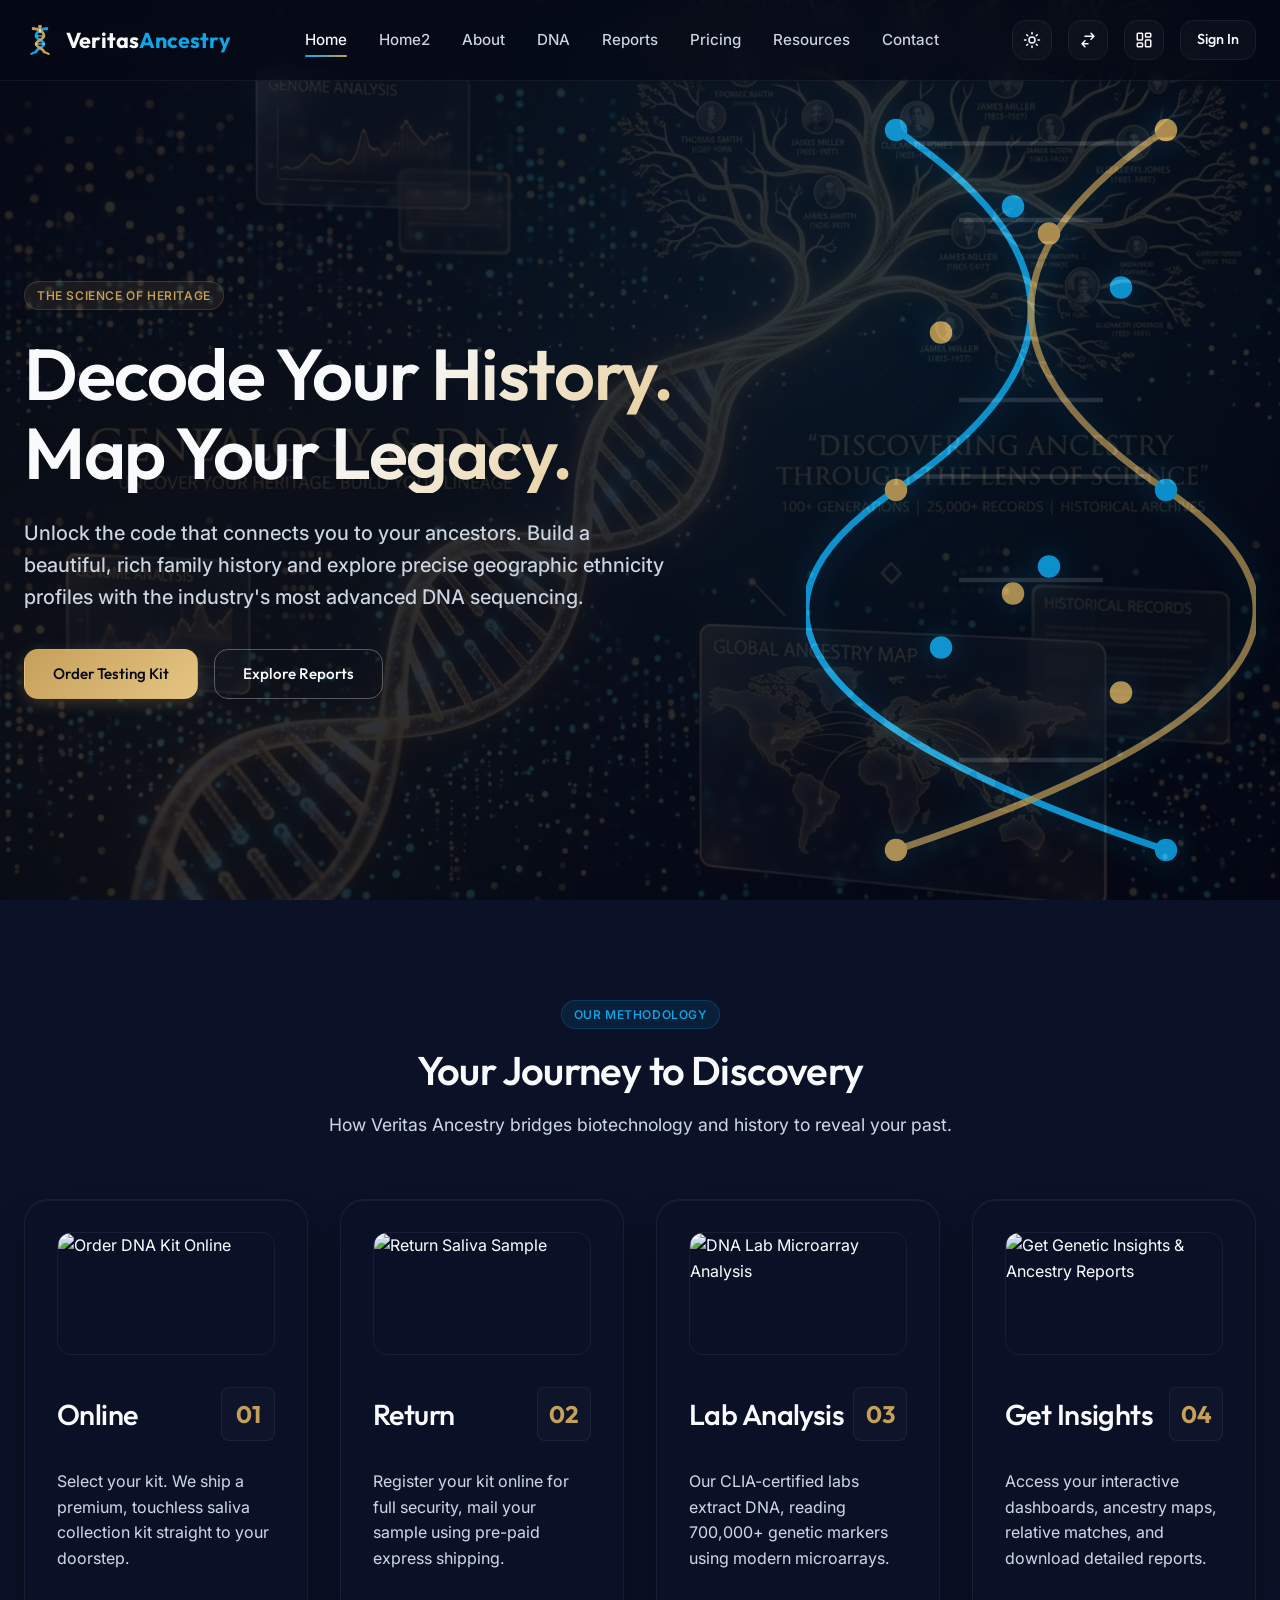
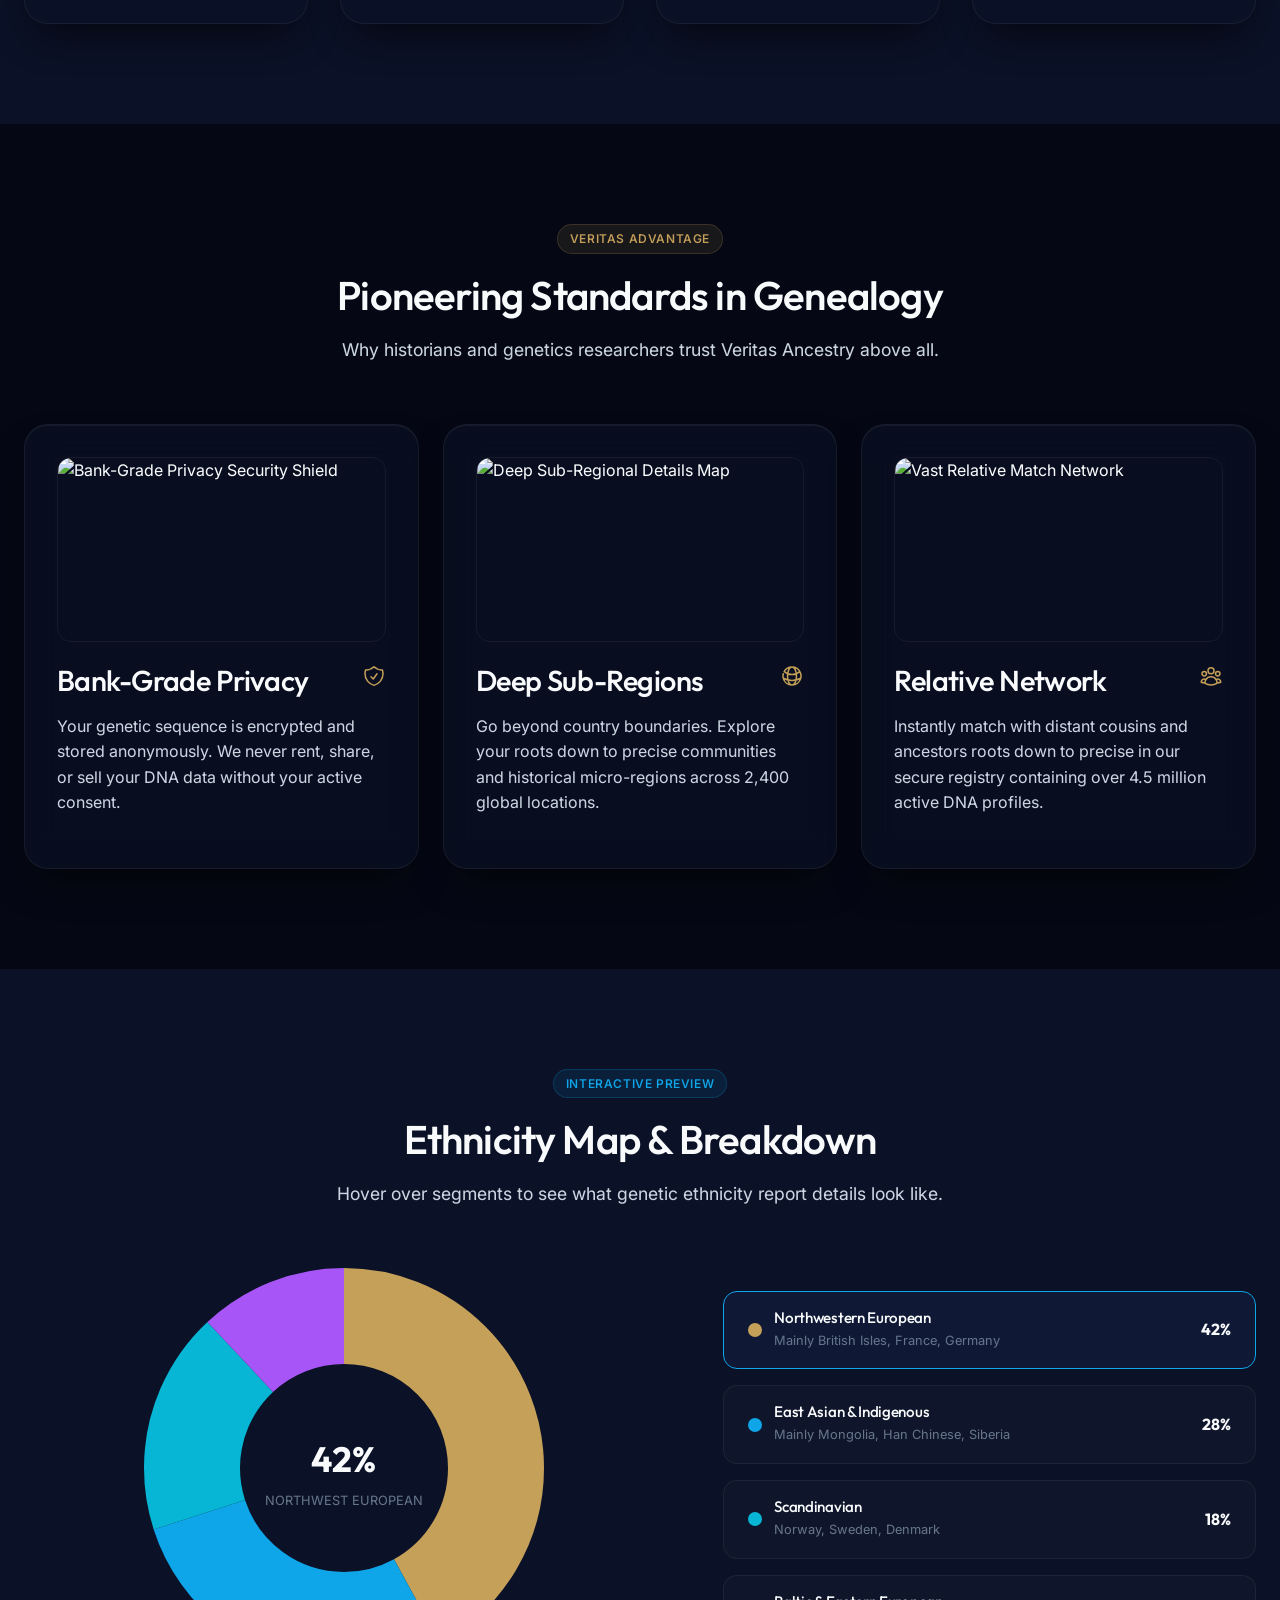
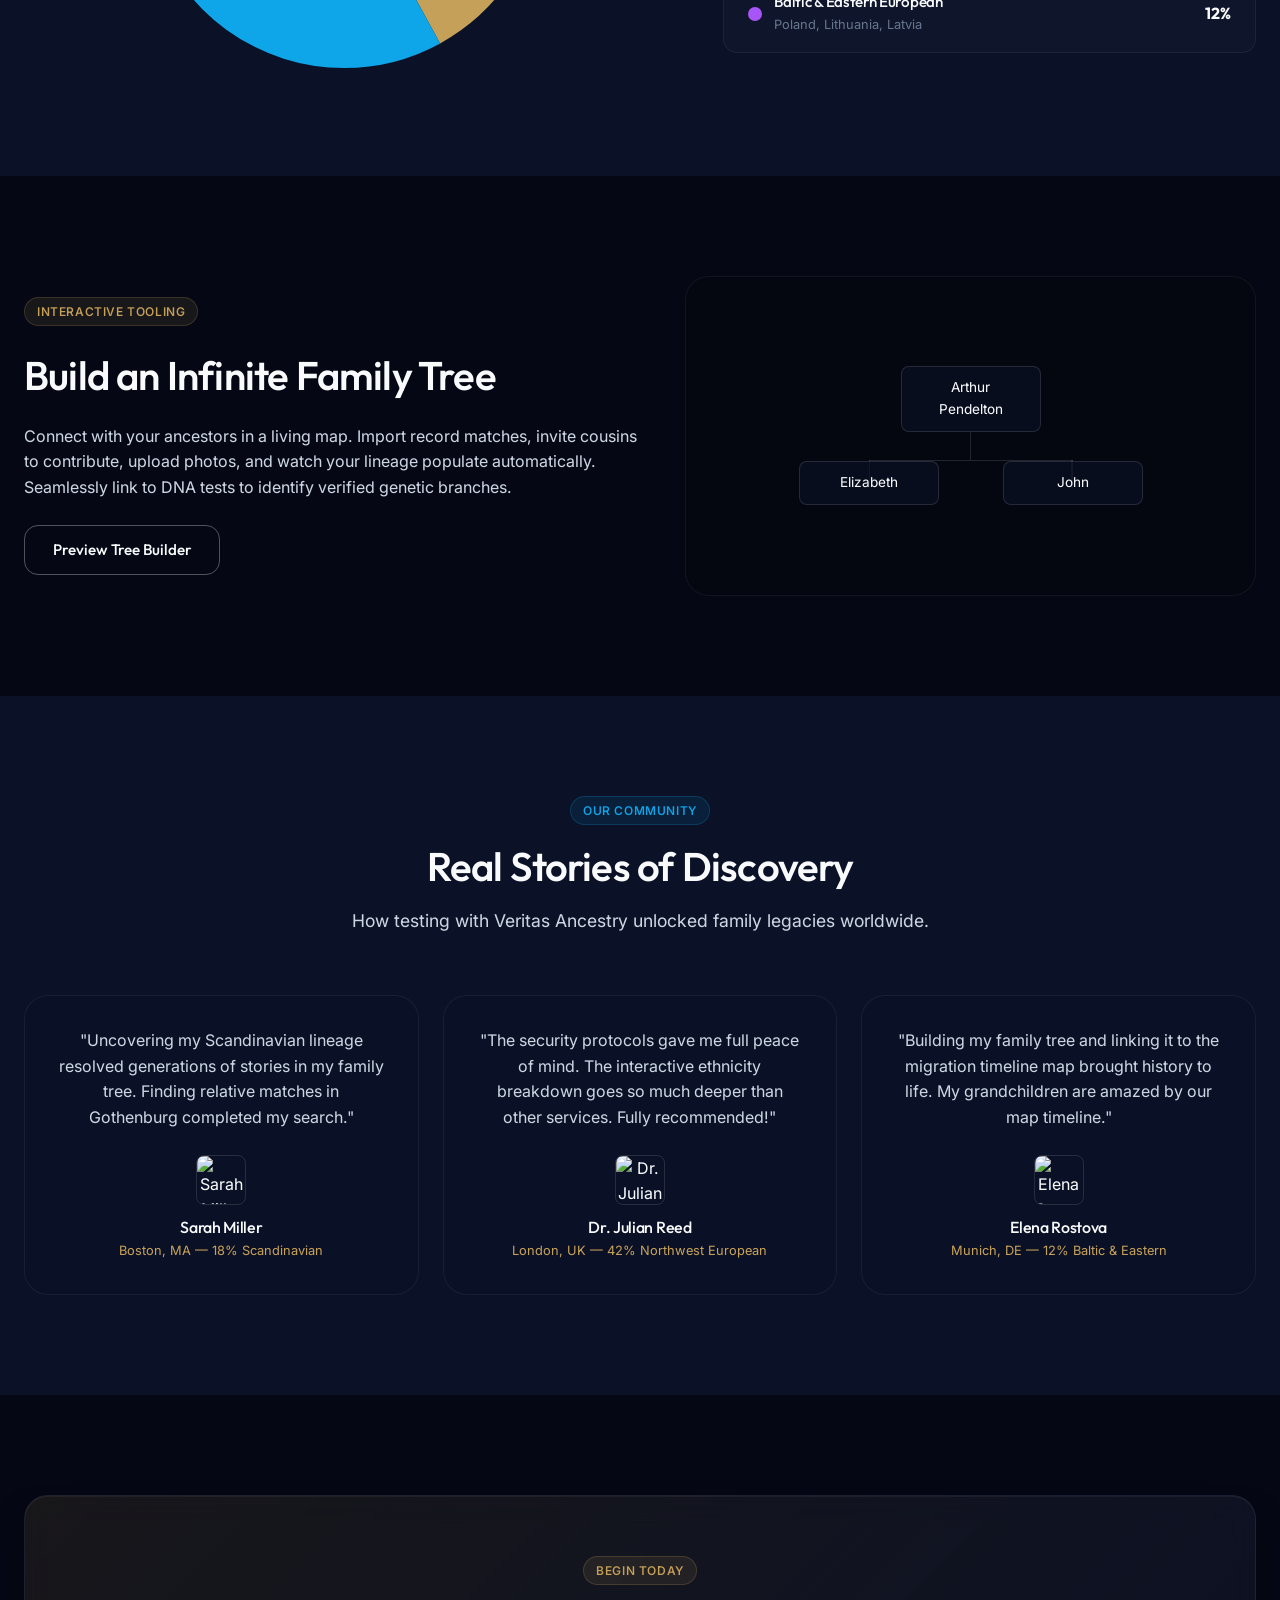
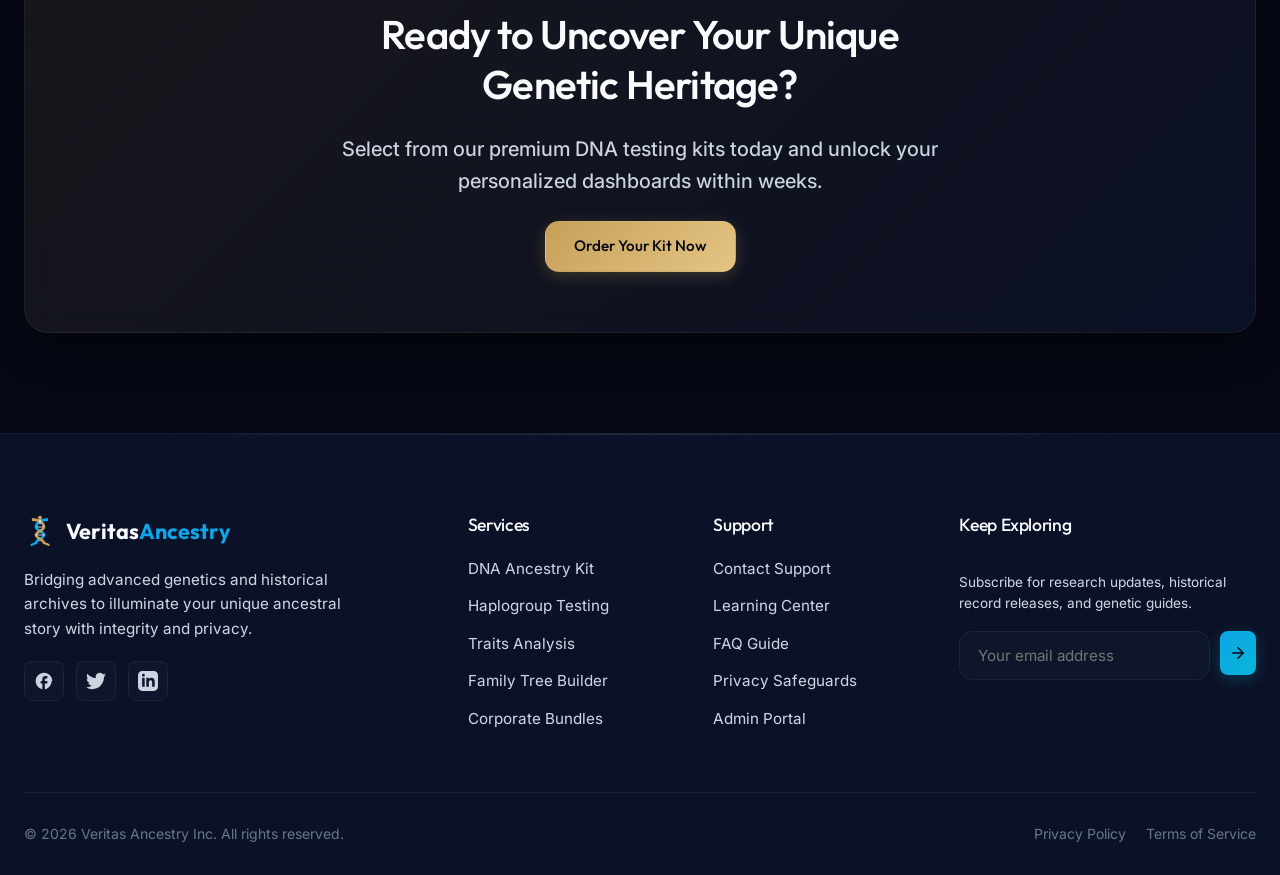
==== commit 2e4b3a85: "dfff" ====
--- a/index.html
+++ b/index.html
@@ -630,21 +630,27 @@
       <a href="#/" class="logo">
         <svg class="logo-symbol" viewBox="0 0 24 24" fill="none" stroke="currentColor" stroke-width="2"
           stroke-linecap="round" stroke-linejoin="round">
-          <!-- Central Trunk -->
-          <path d="M12 2v20" stroke-width="2" />
-          <!-- DNA Helix curving left and right -->
-          <path d="M12 6c4 2 6 5 6 8s-2 6-6 8" stroke="var(--accent-gold)" stroke-width="2" />
-          <path d="M12 6c-4 2-6 5-6 8s2 6 6 8" stroke="var(--accent-teal)" stroke-width="2" opacity="0.8" />
-          <!-- Branching Connection Nodes -->
-          <line x1="12" y1="9" x2="6" y2="9" />
-          <line x1="12" y1="14" x2="18" y2="14" />
-          <line x1="12" y1="18" x2="5" y2="18" />
-          <line x1="12" y1="18" x2="19" y2="18" />
-          <circle cx="6" cy="9" r="2" fill="currentColor" />
-          <circle cx="18" cy="14" r="2" fill="currentColor" />
-          <circle cx="5" cy="18" r="1.5" fill="currentColor" />
-          <circle cx="19" cy="18" r="1.5" fill="currentColor" />
-          <circle cx="12" cy="2" r="2.5" fill="currentColor" />
+          <!-- Roots -->
+          <path d="M9 21c-1.5 0.5-2.5 1-3.5 1.5" stroke="var(--accent-teal)" stroke-width="1.5" />
+          <path d="M15 21c1.5 0.5 2.5 1 3.5 1.5" stroke="var(--accent-gold)" stroke-width="1.5" />
+          
+          <!-- DNA Helix strands forming the trunk and branching canopy -->
+          <path d="M9 21C9 18.5 15 17.5 15 15C15 12.5 9 11.5 9 9C9 5.5 13.5 3.5 17 3.5" stroke="var(--accent-teal)" />
+          <path d="M15 21C15 18.5 9 17.5 9 15C9 12.5 15 11.5 15 9C15 5.5 10.5 3.5 7 3.5" stroke="var(--accent-gold)" />
+          
+          <!-- Base Pairs -->
+          <line x1="9" y1="15" x2="15" y2="15" stroke="currentColor" stroke-width="1.5" opacity="0.4" />
+          <line x1="9" y1="9" x2="15" y2="9" stroke="currentColor" stroke-width="1.5" opacity="0.4" />
+          
+          <!-- Central Branch -->
+          <line x1="12" y1="6.25" x2="12" y2="3" stroke="currentColor" stroke-width="1.5" opacity="0.6" />
+          
+          <!-- Leaf Nodes -->
+          <circle cx="12" cy="2" r="1.5" fill="var(--accent-gold)" stroke="none" />
+          <circle cx="7" cy="3.5" r="1.2" fill="var(--accent-gold)" stroke="none" />
+          <circle cx="17" cy="3.5" r="1.2" fill="var(--accent-teal)" stroke="none" />
+          <circle cx="9" cy="9" r="0.8" fill="var(--accent-teal)" stroke="none" />
+          <circle cx="15" cy="9" r="0.8" fill="var(--accent-gold)" stroke="none" />
         </svg>
         <span>Veritas<span class="logo-text-accent">Ancestry</span></span>
       </a>
@@ -787,21 +793,27 @@
           <a href="#/" class="logo">
             <svg class="logo-symbol" viewBox="0 0 24 24" fill="none" stroke="currentColor" stroke-width="2"
               stroke-linecap="round" stroke-linejoin="round">
-              <!-- Central Trunk -->
-              <path d="M12 2v20" stroke-width="2" />
-              <!-- DNA Helix curving left and right -->
-              <path d="M12 6c4 2 6 5 6 8s-2 6-6 8" stroke="var(--accent-gold)" stroke-width="2" />
-              <path d="M12 6c-4 2-6 5-6 8s2 6 6 8" stroke="var(--accent-teal)" stroke-width="2" opacity="0.8" />
-              <!-- Branching Connection Nodes -->
-              <line x1="12" y1="9" x2="6" y2="9" />
-              <line x1="12" y1="14" x2="18" y2="14" />
-              <line x1="12" y1="18" x2="5" y2="18" />
-              <line x1="12" y1="18" x2="19" y2="18" />
-              <circle cx="6" cy="9" r="2" fill="currentColor" />
-              <circle cx="18" cy="14" r="2" fill="currentColor" />
-              <circle cx="5" cy="18" r="1.5" fill="currentColor" />
-              <circle cx="19" cy="18" r="1.5" fill="currentColor" />
-              <circle cx="12" cy="2" r="2.5" fill="currentColor" />
+              <!-- Roots -->
+              <path d="M9 21c-1.5 0.5-2.5 1-3.5 1.5" stroke="var(--accent-teal)" stroke-width="1.5" />
+              <path d="M15 21c1.5 0.5 2.5 1 3.5 1.5" stroke="var(--accent-gold)" stroke-width="1.5" />
+              
+              <!-- DNA Helix strands forming the trunk and branching canopy -->
+              <path d="M9 21C9 18.5 15 17.5 15 15C15 12.5 9 11.5 9 9C9 5.5 13.5 3.5 17 3.5" stroke="var(--accent-teal)" />
+              <path d="M15 21C15 18.5 9 17.5 9 15C9 12.5 15 11.5 15 9C15 5.5 10.5 3.5 7 3.5" stroke="var(--accent-gold)" />
+              
+              <!-- Base Pairs -->
+              <line x1="9" y1="15" x2="15" y2="15" stroke="currentColor" stroke-width="1.5" opacity="0.4" />
+              <line x1="9" y1="9" x2="15" y2="9" stroke="currentColor" stroke-width="1.5" opacity="0.4" />
+              
+              <!-- Central Branch -->
+              <line x1="12" y1="6.25" x2="12" y2="3" stroke="currentColor" stroke-width="1.5" opacity="0.6" />
+              
+              <!-- Leaf Nodes -->
+              <circle cx="12" cy="2" r="1.5" fill="var(--accent-gold)" stroke="none" />
+              <circle cx="7" cy="3.5" r="1.2" fill="var(--accent-gold)" stroke="none" />
+              <circle cx="17" cy="3.5" r="1.2" fill="var(--accent-teal)" stroke="none" />
+              <circle cx="9" cy="9" r="0.8" fill="var(--accent-teal)" stroke="none" />
+              <circle cx="15" cy="9" r="0.8" fill="var(--accent-gold)" stroke="none" />
             </svg>
             <span>Veritas<span class="logo-text-accent">Ancestry</span></span>
           </a>
@@ -1477,30 +1489,30 @@
           <div class="grid grid-3">
             <div class="card card-teal" style="padding:24px;">
               <img
-                src="https://images.unsplash.com/photo-1534528741775-53994a69daeb?auto=format&fit=crop&q=80&w=200&h=200"
+                src="https://images.unsplash.com/photo-1534528741775-53994a69daeb?auto=format&fit=crop&crop=faces&q=80&w=400&h=400"
                 style="width:100%; aspect-ratio:1/1; height:auto; object-fit:cover; border-radius:var(--radius-md); margin-bottom:20px;"
                 alt="Dr. Aris Vance">
-              <h3>Dr. Aris Vance</h3>
+              <h3 style="margin-bottom: 8px;">Dr. Aris Vance</h3>
               <span class="badge badge-teal" style="margin-bottom:12px;">Chief Geneticist</span>
               <p>Former research scientist at Stanford, specialized in haplotype reconstructions and ancient genome
                 modeling.</p>
             </div>
             <div class="card card-teal" style="padding:24px;">
               <img
-                src="https://images.unsplash.com/photo-1506794778202-cad84cf45f1d?auto=format&fit=crop&q=80&w=200&h=200"
+                src="https://images.unsplash.com/photo-1506794778202-cad84cf45f1d?auto=format&fit=crop&crop=faces&q=80&w=400&h=400"
                 style="width:100%; aspect-ratio:1/1; height:auto; object-fit:cover; border-radius:var(--radius-md); margin-bottom:20px;"
                 alt="Marcus Sterling">
-              <h3>Marcus Sterling</h3>
+              <h3 style="margin-bottom: 8px;">Marcus Sterling</h3>
               <span class="badge badge-teal" style="margin-bottom:12px;">Lead Archivist</span>
               <p>Eminent historian and author of 'Migration Channels of the Atlantic'. Expert in pre-industrial
                 migration routes.</p>
             </div>
             <div class="card card-teal" style="padding:24px;">
               <img
-                src="https://images.unsplash.com/photo-1580489944761-15a19d654956?auto=format&fit=crop&q=80&w=200&h=200"
+                src="https://images.unsplash.com/photo-1580489944761-15a19d654956?auto=format&fit=crop&crop=faces&q=80&w=400&h=400"
                 style="width:100%; aspect-ratio:1/1; height:auto; object-fit:cover; border-radius:var(--radius-md); margin-bottom:20px;"
                 alt="Chloe Zhao">
-              <h3>Chloe Zhao</h3>
+              <h3 style="margin-bottom: 8px;">Chloe Zhao</h3>
               <span class="badge badge-teal" style="margin-bottom:12px;">Security Director</span>
               <p>Expert in cryptographic infrastructure, ensuring our user datasets remain completely secure and
                 anonymous.</p>
@@ -2177,7 +2189,7 @@
           <!-- Support detail & Map -->
           <div style="display:flex; flex-direction:column; gap:32px;">
             <div class="card card-gold">
-              <h3>Support Options</h3>
+              <h3 style="margin-bottom: 16px;">Support Options</h3>
               <p style="margin-bottom: 16px;"><strong>Phone Line:</strong> +1 (800) 555-DNA-ROOT (9:00 AM - 5:00 PM EST)
               </p>
               <p style="margin-bottom: 16px;"><strong>Global Labs:</strong> Genomics Hub, Boston Innovation District</p>
@@ -2418,21 +2430,27 @@
             style="display:flex; align-items:center; gap:10px; font-size:1.5rem; text-decoration:none; margin-bottom:16px;">
             <svg class="logo-symbol" viewBox="0 0 24 24" fill="none" stroke="currentColor" stroke-width="2"
               stroke-linecap="round" stroke-linejoin="round" style="width:32px; height:32px;">
-              <!-- Central Trunk -->
-              <path d="M12 2v20" stroke-width="2" />
-              <!-- DNA Helix curving left and right -->
-              <path d="M12 6c4 2 6 5 6 8s-2 6-6 8" stroke="var(--accent-gold)" stroke-width="2" />
-              <path d="M12 6c-4 2-6 5-6 8s2 6 6 8" stroke="var(--accent-teal)" stroke-width="2" opacity="0.8" />
-              <!-- Branching Connection Nodes -->
-              <line x1="12" y1="9" x2="6" y2="9" />
-              <line x1="12" y1="14" x2="18" y2="14" />
-              <line x1="12" y1="18" x2="5" y2="18" />
-              <line x1="12" y1="18" x2="19" y2="18" />
-              <circle cx="6" cy="9" r="2" fill="currentColor" />
-              <circle cx="18" cy="14" r="2" fill="currentColor" />
-              <circle cx="5" cy="18" r="1.5" fill="currentColor" />
-              <circle cx="19" cy="18" r="1.5" fill="currentColor" />
-              <circle cx="12" cy="2" r="2.5" fill="currentColor" />
+              <!-- Roots -->
+              <path d="M9 21c-1.5 0.5-2.5 1-3.5 1.5" stroke="var(--accent-teal)" stroke-width="1.5" />
+              <path d="M15 21c1.5 0.5 2.5 1 3.5 1.5" stroke="var(--accent-gold)" stroke-width="1.5" />
+              
+              <!-- DNA Helix strands forming the trunk and branching canopy -->
+              <path d="M9 21C9 18.5 15 17.5 15 15C15 12.5 9 11.5 9 9C9 5.5 13.5 3.5 17 3.5" stroke="var(--accent-teal)" />
+              <path d="M15 21C15 18.5 9 17.5 9 15C9 12.5 15 11.5 15 9C15 5.5 10.5 3.5 7 3.5" stroke="var(--accent-gold)" />
+              
+              <!-- Base Pairs -->
+              <line x1="9" y1="15" x2="15" y2="15" stroke="currentColor" stroke-width="1.5" opacity="0.4" />
+              <line x1="9" y1="9" x2="15" y2="9" stroke="currentColor" stroke-width="1.5" opacity="0.4" />
+              
+              <!-- Central Branch -->
+              <line x1="12" y1="6.25" x2="12" y2="3" stroke="currentColor" stroke-width="1.5" opacity="0.6" />
+              
+              <!-- Leaf Nodes -->
+              <circle cx="12" cy="2" r="1.5" fill="var(--accent-gold)" stroke="none" />
+              <circle cx="7" cy="3.5" r="1.2" fill="var(--accent-gold)" stroke="none" />
+              <circle cx="17" cy="3.5" r="1.2" fill="var(--accent-teal)" stroke="none" />
+              <circle cx="9" cy="9" r="0.8" fill="var(--accent-teal)" stroke="none" />
+              <circle cx="15" cy="9" r="0.8" fill="var(--accent-gold)" stroke="none" />
             </svg>
             <span style="color:var(--text-primary); font-family:var(--font-heading); font-weight:700;">Veritas<span
                 class="logo-text-accent">Ancestry</span></span>
@@ -2528,21 +2546,27 @@
             style="display:flex; align-items:center; gap:10px; font-size:1.5rem; text-decoration:none; margin-bottom:16px;">
             <svg class="logo-symbol" viewBox="0 0 24 24" fill="none" stroke="currentColor" stroke-width="2"
               stroke-linecap="round" stroke-linejoin="round" style="width:32px; height:32px;">
-              <!-- Central Trunk -->
-              <path d="M12 2v20" stroke-width="2" />
-              <!-- DNA Helix curving left and right -->
-              <path d="M12 6c4 2 6 5 6 8s-2 6-6 8" stroke="var(--accent-gold)" stroke-width="2" />
-              <path d="M12 6c-4 2-6 5-6 8s2 6 6 8" stroke="var(--accent-teal)" stroke-width="2" opacity="0.8" />
-              <!-- Branching Connection Nodes -->
-              <line x1="12" y1="9" x2="6" y2="9" />
-              <line x1="12" y1="14" x2="18" y2="14" />
-              <line x1="12" y1="18" x2="5" y2="18" />
-              <line x1="12" y1="18" x2="19" y2="18" />
-              <circle cx="6" cy="9" r="2" fill="currentColor" />
-              <circle cx="18" cy="14" r="2" fill="currentColor" />
-              <circle cx="5" cy="18" r="1.5" fill="currentColor" />
-              <circle cx="19" cy="18" r="1.5" fill="currentColor" />
-              <circle cx="12" cy="2" r="2.5" fill="currentColor" />
+              <!-- Roots -->
+              <path d="M9 21c-1.5 0.5-2.5 1-3.5 1.5" stroke="var(--accent-teal)" stroke-width="1.5" />
+              <path d="M15 21c1.5 0.5 2.5 1 3.5 1.5" stroke="var(--accent-gold)" stroke-width="1.5" />
+              
+              <!-- DNA Helix strands forming the trunk and branching canopy -->
+              <path d="M9 21C9 18.5 15 17.5 15 15C15 12.5 9 11.5 9 9C9 5.5 13.5 3.5 17 3.5" stroke="var(--accent-teal)" />
+              <path d="M15 21C15 18.5 9 17.5 9 15C9 12.5 15 11.5 15 9C15 5.5 10.5 3.5 7 3.5" stroke="var(--accent-gold)" />
+              
+              <!-- Base Pairs -->
+              <line x1="9" y1="15" x2="15" y2="15" stroke="currentColor" stroke-width="1.5" opacity="0.4" />
+              <line x1="9" y1="9" x2="15" y2="9" stroke="currentColor" stroke-width="1.5" opacity="0.4" />
+              
+              <!-- Central Branch -->
+              <line x1="12" y1="6.25" x2="12" y2="3" stroke="currentColor" stroke-width="1.5" opacity="0.6" />
+              
+              <!-- Leaf Nodes -->
+              <circle cx="12" cy="2" r="1.5" fill="var(--accent-gold)" stroke="none" />
+              <circle cx="7" cy="3.5" r="1.2" fill="var(--accent-gold)" stroke="none" />
+              <circle cx="17" cy="3.5" r="1.2" fill="var(--accent-teal)" stroke="none" />
+              <circle cx="9" cy="9" r="0.8" fill="var(--accent-teal)" stroke="none" />
+              <circle cx="15" cy="9" r="0.8" fill="var(--accent-gold)" stroke="none" />
             </svg>
             <span style="color:var(--text-primary); font-family:var(--font-heading); font-weight:700;">Veritas<span
                 class="logo-text-accent">Ancestry</span></span>
@@ -2642,21 +2666,27 @@
             style="display:flex; align-items:center; gap:10px; font-size:1.5rem; text-decoration:none; margin-bottom:16px;">
             <svg class="logo-symbol" viewBox="0 0 24 24" fill="none" stroke="currentColor" stroke-width="2"
               stroke-linecap="round" stroke-linejoin="round" style="width:32px; height:32px;">
-              <!-- Central Trunk -->
-              <path d="M12 2v20" stroke-width="2" />
-              <!-- DNA Helix curving left and right -->
-              <path d="M12 6c4 2 6 5 6 8s-2 6-6 8" stroke="var(--accent-gold)" stroke-width="2" />
-              <path d="M12 6c-4 2-6 5-6 8s2 6 6 8" stroke="var(--accent-teal)" stroke-width="2" opacity="0.8" />
-              <!-- Branching Connection Nodes -->
-              <line x1="12" y1="9" x2="6" y2="9" />
-              <line x1="12" y1="14" x2="18" y2="14" />
-              <line x1="12" y1="18" x2="5" y2="18" />
-              <line x1="12" y1="18" x2="19" y2="18" />
-              <circle cx="6" cy="9" r="2" fill="currentColor" />
-              <circle cx="18" cy="14" r="2" fill="currentColor" />
-              <circle cx="5" cy="18" r="1.5" fill="currentColor" />
-              <circle cx="19" cy="18" r="1.5" fill="currentColor" />
-              <circle cx="12" cy="2" r="2.5" fill="currentColor" />
+              <!-- Roots -->
+              <path d="M9 21c-1.5 0.5-2.5 1-3.5 1.5" stroke="var(--accent-teal)" stroke-width="1.5" />
+              <path d="M15 21c1.5 0.5 2.5 1 3.5 1.5" stroke="var(--accent-gold)" stroke-width="1.5" />
+              
+              <!-- DNA Helix strands forming the trunk and branching canopy -->
+              <path d="M9 21C9 18.5 15 17.5 15 15C15 12.5 9 11.5 9 9C9 5.5 13.5 3.5 17 3.5" stroke="var(--accent-teal)" />
+              <path d="M15 21C15 18.5 9 17.5 9 15C9 12.5 15 11.5 15 9C15 5.5 10.5 3.5 7 3.5" stroke="var(--accent-gold)" />
+              
+              <!-- Base Pairs -->
+              <line x1="9" y1="15" x2="15" y2="15" stroke="currentColor" stroke-width="1.5" opacity="0.4" />
+              <line x1="9" y1="9" x2="15" y2="9" stroke="currentColor" stroke-width="1.5" opacity="0.4" />
+              
+              <!-- Central Branch -->
+              <line x1="12" y1="6.25" x2="12" y2="3" stroke="currentColor" stroke-width="1.5" opacity="0.6" />
+              
+              <!-- Leaf Nodes -->
+              <circle cx="12" cy="2" r="1.5" fill="var(--accent-gold)" stroke="none" />
+              <circle cx="7" cy="3.5" r="1.2" fill="var(--accent-gold)" stroke="none" />
+              <circle cx="17" cy="3.5" r="1.2" fill="var(--accent-teal)" stroke="none" />
+              <circle cx="9" cy="9" r="0.8" fill="var(--accent-teal)" stroke="none" />
+              <circle cx="15" cy="9" r="0.8" fill="var(--accent-gold)" stroke="none" />
             </svg>
             <span style="color:var(--text-primary); font-family:var(--font-heading); font-weight:700;">Veritas<span
                 class="logo-text-accent">Ancestry</span></span>
@@ -2702,16 +2732,16 @@
           </div>
           <div style="flex:1 1 400px; display:flex; justify-content:center; max-width: 450px;">
             <div class="card card-teal"
-              style="width: 100%; border-color: var(--border-glow-teal); background: var(--bg-card); backdrop-filter: var(--glass-backdrop);">
-              <div class="badge badge-teal" style="margin-bottom:16px;">Neanderthal Report</div>
+              style="width: 100%; border-color: var(--border-glow-teal); background: var(--bg-card); backdrop-filter: var(--glass-backdrop); display:flex; flex-direction:column; align-items:center; text-align:center;">
+              <div class="badge badge-teal" style="margin-bottom:8px;">Neanderthal Report</div>
               <h3
-                style="font-size:1.8rem; font-family:var(--font-heading); font-weight:700; color:var(--text-primary);">
+                style="font-size:1.8rem; font-family:var(--font-heading); font-weight:700; color:var(--text-primary); margin-top:0; margin-bottom:8px;">
                 2.4% Neanderthal</h3>
-              <p style="font-size:0.9rem; color:var(--text-secondary); margin-bottom:20px;">Your genome contains more
+              <p style="font-size:0.9rem; color:var(--text-secondary); margin-bottom:12px;">Your genome contains more
                 Neanderthal DNA than 74% of the global reference population. We isolated specific variants on chromosome
                 4 and 12 linked to muscle density and metabolic triggers.</p>
               <div
-                style="display:flex; justify-content:space-between; font-size:0.8rem; border-top:1px solid var(--border-glass); padding-top:12px;">
+                style="display:flex; justify-content:space-between; font-size:0.8rem; border-top:1px solid var(--border-glass); padding-top:12px; width:100%; text-align:left;">
                 <span>Variants Detected: <strong>142</strong></span>
                 <span style="color:var(--accent-teal);">High Density Variant</span>
               </div>
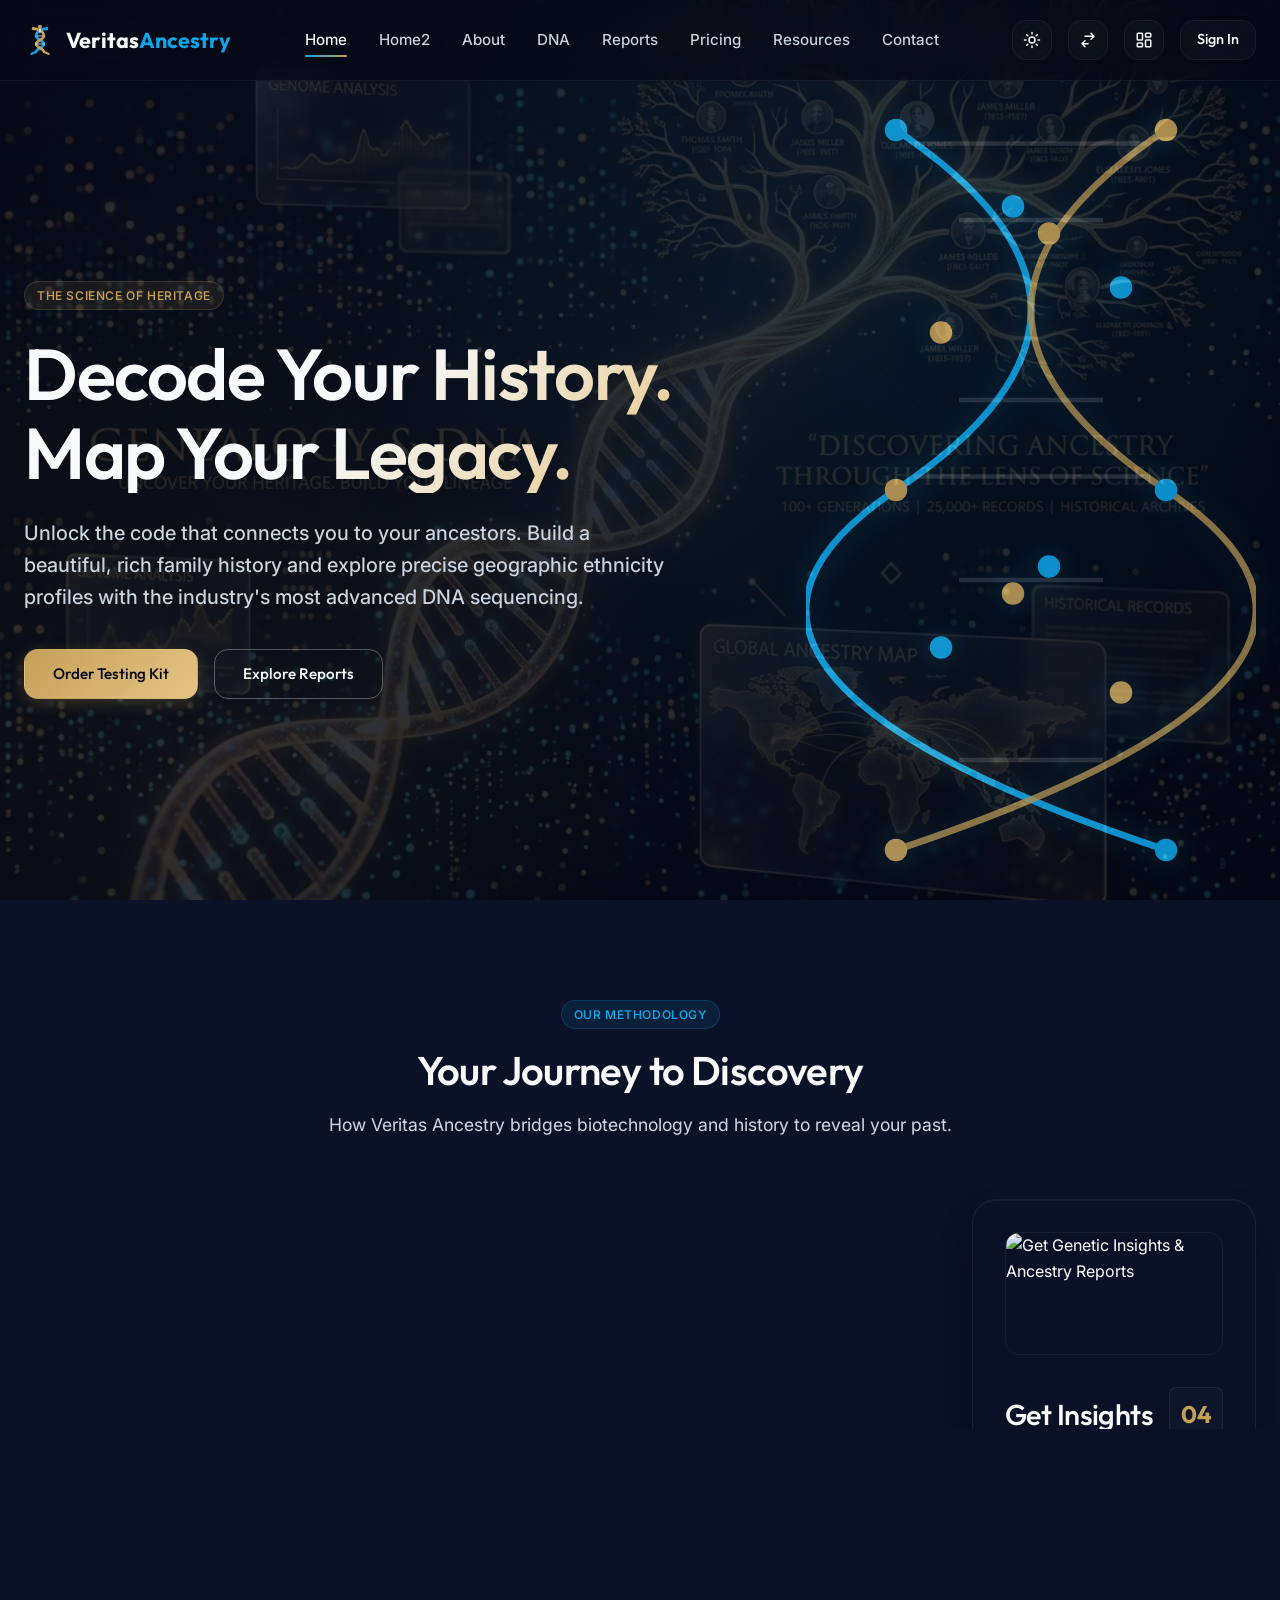
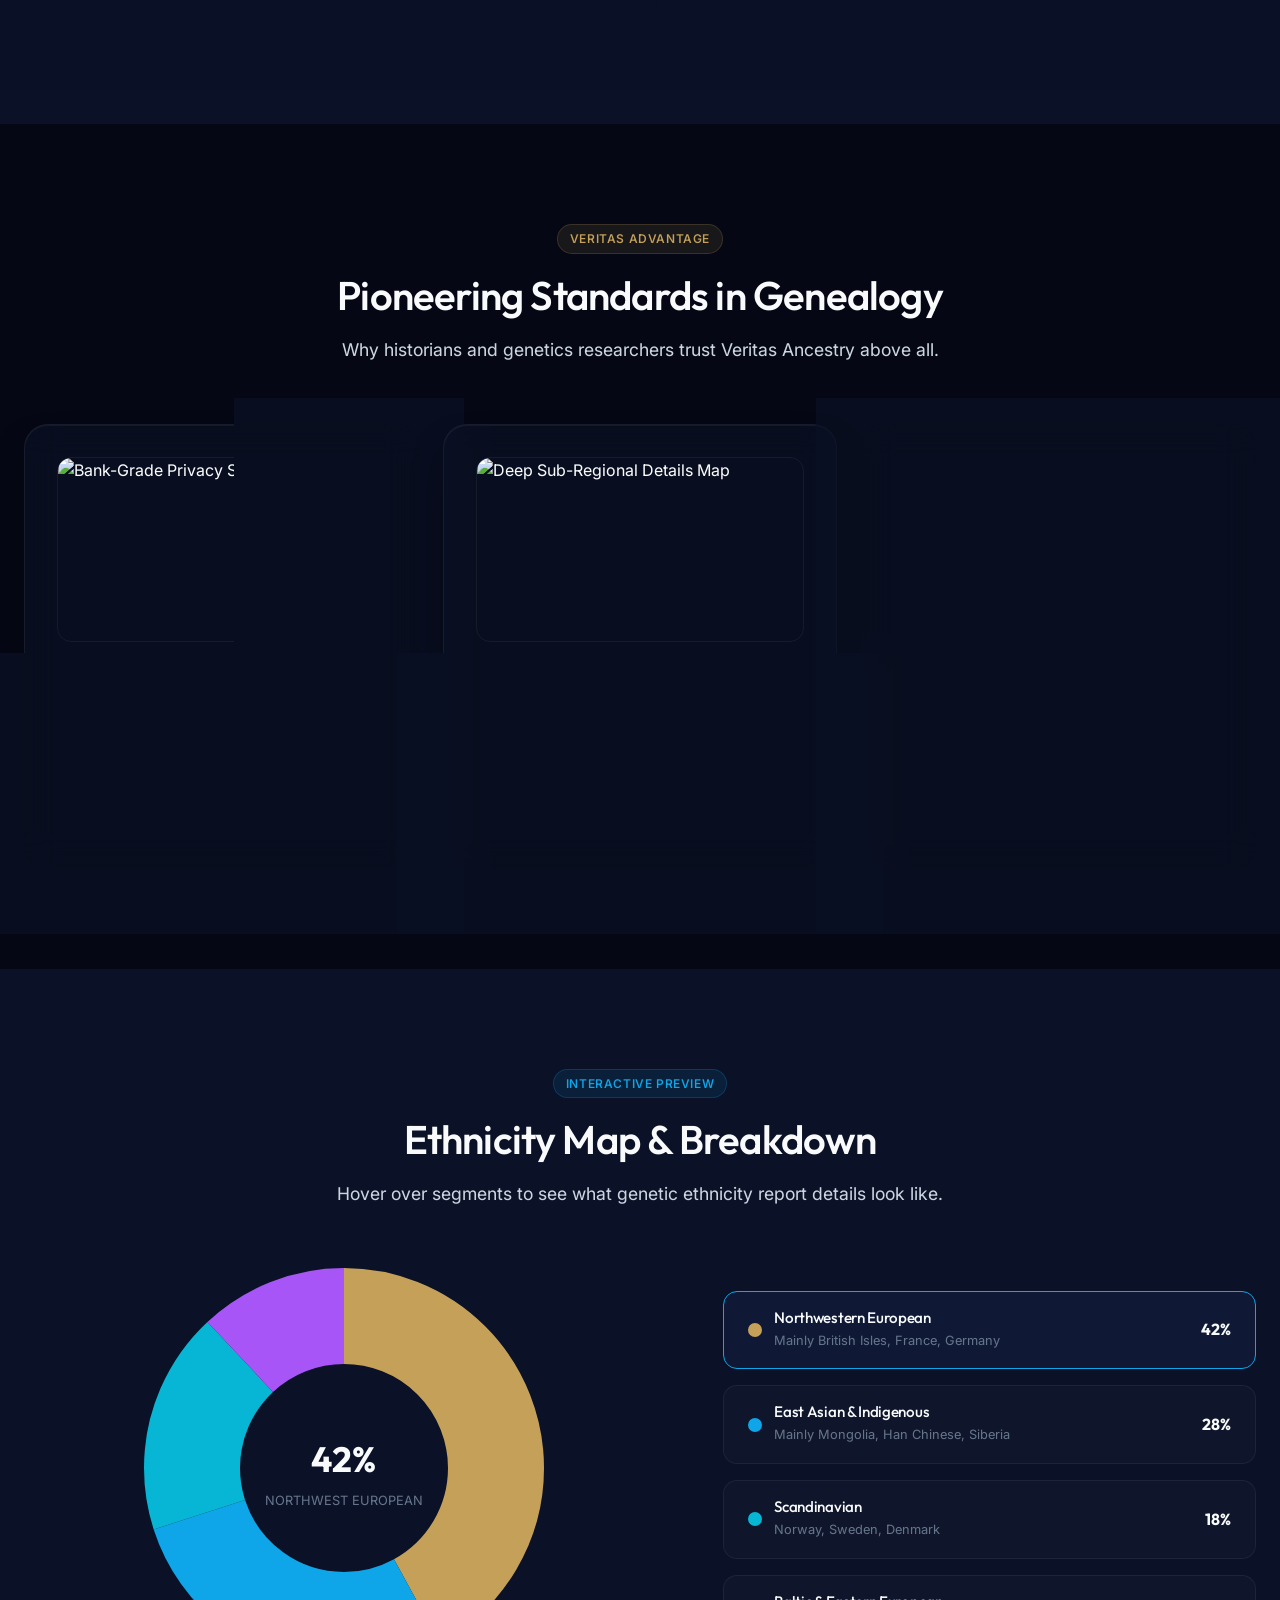
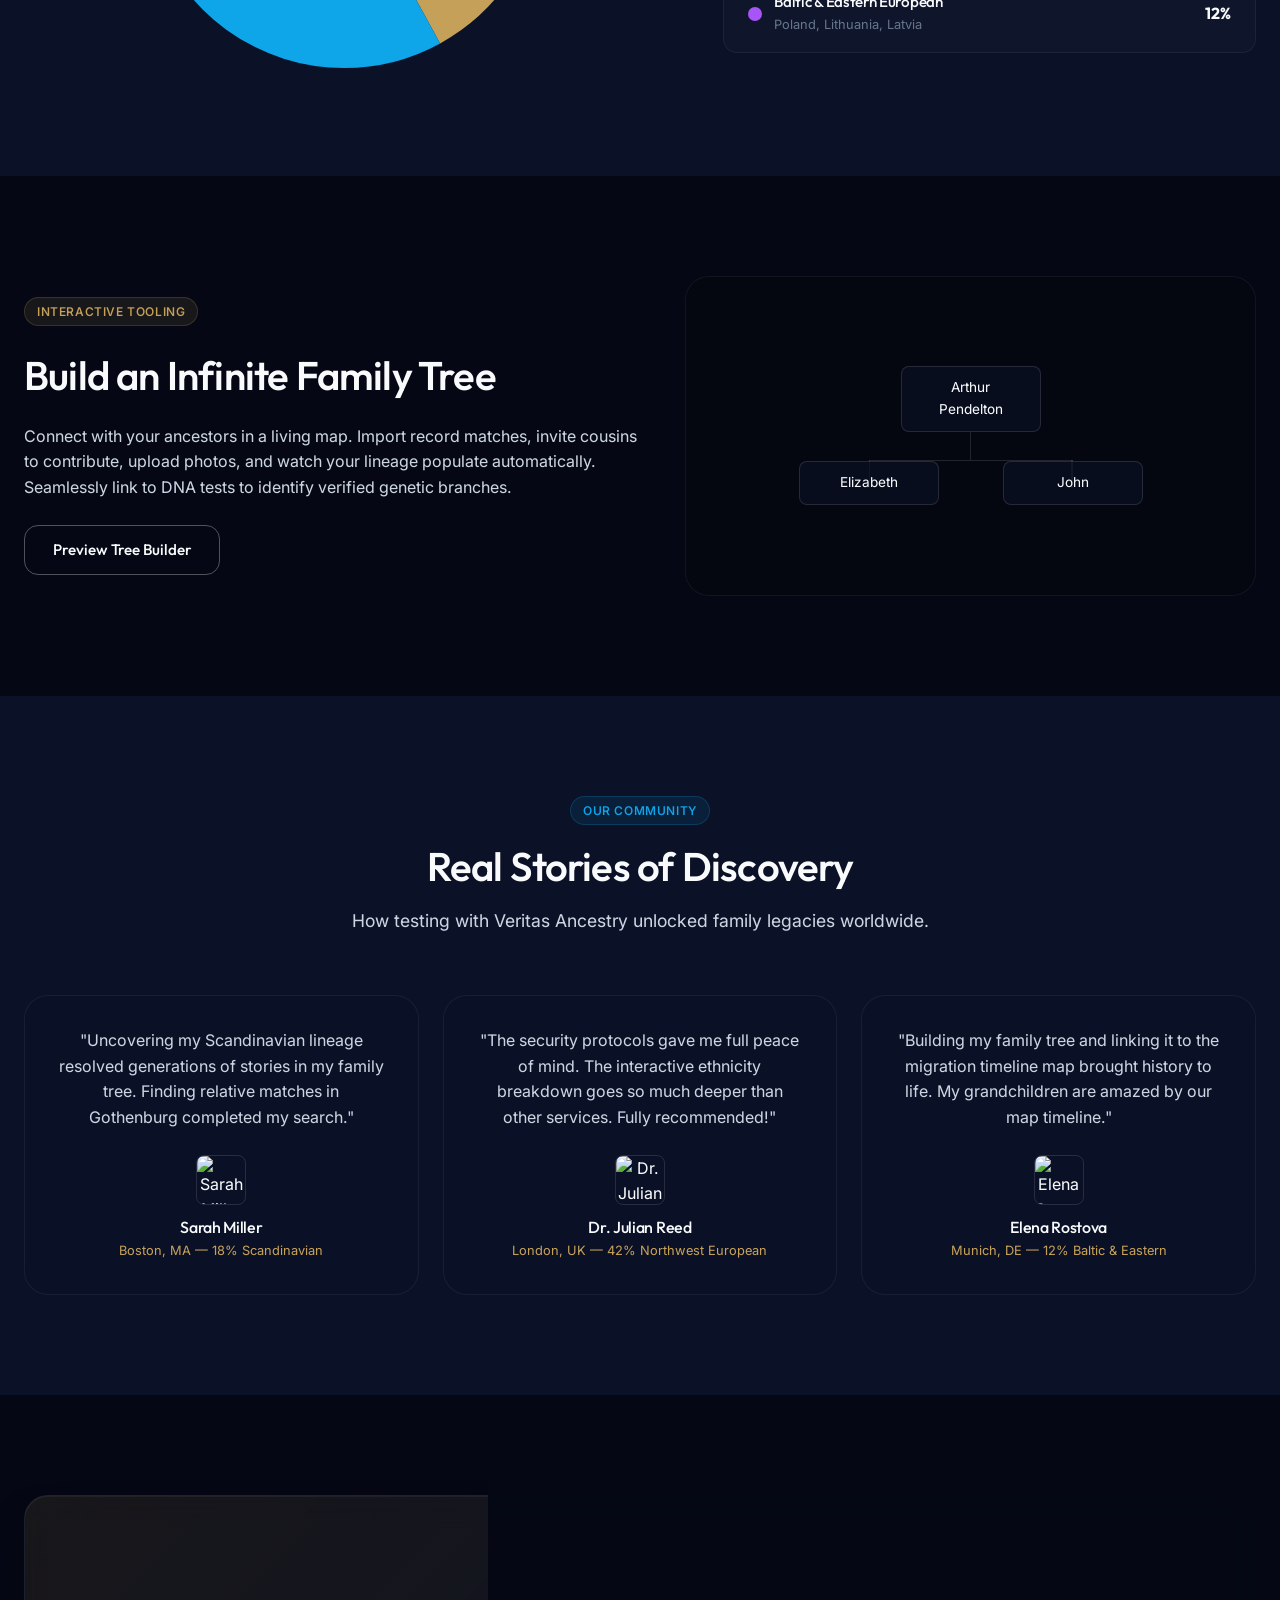
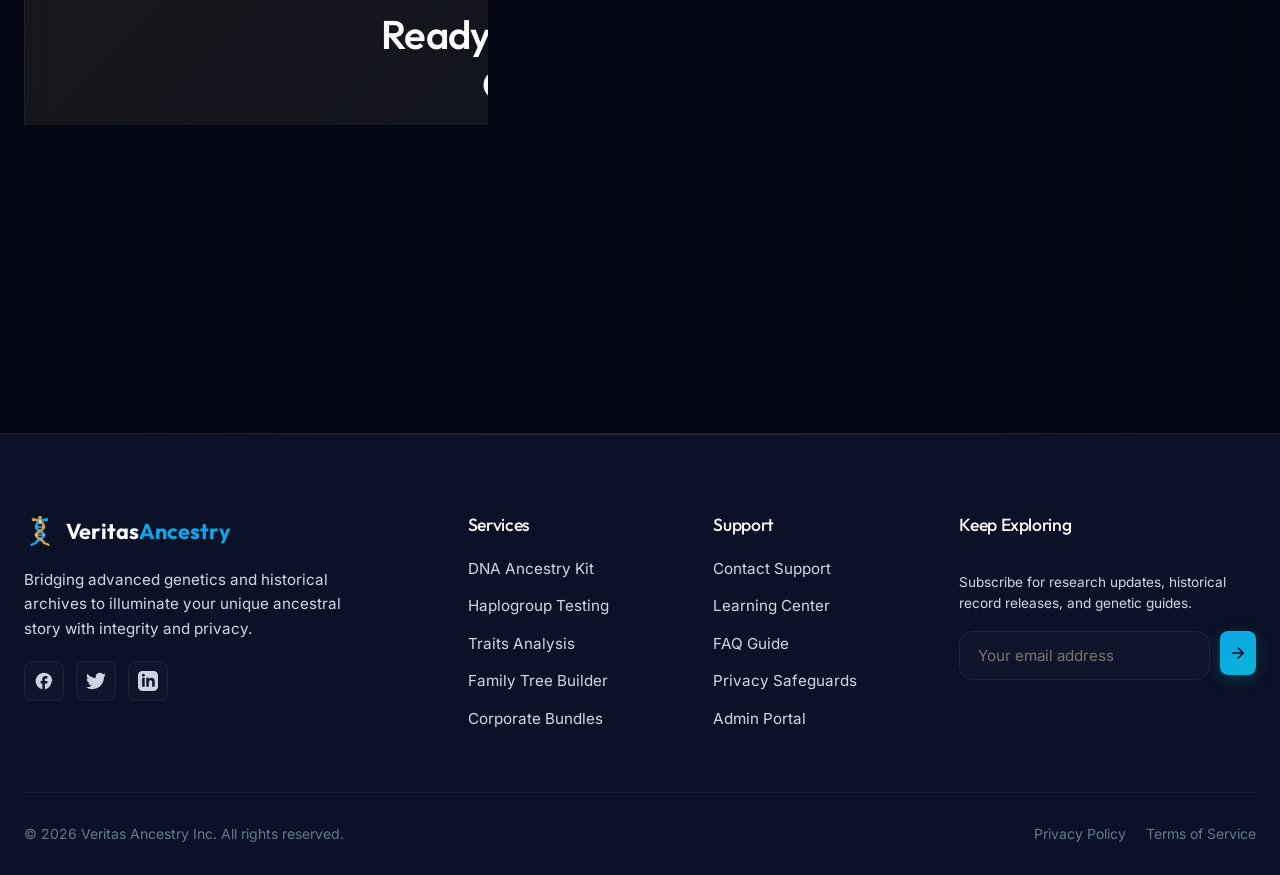
==== commit 9fb7e1bb: "Bypass browser favicon cache using version query parameter" ====
--- a/index.html
+++ b/index.html
@@ -9,7 +9,7 @@
   <title>Veritas Ancestry | Premium DNA Testing & Family History Service</title>
 
   <!-- Favicon -->
-  <link rel="icon" type="image/svg+xml" href="favicon.svg">
+  <link rel="icon" type="image/svg+xml" href="favicon.svg?v=2">
 
   <!-- Stylesheets -->
   <link rel="stylesheet" href="css/variables.css">
